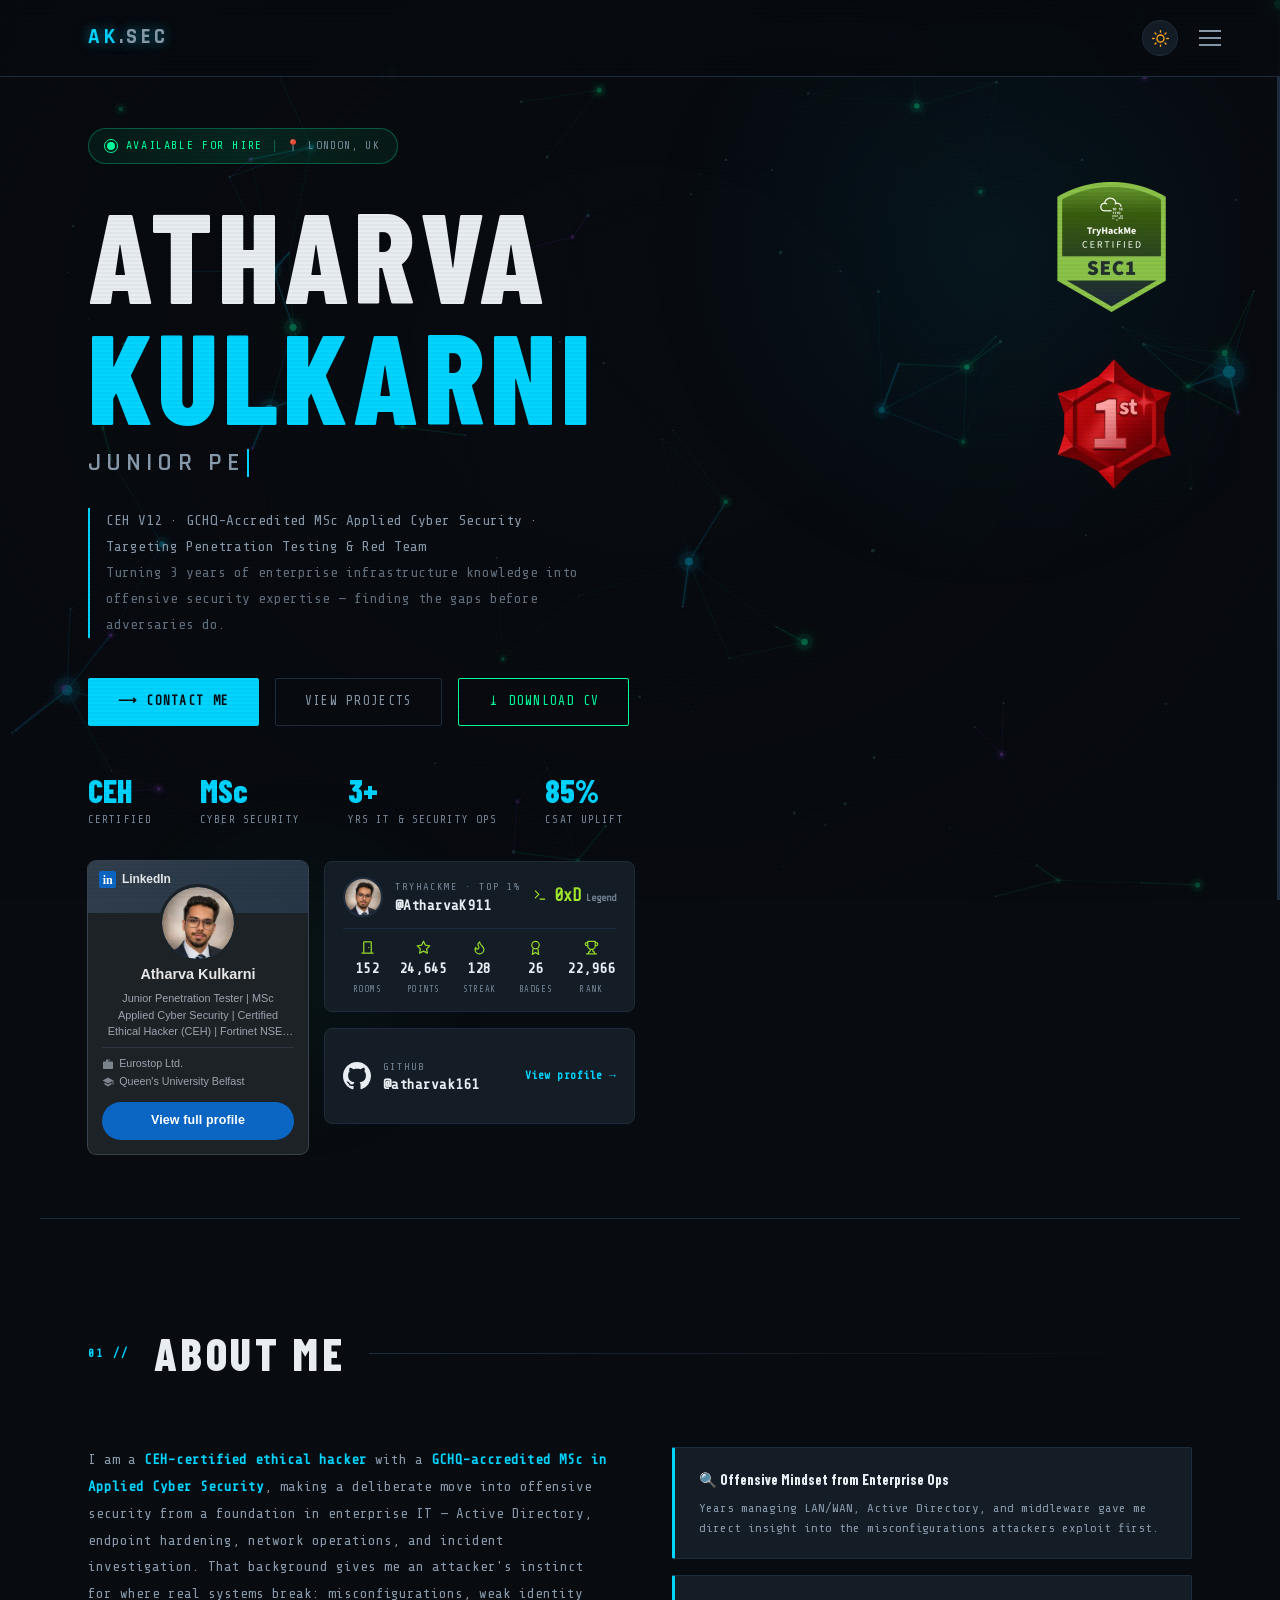
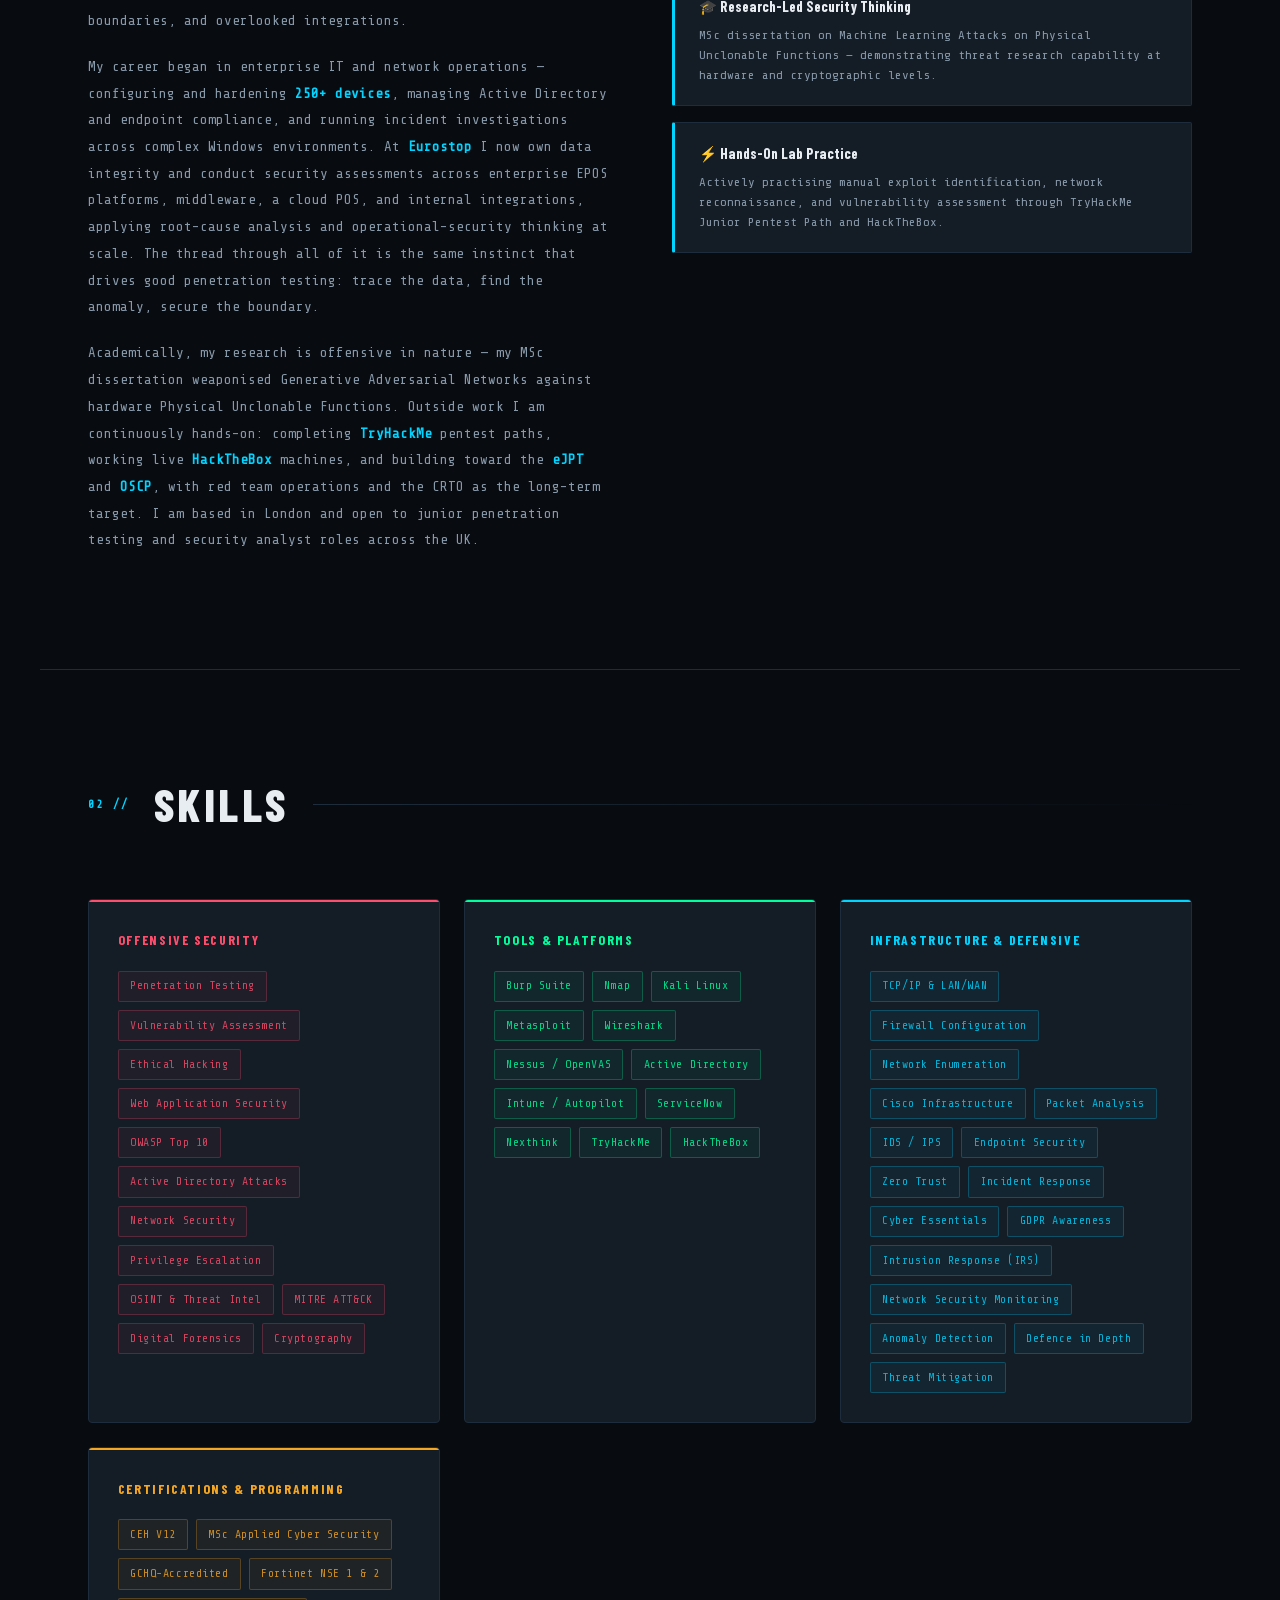
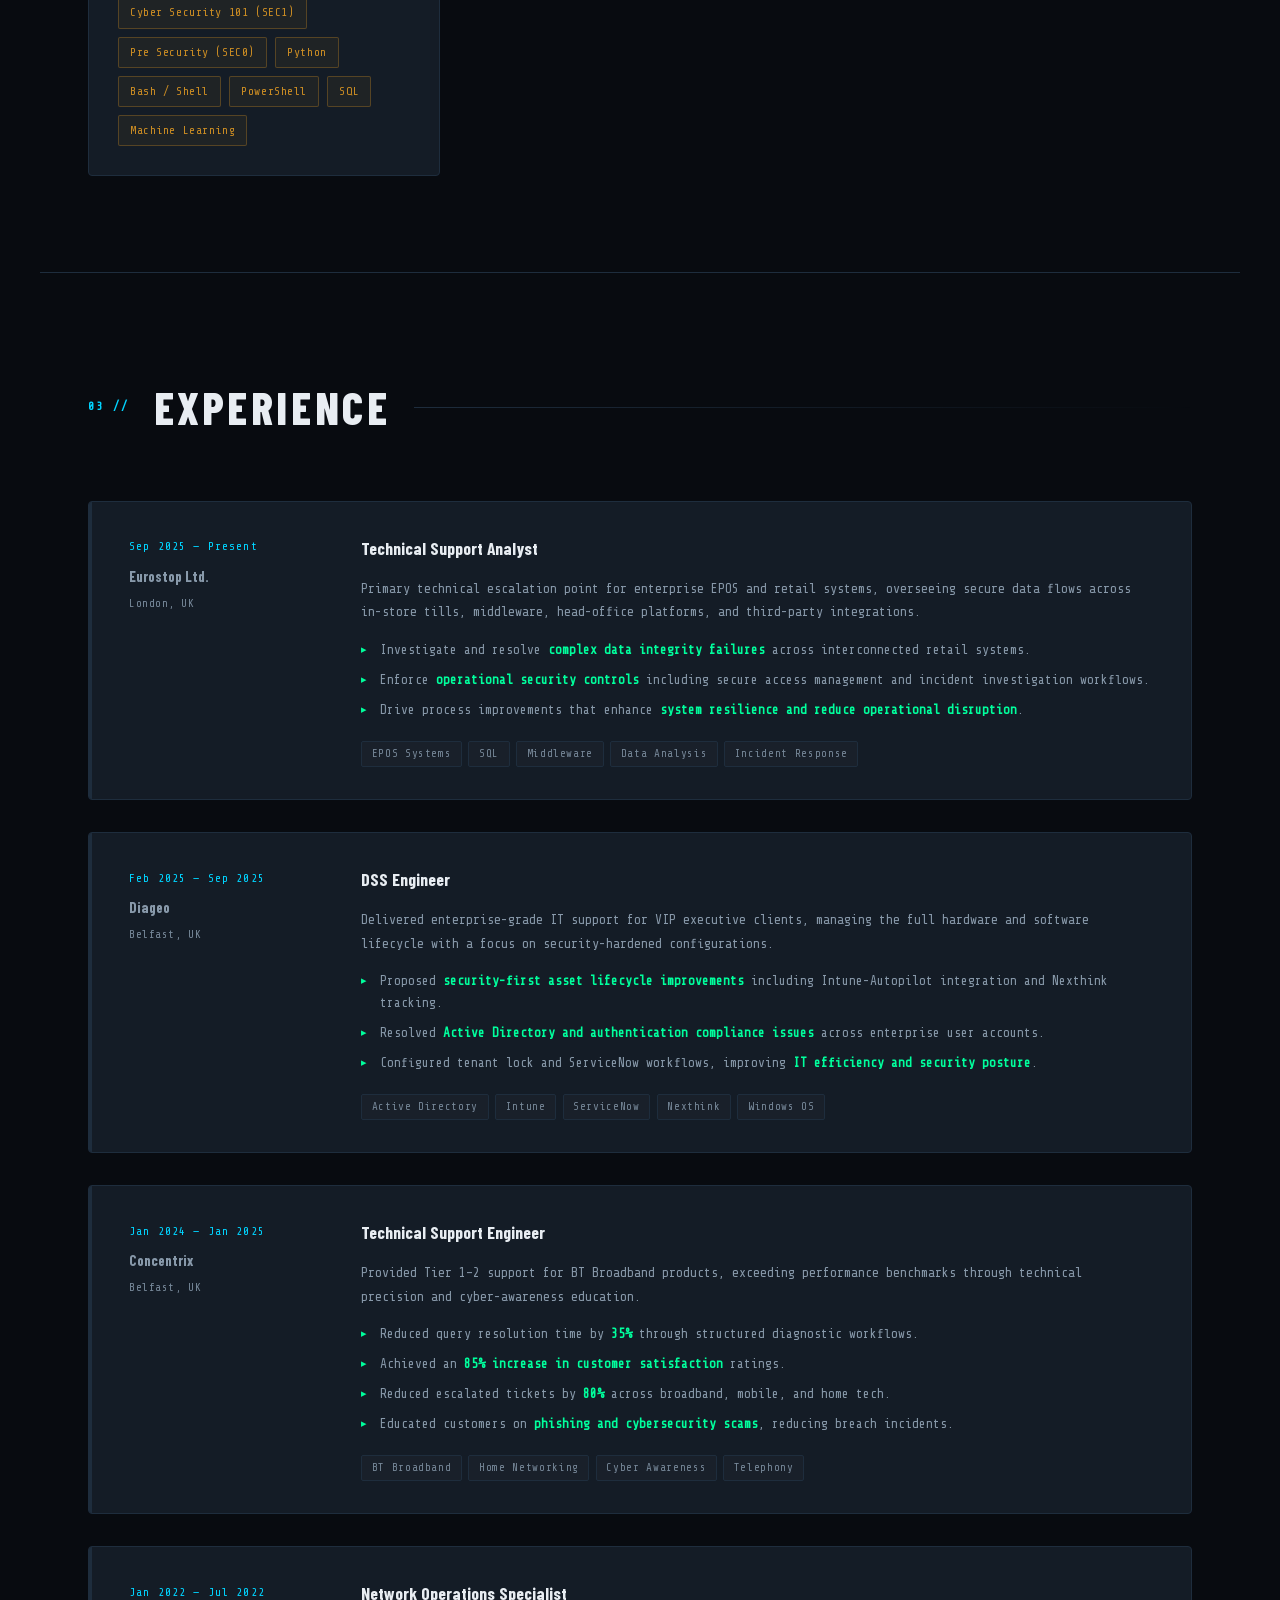
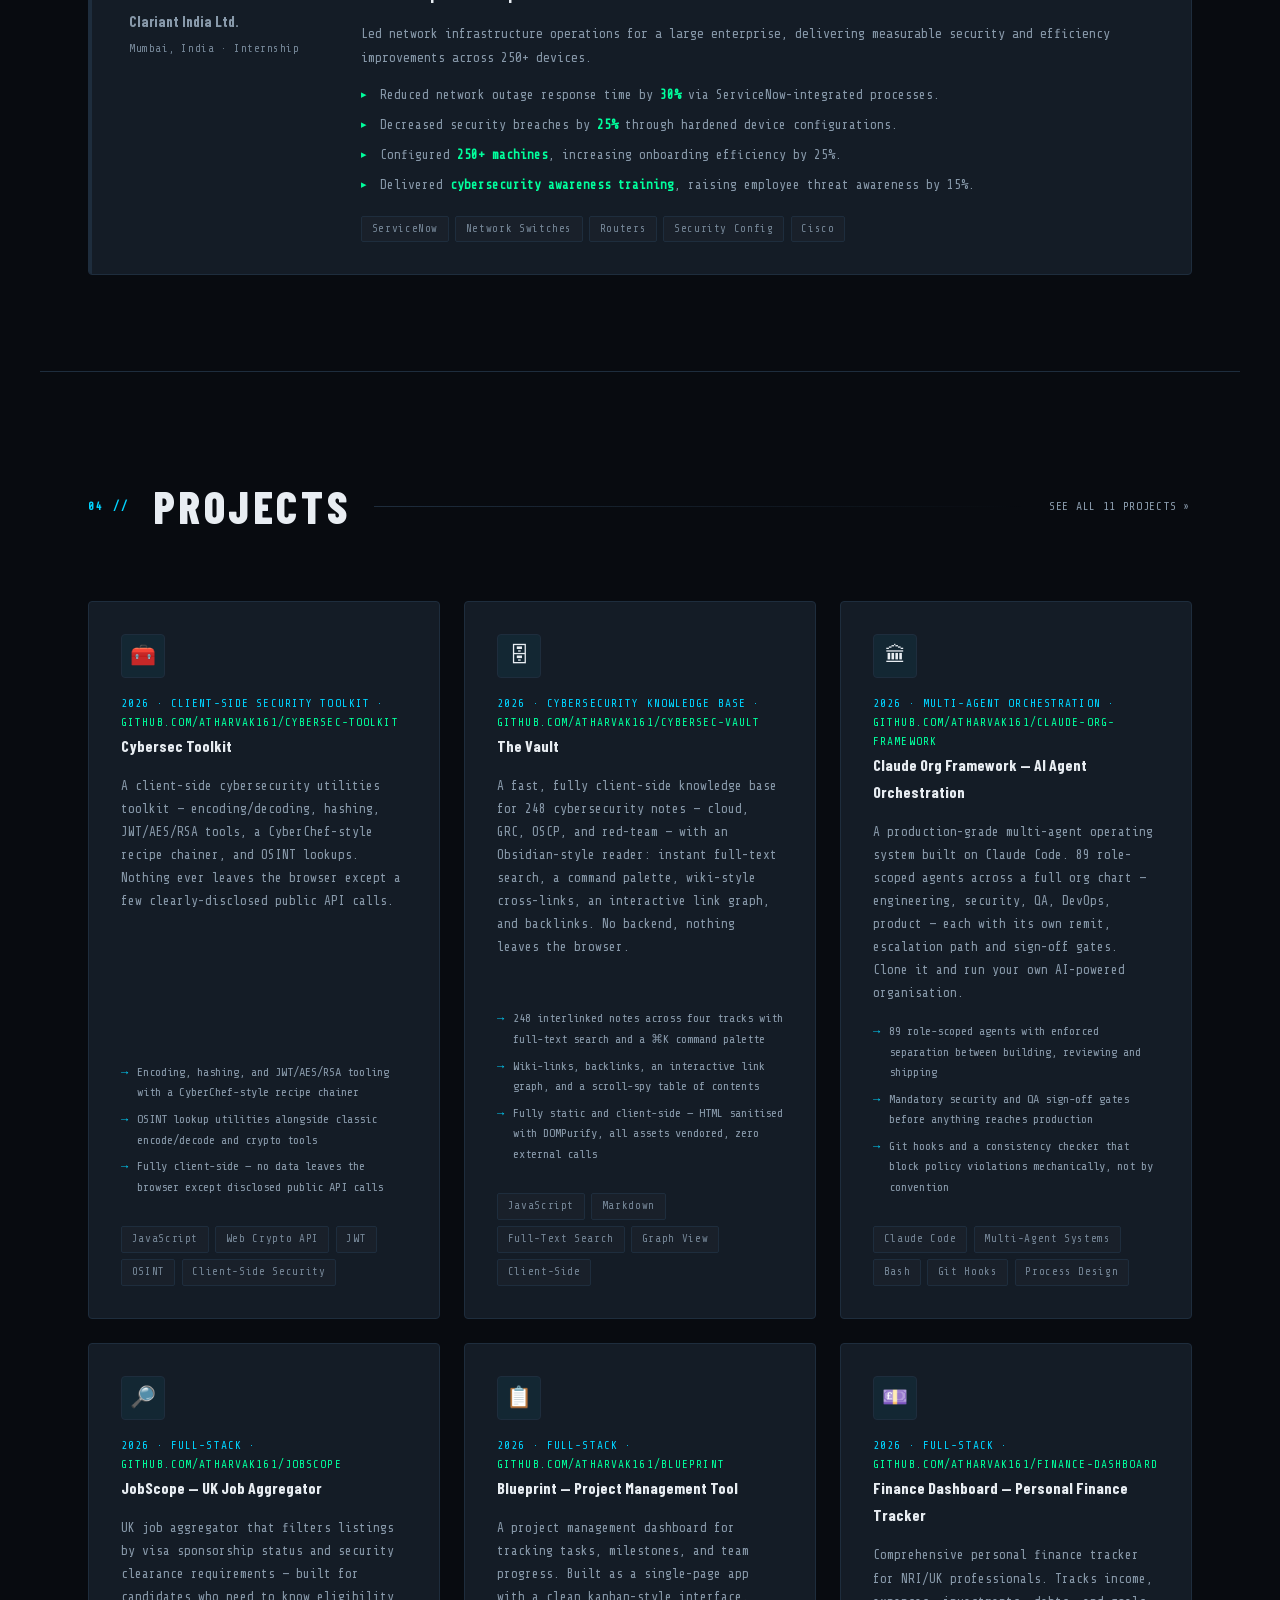
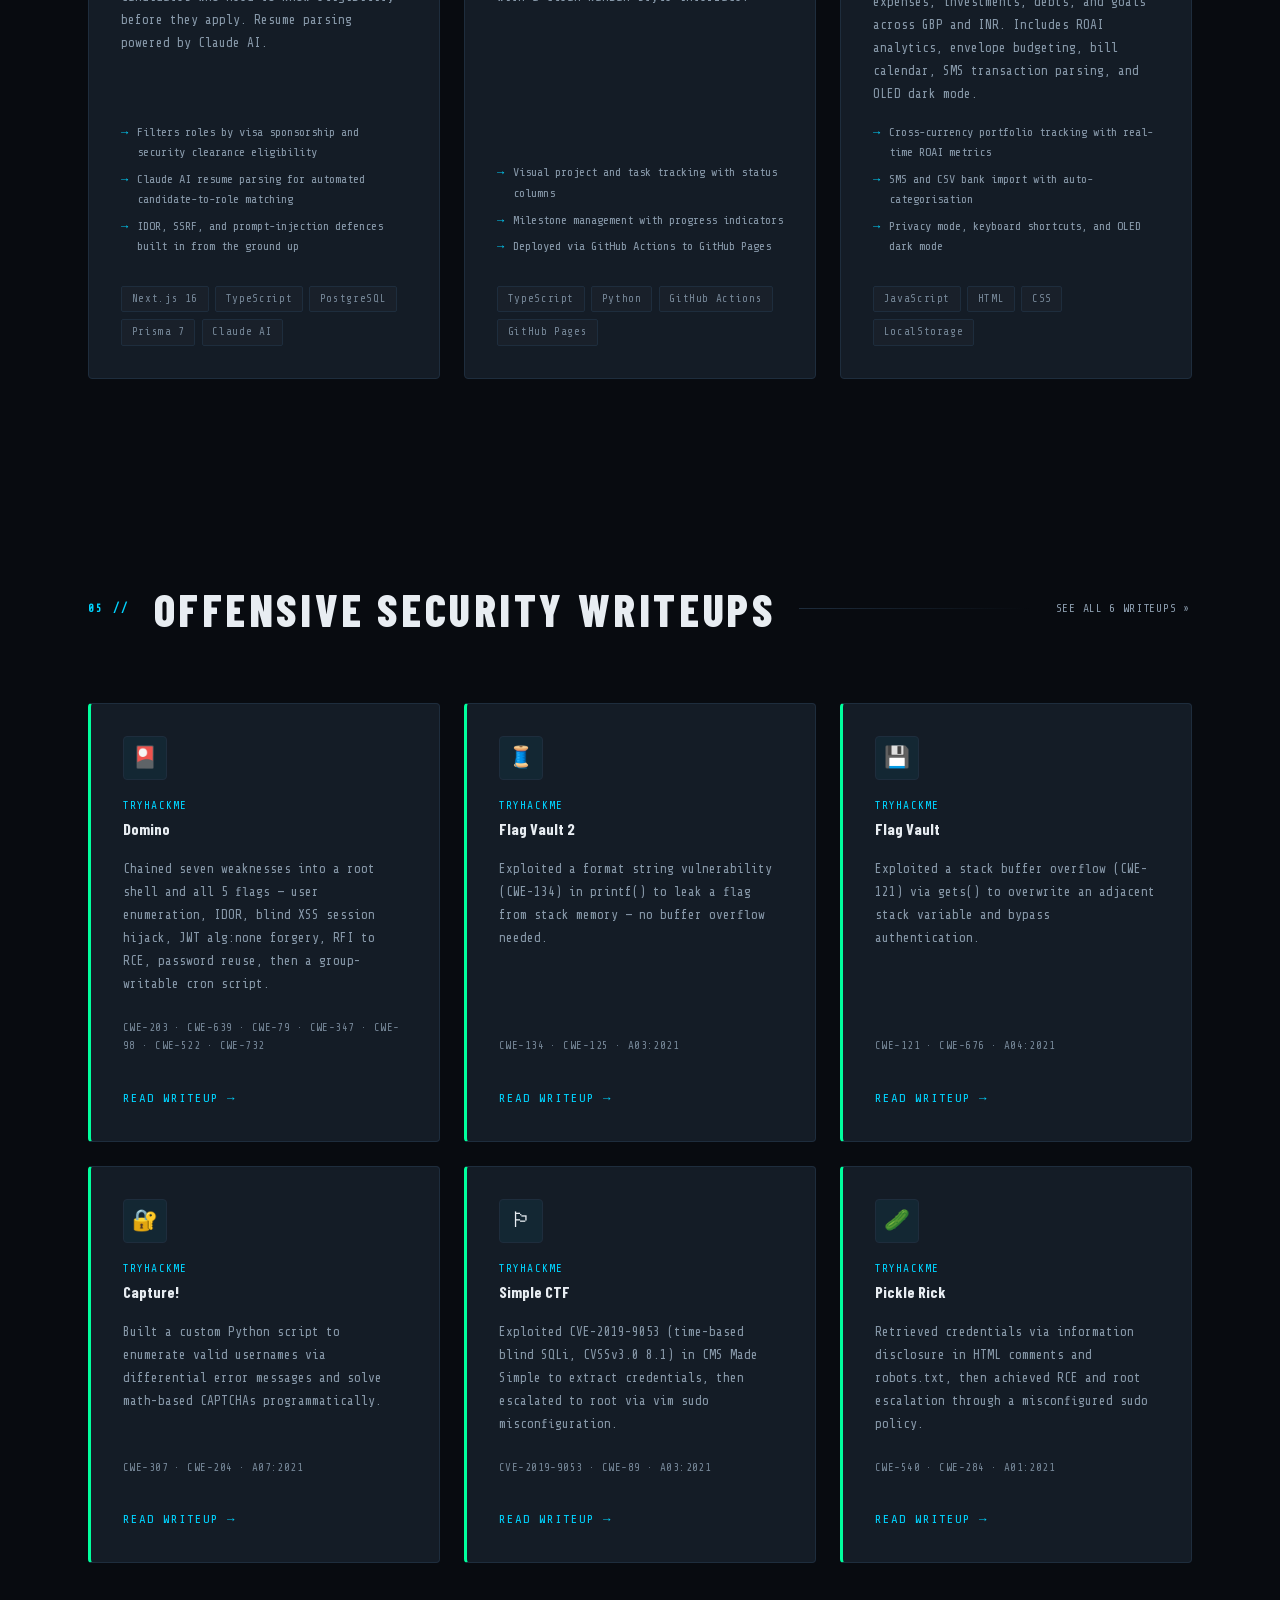
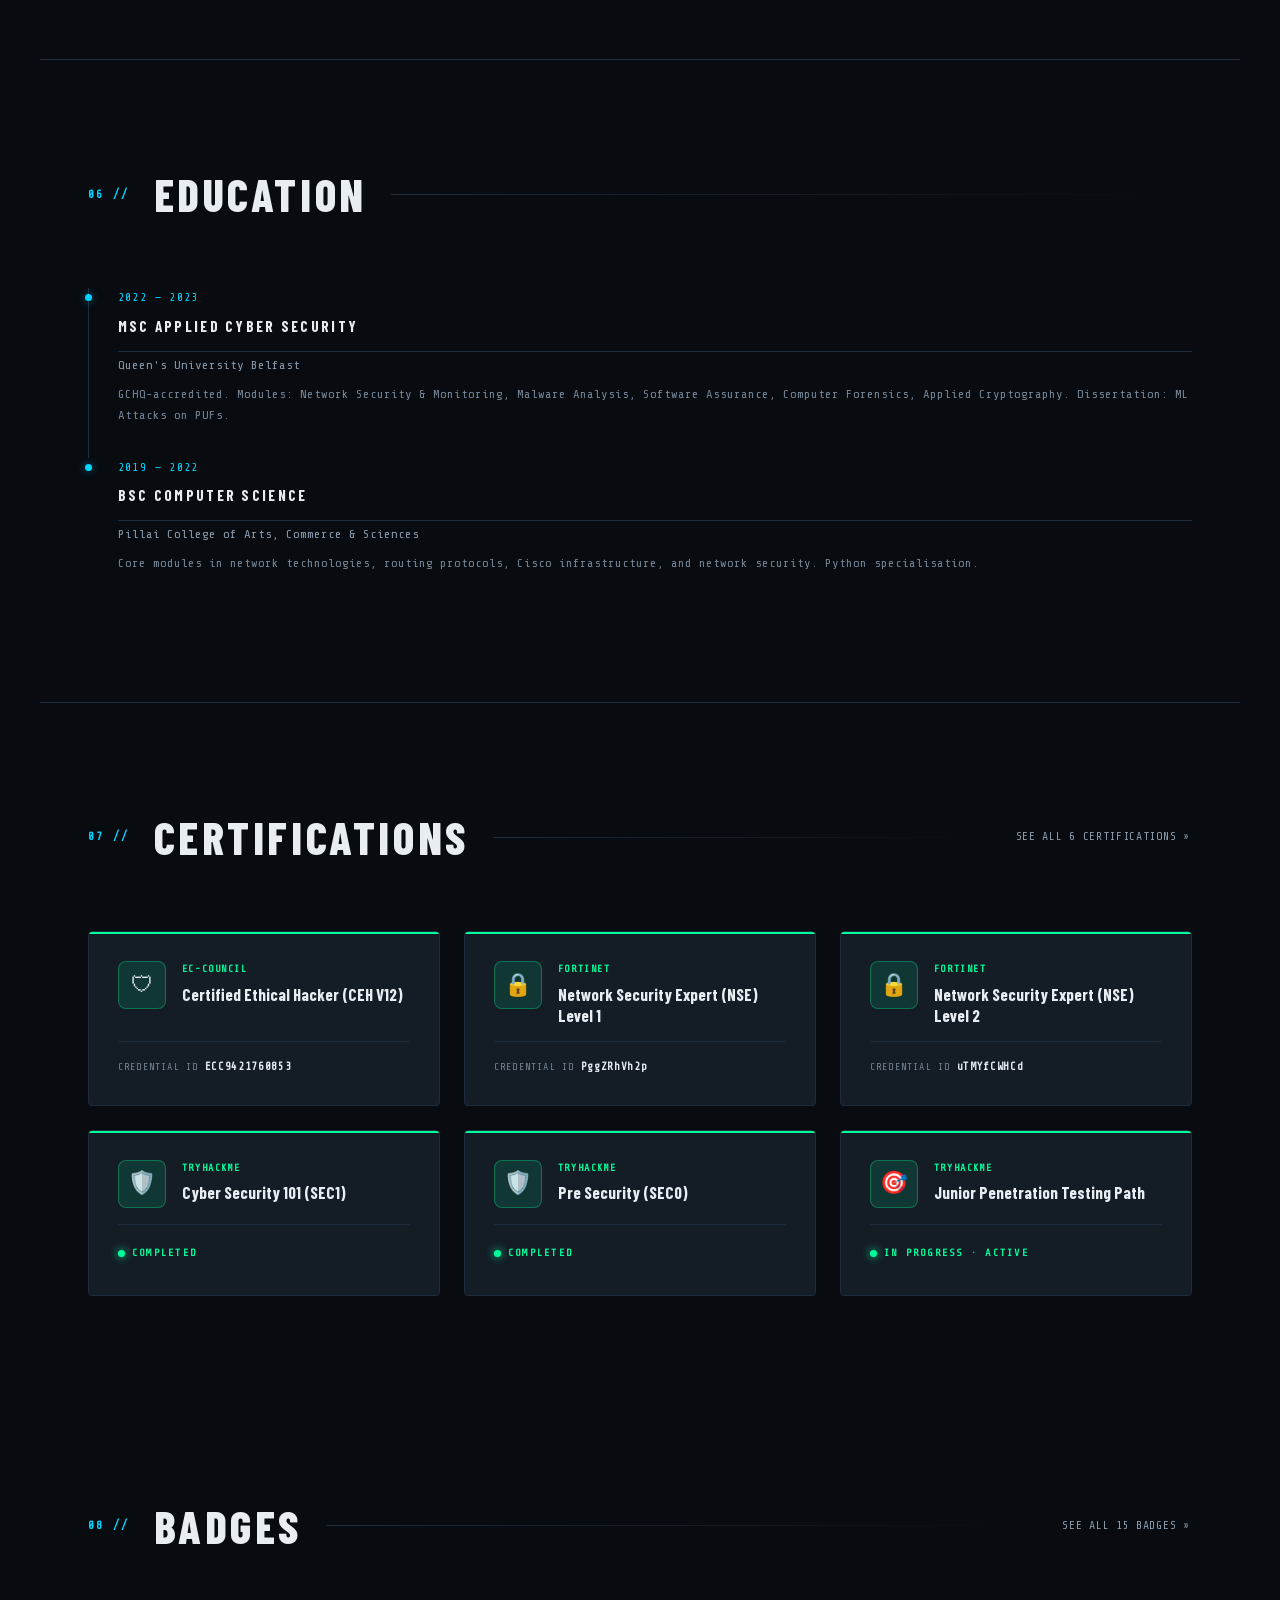
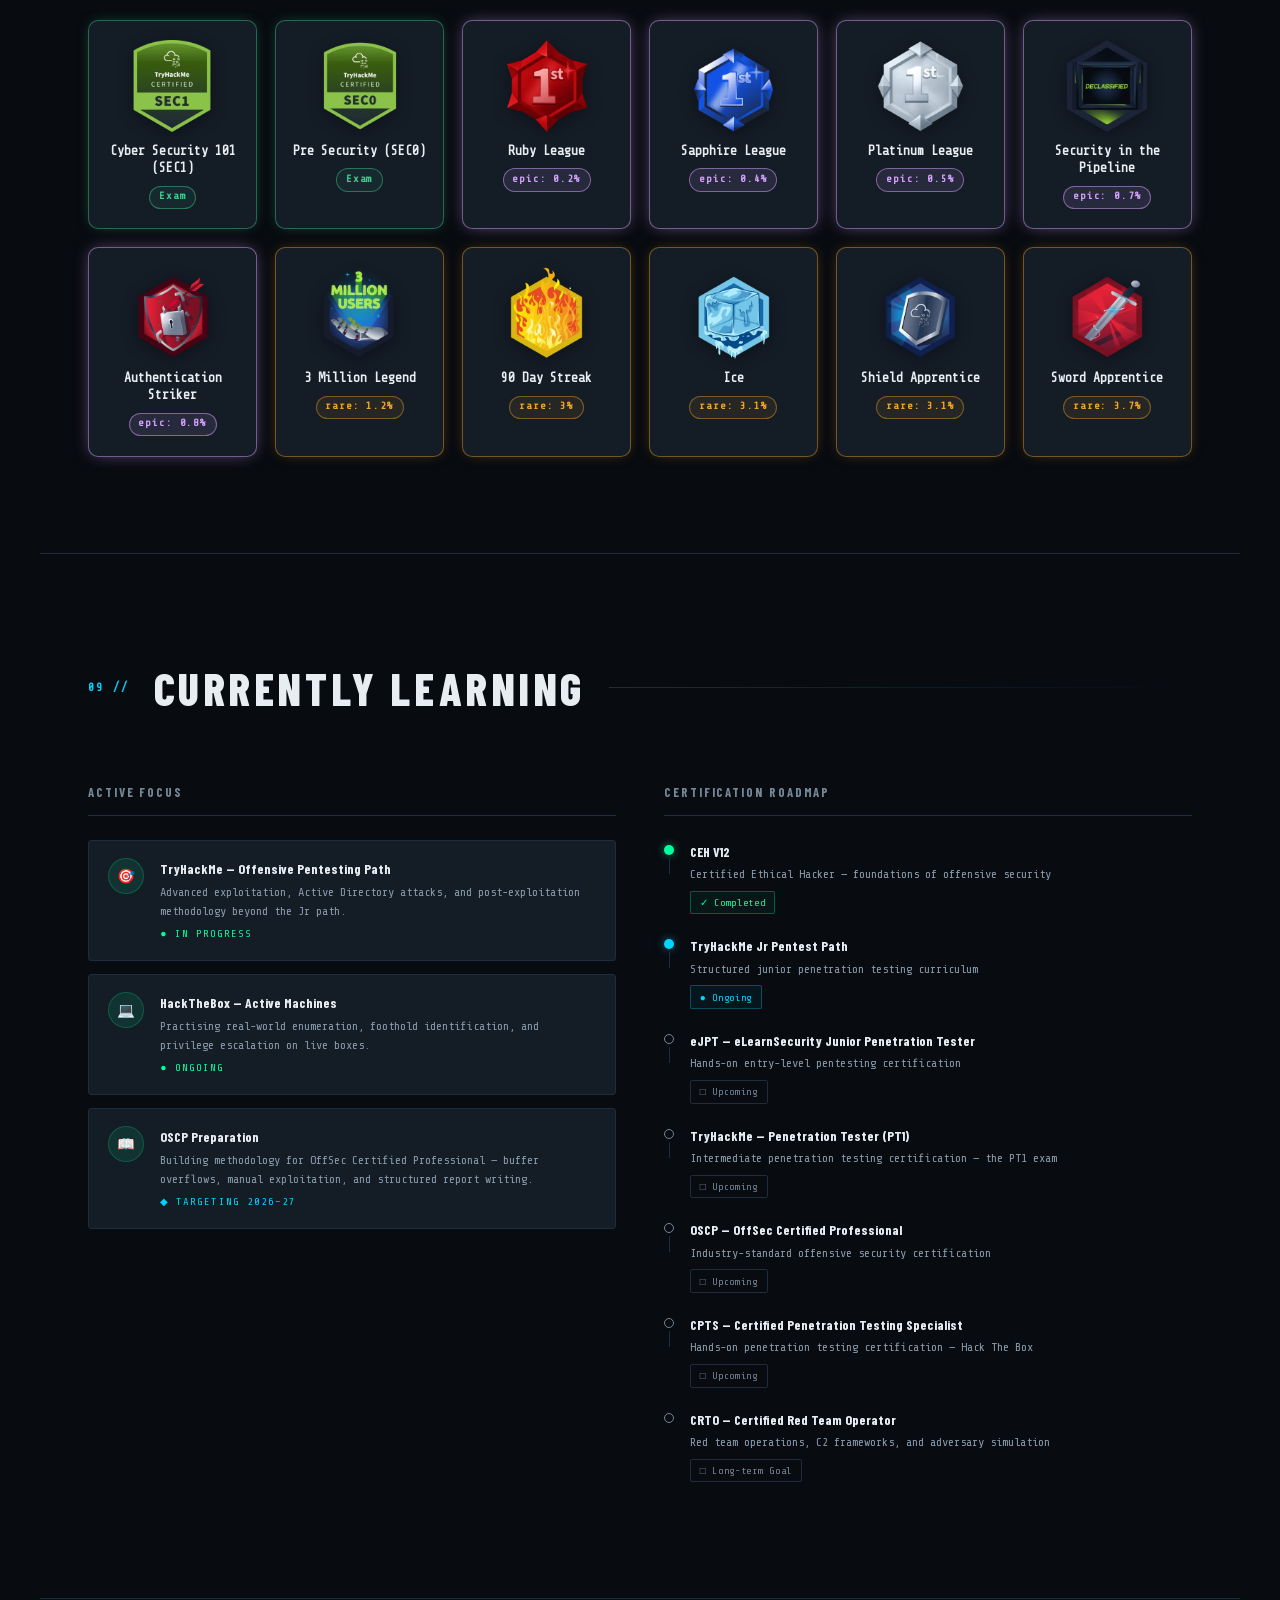
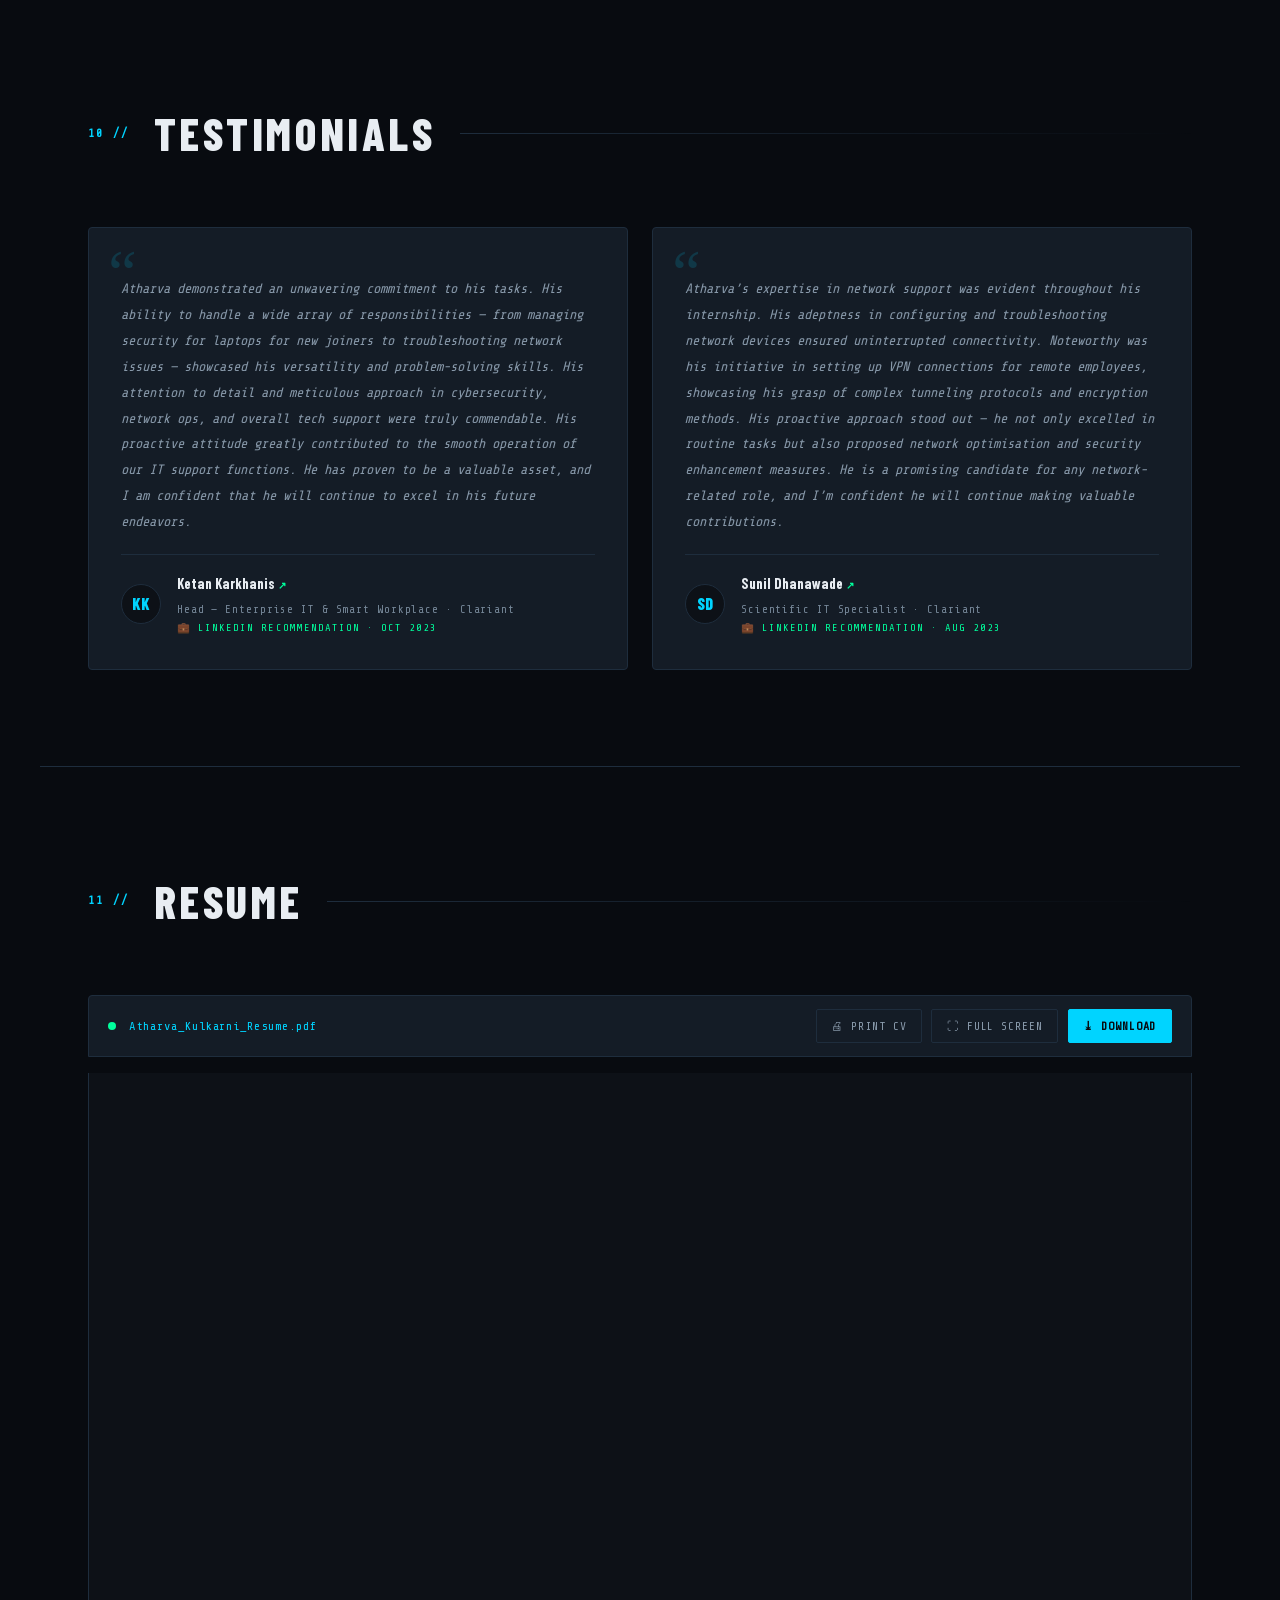
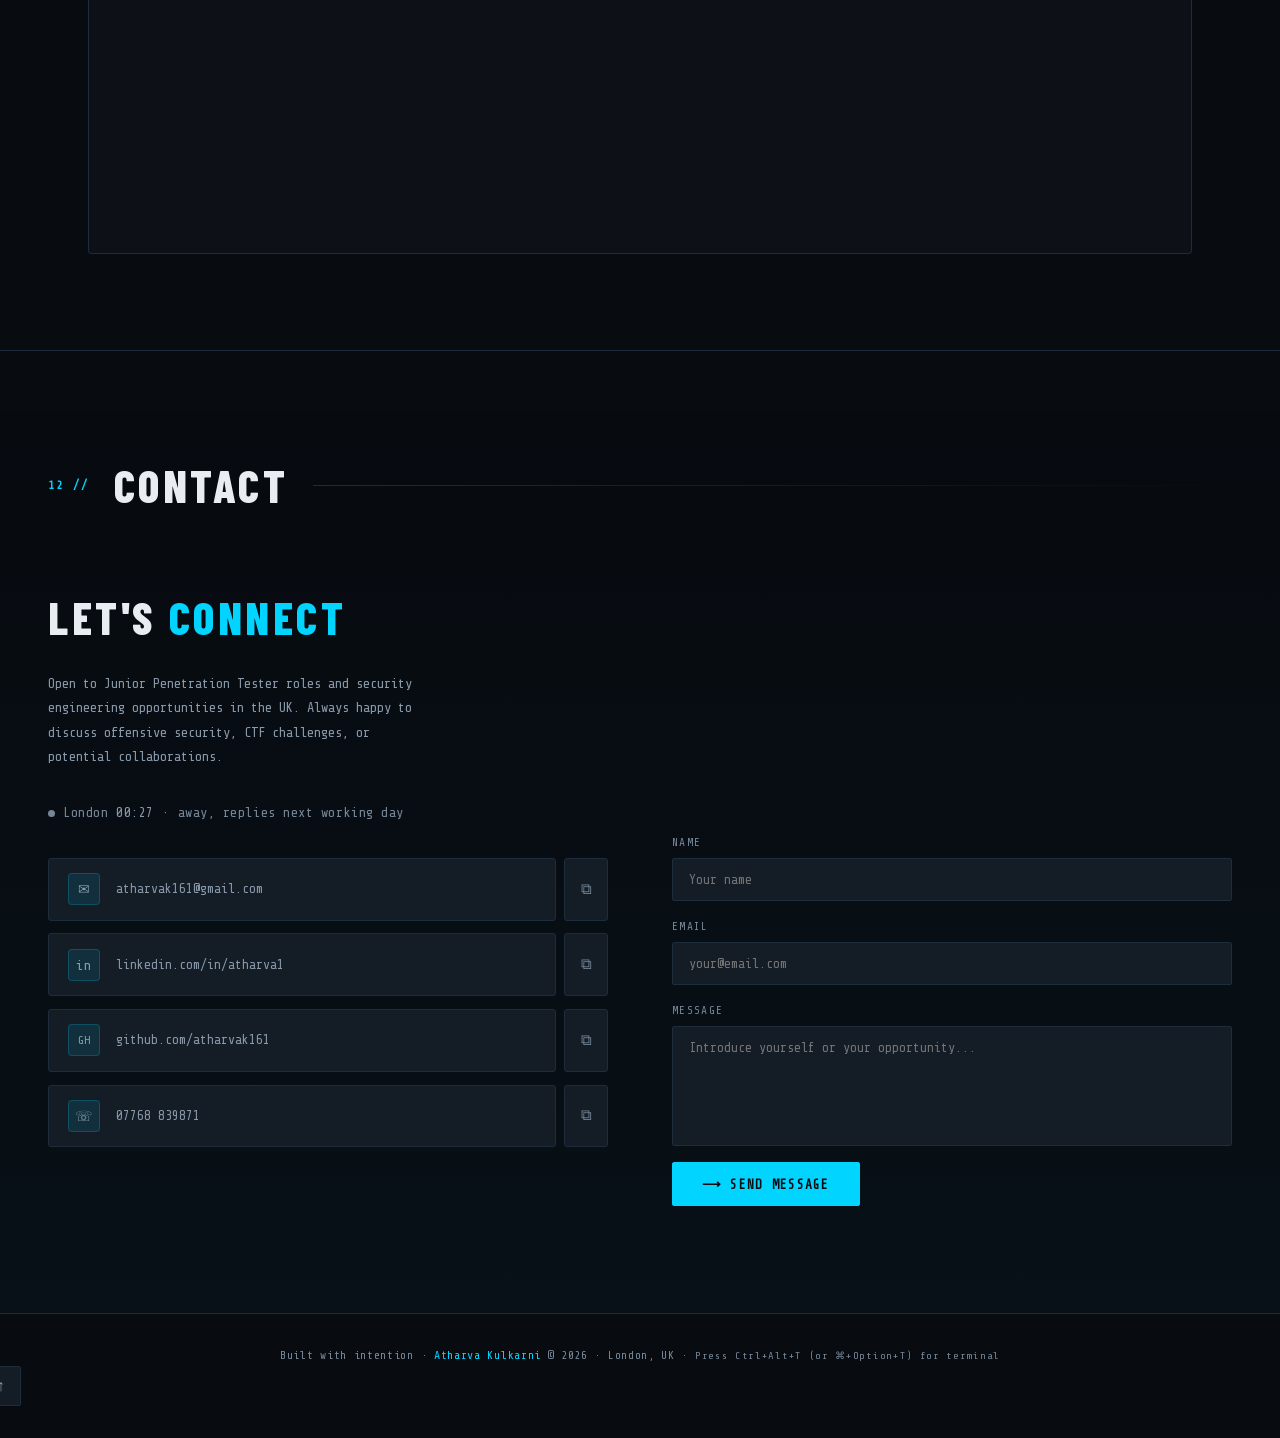
==== index.html @ 6f1d6e83 "Align the nav logo with the column it sits above The AK.SEC logo sat 48px to the left of the hero te" ====
<!DOCTYPE html>
<html lang="en" data-theme="dark">
<head>
<meta charset="UTF-8">
<!-- Content Security Policy. GitHub Pages cannot send response headers, so this
     is delivered as a meta tag. Only the analytics script may come from off-origin; any other external
     script - an injected ad, tracker or compromised dependency - is blocked.
     Note: frame-ancestors and report-uri are ignored in meta form. -->
<meta http-equiv="Content-Security-Policy" content="default-src 'self'; script-src 'self' 'unsafe-inline' https://gc.zgo.at; style-src 'self' 'unsafe-inline'; img-src 'self' data:; font-src 'self'; connect-src 'self' https://atharvak161.goatcounter.com; frame-src 'self'; object-src 'none'; base-uri 'self'; form-action 'self'; upgrade-insecure-requests">
<!-- Outbound links previously sent the full page URL to LinkedIn, GitHub,
     Credly and every other destination. Origin only, cross-origin. -->
<meta name="referrer" content="strict-origin-when-cross-origin">
<meta name="viewport" content="width=device-width, initial-scale=1.0">
<title>Atharva Kulkarni — Junior Pentester | CEH V12 | London</title>
<meta name="description" content="Junior penetration tester in London. CEH V12, GCHQ-accredited MSc, three years in enterprise security operations. CTF writeups and security tooling.">
<meta name="keywords" content="penetration testing, vulnerability assessment, ethical hacking, CEH, cyber security, red team, London, web application security, active directory, network security, burp suite, nmap, kali linux, metasploit, wireshark, nessus">
<meta name="author" content="Atharva Kulkarni">
<meta name="theme-color" content="#00d4ff">

<!-- Open Graph / LinkedIn / Facebook -->
<meta property="og:type" content="website">
<meta property="og:url" content="https://atharvaxsecurity.com">
<meta property="og:title" content="Atharva Kulkarni — Security Analyst | Offensive Security | CEH V12">
<meta property="og:description" content="CEH V12 Certified | GCHQ-accredited MSc Applied Cyber Security | Transitioning into offensive security and penetration testing. Portfolio of security projects and experience.">
<meta property="og:image" content="https://atharvaxsecurity.com/thumbnail.jpg">
<meta property="og:image:width" content="1200">
<meta property="og:image:height" content="627">

<!-- Twitter Card -->
<meta name="twitter:card" content="summary_large_image">
<meta name="twitter:url" content="https://atharvaxsecurity.com">
<meta name="twitter:title" content="Atharva Kulkarni — Security Analyst | Offensive Security | CEH V12">
<meta name="twitter:description" content="CEH V12 Certified | GCHQ-accredited MSc Applied Cyber Security | Transitioning into penetration testing and red team operations.">
<meta name="twitter:image" content="https://atharvaxsecurity.com/thumbnail.jpg">

<link rel="canonical" href="https://atharvaxsecurity.com">
<link rel="icon" href="/favicon.ico" sizes="32x32">
<link rel="icon" href="/favicon.svg" type="image/svg+xml">
<link rel="apple-touch-icon" href="/apple-touch-icon.png">
<link rel="preconnect" href="https://gc.zgo.at">
<link rel="preload" as="font" type="font/woff2" crossorigin href="assets/fonts/barlow-condensed-800.woff2">
<link rel="preload" as="font" type="font/woff2" crossorigin href="assets/fonts/share-tech-mono-400.woff2">
<!-- .nav-logo is Rajdhani 700 and .hero-role is Rajdhani 600. Both render above
     the fold, so both belong here; without the preload they arrived late and the
     hero role line reflowed once the font landed. -->
<link rel="preload" as="font" type="font/woff2" crossorigin href="assets/fonts/rajdhani-700.woff2">
<link rel="preload" as="font" type="font/woff2" crossorigin href="assets/fonts/rajdhani-600.woff2">
<link rel="stylesheet" href="assets/css/tokens.css">
<link rel="stylesheet" href="assets/css/site.css">
<!-- With JavaScript off, #loader (fixed, inset:0, opaque) is never dismissed
     and every .reveal element stays at opacity:0, so the page was a permanent
     black screen. The README's claim that the static fallbacks mean the site
     "still works with JavaScript disabled" was only true for crawlers, which
     parse the HTML and never run the loader. This makes it true for people. -->
<noscript><style>
  #loader{display:none!important}
  .reveal{opacity:1!important;transform:none!important}
  .hero-glow,.hero-glow2,#net-canvas{display:none!important}
</style></noscript>

<!-- Structured Data -->
<!-- GENERATED:jsonld start — the "hasCredential" array inside the JSON-LD block below is produced by tools/build-fallbacks.mjs from SITE.certs (earned only). Do not hand-edit hasCredential; the rest of this JSON-LD object is hand-maintained. Run `node tools/build-fallbacks.mjs` after changing SITE.certs. -->
<script type="application/ld+json">
{
  "@context": "https://schema.org",
  "@type": "Person",
  "name": "Atharva Kulkarni",
  "jobTitle": "Security Analyst | Offensive Security",
  "description": "CEH V12 Certified and GCHQ-accredited MSc Applied Cyber Security graduate, transitioning into offensive security and penetration testing. Based in London, UK.",
  "url": "https://atharvaxsecurity.com",
  "image": "https://atharvaxsecurity.com/assets/img/atharva.webp",
  "email": "atharvak161@gmail.com",
  "address": {
    "@type": "PostalAddress",
    "addressLocality": "London",
    "addressCountry": "GB"
  },
  "alumniOf": [
    {
      "@type": "CollegeOrUniversity",
      "name": "Queen's University Belfast",
      "description": "MSc Applied Cyber Security (GCHQ Accredited), 2022–2023"
    },
    {
      "@type": "CollegeOrUniversity",
      "name": "Pillai College of Arts, Commerce & Sciences",
      "description": "BSc Computer Science, 2019–2022"
    }
  ],
  "hasCredential": [
    {
      "@type": "EducationalOccupationalCredential",
      "name": "Certified Ethical Hacker (CEH V12)",
      "credentialCategory": "certification",
      "recognizedBy": { "@type": "Organization", "name": "EC-Council" }
    },
    {
      "@type": "EducationalOccupationalCredential",
      "name": "Fortinet NSE Level 1",
      "credentialCategory": "certification",
      "recognizedBy": { "@type": "Organization", "name": "Fortinet" }
    },
    {
      "@type": "EducationalOccupationalCredential",
      "name": "Fortinet NSE Level 2",
      "credentialCategory": "certification",
      "recognizedBy": { "@type": "Organization", "name": "Fortinet" }
    },
    {
      "@type": "EducationalOccupationalCredential",
      "name": "Cyber Security 101 (SEC1)",
      "credentialCategory": "certification",
      "recognizedBy": { "@type": "Organization", "name": "TryHackMe" }
    },
    {
      "@type": "EducationalOccupationalCredential",
      "name": "Pre Security (SEC0)",
      "credentialCategory": "certification",
      "recognizedBy": { "@type": "Organization", "name": "TryHackMe" }
    }
  ],
  "knowsAbout": [
    "Penetration Testing", "Ethical Hacking", "Red Teaming",
    "Network Security", "Active Directory", "Web Application Security",
    "OSINT", "Digital Forensics", "Cryptography", "Burp Suite",
    "Nmap", "Metasploit", "Kali Linux", "Python", "SQL"
  ],
  "sameAs": [
    "https://www.linkedin.com/in/atharva1",
    "https://tryhackme.com/p/AtharvaK911",
    "https://github.com/atharvak161"
  ]
}
</script>
<!-- GENERATED:jsonld end -->

<!-- GoatCounter Analytics -->
<script data-goatcounter="https://atharvak161.goatcounter.com/count" async src="https://gc.zgo.at/count.js"></script>
<script>(function(){var t=localStorage.getItem('theme');if(t==='dark'||t==='light')document.documentElement.setAttribute('data-theme',t);})()</script>
<script defer src="assets/vendor/gsap.min.js"></script>
<script defer src="assets/vendor/ScrambleTextPlugin.min.js"></script>
</head>
<body>
<a href="#main" class="skip-link">Skip to content</a>

<!-- ── LOADING SCREEN ──────────────────────────────────────── -->
<div id="loader">
  <div class="loader-logo">AK<span>.sec</span></div>
  <div class="loader-lines" id="loaderLines"></div>
  <div class="loader-bar-wrap"><div class="loader-bar" id="loaderBar"></div></div>
</div>

<!-- ── PROGRESS INDICATOR ─────────────────────────────────── -->
<div id="progress-track">
  <div id="progress-fill"></div>
  <div id="progress-dot"></div>
</div>

<!-- ── CANVAS BG ───────────────────────────────────────────── -->
<canvas id="net-canvas"></canvas>
<div class="depth-vignette"></div>

<!-- ── NAVBAR ─────────────────────────────────────────────── -->
<nav id="navbar">
  <a href="#hero" class="nav-logo">AK<span>.sec</span></a>
  <ul class="nav-links">
    <li><a href="#about">About</a></li>
    <li><a href="#skills">Skills</a></li>
    <li><a href="#experience">Experience</a></li>
    <li><a href="#projects">Projects</a></li>
    <li><a href="#writeups">Writeups</a></li>
    <li><a href="#education">Education</a></li>
    <li><a href="#certifications">Certs</a></li>
    <li><a href="#badges">Badges</a></li>
    <li><a href="#learning">Learning</a></li>
    <li><a href="#testimonials">Reviews</a></li>
    <li><a href="#cv">Resume</a></li>
    <li><a href="#contact">Contact</a></li>
  </ul>
  <button id="theme-toggle" onclick="toggleTheme()" title="Toggle theme" aria-label="Switch to light mode">
    <svg id="theme-icon-sun" xmlns="http://www.w3.org/2000/svg" viewBox="0 0 24 24" fill="none" stroke="#f5a623" stroke-width="2" stroke-linecap="round" stroke-linejoin="round" style="display:block">
      <circle cx="12" cy="12" r="5"/><line x1="12" y1="1" x2="12" y2="3"/><line x1="12" y1="21" x2="12" y2="23"/><line x1="4.22" y1="4.22" x2="5.64" y2="5.64"/><line x1="18.36" y1="18.36" x2="19.78" y2="19.78"/><line x1="1" y1="12" x2="3" y2="12"/><line x1="21" y1="12" x2="23" y2="12"/><line x1="4.22" y1="19.78" x2="5.64" y2="18.36"/><line x1="18.36" y1="5.64" x2="19.78" y2="4.22"/>
    </svg>
    <svg id="theme-icon-moon" xmlns="http://www.w3.org/2000/svg" viewBox="0 0 24 24" fill="none" stroke="#00d4ff" stroke-width="2" stroke-linecap="round" stroke-linejoin="round" style="display:none">
      <path d="M21 12.79A9 9 0 1 1 11.21 3 7 7 0 0 0 21 12.79z"/>
    </svg>
  </button>
  <button class="hamburger" id="hamburger" aria-label="Menu" aria-expanded="false" aria-controls="mobileMenu">
    <span></span><span></span><span></span>
  </button>
</nav>

<!-- ── MOBILE MENU ─────────────────────────────────────────── -->
<div class="mobile-menu" id="mobileMenu" role="dialog" aria-modal="true" aria-label="Mobile navigation menu">
  <button class="mobile-close" id="mobileClose" aria-label="Close menu">&#x2715;</button>
  <a href="#about" class="mm-link">About</a>
  <a href="#skills" class="mm-link">Skills</a>
  <a href="#experience" class="mm-link">Experience</a>
  <a href="#projects" class="mm-link">Projects</a>
  <a href="#writeups" class="mm-link">Writeups</a>
  <a href="#education" class="mm-link">Education</a>
  <a href="#certifications" class="mm-link">Certifications</a>
  <a href="#badges" class="mm-link">Badges</a>
  <a href="#learning" class="mm-link">Learning</a>
  <a href="#testimonials" class="mm-link">Reviews</a>
  <a href="#cv" class="mm-link">Resume</a>
  <a href="#contact" class="mm-link">Contact</a>
</div>

<!-- ── TERMINAL OVERLAY ───────────────────────────────────── -->
<div id="terminal-overlay" role="dialog" aria-modal="true" aria-label="Portfolio terminal">
  <div class="terminal-window">
    <div class="terminal-titlebar">
      <div class="terminal-dots">
        <div class="terminal-dot td-r"></div>
        <div class="terminal-dot td-y"></div>
        <div class="terminal-dot td-g"></div>
      </div>
      <div class="terminal-title">atharva@portfolio:~</div>
      <button class="terminal-close-btn" onclick="closeTerminal()" aria-label="Close terminal">&#x2715;</button>
    </div>
    <div class="terminal-body" id="terminalBody" role="log" aria-live="polite" aria-label="Terminal output"></div>
    <div class="terminal-input-row">
      <span class="t-prompt-label">atharva@portfolio:~$</span>
      <input type="text" id="terminal-input" placeholder="type a command..." autocomplete="off" spellcheck="false">
    </div>
  </div>
</div>

<!-- ── HERO ───────────────────────────────────────────────── -->
<main id="main" tabindex="-1">
<section id="hero">
  <div class="hero-glow"></div>
  <div class="hero-glow2"></div>
  <div class="hero-content">
    <div class="otw-banner">
      <span class="otw-dot"></span>
      <span class="otw-text">Available for hire</span>
      <span class="otw-divider"></span>
      <span class="otw-loc">&#x1F4CD; London, UK</span>
    </div>
    <h1 class="hero-name"><span class="hero-name-glitch" data-text="Atharva">Atharva</span><br><span class="hero-name-glitch" data-text="Kulkarni" style="color:var(--accent)">Kulkarni</span></h1>
    <p class="hero-role"><span id="role-text"></span><span class="role-cursor"></span></p>
    <p class="hero-tagline">CEH V12 &middot; GCHQ-Accredited MSc Applied Cyber Security &middot; Targeting Penetration Testing &amp; Red Team<br><span style="opacity:.7;">Turning 3 years of enterprise infrastructure knowledge into offensive security expertise &mdash; finding the gaps before adversaries do.</span></p>
    <div class="hero-btns">
      <a href="#contact" class="btn btn-primary">&#x27F6; Contact Me</a>
      <a href="#projects" class="btn btn-secondary">View Projects</a>
      <a href="Atharva_Kulkarni_Resume.pdf" download class="btn btn-cv">&#x2913; Download CV</a>
    </div>
    <div class="hero-stats">
      <div class="stat-item"><div class="stat-num">CEH</div><div class="stat-label">Certified</div></div>
      <div class="stat-item"><div class="stat-num">MSc</div><div class="stat-label">Cyber Security</div></div>
      <div class="stat-item"><div class="stat-num">3+</div><div class="stat-label">Yrs IT &amp; Security Ops</div></div>
      <div class="stat-item"><div class="stat-num">85%</div><div class="stat-label">CSAT Uplift</div></div>
    </div>
    <div class="platform-badges">
      <a class="li-badge" href="https://www.linkedin.com/in/atharva1" target="_blank" rel="noopener noreferrer" aria-label="LinkedIn — Atharva Kulkarni profile">
        <div class="li-badge-cover">
          <div class="li-badge-hd">
            <span class="li-in-box">in</span>
            <span class="li-wordmark">LinkedIn</span>
          </div>
        </div>
        <div class="li-badge-bd">
          <div class="li-badge-av"><img src="assets/img/atharva.webp" alt="Atharva Kulkarni" loading="lazy"></div>
          <div class="li-badge-nm">Atharva Kulkarni</div>
          <div class="li-badge-hl">Junior Penetration Tester | MSc Applied Cyber Security | Certified Ethical Hacker (CEH) | Fortinet NSE | Targeting Red Teaming and Offensive Security | TryHackMe | HackTheBox</div>
          <div class="li-badge-items">
            <div class="li-badge-item">
              <svg viewBox="0 0 24 24" fill="currentColor" width="12" height="12" aria-hidden="true"><path d="M20 7h-4V5c0-1.1-.9-2-2-2h-4C8.9 3 8 3.9 8 5v2H4c-1.1 0-2 .9-2 2v11c0 1.1.9 2 2 2h16c1.1 0 2-.9 2-2V9c0-1.1-.9-2-2-2zm-8-2h4v2h-4V5z"/></svg>
              <span>Eurostop Ltd.</span>
            </div>
            <div class="li-badge-item">
              <svg viewBox="0 0 24 24" fill="currentColor" width="12" height="12" aria-hidden="true"><path d="M12 3L1 9l11 6 9-4.91V17h2V9L12 3zM5 13.18v4L12 21l7-3.82v-4L12 17l-7-3.82z"/></svg>
              <span>Queen's University Belfast</span>
            </div>
          </div>
        </div>
        <div class="li-badge-ft">
          <span class="li-badge-cta">View full profile</span>
        </div>
      </a>
      <div class="platform-col">
        <div class="thm-link">
          <a class="thm-card" href="https://tryhackme.com/p/AtharvaK911" target="_blank" rel="noopener noreferrer" aria-label="TryHackMe — Atharva profile">
            <div class="thm-card-head">
              <img class="thm-card-avatar" src="assets/img/atharva.webp" alt="" width="40" height="40" loading="lazy" onerror="this.style.display='none'">
              <div class="thm-card-info">
                <span class="thm-card-name">TryHackMe &middot; <span data-thm="percentile">Top 1%</span></span>
                <span class="thm-card-handle">@AtharvaK911</span>
              </div>
              <span class="thm-card-pts"><svg class="thm-pts-icon" viewBox="0 0 24 24" fill="none" stroke="currentColor" stroke-width="2" stroke-linecap="round" stroke-linejoin="round" aria-hidden="true"><path d="M4 17l6-6-6-6M12 19h8"/></svg><span data-thm="level">0xD</span><small data-thm="levelName">Legend</small></span>
            </div>
            <div class="thm-card-stats">
              <div class="thm-stat">
                <svg class="thm-stat-icon" viewBox="0 0 24 24" fill="none" stroke="currentColor" stroke-width="2" stroke-linecap="round" stroke-linejoin="round" aria-hidden="true"><path d="M3 21h18M6 21V4a1 1 0 0 1 1-1h10a1 1 0 0 1 1 1v17M14 12h.01"/></svg>
                <b data-thm="rooms">152</b><span>Rooms</span>
              </div>
              <div class="thm-stat">
                <svg class="thm-stat-icon" viewBox="0 0 24 24" fill="none" stroke="currentColor" stroke-width="2" stroke-linecap="round" stroke-linejoin="round" aria-hidden="true"><polygon points="12 2 15.09 8.26 22 9.27 17 14.14 18.18 21.02 12 17.77 5.82 21.02 7 14.14 2 9.27 8.91 8.26 12 2"/></svg>
                <b data-thm="points">24,645</b><span>Points</span>
              </div>
              <div class="thm-stat">
                <svg class="thm-stat-icon" viewBox="0 0 24 24" fill="none" stroke="currentColor" stroke-width="2" stroke-linecap="round" stroke-linejoin="round" aria-hidden="true"><path d="M8.5 14.5A2.5 2.5 0 0 0 11 12c0-1.38-.5-2-1-3-1.072-2.143-.224-4.054 2-6 .5 2.5 2 4.9 4 6.5 2 1.6 3 3.5 3 5.5a7 7 0 1 1-14 0c0-1.153.433-2.294 1-3a2.5 2.5 0 0 0 2.5 2.5z"/></svg>
                <b data-thm="streak">128</b><span>Streak</span>
              </div>
              <div class="thm-stat">
                <svg class="thm-stat-icon" viewBox="0 0 24 24" fill="none" stroke="currentColor" stroke-width="2" stroke-linecap="round" stroke-linejoin="round" aria-hidden="true"><circle cx="12" cy="8" r="6"/><path d="M8.21 13.89 7 23l5-3 5 3-1.21-9.12"/></svg>
                <b data-thm="badges">26</b><span>Badges</span>
              </div>
              <div class="thm-stat">
                <svg class="thm-stat-icon" viewBox="0 0 24 24" fill="none" stroke="currentColor" stroke-width="2" stroke-linecap="round" stroke-linejoin="round" aria-hidden="true"><path d="M6 9H4.5a2.5 2.5 0 0 1 0-5H6m12 5h1.5a2.5 2.5 0 0 0 0-5H18M4 22h16M10 14.66V17c0 .55-.47.98-.97 1.21C7.85 18.75 7 20.24 7 22m7-7.34V17c0 .55.47.98.97 1.21C16.15 18.75 17 20.24 17 22M18 2H6v7a6 6 0 0 0 12 0V2z"/></svg>
                <b data-thm="rank">22,966</b><span>Rank</span>
              </div>
            </div>
          </a>
        </div>
        <a href="https://github.com/atharvak161" target="_blank" rel="noopener noreferrer" class="gh-card" aria-label="GitHub — @atharvak161 profile">
          <svg viewBox="0 0 16 16" fill="currentColor" aria-hidden="true"><path d="M8 0C3.58 0 0 3.58 0 8c0 3.54 2.29 6.53 5.47 7.59.4.07.55-.17.55-.38 0-.19-.01-.82-.01-1.49-2.01.37-2.53-.49-2.69-.94-.09-.23-.48-.94-.82-1.13-.28-.15-.68-.52-.01-.53.63-.01 1.08.58 1.23.82.72 1.21 1.87.87 2.33.66.07-.52.28-.87.51-1.07-1.78-.2-3.64-.89-3.64-3.95 0-.87.31-1.59.82-2.15-.08-.2-.36-1.02.08-2.12 0 0 .67-.21 2.2.82.64-.18 1.32-.27 2-.27.68 0 1.36.09 2 .27 1.53-1.04 2.2-.82 2.2-.82.44 1.1.16 1.92.08 2.12.51.56.82 1.27.82 2.15 0 3.07-1.87 3.75-3.65 3.95.29.25.54.73.54 1.48 0 1.07-.01 1.93-.01 2.2 0 .21.15.46.55.38A8.013 8.013 0 0 0 16 8c0-4.42-3.58-8-8-8z"/></svg>
          <div class="gh-card-info">
            <span class="gh-card-name">GitHub</span>
            <span class="gh-card-handle">@atharvak161</span>
          </div>
          <span class="gh-card-cta">View profile &#x2192;</span>
        </a>
      </div>
    </div>
  </div>
  <aside class="hero-badges" aria-label="Credentials">
    <div class="hero-badge-card">
      <a href="https://www.credly.com/badges/a10b2144-1101-410d-ba41-e22180d04801/public_url" target="_blank" rel="noopener noreferrer" aria-label="Cyber Security 101 (SEC1) — verify on Credly">
        <img src="assets/badges/thm/cyber-security-101-sec1.webp" alt="TryHackMe Cyber Security 101 (SEC1) badge" width="130" height="130" loading="lazy">
      </a>
    </div>
    <div class="hero-badge-card">
      <a href="https://tryhackme.com/AtharvaK911/badges/ruby-league?utm_campaign=social_share&amp;utm_medium=social&amp;utm_content=badge&amp;utm_source=copy&amp;sharerId=63879addf6080c0048a27b26" target="_blank" rel="noopener noreferrer" aria-label="TryHackMe Ruby League — 1st place (view on TryHackMe)">
        <img src="assets/badges/thm/ruby-league.webp" alt="TryHackMe Ruby League — 1st place badge" width="130" height="130" loading="lazy">
      </a>
    </div>
  </aside>
</section>

<!-- ── ABOUT ──────────────────────────────────────────────── -->
<section id="about">
  <div class="section-header reveal">
    <span class="section-num">01 //</span>
    <h2 class="section-title glitch-title" data-text="About Me">About Me</h2>
    <div class="section-line"></div>
  </div>
  <div class="about-grid">
    <div class="about-text reveal">
      <p>I am a <strong>CEH-certified ethical hacker</strong> with a <strong>GCHQ-accredited MSc in Applied Cyber Security</strong>, making a deliberate move into offensive security from a foundation in enterprise IT &mdash; Active Directory, endpoint hardening, network operations, and incident investigation. That background gives me an attacker's instinct for where real systems break: misconfigurations, weak identity boundaries, and overlooked integrations.</p>
      <p>My career began in enterprise IT and network operations &mdash; configuring and hardening <strong>250+ devices</strong>, managing Active Directory and endpoint compliance, and running incident investigations across complex Windows environments. At <strong>Eurostop</strong> I now own data integrity and conduct security assessments across enterprise EPOS platforms, middleware, a cloud POS, and internal integrations, applying root-cause analysis and operational-security thinking at scale. The thread through all of it is the same instinct that drives good penetration testing: trace the data, find the anomaly, secure the boundary.</p>
      <p>Academically, my research is offensive in nature &mdash; my MSc dissertation weaponised Generative Adversarial Networks against hardware Physical Unclonable Functions. Outside work I am continuously hands-on: completing <strong>TryHackMe</strong> pentest paths, working live <strong>HackTheBox</strong> machines, and building toward the <strong>eJPT</strong> and <strong>OSCP</strong>, with red team operations and the CRTO as the long-term target. I am based in London and open to junior penetration testing and security analyst roles across the UK.</p>
    </div>
    <div class="about-highlights reveal reveal-delay-2">
      <div class="highlight-card">
        <h3>&#x1F50D; Offensive Mindset from Enterprise Ops</h3>
        <p>Years managing LAN/WAN, Active Directory, and middleware gave me direct insight into the misconfigurations attackers exploit first.</p>
      </div>
      <div class="highlight-card">
        <h3>&#x1F393; Research-Led Security Thinking</h3>
        <p>MSc dissertation on Machine Learning Attacks on Physical Unclonable Functions &mdash; demonstrating threat research capability at hardware and cryptographic levels.</p>
      </div>
      <div class="highlight-card">
        <h3>&#x26A1; Hands-On Lab Practice</h3>
        <p>Actively practising manual exploit identification, network reconnaissance, and vulnerability assessment through TryHackMe Junior Pentest Path and HackTheBox.</p>
      </div>
    </div>
  </div>
</section>

<!-- ── SKILLS ─────────────────────────────────────────────── -->
<section id="skills">
  <div class="section-header reveal">
    <span class="section-num">02 //</span>
    <h2 class="section-title glitch-title" data-text="Skills">Skills</h2>
    <div class="section-line"></div>
  </div>
  <div class="skills-grid">
    <div class="skill-category reveal" data-team="red">
      <h3>Offensive Security</h3>
      <div class="skill-tags">
        <span class="skill-tag">Penetration Testing</span>
        <span class="skill-tag">Vulnerability Assessment</span>
        <span class="skill-tag">Ethical Hacking</span>
        <span class="skill-tag">Web Application Security</span>
        <span class="skill-tag">OWASP Top 10</span>
        <span class="skill-tag">Active Directory Attacks</span>
        <span class="skill-tag">Network Security</span>
        <span class="skill-tag">Privilege Escalation</span>
        <span class="skill-tag">OSINT &amp; Threat Intel</span>
        <span class="skill-tag">MITRE ATT&amp;CK</span>
        <span class="skill-tag">Digital Forensics</span>
        <span class="skill-tag">Cryptography</span>
      </div>
    </div>
    <div class="skill-category reveal reveal-delay-1" data-team="green">
      <h3>Tools &amp; Platforms</h3>
      <div class="skill-tags">
        <span class="skill-tag">Burp Suite</span>
        <span class="skill-tag">Nmap</span>
        <span class="skill-tag">Kali Linux</span>
        <span class="skill-tag">Metasploit</span>
        <span class="skill-tag">Wireshark</span>
        <span class="skill-tag">Nessus / OpenVAS</span>
        <span class="skill-tag">Active Directory</span>
        <span class="skill-tag">Intune / Autopilot</span>
        <span class="skill-tag">ServiceNow</span>
        <span class="skill-tag">Nexthink</span>
        <span class="skill-tag">TryHackMe</span>
        <span class="skill-tag">HackTheBox</span>
      </div>
    </div>
    <div class="skill-category reveal reveal-delay-2" data-team="blue">
      <h3>Infrastructure &amp; Defensive</h3>
      <div class="skill-tags">
        <span class="skill-tag">TCP/IP &amp; LAN/WAN</span>
        <span class="skill-tag">Firewall Configuration</span>
        <span class="skill-tag">Network Enumeration</span>
        <span class="skill-tag">Cisco Infrastructure</span>
        <span class="skill-tag">Packet Analysis</span>
        <span class="skill-tag">IDS / IPS</span>
        <span class="skill-tag">Endpoint Security</span>
        <span class="skill-tag">Zero Trust</span>
        <span class="skill-tag">Incident Response</span>
        <span class="skill-tag">Cyber Essentials</span>
        <span class="skill-tag">GDPR Awareness</span>
        <span class="skill-tag">Intrusion Response (IRS)</span>
        <span class="skill-tag">Network Security Monitoring</span>
        <span class="skill-tag">Anomaly Detection</span>
        <span class="skill-tag">Defence in Depth</span>
        <span class="skill-tag">Threat Mitigation</span>
      </div>
    </div>
    <div class="skill-category reveal reveal-delay-3" data-team="amber">
      <h3>Certifications &amp; Programming</h3>
      <div class="skill-tags">
        <span class="skill-tag">CEH V12</span>
                <span class="skill-tag">MSc Applied Cyber Security</span>
        <span class="skill-tag">GCHQ-Accredited</span>
        <span class="skill-tag">Fortinet NSE 1 &amp; 2</span>
        <span class="skill-tag">Cyber Security 101 (SEC1)</span>
        <span class="skill-tag">Pre Security (SEC0)</span>
        <span class="skill-tag">Python</span>
        <span class="skill-tag">Bash / Shell</span>
        <span class="skill-tag">PowerShell</span>
        <span class="skill-tag">SQL</span>
        <span class="skill-tag">Machine Learning</span>
      </div>
    </div>
  </div>
</section>

<!-- ── EXPERIENCE ─────────────────────────────────────────── -->
<section id="experience">
  <div class="section-header reveal">
    <span class="section-num">03 //</span>
    <h2 class="section-title glitch-title" data-text="Experience">Experience</h2>
    <div class="section-line"></div>
  </div>
  <div class="exp-list">
    <div class="exp-card reveal">
      <div class="exp-meta">
        <span class="exp-period">Sep 2025 &mdash; Present</span>
        <div class="exp-company">Eurostop Ltd.</div>
        <div class="exp-location">London, UK</div>
      </div>
      <div class="exp-main">
        <h3>Technical Support Analyst</h3>
        <p>Primary technical escalation point for enterprise EPOS and retail systems, overseeing secure data flows across in-store tills, middleware, head-office platforms, and third-party integrations.</p>
        <ul class="exp-achievements">
          <li>Investigate and resolve <strong>complex data integrity failures</strong> across interconnected retail systems.</li>
          <li>Enforce <strong>operational security controls</strong> including secure access management and incident investigation workflows.</li>
          <li>Drive process improvements that enhance <strong>system resilience and reduce operational disruption</strong>.</li>
        </ul>
        <div class="tech-stack"><span class="tech-badge">EPOS Systems</span><span class="tech-badge">SQL</span><span class="tech-badge">Middleware</span><span class="tech-badge">Data Analysis</span><span class="tech-badge">Incident Response</span></div>
      </div>
    </div>
    <div class="exp-card reveal">
      <div class="exp-meta">
        <span class="exp-period">Feb 2025 &mdash; Sep 2025</span>
        <div class="exp-company">Diageo</div>
        <div class="exp-location">Belfast, UK</div>
      </div>
      <div class="exp-main">
        <h3>DSS Engineer</h3>
        <p>Delivered enterprise-grade IT support for VIP executive clients, managing the full hardware and software lifecycle with a focus on security-hardened configurations.</p>
        <ul class="exp-achievements">
          <li>Proposed <strong>security-first asset lifecycle improvements</strong> including Intune-Autopilot integration and Nexthink tracking.</li>
          <li>Resolved <strong>Active Directory and authentication compliance issues</strong> across enterprise user accounts.</li>
          <li>Configured tenant lock and ServiceNow workflows, improving <strong>IT efficiency and security posture</strong>.</li>
        </ul>
        <div class="tech-stack"><span class="tech-badge">Active Directory</span><span class="tech-badge">Intune</span><span class="tech-badge">ServiceNow</span><span class="tech-badge">Nexthink</span><span class="tech-badge">Windows OS</span></div>
      </div>
    </div>
    <div class="exp-card reveal">
      <div class="exp-meta">
        <span class="exp-period">Jan 2024 &mdash; Jan 2025</span>
        <div class="exp-company">Concentrix</div>
        <div class="exp-location">Belfast, UK</div>
      </div>
      <div class="exp-main">
        <h3>Technical Support Engineer</h3>
        <p>Provided Tier 1&ndash;2 support for BT Broadband products, exceeding performance benchmarks through technical precision and cyber-awareness education.</p>
        <ul class="exp-achievements">
          <li>Reduced query resolution time by <strong>35%</strong> through structured diagnostic workflows.</li>
          <li>Achieved an <strong>85% increase in customer satisfaction</strong> ratings.</li>
          <li>Reduced escalated tickets by <strong>80%</strong> across broadband, mobile, and home tech.</li>
          <li>Educated customers on <strong>phishing and cybersecurity scams</strong>, reducing breach incidents.</li>
        </ul>
        <div class="tech-stack"><span class="tech-badge">BT Broadband</span><span class="tech-badge">Home Networking</span><span class="tech-badge">Cyber Awareness</span><span class="tech-badge">Telephony</span></div>
      </div>
    </div>
    <div class="exp-card reveal">
      <div class="exp-meta">
        <span class="exp-period">Jan 2022 &mdash; Jul 2022</span>
        <div class="exp-company">Clariant India Ltd.</div>
        <div class="exp-location">Mumbai, India · Internship</div>
      </div>
      <div class="exp-main">
        <h3>Network Operations Specialist</h3>
        <p>Led network infrastructure operations for a large enterprise, delivering measurable security and efficiency improvements across 250+ devices.</p>
        <ul class="exp-achievements">
          <li>Reduced network outage response time by <strong>30%</strong> via ServiceNow-integrated processes.</li>
          <li>Decreased security breaches by <strong>25%</strong> through hardened device configurations.</li>
          <li>Configured <strong>250+ machines</strong>, increasing onboarding efficiency by 25%.</li>
          <li>Delivered <strong>cybersecurity awareness training</strong>, raising employee threat awareness by 15%.</li>
        </ul>
        <div class="tech-stack"><span class="tech-badge">ServiceNow</span><span class="tech-badge">Network Switches</span><span class="tech-badge">Routers</span><span class="tech-badge">Security Config</span><span class="tech-badge">Cisco</span></div>
      </div>
    </div>
  </div>
</section>

<!-- ── PROJECTS ────────────────────────────────────────────── -->
<section id="projects">
  <div class="section-header reveal">
    <span class="section-num">04 //</span>
    <h2 class="section-title glitch-title" data-text="Projects">Projects</h2>
    <div class="section-line"></div>
    <!-- GENERATED:seeall-projects start — produced by tools/build-fallbacks.mjs from SITE.projects. Do not hand-edit; edit SITE.projects and run `node tools/build-fallbacks.mjs` instead. -->
    <a class="section-see-all" href="projects/">See all 11 projects <span aria-hidden="true">&raquo;</span></a>
    <!-- GENERATED:seeall-projects end -->
  </div>
  <!-- NO-JS FALLBACK. This markup is replaced at runtime by renderProjects()
       from SITE.projects (featured only — the single source of truth). The
       block below is GENERATED — do not hand-edit it. Edit SITE.projects,
       then run: node tools/build-fallbacks.mjs
       tools/check-consistency.mjs fails the commit if this drifts. -->
  <div class="projects-grid">
    <!-- GENERATED:projects start — produced by tools/build-fallbacks.mjs from SITE.projects. Do not hand-edit; edit SITE.projects and run `node tools/build-fallbacks.mjs` instead. -->
    <a href="https://atharvaxsecurity.com/cybersec-toolkit/" target="_blank" rel="noopener noreferrer" class="project-card reveal" style="text-decoration:none;color:inherit;">
      <div class="project-icon" aria-hidden="true">&#x1F9F0;</div>
      <div><div class="project-org">2026 &middot; Client-Side Security Toolkit &middot; <span style="color:var(--accent2);">github.com/atharvak161/cybersec-toolkit</span></div><h3>Cybersec Toolkit</h3></div>
      <p>A client-side cybersecurity utilities toolkit &mdash; encoding/decoding, hashing, JWT/AES/RSA tools, a CyberChef-style recipe chainer, and OSINT lookups. Nothing ever leaves the browser except a few clearly-disclosed public API calls.</p>
      <ul class="project-outcomes"><li>Encoding, hashing, and JWT/AES/RSA tooling with a CyberChef-style recipe chainer</li><li>OSINT lookup utilities alongside classic encode/decode and crypto tools</li><li>Fully client-side &mdash; no data leaves the browser except disclosed public API calls</li></ul>
      <div class="tech-stack"><span class="tech-badge">JavaScript</span><span class="tech-badge">Web Crypto API</span><span class="tech-badge">JWT</span><span class="tech-badge">OSINT</span><span class="tech-badge">Client-Side Security</span></div>
    </a>
    <a href="https://atharvaxsecurity.com/cybersec-vault/" target="_blank" rel="noopener noreferrer" class="project-card reveal reveal-delay-1" style="text-decoration:none;color:inherit;">
      <div class="project-icon" aria-hidden="true">&#x1F5C4;</div>
      <div><div class="project-org">2026 &middot; Cybersecurity Knowledge Base &middot; <span style="color:var(--accent2);">github.com/atharvak161/cybersec-vault</span></div><h3>The Vault</h3></div>
      <p>A fast, fully client-side knowledge base for 248 cybersecurity notes &mdash; cloud, GRC, OSCP, and red-team &mdash; with an Obsidian-style reader: instant full-text search, a command palette, wiki-style cross-links, an interactive link graph, and backlinks. No backend, nothing leaves the browser.</p>
      <ul class="project-outcomes"><li>248 interlinked notes across four tracks with full-text search and a &#x2318;K command palette</li><li>Wiki-links, backlinks, an interactive link graph, and a scroll-spy table of contents</li><li>Fully static and client-side &mdash; HTML sanitised with DOMPurify, all assets vendored, zero external calls</li></ul>
      <div class="tech-stack"><span class="tech-badge">JavaScript</span><span class="tech-badge">Markdown</span><span class="tech-badge">Full-Text Search</span><span class="tech-badge">Graph View</span><span class="tech-badge">Client-Side</span></div>
    </a>
    <a href="https://github.com/atharvak161/claude-org-framework" target="_blank" rel="noopener noreferrer" class="project-card reveal reveal-delay-2" style="text-decoration:none;color:inherit;">
      <div class="project-icon" aria-hidden="true">&#x1F3DB;</div>
      <div><div class="project-org">2026 &middot; Multi-Agent Orchestration &middot; <span style="color:var(--accent2);">github.com/atharvak161/claude-org-framework</span></div><h3>Claude Org Framework &mdash; AI Agent Orchestration</h3></div>
      <p>A production-grade multi-agent operating system built on Claude Code. 89 role-scoped agents across a full org chart &mdash; engineering, security, QA, DevOps, product &mdash; each with its own remit, escalation path and sign-off gates. Clone it and run your own AI-powered organisation.</p>
      <ul class="project-outcomes"><li>89 role-scoped agents with enforced separation between building, reviewing and shipping</li><li>Mandatory security and QA sign-off gates before anything reaches production</li><li>Git hooks and a consistency checker that block policy violations mechanically, not by convention</li></ul>
      <div class="tech-stack"><span class="tech-badge">Claude Code</span><span class="tech-badge">Multi-Agent Systems</span><span class="tech-badge">Bash</span><span class="tech-badge">Git Hooks</span><span class="tech-badge">Process Design</span></div>
    </a>
    <a href="https://github.com/atharvak161/jobscope" target="_blank" rel="noopener noreferrer" class="project-card reveal reveal-delay-3" style="text-decoration:none;color:inherit;">
      <div class="project-icon" aria-hidden="true">&#x1F50E;</div>
      <div><div class="project-org">2026 &middot; Full-Stack &middot; <span style="color:var(--accent2);">github.com/atharvak161/jobscope</span></div><h3>JobScope &mdash; UK Job Aggregator</h3></div>
      <p>UK job aggregator that filters listings by visa sponsorship status and security clearance requirements &mdash; built for candidates who need to know eligibility before they apply. Resume parsing powered by Claude AI.</p>
      <ul class="project-outcomes"><li>Filters roles by visa sponsorship and security clearance eligibility</li><li>Claude AI resume parsing for automated candidate-to-role matching</li><li>IDOR, SSRF, and prompt-injection defences built in from the ground up</li></ul>
      <div class="tech-stack"><span class="tech-badge">Next.js 16</span><span class="tech-badge">TypeScript</span><span class="tech-badge">PostgreSQL</span><span class="tech-badge">Prisma 7</span><span class="tech-badge">Claude AI</span></div>
    </a>
    <a href="https://atharvaxsecurity.com/Blueprint/" target="_blank" rel="noopener noreferrer" class="project-card reveal reveal-delay-4" style="text-decoration:none;color:inherit;">
      <div class="project-icon" aria-hidden="true">&#x1F4CB;</div>
      <div><div class="project-org">2026 &middot; Full-Stack &middot; <span style="color:var(--accent2);">github.com/atharvak161/Blueprint</span></div><h3>Blueprint &mdash; Project Management Tool</h3></div>
      <p>A project management dashboard for tracking tasks, milestones, and team progress. Built as a single-page app with a clean kanban-style interface.</p>
      <ul class="project-outcomes"><li>Visual project and task tracking with status columns</li><li>Milestone management with progress indicators</li><li>Deployed via GitHub Actions to GitHub Pages</li></ul>
      <div class="tech-stack"><span class="tech-badge">TypeScript</span><span class="tech-badge">Python</span><span class="tech-badge">GitHub Actions</span><span class="tech-badge">GitHub Pages</span></div>
    </a>
    <a href="https://github.com/atharvak161/finance-dashboard" target="_blank" rel="noopener noreferrer" class="project-card reveal reveal-delay-5" style="text-decoration:none;color:inherit;">
      <div class="project-icon" aria-hidden="true">&#x1F4B7;</div>
      <div><div class="project-org">2026 &middot; Full-Stack &middot; <span style="color:var(--accent2);">github.com/atharvak161/finance-dashboard</span></div><h3>Finance Dashboard &mdash; Personal Finance Tracker</h3></div>
      <p>Comprehensive personal finance tracker for NRI/UK professionals. Tracks income, expenses, investments, debts, and goals across GBP and INR. Includes ROAI analytics, envelope budgeting, bill calendar, SMS transaction parsing, and OLED dark mode.</p>
      <ul class="project-outcomes"><li>Cross-currency portfolio tracking with real-time ROAI metrics</li><li>SMS and CSV bank import with auto-categorisation</li><li>Privacy mode, keyboard shortcuts, and OLED dark mode</li></ul>
      <div class="tech-stack"><span class="tech-badge">JavaScript</span><span class="tech-badge">HTML</span><span class="tech-badge">CSS</span><span class="tech-badge">LocalStorage</span></div>
    </a>
    <!-- GENERATED:projects end -->
  </div>

</section>

<!-- ── OFFENSIVE SECURITY WRITEUPS ──────────────────────────── -->
<section id="writeups">
  <div class="section-header reveal">
    <span class="section-num">05 //</span>
    <h2 class="section-title glitch-title" data-text="Offensive Security Writeups">Offensive Security Writeups</h2>
    <div class="section-line"></div>
    <!-- GENERATED:seeall-writeups start — produced by tools/build-fallbacks.mjs from SITE.writeups. Do not hand-edit; edit SITE.writeups and run `node tools/build-fallbacks.mjs` instead. -->
    <a class="section-see-all" href="writeups/">See all 6 writeups <span aria-hidden="true">&raquo;</span></a>
    <!-- GENERATED:seeall-writeups end -->
  </div>
  <!-- NO-JS FALLBACK. This markup is replaced at runtime by renderWriteups()
       from SITE.writeups (featured only — the single source of truth). The
       block below is GENERATED — do not hand-edit it. Edit SITE.writeups,
       then run: node tools/build-fallbacks.mjs
       tools/check-consistency.mjs fails the commit if this drifts. -->
  <div class="projects-grid">
    <!-- GENERATED:writeups start — produced by tools/build-fallbacks.mjs from SITE.writeups. Do not hand-edit; edit SITE.writeups and run `node tools/build-fallbacks.mjs` instead. -->
    <a href="writeups/domino.html" class="project-card reveal" style="text-decoration:none;color:inherit;border-left:3px solid var(--accent2);">
      <div style="display:flex;justify-content:space-between;align-items:flex-start;gap:1rem;">
        <div class="project-icon" aria-hidden="true">&#x1F3B4;</div>
      </div>
      <div><div class="project-org">TryHackMe</div><h3>Domino</h3></div>
      <p>Chained seven weaknesses into a root shell and all 5 flags &mdash; user enumeration, IDOR, blind XSS session hijack, JWT alg:none forgery, RFI to RCE, password reuse, then a group-writable cron script.</p>
      <div style="font-family:var(--font-mono);font-size:.68rem;color:var(--text3);margin:.4rem 0 .6rem;letter-spacing:.04em;">CWE-203 &middot; CWE-639 &middot; CWE-79 &middot; CWE-347 &middot; CWE-98 &middot; CWE-522 &middot; CWE-732</div>
      <span style="color:var(--accent);font-size:.78rem;letter-spacing:.08em;text-transform:uppercase;margin-top:.4rem;">Read Writeup &rarr;</span>
    </a>
    <a href="writeups/flagvault2.html" class="project-card reveal reveal-delay-1" style="text-decoration:none;color:inherit;border-left:3px solid var(--accent2);">
      <div style="display:flex;justify-content:space-between;align-items:flex-start;gap:1rem;">
        <div class="project-icon" aria-hidden="true">&#x1F9F5;</div>
      </div>
      <div><div class="project-org">TryHackMe</div><h3>Flag Vault 2</h3></div>
      <p>Exploited a format string vulnerability (CWE-134) in printf() to leak a flag from stack memory &mdash; no buffer overflow needed.</p>
      <div style="font-family:var(--font-mono);font-size:.68rem;color:var(--text3);margin:.4rem 0 .6rem;letter-spacing:.04em;">CWE-134 &middot; CWE-125 &middot; A03:2021</div>
      <span style="color:var(--accent);font-size:.78rem;letter-spacing:.08em;text-transform:uppercase;margin-top:.4rem;">Read Writeup &rarr;</span>
    </a>
    <a href="writeups/flagvault.html" class="project-card reveal reveal-delay-2" style="text-decoration:none;color:inherit;border-left:3px solid var(--accent2);">
      <div style="display:flex;justify-content:space-between;align-items:flex-start;gap:1rem;">
        <div class="project-icon" aria-hidden="true">&#x1F4BE;</div>
      </div>
      <div><div class="project-org">TryHackMe</div><h3>Flag Vault</h3></div>
      <p>Exploited a stack buffer overflow (CWE-121) via gets() to overwrite an adjacent stack variable and bypass authentication.</p>
      <div style="font-family:var(--font-mono);font-size:.68rem;color:var(--text3);margin:.4rem 0 .6rem;letter-spacing:.04em;">CWE-121 &middot; CWE-676 &middot; A04:2021</div>
      <span style="color:var(--accent);font-size:.78rem;letter-spacing:.08em;text-transform:uppercase;margin-top:.4rem;">Read Writeup &rarr;</span>
    </a>
    <a href="writeups/capture.html" class="project-card reveal reveal-delay-3" style="text-decoration:none;color:inherit;border-left:3px solid var(--accent2);">
      <div style="display:flex;justify-content:space-between;align-items:flex-start;gap:1rem;">
        <div class="project-icon" aria-hidden="true">&#x1F510;</div>
      </div>
      <div><div class="project-org">TryHackMe</div><h3>Capture!</h3></div>
      <p>Built a custom Python script to enumerate valid usernames via differential error messages and solve math-based CAPTCHAs programmatically.</p>
      <div style="font-family:var(--font-mono);font-size:.68rem;color:var(--text3);margin:.4rem 0 .6rem;letter-spacing:.04em;">CWE-307 &middot; CWE-204 &middot; A07:2021</div>
      <span style="color:var(--accent);font-size:.78rem;letter-spacing:.08em;text-transform:uppercase;margin-top:.4rem;">Read Writeup &rarr;</span>
    </a>
    <a href="writeups/simplectf.html" class="project-card reveal reveal-delay-4" style="text-decoration:none;color:inherit;border-left:3px solid var(--accent2);">
      <div style="display:flex;justify-content:space-between;align-items:flex-start;gap:1rem;">
        <div class="project-icon" aria-hidden="true">&#x1F3F3;</div>
      </div>
      <div><div class="project-org">TryHackMe</div><h3>Simple CTF</h3></div>
      <p>Exploited CVE-2019-9053 (time-based blind SQLi, CVSSv3.0 8.1) in CMS Made Simple to extract credentials, then escalated to root via vim sudo misconfiguration.</p>
      <div style="font-family:var(--font-mono);font-size:.68rem;color:var(--text3);margin:.4rem 0 .6rem;letter-spacing:.04em;">CVE-2019-9053 &middot; CWE-89 &middot; A03:2021</div>
      <span style="color:var(--accent);font-size:.78rem;letter-spacing:.08em;text-transform:uppercase;margin-top:.4rem;">Read Writeup &rarr;</span>
    </a>
    <a href="writeups/picklerick.html" class="project-card reveal reveal-delay-5" style="text-decoration:none;color:inherit;border-left:3px solid var(--accent2);">
      <div style="display:flex;justify-content:space-between;align-items:flex-start;gap:1rem;">
        <div class="project-icon" aria-hidden="true">&#x1F952;</div>
      </div>
      <div><div class="project-org">TryHackMe</div><h3>Pickle Rick</h3></div>
      <p>Retrieved credentials via information disclosure in HTML comments and robots.txt, then achieved RCE and root escalation through a misconfigured sudo policy.</p>
      <div style="font-family:var(--font-mono);font-size:.68rem;color:var(--text3);margin:.4rem 0 .6rem;letter-spacing:.04em;">CWE-540 &middot; CWE-284 &middot; A01:2021</div>
      <span style="color:var(--accent);font-size:.78rem;letter-spacing:.08em;text-transform:uppercase;margin-top:.4rem;">Read Writeup &rarr;</span>
    </a>
    <!-- GENERATED:writeups end -->
  </div>
</section>

<!-- ── EDUCATION ───────────────────────────────────────────── -->
<section id="education">
  <div class="section-header reveal">
    <span class="section-num">06 //</span>
    <h2 class="section-title glitch-title" data-text="Education">Education</h2>
    <div class="section-line"></div>
  </div>
  <div class="edu-block reveal">
    <div class="timeline">
      <div class="timeline-item">
        <span class="timeline-period">2022 &mdash; 2023</span>
        <h3>MSc Applied Cyber Security</h3>
        <p class="inst">Queen's University Belfast</p>
        <p>GCHQ-accredited. Modules: Network Security &amp; Monitoring, Malware Analysis, Software Assurance, Computer Forensics, Applied Cryptography. Dissertation: ML Attacks on PUFs.</p>
      </div>
      <div class="timeline-item">
        <span class="timeline-period">2019 &mdash; 2022</span>
        <h3>BSc Computer Science</h3>
        <p class="inst">Pillai College of Arts, Commerce &amp; Sciences</p>
        <p>Core modules in network technologies, routing protocols, Cisco infrastructure, and network security. Python specialisation.</p>
      </div>
    </div>
  </div>
</section>

<!-- ── CERTIFICATIONS ─────────────────────────────────────── -->
<section id="certifications">
  <div class="section-header reveal">
    <span class="section-num">07 //</span>
    <h2 class="section-title glitch-title" data-text="Certifications">Certifications</h2>
    <div class="section-line"></div>
    <!-- GENERATED:seeall-certs start — produced by tools/build-fallbacks.mjs from SITE.certs. Do not hand-edit; edit SITE.certs and run `node tools/build-fallbacks.mjs` instead. -->
    <a class="section-see-all" href="certifications/">See all 6 certifications <span aria-hidden="true">&raquo;</span></a>
    <!-- GENERATED:seeall-certs end -->
  </div>
  <!-- NO-JS FALLBACK. This markup is replaced at runtime by renderCerts()
       from SITE.certs (the single source of truth). The block below is
       GENERATED — do not hand-edit it. Edit SITE.certs, then run:
         node tools/build-fallbacks.mjs
       tools/check-consistency.mjs fails the commit if this drifts from SITE.certs. -->
  <div class="certs-grid">
    <!-- GENERATED:certs start — produced by tools/build-fallbacks.mjs from SITE.certs. Do not hand-edit; edit SITE.certs and run `node tools/build-fallbacks.mjs` instead. -->
    <div class="cert-card ceh reveal">
      <div class="cert-card-top">
        <div class="cert-card-badge" aria-hidden="true">🛡</div>
        <div class="cert-card-head">
          <span class="cert-card-issuer">EC-Council</span>
          <div class="cert-card-name">Certified Ethical Hacker (CEH V12)</div>
        </div>
      </div>
      <div class="cert-card-foot"><a class="cert-card-id" href="assets/certs/CEH-V12-Certificate.pdf" target="_blank" rel="noopener noreferrer"><span class="lbl">Credential ID</span><span class="val">ECC9421760853</span></a></div>
    </div>
    <div class="cert-card nse reveal reveal-delay-1">
      <div class="cert-card-top">
        <div class="cert-card-badge" aria-hidden="true">🔒</div>
        <div class="cert-card-head">
          <span class="cert-card-issuer">Fortinet</span>
          <div class="cert-card-name">Network Security Expert (NSE) Level 1</div>
        </div>
      </div>
      <div class="cert-card-foot"><div class="cert-card-id"><span class="lbl">Credential ID</span><span class="val">PggZRhVh2p</span></div></div>
    </div>
    <div class="cert-card nse reveal reveal-delay-2">
      <div class="cert-card-top">
        <div class="cert-card-badge" aria-hidden="true">🔒</div>
        <div class="cert-card-head">
          <span class="cert-card-issuer">Fortinet</span>
          <div class="cert-card-name">Network Security Expert (NSE) Level 2</div>
        </div>
      </div>
      <div class="cert-card-foot"><div class="cert-card-id"><span class="lbl">Credential ID</span><span class="val">uTMYfCWHCd</span></div></div>
    </div>
    <div class="cert-card thm reveal reveal-delay-3">
      <div class="cert-card-top">
        <div class="cert-card-badge" aria-hidden="true">🛡️</div>
        <div class="cert-card-head">
          <span class="cert-card-issuer">TryHackMe</span>
          <div class="cert-card-name">Cyber Security 101 (SEC1)</div>
        </div>
      </div>
      <div class="cert-card-foot"><a class="cert-pill" href="assets/certs/TryHackMe-SEC1-Certificate.pdf" target="_blank" rel="noopener noreferrer">Completed</a></div>
    </div>
    <div class="cert-card thm reveal reveal-delay-4">
      <div class="cert-card-top">
        <div class="cert-card-badge" aria-hidden="true">🛡️</div>
        <div class="cert-card-head">
          <span class="cert-card-issuer">TryHackMe</span>
          <div class="cert-card-name">Pre Security (SEC0)</div>
        </div>
      </div>
      <div class="cert-card-foot"><a class="cert-pill" href="assets/certs/TryHackMe-SEC0-Certificate.pdf" target="_blank" rel="noopener noreferrer">Completed</a></div>
    </div>
    <div class="cert-card thm reveal reveal-delay-5">
      <div class="cert-card-top">
        <div class="cert-card-badge" aria-hidden="true">🎯</div>
        <div class="cert-card-head">
          <span class="cert-card-issuer">TryHackMe</span>
          <div class="cert-card-name">Junior Penetration Testing Path</div>
        </div>
      </div>
      <div class="cert-card-foot"><span class="cert-pill">In Progress · Active</span></div>
    </div>
    <!-- GENERATED:certs end -->
  </div>
</section>

<!-- ── BADGES ─────────────────────────────────────────────── -->
<section id="badges">
  <div class="section-header reveal">
    <span class="section-num">08 //</span>
    <h2 class="section-title glitch-title" data-text="Badges">Badges</h2>
    <div class="section-line"></div>
    <!-- GENERATED:seeall-badges start — produced by tools/build-fallbacks.mjs from SITE.badges. Do not hand-edit; edit SITE.badges and run `node tools/build-fallbacks.mjs` instead. -->
    <a class="section-see-all" href="badges/">See all 15 badges <span aria-hidden="true">&raquo;</span></a>
    <!-- GENERATED:seeall-badges end -->
  </div>
  <!-- NO-JS FALLBACK. This markup is replaced at runtime by renderBadges()
       from SITE.badges (the single source of truth). The block below is
       GENERATED — do not hand-edit it. Edit SITE.badges, then run:
         node tools/build-fallbacks.mjs
       tools/check-consistency.mjs fails the commit if this drifts from SITE.badges.
       ORDER comes from SITE.badges: exam badge first, then League 1st-place
       wins, then by rarity. -->
  <div class="badges-grid">
    <!-- GENERATED:badges start — produced by tools/build-fallbacks.mjs from SITE.badges. Do not hand-edit; edit SITE.badges and run `node tools/build-fallbacks.mjs` instead. -->
    <a class="badge-card t-exam reveal" href="https://www.credly.com/badges/a10b2144-1101-410d-ba41-e22180d04801/public_url" target="_blank" rel="noopener noreferrer" aria-label="Cyber Security 101 (SEC1) — verify on Credly — Exam — TryHackMe Cyber Security 101 certification">
      <img src="assets/badges/thm/cyber-security-101-sec1.webp" alt="Cyber Security 101 (SEC1) badge" loading="lazy">
      <span class="badge-name">Cyber Security 101 (SEC1)</span>
      <span class="badge-tag">Exam</span>
      <span class="badge-desc">TryHackMe Cyber Security 101 certification</span>
    </a>
    <a class="badge-card t-exam reveal reveal-delay-1" href="https://www.credly.com/badges/c8062133-aeff-4ab2-bc9f-86c6039210bd/public_url" target="_blank" rel="noopener noreferrer" aria-label="Pre Security (SEC0) — verify on Credly — Exam — TryHackMe Pre Security certification">
      <img src="assets/badges/thm/pre-security-sec0.webp" alt="Pre Security (SEC0) badge" loading="lazy">
      <span class="badge-name">Pre Security (SEC0)</span>
      <span class="badge-tag">Exam</span>
      <span class="badge-desc">TryHackMe Pre Security certification</span>
    </a>
    <a class="badge-card t-epic reveal reveal-delay-2" href="https://tryhackme.com/AtharvaK911/badges/ruby-league?utm_campaign=social_share&amp;utm_medium=social&amp;utm_content=badge&amp;utm_source=copy&amp;sharerId=63879addf6080c0048a27b26" target="_blank" rel="noopener noreferrer" aria-label="Ruby League — 1st place on TryHackMe — epic: 0.2% — Ruby League 1st place">
      <img src="assets/badges/thm/ruby-league.webp" alt="Ruby League badge" loading="lazy">
      <span class="badge-name">Ruby League</span>
      <span class="badge-tag">epic: 0.2%</span>
      <span class="badge-desc">Ruby League 1st place</span>
    </a>
    <a class="badge-card t-epic reveal reveal-delay-3" href="https://tryhackme.com/AtharvaK911/badges/sapphire-league?utm_campaign=social_share&amp;utm_medium=social&amp;utm_content=badge&amp;utm_source=copy&amp;sharerId=63879addf6080c0048a27b26" target="_blank" rel="noopener noreferrer" aria-label="Sapphire League — 1st place on TryHackMe — epic: 0.4% — Sapphire League 1st place">
      <img src="assets/badges/thm/sapphire-league.webp" alt="Sapphire League badge" loading="lazy">
      <span class="badge-name">Sapphire League</span>
      <span class="badge-tag">epic: 0.4%</span>
      <span class="badge-desc">Sapphire League 1st place</span>
    </a>
    <a class="badge-card t-epic reveal reveal-delay-4" href="https://tryhackme.com/AtharvaK911/badges/platinum-league?utm_campaign=social_share&amp;utm_medium=social&amp;utm_content=badge&amp;utm_source=copy&amp;sharerId=63879addf6080c0048a27b26" target="_blank" rel="noopener noreferrer" aria-label="Platinum League — 1st place on TryHackMe — epic: 0.5% — Platinum League 1st place">
      <img src="assets/badges/thm/platinum-league.webp" alt="Platinum League badge" loading="lazy">
      <span class="badge-name">Platinum League</span>
      <span class="badge-tag">epic: 0.5%</span>
      <span class="badge-desc">Platinum League 1st place</span>
    </a>
    <a class="badge-card t-epic reveal reveal-delay-5" href="https://tryhackme.com/AtharvaK911/badges/security-in-the-pipeline?utm_campaign=social_share&amp;utm_medium=social&amp;utm_content=badge&amp;utm_source=copy&amp;sharerId=63879addf6080c0048a27b26" target="_blank" rel="noopener noreferrer" aria-label="Security in the Pipeline badge on TryHackMe — epic: 0.7% — TryHackMe Security in the Pipeline module">
      <img src="assets/badges/thm/security-in-the-pipeline.webp" alt="Security in the Pipeline badge" loading="lazy">
      <span class="badge-name">Security in the Pipeline</span>
      <span class="badge-tag">epic: 0.7%</span>
      <span class="badge-desc">TryHackMe Security in the Pipeline module</span>
    </a>
    <a class="badge-card t-epic reveal reveal-delay-1" href="https://tryhackme.com/AtharvaK911/badges/authentication-striker?utm_campaign=social_share&amp;utm_medium=social&amp;utm_content=badge&amp;utm_source=copy&amp;sharerId=63879addf6080c0048a27b26" target="_blank" rel="noopener noreferrer" aria-label="Authentication Striker — view badge on TryHackMe — epic: 0.8% — Used the Hammer to bypass authentication">
      <img src="assets/badges/thm/authentication-striker.webp" alt="Authentication Striker badge" loading="lazy">
      <span class="badge-name">Authentication Striker</span>
      <span class="badge-tag">epic: 0.8%</span>
      <span class="badge-desc">Used the Hammer to bypass authentication</span>
    </a>
    <a class="badge-card t-rare reveal reveal-delay-2" href="https://tryhackme.com/AtharvaK911/badges/3-million-legend?utm_campaign=social_share&amp;utm_medium=social&amp;utm_content=badge&amp;utm_source=copy&amp;sharerId=63879addf6080c0048a27b26" target="_blank" rel="noopener noreferrer" aria-label="3 Million Legend badge on TryHackMe — rare: 1.2% — Awarded to members of the 3 millionth cohort">
      <img src="assets/badges/thm/3-million-legend.webp" alt="3 Million Legend badge" loading="lazy">
      <span class="badge-name">3 Million Legend</span>
      <span class="badge-tag">rare: 1.2%</span>
      <span class="badge-desc">Awarded to members of the 3 millionth cohort</span>
    </a>
    <a class="badge-card t-rare reveal reveal-delay-3" href="https://tryhackme.com/AtharvaK911/badges/90-day-streak?utm_campaign=social_share&amp;utm_medium=social&amp;utm_content=badge&amp;utm_source=copy&amp;sharerId=63879addf6080c0048a27b26" target="_blank" rel="noopener noreferrer" aria-label="90 Day Streak badge on TryHackMe — rare: 3% — Hacking for 90 days in a row">
      <img src="assets/badges/thm/streak-90.webp" alt="90 Day Streak badge" loading="lazy">
      <span class="badge-name">90 Day Streak</span>
      <span class="badge-tag">rare: 3%</span>
      <span class="badge-desc">Hacking for 90 days in a row</span>
    </a>
    <a class="badge-card t-rare reveal reveal-delay-4" href="https://tryhackme.com/AtharvaK911/badges/ice?utm_campaign=social_share&amp;utm_medium=social&amp;utm_content=badge&amp;utm_source=copy&amp;sharerId=63879addf6080c0048a27b26" target="_blank" rel="noopener noreferrer" aria-label="Ice badge on TryHackMe — rare: 3.1% — Exploiting Windows via a media server">
      <img src="assets/badges/thm/ice.webp" alt="Ice badge" loading="lazy">
      <span class="badge-name">Ice</span>
      <span class="badge-tag">rare: 3.1%</span>
      <span class="badge-desc">Exploiting Windows via a media server</span>
    </a>
    <a class="badge-card t-rare reveal reveal-delay-5" href="https://tryhackme.com/AtharvaK911/badges/shieldapprentice?utm_campaign=social_share&amp;utm_medium=social&amp;utm_content=badge&amp;utm_source=copy&amp;sharerId=63879addf6080c0048a27b26" target="_blank" rel="noopener noreferrer" aria-label="Shield Apprentice — view badge on TryHackMe — rare: 3.1% — Completing the FlareVM room">
      <img src="assets/badges/thm/shield-apprentice.webp" alt="Shield Apprentice badge" loading="lazy">
      <span class="badge-name">Shield Apprentice</span>
      <span class="badge-tag">rare: 3.1%</span>
      <span class="badge-desc">Completing the FlareVM room</span>
    </a>
    <a class="badge-card t-rare reveal reveal-delay-1" href="https://tryhackme.com/AtharvaK911/badges/swordapprenticebadge?utm_campaign=social_share&amp;utm_medium=social&amp;utm_content=badge&amp;utm_source=copy&amp;sharerId=63879addf6080c0048a27b26" target="_blank" rel="noopener noreferrer" aria-label="Sword Apprentice badge on TryHackMe — rare: 3.7% — Completing the SQLMap room">
      <img src="assets/badges/thm/sword-apprentice.webp" alt="Sword Apprentice badge" loading="lazy">
      <span class="badge-name">Sword Apprentice</span>
      <span class="badge-tag">rare: 3.7%</span>
      <span class="badge-desc">Completing the SQLMap room</span>
    </a>
    <!-- GENERATED:badges end -->
  </div>
</section>

<!-- ── CURRENTLY LEARNING ─────────────────────────────────── -->
<section id="learning">
  <div class="section-header reveal">
    <span class="section-num">09 //</span>
    <h2 class="section-title glitch-title" data-text="Currently Learning">Currently Learning</h2>
    <div class="section-line"></div>
  </div>
  <div class="learning-grid">
    <div class="learning-block reveal">
      <h3>Active Focus</h3>
      <div class="goal-list">
        <div class="goal-item">
          <div class="goal-icon" aria-hidden="true">&#x1F3AF;</div>
          <div class="goal-info">
            <h4>TryHackMe — Offensive Pentesting Path</h4>
            <p>Advanced exploitation, Active Directory attacks, and post-exploitation methodology beyond the Jr path.</p>
            <span class="goal-status">&#x25CF; In Progress</span>
          </div>
        </div>
        <div class="goal-item">
          <div class="goal-icon" aria-hidden="true">&#x1F4BB;</div>
          <div class="goal-info">
            <h4>HackTheBox — Active Machines</h4>
            <p>Practising real-world enumeration, foothold identification, and privilege escalation on live boxes.</p>
            <span class="goal-status">&#x25CF; Ongoing</span>
          </div>
        </div>
        <div class="goal-item">
          <div class="goal-icon" aria-hidden="true">&#x1F4D6;</div>
          <div class="goal-info">
            <h4>OSCP Preparation</h4>
            <p>Building methodology for OffSec Certified Professional — buffer overflows, manual exploitation, and structured report writing.</p>
            <span class="goal-status targeting">&#x25C6; Targeting 2026–27</span>
          </div>
        </div>
      </div>
    </div>
    <div class="learning-block reveal reveal-delay-2">
      <h3>Certification Roadmap</h3>
      <div class="roadmap-list">
        <div class="roadmap-item">
          <div class="roadmap-marker"><div class="roadmap-dot done"></div><div class="roadmap-line"></div></div>
          <div class="roadmap-content">
            <h4>CEH V12</h4>
            <p>Certified Ethical Hacker — foundations of offensive security</p>
            <span class="roadmap-tag done">&#x2713; Completed</span>
          </div>
        </div>
        <div class="roadmap-item">
          <div class="roadmap-marker"><div class="roadmap-dot active"></div><div class="roadmap-line"></div></div>
          <div class="roadmap-content">
            <h4>TryHackMe Jr Pentest Path</h4>
            <p>Structured junior penetration testing curriculum</p>
            <span class="roadmap-tag active">&#x25CF; Ongoing</span>
          </div>
        </div>
        <div class="roadmap-item">
          <div class="roadmap-marker"><div class="roadmap-dot next"></div><div class="roadmap-line"></div></div>
          <div class="roadmap-content">
            <h4>eJPT — eLearnSecurity Junior Penetration Tester</h4>
            <p>Hands-on entry-level pentesting certification</p>
            <span class="roadmap-tag next">&#x25A1; Upcoming</span>
          </div>
        </div>
        <div class="roadmap-item">
          <div class="roadmap-marker"><div class="roadmap-dot next"></div><div class="roadmap-line"></div></div>
          <div class="roadmap-content">
            <h4>TryHackMe — Penetration Tester (PT1)</h4>
            <p>Intermediate penetration testing certification &mdash; the PT1 exam</p>
            <span class="roadmap-tag next">&#x25A1; Upcoming</span>
          </div>
        </div>
        <div class="roadmap-item">
          <div class="roadmap-marker"><div class="roadmap-dot next"></div><div class="roadmap-line"></div></div>
          <div class="roadmap-content">
            <h4>OSCP — OffSec Certified Professional</h4>
            <p>Industry-standard offensive security certification</p>
            <span class="roadmap-tag next">&#x25A1; Upcoming</span>
          </div>
        </div>
        <div class="roadmap-item">
          <div class="roadmap-marker"><div class="roadmap-dot next"></div><div class="roadmap-line"></div></div>
          <div class="roadmap-content">
            <h4>CPTS — Certified Penetration Testing Specialist</h4>
            <p>Hands-on penetration testing certification &mdash; Hack The Box</p>
            <span class="roadmap-tag next">&#x25A1; Upcoming</span>
          </div>
        </div>
        <div class="roadmap-item">
          <div class="roadmap-marker"><div class="roadmap-dot next"></div></div>
          <div class="roadmap-content">
            <h4>CRTO — Certified Red Team Operator</h4>
            <p>Red team operations, C2 frameworks, and adversary simulation</p>
            <span class="roadmap-tag next">&#x25A1; Long-term Goal</span>
          </div>
        </div>
      </div>
    </div>
  </div>
</section>

<!-- ── TESTIMONIALS ──────────────────────────────────────── -->

<section id="testimonials">
  <div class="section-header reveal">
    <span class="section-num">10 //</span>
    <h2 class="section-title glitch-title" data-text="Testimonials">Testimonials</h2>
    <div class="section-line"></div>
  </div>
  <div class="testi-grid">

    <div class="testi-card reveal">
      <p class="testi-quote">Atharva demonstrated an unwavering commitment to his tasks. His ability to handle a wide array of responsibilities &mdash; from managing security for laptops for new joiners to troubleshooting network issues &mdash; showcased his versatility and problem-solving skills. His attention to detail and meticulous approach in cybersecurity, network ops, and overall tech support were truly commendable. His proactive attitude greatly contributed to the smooth operation of our IT support functions. He has proven to be a valuable asset, and I am confident that he will continue to excel in his future endeavors.</p>
      <div class="testi-author">
        <div class="testi-avatar">KK</div>
        <div class="testi-meta">
          <a href="https://www.linkedin.com/in/ketan-karkhanis-3699a2155/" target="_blank" rel="noopener noreferrer" class="testi-name" style="text-decoration:none;color:var(--text);">Ketan Karkhanis <span style="font-size:.65rem;color:var(--accent2);">&#x2197;</span></a>
          <div class="testi-role">Head &mdash; Enterprise IT &amp; Smart Workplace &middot; Clariant</div>
          <div class="testi-platform">&#x1F4BC; LinkedIn Recommendation &middot; Oct 2023</div>
        </div>
      </div>
    </div>

    <div class="testi-card reveal reveal-delay-1">
      <p class="testi-quote">Atharva&rsquo;s expertise in network support was evident throughout his internship. His adeptness in configuring and troubleshooting network devices ensured uninterrupted connectivity. Noteworthy was his initiative in setting up VPN connections for remote employees, showcasing his grasp of complex tunneling protocols and encryption methods. His proactive approach stood out &mdash; he not only excelled in routine tasks but also proposed network optimisation and security enhancement measures. He is a promising candidate for any network-related role, and I&rsquo;m confident he will continue making valuable contributions.</p>
      <div class="testi-author">
        <div class="testi-avatar">SD</div>
        <div class="testi-meta">
          <a href="https://www.linkedin.com/in/sunil-dhanawade-42a61327/" target="_blank" rel="noopener noreferrer" class="testi-name" style="text-decoration:none;color:var(--text);">Sunil Dhanawade <span style="font-size:.65rem;color:var(--accent2);">&#x2197;</span></a>
          <div class="testi-role">Scientific IT Specialist &middot; Clariant</div>
          <div class="testi-platform">&#x1F4BC; LinkedIn Recommendation &middot; Aug 2023</div>
        </div>
      </div>
    </div>

  </div>
</section>


<section id="cv">
  <div class="section-header reveal">
    <span class="section-num">11 //</span>
    <h2 class="section-title glitch-title" data-text="Resume">Resume</h2>
    <div class="section-line"></div>
  </div>
  <div class="cv-wrap reveal">
    <div class="cv-toolbar">
      <div class="cv-toolbar-left">
        <div class="cv-dot"></div>
        <span class="cv-filename"><span>Atharva_Kulkarni</span>_Resume.pdf</span>
      </div>
      <div class="cv-toolbar-right">
        <button onclick="printCV()" class="cv-btn cv-btn-secondary">&#x1F5A8; Print CV</button>
        <a href="Atharva_Kulkarni_Resume.pdf" target="_blank" rel="noopener noreferrer" class="cv-btn cv-btn-secondary">&#x26F6; Full Screen</a>
        <a href="Atharva_Kulkarni_Resume.pdf" download class="cv-btn cv-btn-primary">&#x2913; Download</a>
      </div>
    </div>
    <div class="cv-frame-wrap">
      <iframe
        src="Atharva_Kulkarni_Resume.pdf"
        title="Atharva Kulkarni Resume"
        id="cvFrame"
        loading="lazy">
      </iframe>
      <div class="cv-fallback" id="cvFallback">
        Your browser doesn't support embedded PDFs.<br>
        <a href="Atharva_Kulkarni_Resume.pdf" target="_blank" rel="noopener noreferrer">Click here to view the CV</a> or
        <a href="Atharva_Kulkarni_Resume.pdf" download>download it directly</a>.
      </div>
    </div>
  </div>
</section>

<section id="contact">
  <div class="contact-inner">
    <div class="section-header reveal">
      <span class="section-num">12 //</span>
      <h2 class="section-title glitch-title" data-text="Contact">Contact</h2>
      <div class="section-line"></div>
    </div>
    <div class="contact-grid">
      <div class="contact-info reveal">
        <div class="contact-intro"><h3>Let's <span>connect</span></h3>
        <p>Open to Junior Penetration Tester roles and security engineering opportunities in the UK. Always happy to discuss offensive security, CTF challenges, or potential collaborations.</p>
        <p class="local-now" id="localNow" hidden>
          <span class="now-dot" id="nowDot" aria-hidden="true"></span>
          <span class="now-label">London</span>
          <time class="now-time" id="nowTime" datetime=""></time>
          <span class="now-sep" aria-hidden="true">&middot;</span>
          <span class="now-avail" id="nowAvail"></span>
        </p></div>
        <div class="contact-links">
          <div class="contact-row">
            <a href="mailto:atharvak161&#64;gmail.com" class="contact-link">
              <div class="contact-link-icon" aria-hidden="true">&#x2709;</div>atharvak161&#64;gmail.com
            </a>
            <button type="button" class="copy-btn" data-copy="atharvak161&#64;gmail.com" data-label="Email address">
              <span class="copy-icon" aria-hidden="true">&#x29C9;</span>
              <span class="copy-sr">Copy email address</span>
            </button>
          </div>
          <div class="contact-row">
            <a href="https://www.linkedin.com/in/atharva1" target="_blank" rel="noopener noreferrer" class="contact-link">
              <div class="contact-link-icon" aria-hidden="true">in</div>linkedin.com/in/atharva1
            </a>
            <button type="button" class="copy-btn" data-copy="https://www.linkedin.com/in/atharva1" data-label="LinkedIn URL">
              <span class="copy-icon" aria-hidden="true">&#x29C9;</span>
              <span class="copy-sr">Copy LinkedIn URL</span>
            </button>
          </div>
          <div class="contact-row">
            <a href="https://github.com/atharvak161" target="_blank" rel="noopener noreferrer" class="contact-link">
              <div class="contact-link-icon" aria-hidden="true" style="font-size:.75rem;">GH</div>github.com/atharvak161
            </a>
            <button type="button" class="copy-btn" data-copy="https://github.com/atharvak161" data-label="GitHub URL">
              <span class="copy-icon" aria-hidden="true">&#x29C9;</span>
              <span class="copy-sr">Copy GitHub URL</span>
            </button>
          </div>
          <div class="contact-row">
            <a class="contact-link" id="phone-link">
              <div class="contact-link-icon" aria-hidden="true">&#x260F;</div><span id="phone-display"></span>
            </a>
            <button type="button" class="copy-btn" id="phone-copy" data-label="Phone number">
              <span class="copy-icon" aria-hidden="true">&#x29C9;</span>
              <span class="copy-sr">Copy phone number</span>
            </button>
          </div>
          <p class="copy-status" id="copyStatus" role="status" aria-live="polite"></p>
        </div>
      </div>
      <div class="contact-form-col reveal reveal-delay-2">
        <div class="contact-form">
          <div class="form-group"><label for="fname">Name</label><input type="text" id="fname" placeholder="Your name" autocomplete="name" maxlength="100" required aria-required="true"></div>
          <div class="form-group"><label for="femail">Email</label><input type="email" id="femail" placeholder="your@email.com" autocomplete="email" inputmode="email" maxlength="254" required aria-required="true"></div>
          <div class="form-group"><label for="fmsg">Message</label><textarea id="fmsg" placeholder="Introduce yourself or your opportunity..." maxlength="4000" required aria-required="true"></textarea></div>
          <button class="form-submit" onclick="handleFormSubmit()">&#x27F6; Send Message</button>
          <p class="form-notice" id="formNotice"></p>
        </div>
      </div>
    </div>
  </div>
</section>

</main>
<footer>
  <p>Built with intention &middot; <span>Atharva Kulkarni</span> &copy; 2026 &middot; London, UK &middot; <span style="color:var(--text3);font-size:.65rem">Press Ctrl+Alt+T (or &#x2318;+Option+T) for terminal</span></p>
</footer>

<button id="backToTop" title="Back to top" aria-label="Back to top" onclick="window.scrollTo({top:0,behavior:'smooth'})">&#x2191;</button>

<script src="assets/js/site.js"></script>
</body>
</html>
---- assets/css/tokens.css ----
/* ══════════════════════════════════════════════════════════════════
   DESIGN TOKENS — the single source of truth for every colour, and the
   two font stacks, on every page of this site.

   Why this file exists. These tokens used to be copy-pasted into six
   places: site.css, writeup.css, and an inline <style> in each of the
   four hub pages. That is not theoretical debt. It caused two real
   WCAG failures, because a contrast fix was applied to some copies and
   not the others:

     light --accent2  was #00875a (4.12:1 on --bg, fails AA) in
                      site.css and the certifications hub, while
                      writeup.css and three other pages already
                      carried the corrected #00704a (5.56:1).
     dark  --text3    was #556677 (2.86:1 on --surface, fails AA) in
                      writeup.css alone, #758697 everywhere else.
     light --accent3  was #e03050 (4.46:1, fails AA) in site.css and
                      #c22243 (5.83:1) in writeup.css.

   Every one of those is a token that existed in two values at once.
   With one file that class of bug cannot recur: a colour is fixed
   once and every page follows.

   Ratios below are measured against the surface the token actually
   paints on in that theme, and were computed rather than estimated.
   ══════════════════════════════════════════════════════════════════ */

:root {
  /* grounds */
  --bg: #080b10;
  --bg2: #0d1117;
  --surface: #141c26;
  --surface-2: #141a24;
  --border: #1e2d3d;

  /* accents */
  --accent: #00d4ff;          --accent-rgb: 0,212,255;
  --accent-strong: #00d4ff;
  --accent2: #00ff9d;         --accent2-rgb: 0,255,157;
  --accent3: #ff4d6d;         --accent3-rgb: 255,77,109;
  --accent4: #f5a623;         --accent4-rgb: 245,166,35;

  /* thm-green: the TryHackMe card's points and stat icons. Was a
     hardcoded lime in five .thm-* rules, so it never adapted to light
     theme, where it measured 1.44:1 on white. Dark value unchanged. */
  --thm-green: #a2ea2a;

  /* danger: form error text only. Kept separate from --accent3 so the
     error colour can clear AA without shifting the hero glitch layer
     or the red skill category, which --accent3 also paints. */
  --danger: #ff4d6d;

  /* text */
  --text: #e8edf2;
  --text2: #8899aa;
  --text3: #758697;
  --text-dim: #8899aa;

  /* badge rarity tiers — dark values match the original hardcoded
     colours exactly. */
  --tier-exam: #3ecf8e;       --tier-exam-rgb: 62,207,142;
  --tier-common: #8fd6a6;     --tier-common-rgb: 143,214,166;
  --tier-rare: #f5a623;       --tier-rare-rgb: 245,166,35;
  --tier-epic: #d7a1ff;       --tier-epic-rgb: 215,161,255;

  /* type */
  --font-display: 'Barlow Condensed', sans-serif;
  --font-mono: 'Share Tech Mono', monospace;

  /* layout: the content column width, shared by the nav, the hero, every
     section, the contact block, the footer and the hub pages. It was the
     literal 1200px repeated in four stylesheets; the hero and the nav had no
     cap at all, which is why on an ultrawide monitor the name pinned to the
     far left and the badge cards to the far right with a void between them,
     while the sections below sat in a tidy 1200px column. */
  --page-max: 1200px;

  /* gutter: the inline padding every section carries INSIDE the --page-max
     column. It matters that this is a token and not a repeated 3rem, because
     the nav and footer are full-bleed and have to line their content up with
     it by formula:

       section text starts at   max(0, (100% - page-max)/2) + gutter
       so nav padding must be   max(gutter, (100% - page-max)/2 + gutter)

     Getting that wrong is not subtle. Capping the nav to the same WIDTH as the
     sections but forgetting their inner padding left the AK.SEC logo sitting
     48px to the left of the hero text it sits above, at every width over
     1296px. Expressed as a formula off one token, the two cannot drift. */
  --gutter: 3rem;

  /* motion: one curve and a three-step scale.

     The site previously specified almost no easing at all, so every transition
     ran on the browser default, which is symmetrical and reads as mechanical.
     It also used seven different durations (.1 .15 .2 .22 .25 .3 .6) picked in
     isolation across 51 declarations, which is why movements happening near
     each other felt unrelated.

     One curve, starting fast and settling soft, and three durations with a job
     each. Changing the feel of the whole site is now two values, not fifty. */
  --ease: cubic-bezier(0.16, 1, 0.3, 1);
  --t-fast: .18s;   /* colour, border, opacity on small elements */
  --t-base: .28s;   /* hovers, transforms, anything that moves */
  --t-slow: .6s;    /* scroll reveals, the one deliberately unhurried step */
}

[data-theme="light"] {
  --bg: #f0f4f8;
  --bg2: #e2e8f0;
  --surface: #ffffff;
  --surface-2: #ffffff;
  --border: #cbd5e1;

  --accent: #0077aa;          --accent-rgb: 0,119,170;
  --accent-strong: #006699;
  /* 5.56:1 on --bg. The -rgb pair feeds rgba() in the open-to-work
     banner and the green skill category, so it has to track the hex;
     it was left at the old colour's 0,135,90 when the hex was fixed. */
  --accent2: #00704a;         --accent2-rgb: 0,112,74;
  /* 5.83:1. site.css carried #e03050 at 4.46:1, which fails AA and is
     used as text via the red skill category's --cat. writeup.css
     already had this value; it is now the only one. */
  --accent3: #c22243;         --accent3-rgb: 194,34,67;
  --accent4: #b8730f;         --accent4-rgb: 184,115,15;

  --thm-green: #4e7a08;       /* 5.11:1 on white, was 1.44:1 */
  --danger: #c92645;          /* 5.46:1 on white, was 4.46:1 */

  --text: #0f172a;
  --text2: #475569;
  --text3: #5b6b7f;
  --text-dim: #475569;

  /* Same hue and saturation as dark, lightness lowered to clear
     4.5:1 on a white card. */
  --tier-exam: #1d764f;       --tier-exam-rgb: 29,118,79;
  --tier-common: #2c7844;     --tier-common-rgb: 44,120,68;
  --tier-rare: #905d07;       --tier-rare-rgb: 144,93,7;
  --tier-epic: #8e00f8;       --tier-epic-rgb: 142,0,248;

  --font-display: 'Barlow Condensed', sans-serif;
  --font-mono: 'Share Tech Mono', monospace;
}
---- assets/css/site.css ----
/* Self-hosted fonts. Previously three faces came from fonts.googleapis.com,
     which was the last render-blocking request on the page and a third-party
     dependency the whole visual identity relied on. All three are OFL licensed,
     so they are served from our own origin now. Nothing external to fail. */
  @font-face{font-family:'Barlow Condensed';font-style:normal;font-weight:400;font-display:swap;src:url('../fonts/barlow-condensed-400.woff2') format('woff2');unicode-range:U+0000-00FF, U+0131, U+0152-0153, U+02BB-02BC, U+02C6, U+02DA, U+02DC, U+0304, U+0308, U+0329, U+2000-206F, U+20AC, U+2122, U+2191, U+2193, U+2212, U+2215, U+FEFF, U+FFFD}
  @font-face{font-family:'Barlow Condensed';font-style:normal;font-weight:500;font-display:swap;src:url('../fonts/barlow-condensed-500.woff2') format('woff2');unicode-range:U+0000-00FF, U+0131, U+0152-0153, U+02BB-02BC, U+02C6, U+02DA, U+02DC, U+0304, U+0308, U+0329, U+2000-206F, U+20AC, U+2122, U+2191, U+2193, U+2212, U+2215, U+FEFF, U+FFFD}
  @font-face{font-family:'Barlow Condensed';font-style:normal;font-weight:600;font-display:swap;src:url('../fonts/barlow-condensed-600.woff2') format('woff2');unicode-range:U+0000-00FF, U+0131, U+0152-0153, U+02BB-02BC, U+02C6, U+02DA, U+02DC, U+0304, U+0308, U+0329, U+2000-206F, U+20AC, U+2122, U+2191, U+2193, U+2212, U+2215, U+FEFF, U+FFFD}
  @font-face{font-family:'Barlow Condensed';font-style:normal;font-weight:700;font-display:swap;src:url('../fonts/barlow-condensed-700.woff2') format('woff2');unicode-range:U+0000-00FF, U+0131, U+0152-0153, U+02BB-02BC, U+02C6, U+02DA, U+02DC, U+0304, U+0308, U+0329, U+2000-206F, U+20AC, U+2122, U+2191, U+2193, U+2212, U+2215, U+FEFF, U+FFFD}
  @font-face{font-family:'Barlow Condensed';font-style:normal;font-weight:800;font-display:swap;src:url('../fonts/barlow-condensed-800.woff2') format('woff2');unicode-range:U+0000-00FF, U+0131, U+0152-0153, U+02BB-02BC, U+02C6, U+02DA, U+02DC, U+0304, U+0308, U+0329, U+2000-206F, U+20AC, U+2122, U+2191, U+2193, U+2212, U+2215, U+FEFF, U+FFFD}
  @font-face{font-family:'Rajdhani';font-style:normal;font-weight:400;font-display:swap;src:url('../fonts/rajdhani-400.woff2') format('woff2');unicode-range:U+0000-00FF, U+0131, U+0152-0153, U+02BB-02BC, U+02C6, U+02DA, U+02DC, U+0304, U+0308, U+0329, U+2000-206F, U+20AC, U+2122, U+2191, U+2193, U+2212, U+2215, U+FEFF, U+FFFD}
  @font-face{font-family:'Rajdhani';font-style:normal;font-weight:500;font-display:swap;src:url('../fonts/rajdhani-500.woff2') format('woff2');unicode-range:U+0000-00FF, U+0131, U+0152-0153, U+02BB-02BC, U+02C6, U+02DA, U+02DC, U+0304, U+0308, U+0329, U+2000-206F, U+20AC, U+2122, U+2191, U+2193, U+2212, U+2215, U+FEFF, U+FFFD}
  @font-face{font-family:'Rajdhani';font-style:normal;font-weight:600;font-display:swap;src:url('../fonts/rajdhani-600.woff2') format('woff2');unicode-range:U+0000-00FF, U+0131, U+0152-0153, U+02BB-02BC, U+02C6, U+02DA, U+02DC, U+0304, U+0308, U+0329, U+2000-206F, U+20AC, U+2122, U+2191, U+2193, U+2212, U+2215, U+FEFF, U+FFFD}
  @font-face{font-family:'Rajdhani';font-style:normal;font-weight:700;font-display:swap;src:url('../fonts/rajdhani-700.woff2') format('woff2');unicode-range:U+0000-00FF, U+0131, U+0152-0153, U+02BB-02BC, U+02C6, U+02DA, U+02DC, U+0304, U+0308, U+0329, U+2000-206F, U+20AC, U+2122, U+2191, U+2193, U+2212, U+2215, U+FEFF, U+FFFD}
  @font-face{font-family:'Share Tech Mono';font-style:normal;font-weight:400;font-display:swap;src:url('../fonts/share-tech-mono-400.woff2') format('woff2');unicode-range:U+0000-00FF, U+0131, U+0152-0153, U+02BB-02BC, U+02C6, U+02DA, U+02DC, U+0304, U+0308, U+0329, U+2000-206F, U+20AC, U+2122, U+2191, U+2193, U+2212, U+2215, U+FEFF, U+FFFD}
  /* Theme tokens now live in assets/css/tokens.css, loaded before this
     file on every page. They were duplicated across six files and drifted;
     see that file for what the drift cost. */
  *, *::before, *::after { box-sizing: border-box; margin: 0; padding: 0; }
  html { scroll-behavior: smooth; }
  body { background: var(--bg); color: var(--text); font-family: var(--font-mono); line-height: 1.7; overflow-x: hidden; transition: background var(--t-base) var(--ease), color var(--t-base) var(--ease); }

  /* scanlines — dark only */
  [data-theme="dark"] body::before {
    content: ''; position: fixed; inset: 0;
    background: repeating-linear-gradient(0deg, transparent, transparent 2px, rgba(0,0,0,0.03) 2px, rgba(0,0,0,0.03) 4px);
    pointer-events: none; z-index: 9999;
  }
  /* ── OPEN TO WORK BANNER ────────────────────────────────── */
  .otw-banner {
    display: inline-flex; align-items: center; gap: .7rem;
    background: rgba(var(--accent2-rgb),.06); border: 1px solid rgba(var(--accent2-rgb),.3);
    padding: .45rem 1.1rem; border-radius: 40px;
    margin-bottom: 1.8rem; animation: fadeSlideUp .5s ease both;
    position: relative; overflow: hidden;
  }
  .otw-banner::before {
    content: ''; position: absolute; inset: 0;
    background: linear-gradient(90deg, transparent, rgba(var(--accent2-rgb),.06), transparent);
    animation: shimmer 2.5s infinite;
  }
  @keyframes shimmer { 0%{transform:translateX(-100%)} 100%{transform:translateX(100%)} }
  .otw-dot {
    width: 8px; height: 8px; border-radius: 50%;
    background: var(--accent2); flex-shrink: 0; position: relative;
  }
  .otw-dot::after {
    content: ''; position: absolute; inset: -3px; border-radius: 50%;
    border: 1.5px solid var(--accent2); animation: ripple 1.8s ease-out infinite;
  }
  @keyframes ripple { 0%{transform:scale(1);opacity:.8} 100%{transform:scale(2.6);opacity:0} }
  .otw-text { font-size: .72rem; letter-spacing: .14em; text-transform: uppercase; color: var(--accent2); font-family: var(--font-mono); }
  .otw-divider { width: 1px; height: 12px; background: rgba(var(--accent2-rgb),.3); }
  .otw-loc { font-size: .7rem; letter-spacing: .1em; text-transform: uppercase; color: var(--text3); font-family: var(--font-mono); }

  /* ── HERO NAME GLITCH — CINEMATIC ───────────────────────── */
  .hero-name-glitch { position: relative; display: inline-block; }
  .hero-name-glitch::before,
  .hero-name-glitch::after {
    content: attr(data-text);
    position: absolute; top: 0; left: 0;
    width: 100%; height: 100%;
    font-family: inherit; font-size: inherit; font-weight: inherit;
    letter-spacing: inherit; text-transform: inherit; line-height: inherit;
    pointer-events: none; opacity: 0;
  }
  .hero-name-glitch::before { color: var(--accent); }
  .hero-name-glitch::after  { color: var(--accent3); }

  /* Phase 1 — quick stutter */
  @keyframes cineGlitch1 {
    0%   { opacity:0; transform:translate(0,0) skewX(0deg); }
    5%   { opacity:1; clip-path:inset(8% 0 85% 0);  transform:translate(-8px,0) skewX(-3deg); }
    10%  { opacity:1; clip-path:inset(65% 0 10% 0); transform:translate(8px,0)  skewX(3deg);  }
    15%  { opacity:0; transform:translate(0,0); }
    16%  { opacity:0; }
    30%  { opacity:1; clip-path:inset(40% 0 40% 0); transform:translate(-6px,0) skewX(-2deg); }
    35%  { opacity:1; clip-path:inset(15% 0 70% 0); transform:translate(6px,0)  skewX(2deg);  }
    40%  { opacity:0; transform:translate(0,0); }
    41%  { opacity:0; }
    55%  { opacity:1; clip-path:inset(75% 0 5% 0);  transform:translate(-10px,0) skewX(-4deg); }
    60%  { opacity:1; clip-path:inset(5% 0 75% 0);  transform:translate(10px,0) skewX(4deg);  }
    65%  { opacity:1; clip-path:inset(30% 0 55% 0); transform:translate(-6px,0); }
    70%  { opacity:0; transform:translate(0,0) skewX(0deg); }
    100% { opacity:0; }
  }

  /* Phase 2 — red channel offset */
  @keyframes cineGlitch2 {
    0%   { opacity:0; transform:translate(0,0); }
    8%   { opacity:.8; clip-path:inset(55% 0 20% 0); transform:translate(10px,0) skewX(4deg);  }
    14%  { opacity:.8; clip-path:inset(20% 0 65% 0); transform:translate(-10px,0) skewX(-4deg); }
    18%  { opacity:0; }
    32%  { opacity:.7; clip-path:inset(80% 0 5% 0);  transform:translate(8px,0) skewX(3deg);   }
    38%  { opacity:.7; clip-path:inset(10% 0 78% 0); transform:translate(-8px,0) skewX(-3deg); }
    44%  { opacity:0; }
    57%  { opacity:.9; clip-path:inset(45% 0 35% 0); transform:translate(12px,0) skewX(5deg);  }
    63%  { opacity:.9; clip-path:inset(2% 0 88% 0);  transform:translate(-12px,0) skewX(-5deg); }
    68%  { opacity:.9; clip-path:inset(70% 0 18% 0); transform:translate(6px,0); }
    72%  { opacity:0; transform:translate(0,0) skewX(0deg); }
    100% { opacity:0; }
  }

  /* Phase 3 — whole element shake */
  @keyframes cineShake {
    0%,100% { transform: translate(0,0) skewX(0deg); }
    10%     { transform: translate(-3px, 1px) skewX(-1deg); }
    20%     { transform: translate(3px, -1px) skewX(1deg); }
    30%     { transform: translate(-2px, 2px) skewX(0deg); }
    40%     { transform: translate(2px, -2px); }
    50%     { transform: translate(-4px, 0px) skewX(-2deg); }
    60%     { transform: translate(4px, 1px) skewX(2deg); }
    70%     { transform: translate(-2px, -1px); }
    80%     { transform: translate(2px, 2px) skewX(1deg); }
    90%     { transform: translate(-1px, -2px); }
  }

  .hero-name-glitch.is-glitching {
    animation: cineShake .6s steps(1) forwards;
  }
  .hero-name-glitch.is-glitching::before {
    animation: cineGlitch1 .6s steps(1) forwards;
  }
  .hero-name-glitch.is-glitching::after {
    animation: cineGlitch2 .6s steps(1) .03s forwards;
  }
  /* ── LOADING SCREEN ──────────────────────────────────────── */
  #loader {
    position: fixed; inset: 0; background: #020408; z-index: 99999;
    display: flex; flex-direction: column; align-items: center; justify-content: center;
    font-family: var(--font-mono); transition: opacity var(--t-slow) var(--ease);
  }
  #loader.fade-out { opacity: 0; pointer-events: none; }
  .loader-logo { font-family: var(--font-display); font-size: 4rem; font-weight: 800; color: #00d4ff; letter-spacing: .1em; margin-bottom: 2rem; text-transform: uppercase; }
  .loader-logo span { color: #00ff9d; }
  .loader-lines { width: min(480px, 90vw); }
  .loader-line { font-size: .78rem; color: #8899aa; margin-bottom: .4rem; opacity: 0; transform: translateX(-8px); transition: opacity var(--t-base) var(--ease), transform var(--t-base) var(--ease); }
  .loader-line.show { opacity: 1; transform: translateX(0); }
  .loader-bar-wrap { margin-top: 1.5rem; width: min(480px, 90vw); height: 2px; background: #1e2d3d; border-radius: 2px; overflow: hidden; }
  .loader-bar { height: 100%; width: 0; background: linear-gradient(90deg, #00d4ff, #00ff9d); transition: width var(--t-fast) linear; }

  /* ── PROGRESS INDICATOR ──────────────────────────────────── */
  #progress-track {
    position: fixed; right: 0; top: 0; bottom: 0; width: 3px;
    background: var(--border); z-index: 900;
  }
  #progress-fill {
    width: 100%; height: 0%; background: linear-gradient(180deg, var(--accent), var(--accent2));
    transition: height var(--t-fast) linear; box-shadow: 0 0 8px var(--accent);
  }
  #progress-dot {
    position: absolute; right: -3px; width: 9px; height: 9px; border-radius: 50%;
    background: var(--accent2); box-shadow: 0 0 10px var(--accent2);
    transform: translateX(0); transition: top var(--t-fast) linear;
    top: 0;
  }

  /* ── CANVAS & VIGNETTE ───────────────────────────────────── */
  #net-canvas { position: fixed; inset: 0; width: 100%; height: 100%; pointer-events: none; z-index: 0; opacity: .45; }
  [data-theme="light"] #net-canvas { opacity: .12; }
  [data-theme="light"] body {
    background-image:
      repeating-radial-gradient(ellipse at 10% 20%, transparent 0, transparent 28px, rgba(0,119,170,.18) 29px, transparent 30px),
      repeating-radial-gradient(ellipse at 88% 12%, transparent 0, transparent 22px, rgba(0,135,90,.15) 23px, transparent 24px),
      repeating-radial-gradient(ellipse at 50% 52%, transparent 0, transparent 34px, rgba(0,119,170,.14) 35px, transparent 36px),
      repeating-radial-gradient(ellipse at 18% 82%, transparent 0, transparent 20px, rgba(0,135,90,.15) 21px, transparent 22px),
      repeating-radial-gradient(ellipse at 82% 78%, transparent 0, transparent 30px, rgba(0,119,170,.15) 31px, transparent 32px),
      repeating-radial-gradient(ellipse at 65% 28%, transparent 0, transparent 18px, rgba(0,135,90,.14) 19px, transparent 20px);
    background-attachment: fixed;
  }
  .depth-vignette { position: fixed; inset: 0; background: radial-gradient(ellipse at 50% 40%, transparent 25%, rgba(8,11,16,0.35) 100%); pointer-events: none; z-index: 1; transition: background var(--t-base) var(--ease); }
  [data-theme="light"] .depth-vignette { background: radial-gradient(ellipse at 50% 40%, transparent 30%, rgba(240,244,248,0.75) 100%); }

  /* ── THEME TOGGLE ────────────────────────────────────────── */
  #theme-toggle {
    width: 36px; height: 36px; border-radius: 50%;
    background: var(--surface); border: 1px solid var(--border);
    cursor: pointer; transition: all var(--t-base) var(--ease);
    display: flex; align-items: center; justify-content: center;
    padding: 0; flex-shrink: 0; margin-left: .5rem;
  }
  #theme-toggle:hover { border-color: var(--accent); box-shadow: 0 0 12px rgba(0,212,255,.3); transform: rotate(20deg); }
  #theme-toggle svg { width: 17px; height: 17px; transition: all var(--t-base) var(--ease); }
  /* Group the toggle with the hamburger wherever the hamburger is showing. This
   was scoped to 900px while the hamburger band later grew to 1299px, which left
   the toggle stranded mid-navbar across 399px of widths. */
  @media (max-width: 1299px) { #theme-toggle { margin-left: auto; margin-right: .6rem; } }

  /* ── NAVBAR ──────────────────────────────────────────────── */
  nav { position: fixed; top: 0; left: 0; right: 0; z-index: 1000; display: flex; justify-content: space-between; align-items: center; padding: 1rem var(--gutter);
    /* Left aligns the logo with the section text below it: the centring offset
       plus the same gutter every section carries inside --page-max. The right
       stays at the plain gutter because the nav cannot fit in that column -
       logo + 12 links + toggle measure 1171px against 1104px available - and
       cramping the links to force symmetry would be the worse trade. */
    padding-left: max(var(--gutter), calc((100% - var(--page-max)) / 2 + var(--gutter))); padding-right: var(--gutter); background: rgba(8,11,16,0.85); backdrop-filter: blur(12px); border-bottom: 1px solid var(--border); transition: all var(--t-base) var(--ease); }
  [data-theme="light"] nav { background: rgba(240,244,248,0.9); }
  nav.scrolled { padding: .7rem var(--gutter); padding-left: max(var(--gutter), calc((100% - var(--page-max)) / 2 + var(--gutter))); padding-right: var(--gutter); box-shadow: 0 4px 30px rgba(0,212,255,0.08); }
  .nav-logo { font-family: 'Rajdhani', sans-serif; font-weight: 700; font-size: 1.3rem; color: var(--accent); letter-spacing: .18em; text-decoration: none; text-transform: uppercase; }
  .nav-logo.active { text-shadow: 0 0 12px rgba(0,212,255,.5); }
  .nav-logo span { color: var(--text2); }
  .nav-links { display: flex; gap: 2rem; list-style: none; }
  .nav-links a { font-size: .78rem; color: var(--text2); text-decoration: none; letter-spacing: .12em; text-transform: uppercase; position: relative; transition: color var(--t-base) var(--ease); }
  .nav-links a::after { content: ''; position: absolute; bottom: -4px; left: 0; width: 0; height: 1px; background: var(--accent); transition: width var(--t-base) var(--ease); }
  .nav-links a.active { color: var(--accent); }
  .nav-links a.active::after { width: 100%; }
  .nav-links a:hover { color: var(--accent); }
  .nav-links a:hover::after { width: 100%; }
  .hamburger { display: none; flex-direction: column; gap: 5px; cursor: pointer; background: none; border: none; padding: 4px; min-width: 44px; min-height: 44px; align-items: center; justify-content: center; }
  .hamburger span { display: block; width: 22px; height: 2px; background: var(--text2); transition: all var(--t-base) var(--ease); }

  /* ── HERO ────────────────────────────────────────────────── */
  /* No width cap here on purpose. #hero is a <section>, so the `section` rule
     below already gives it max-width:var(--page-max) and margin:0 auto - it was
     never the element that stranded on a wide screen. Adding a padding-inline
     cap here computed 680px a side against the 2560px parent, which blew past
     the 1200px max-width and crushed the content to zero. The nav is the one
     that genuinely had no cap. */
  #hero { position: relative; min-height: 100vh; display: flex; align-items: center; justify-content: space-between; gap: 3rem; padding: 8rem var(--gutter) 4rem; overflow: hidden; z-index: 2; }
  .hero-glow { position: absolute; width: 700px; height: 700px; border-radius: 50%; background: radial-gradient(circle, rgba(0,212,255,0.06) 0%, transparent 70%); top: -100px; right: -100px; pointer-events: none; animation: pulseGlow 6s ease-in-out infinite; }
  .hero-glow2 { position: absolute; width: 400px; height: 400px; border-radius: 50%; background: radial-gradient(circle, rgba(0,255,157,0.04) 0%, transparent 70%); bottom: 50px; left: 5%; pointer-events: none; animation: pulseGlow 8s ease-in-out infinite reverse; }
  @keyframes pulseGlow { 0%,100%{transform:scale(1);opacity:1}50%{transform:scale(1.1);opacity:.7} }
  .hero-content { max-width: 800px; min-width: 0; position: relative; z-index: 2; }
  /* ── HERO BADGES (right column stack — holds Credly + any future badges) ── */
  .hero-badges { position: relative; z-index: 2; flex-shrink: 0; align-self: flex-start; margin-top: 2.5rem; display: flex; flex-direction: column; align-items: center; gap: 1.25rem; animation: fadeSlideUp .7s .6s ease both; }
  .hero-badge-card { padding: .85rem; display: flex; align-items: center; justify-content: center; transition: transform var(--t-base) var(--ease); }
  .hero-badge-card:hover { transform: translateY(-2px); }
  .hero-badge-card > a { border-radius: 6px; overflow: hidden; line-height: 0; display: inline-block; }
  /* object-fit keeps non-square badge art (league badges are ~443x500) in proportion
     inside the fixed 130px box — never hardcode a square onto a new badge image. */
  .hero-badge-card img { display: block; width: 130px; height: 130px; object-fit: contain; }
  @keyframes blink{0%,100%{opacity:1}50%{opacity:0}}
  h1.hero-name { font-family: var(--font-display); font-size: clamp(3.5rem,10vw,8rem); font-weight: 800; line-height: 0.95; letter-spacing: .04em; text-transform: uppercase; color: var(--text); animation: fadeSlideUp .7s .1s ease both; margin-bottom: .3rem; }
  .hero-role { font-family: 'Rajdhani', sans-serif; font-size: clamp(1rem,2.5vw,1.6rem); font-weight: 600; letter-spacing: .2em; text-transform: uppercase; color: var(--text2); animation: fadeSlideUp .7s .2s ease both; margin-bottom: 1.5rem; min-height: 2rem; }
  .role-cursor { display: inline-block; width: 2px; height: 1.1em; background: var(--accent); margin-left: 3px; vertical-align: middle; animation: blink .8s step-end infinite; }
  .hero-tagline { font-size: .9rem; color: var(--text2); max-width: 500px; line-height: 1.8; animation: fadeSlideUp .7s .3s ease both; margin-bottom: 2.5rem; border-left: 2px solid var(--accent); padding-left: 1rem; }
  .hero-btns { display: flex; gap: 1rem; flex-wrap: wrap; animation: fadeSlideUp .7s .4s ease both; }
  .btn { display: inline-flex; align-items: center; gap: .5rem; padding: .75rem 1.8rem; font-family: var(--font-mono); font-size: .8rem; letter-spacing: .1em; text-transform: uppercase; text-decoration: none; border-radius: 2px; transition: all var(--t-base) var(--ease); cursor: pointer; border: none; }
  .btn-primary { background: var(--accent); color: var(--bg); font-weight: 700; border: 1px solid var(--accent); }
  .btn-primary:hover { background: transparent; color: var(--accent); box-shadow: 0 0 20px rgba(0,212,255,.3); }
  .btn-secondary { background: transparent; color: var(--text2); border: 1px solid var(--border); }
  .btn-secondary:hover { border-color: var(--accent2); color: var(--accent2); box-shadow: 0 0 20px rgba(0,255,157,.15); }
  .btn-cv { background: transparent; color: var(--accent2); border: 1px solid var(--accent2); }
  .btn-cv:hover { background: var(--accent2); color: var(--bg); box-shadow: 0 0 20px rgba(0,255,157,.3); }
  .hero-stats { display: flex; gap: 3rem; margin-top: 3rem; animation: fadeSlideUp .7s .5s ease both; }
  .stat-item { text-align: left; }
  .stat-num { font-family: var(--font-display); font-size: 2rem; font-weight: 800; color: var(--accent); line-height: 1; }
  .stat-label { font-size: .7rem; color: var(--text3); letter-spacing: .1em; text-transform: uppercase; margin-top: .3rem; }

  /* ── PLATFORM BADGES ─────────────────────────────────────── */
  .platform-badges { display: flex; gap: 1rem; flex-wrap: wrap; margin-top: 2rem; animation: fadeSlideUp .7s .8s ease both; opacity: 1; }
  /* right-hand column: TryHackMe + GitHub stacked beside the LinkedIn card */
  .platform-col { display: flex; flex-direction: column; gap: 1rem; align-self: flex-start; }
  /* TryHackMe anchor — unboxed: no surface, no border, no padding, no hover box */
  .thm-link { display: flex; flex-direction: column; align-items: flex-start; gap: .6rem; background: transparent; border: none; padding: 0; border-radius: 0; text-decoration: none; transition: all var(--t-base) var(--ease); }
  .thm-link:hover { transform: none; box-shadow: none; border-color: transparent; }
  .thm-card { display: flex; flex-direction: column; gap: .7rem; width: 100%; max-width: 360px; max-width: 100%; box-sizing: border-box; padding: .9rem 1.1rem; background: var(--surface); border: 1px solid var(--border); border-radius: 8px; text-decoration: none; transition: all var(--t-base) var(--ease); }
  .thm-card:hover { border-color: var(--thm-green); transform: translateY(-2px); box-shadow: 0 6px 20px rgba(0,0,0,.3); }
  .thm-card-head { display: flex; align-items: center; gap: .75rem; }
  .thm-card-avatar { width: 40px; height: 40px; border-radius: 50%; flex-shrink: 0; object-fit: cover; object-position: center 20%; border: 2px solid var(--border); transition: border-color var(--t-base) var(--ease); }
  .thm-card:hover .thm-card-avatar { border-color: var(--thm-green); }
  .thm-card-info { display: flex; flex-direction: column; min-width: 0; }
  .thm-card-name { font-size: .65rem; color: var(--text3); letter-spacing: .1em; text-transform: uppercase; }
  .thm-card-handle { font-size: .9rem; color: var(--text); font-weight: 700; line-height: 1.2; }
  .thm-card-pts { margin-left: auto; font-size: 1.05rem; font-weight: 800; color: var(--thm-green); line-height: 1; white-space: nowrap; }
  .thm-card-pts small { font-size: .6rem; font-weight: 600; color: var(--text3); margin-left: .15rem; }
  .thm-card-stats { display: grid; grid-template-columns: repeat(5, 1fr); gap: .4rem; border-top: 1px solid var(--border); padding-top: .7rem; }
  .thm-stat { display: flex; flex-direction: column; align-items: center; gap: .3rem; }
  .thm-stat b { font-size: .92rem; font-weight: 800; color: var(--text); line-height: 1; }
  .thm-stat span { font-size: .55rem; color: var(--text3); letter-spacing: .06em; text-transform: uppercase; }
  .thm-stat-icon { width: 15px; height: 15px; color: var(--thm-green); opacity: .9; margin-bottom: .15rem; }
  .thm-pts-icon { width: 14px; height: 14px; vertical-align: -1px; margin-right: .4rem; color: var(--thm-green); }
  .thm-card-pts small { margin-left: .35rem; }
  /* GitHub card — self-contained, matches the boxed-card look */
  .gh-card { display: flex; align-items: center; gap: .75rem; width: 100%; max-width: 360px; height: 96px; max-width: 100%; box-sizing: border-box; padding: 0 1.1rem; background: var(--surface); border: 1px solid var(--border); border-radius: 8px; text-decoration: none; transition: all var(--t-base) var(--ease); }
  .gh-card:hover { border-color: var(--accent); transform: translateY(-2px); box-shadow: 0 6px 20px rgba(0,0,0,.3); }
  .gh-card svg { width: 28px; height: 28px; color: var(--text); flex-shrink: 0; transition: color var(--t-base) var(--ease); }
  .gh-card:hover svg { color: var(--accent); }
  .gh-card-info { display: flex; flex-direction: column; min-width: 0; }
  .gh-card-name { font-size: .65rem; color: var(--text3); letter-spacing: .1em; text-transform: uppercase; }
  .gh-card-handle { font-size: .9rem; color: var(--text); font-weight: 700; line-height: 1.2; }
  .gh-card-cta { margin-left: auto; font-size: .72rem; color: var(--accent); font-weight: 700; letter-spacing: .04em; white-space: nowrap; }

  @keyframes fadeSlideUp{from{opacity:0;transform:translateY(24px)}to{opacity:1;transform:translateY(0)}}

  /* ── SECTIONS ────────────────────────────────────────────── */
  section { position: relative; z-index: 2; padding: 6rem var(--gutter); max-width: var(--page-max); margin: 0 auto; }
  .section-header { display: flex; align-items: center; gap: 1.5rem; margin-bottom: 3.5rem; }
  .section-num { font-size: .72rem; color: var(--accent); letter-spacing: .2em; font-weight: 700; }
  h2.section-title { font-family: var(--font-display); font-size: clamp(1.8rem,4vw,2.8rem); font-weight: 800; color: var(--text); letter-spacing: .08em; text-transform: uppercase; }
  /* The scramble uses glyphs wider than the real text, so the longest title wrapped
     mid-animation and snapped back. The flexible .section-line absorbs the extra. */
  @media (min-width: 620px) { h2.section-title.glitch-title { white-space: nowrap; } }
  .section-line { flex: 1; height: 1px; background: linear-gradient(to right, var(--border), transparent); }
  /* "See all" — only present when a section has more items than the home
     page shows (see tools/build-fallbacks.mjs). Quiet by design: same size
     as .section-num, sits after the fade line so it never competes with the
     title. Absent entirely (not just hidden) when every item already fits. */
  .section-see-all { flex-shrink: 0; font-family: var(--font-mono); font-size: .72rem; color: var(--text2); letter-spacing: .06em; text-transform: uppercase; text-decoration: none; white-space: nowrap; padding: .3rem .15rem; border-radius: 2px; transition: color var(--t-base) var(--ease); }
  .section-see-all:hover { color: var(--accent); }
  /* Below ~600px the num+title+line+link no longer fit one nowrap row (the
     link's own text can't shrink) — wrap it onto its own line instead of
     letting it push the page into horizontal scroll. */
  @media (max-width: 600px) { .section-header { flex-wrap: wrap; } .section-see-all { flex-basis: 100%; margin-top: .2rem; } }

  /* ── ABOUT ───────────────────────────────────────────────── */
  #about { border-top: 1px solid var(--border); padding-top: 6rem; }
  .about-grid { display: grid; grid-template-columns: 1fr 1fr; gap: 4rem; align-items: start; }
  .about-text p { color: var(--text2); font-size: .88rem; line-height: 1.9; margin-bottom: 1.2rem; }
  .about-text p strong { color: var(--accent); font-weight: 700; }
  .about-highlights { display: flex; flex-direction: column; gap: 1rem; }
  .highlight-card { background: var(--surface); border: 1px solid var(--border); border-left: 3px solid var(--accent); padding: 1.2rem 1.5rem; border-radius: 2px; transition: all var(--t-base) var(--ease); }
  .highlight-card:hover { border-left-color: var(--accent2); background: rgba(var(--accent-rgb),.04); transform: translateX(4px); }
  .highlight-card h4, .highlight-card h3 { font-family: var(--font-display); font-size: .9rem; font-weight: 700; color: var(--text); margin-bottom: .4rem; }
  .highlight-card p { font-size: .78rem; color: var(--text2); line-height: 1.6; }

  /* ── SKILLS ──────────────────────────────────────────────── */
  #skills { border-top: 1px solid var(--border); }
  .skills-grid { display: grid; grid-template-columns: repeat(auto-fit,minmax(270px,1fr)); gap: 1.5rem; }
  .skill-category { background: var(--surface); border: 1px solid var(--border); border-radius: 4px; padding: 1.8rem; transition: border-color var(--t-base) var(--ease); position: relative; overflow: hidden; }
  .skill-category::before { content:''; position:absolute; top:0; left:0; right:0; height:2px; }
  /* Category colour is bound to MEANING, not DOM position — red team = offence,
     blue team = defence (industry convention). Set data-team on the category;
     reordering or inserting categories can no longer scramble the palette. */
  .skill-category[data-team="red"]   { --cat: var(--accent3); --cat-rgb: var(--accent3-rgb); }
  .skill-category[data-team="blue"]  { --cat: var(--accent);  --cat-rgb: var(--accent-rgb);  }
  .skill-category[data-team="green"] { --cat: var(--accent2); --cat-rgb: var(--accent2-rgb); }
  .skill-category[data-team="amber"] { --cat: var(--accent4); --cat-rgb: var(--accent4-rgb); }
  /* Fallback so an un-tagged future category degrades gracefully instead of going colourless */
  .skill-category { --cat: var(--accent); --cat-rgb: var(--accent-rgb); }
  .skill-category::before{background:var(--cat)}
  .skill-category:hover{border-color:var(--cat)}
  .skill-category h3{font-family:var(--font-display);font-size:.85rem;font-weight:700;letter-spacing:.12em;text-transform:uppercase;margin-bottom:1.2rem;color:var(--cat)}
  .skill-tags{display:flex;flex-wrap:wrap;gap:.5rem}
  .skill-tag{font-size:.72rem;padding:.3rem .7rem;border-radius:2px;letter-spacing:.05em;border:1px solid;transition: all var(--t-base) var(--ease)}
  .skill-tag:hover{transform:translateY(-2px)}
  .skill-category .skill-tag{border-color:rgba(var(--cat-rgb),.25);color:rgba(var(--cat-rgb),.8);background:rgba(var(--cat-rgb),.05)}
  .skill-category .skill-tag:hover{background:rgba(var(--cat-rgb),.12);border-color:var(--cat);color:var(--cat)}


  /* ── CURRENTLY LEARNING ─────────────────────────────────── */
  #learning{border-top:1px solid var(--border)}
  .learning-grid{display:grid;grid-template-columns:1fr 1fr;gap:3rem;align-items:start}
  .learning-block h3{font-family:var(--font-display);font-size:.8rem;font-weight:700;letter-spacing:.15em;text-transform:uppercase;color:var(--text3);margin-bottom:1.5rem;padding-bottom:.7rem;border-bottom:1px solid var(--border)}
  .goal-list{display:flex;flex-direction:column;gap:.8rem}
  .goal-item{display:flex;align-items:flex-start;gap:1rem;padding:1rem 1.2rem;background:var(--surface);border:1px solid var(--border);border-radius:3px;transition: all var(--t-base) var(--ease)}
  .goal-item:hover{border-color:var(--accent2);transform:translateX(4px)}
  .goal-icon{width:36px;height:36px;border-radius:50%;background:rgba(0,255,157,.1);border:1px solid rgba(0,255,157,.2);display:flex;align-items:center;justify-content:center;font-size:.9rem;flex-shrink:0;margin-top:.1rem}
  .goal-info h4{font-family:var(--font-display);font-size:.85rem;font-weight:700;color:var(--text);margin-bottom:.2rem}
  .goal-info p{font-size:.75rem;color:var(--text2);line-height:1.6}
  .goal-status{font-size:.65rem;color:var(--accent2);letter-spacing:.1em;text-transform:uppercase;margin-top:.3rem;display:block}
  .goal-status.targeting{color:var(--accent)}
  .roadmap-list{display:flex;flex-direction:column}
  .roadmap-item{display:flex;gap:1rem;align-items:flex-start}
  .roadmap-marker{display:flex;flex-direction:column;align-items:center;flex-shrink:0}
  .roadmap-dot{width:10px;height:10px;border-radius:50%;margin-top:5px;flex-shrink:0}
  .roadmap-dot.done{background:var(--accent2);box-shadow:0 0 8px rgba(0,255,157,.5)}
  .roadmap-dot.active{background:var(--accent);box-shadow:0 0 8px rgba(0,212,255,.5);animation:blink 1.5s step-end infinite}
  .roadmap-dot.next{background:transparent;border:1.5px solid var(--text3)}
  .roadmap-line{width:1px;flex:1;background:var(--border);min-height:16px;margin:3px 0}
  .roadmap-content{padding-bottom:1.2rem;flex:1}
  .roadmap-content h4{font-family:var(--font-display);font-size:.85rem;font-weight:700;color:var(--text);margin-bottom:.15rem}
  .roadmap-content p{font-size:.75rem;color:var(--text2);line-height:1.5;margin-bottom:.3rem}
  .roadmap-tag{font-size:.63rem;padding:.15rem .55rem;border-radius:2px;letter-spacing:.07em;border:1px solid;display:inline-block}
  .roadmap-tag.done{border-color:rgba(0,255,157,.3);color:var(--accent2);background:rgba(0,255,157,.05)}
  .roadmap-tag.active{border-color:rgba(0,212,255,.3);color:var(--accent);background:rgba(0,212,255,.05)}
  .roadmap-tag.next{border-color:var(--border);color:var(--text3)}
  @media(max-width:900px){.learning-grid{grid-template-columns:1fr;gap:2rem}}

  /* ── PRINT MODE ─────────────────────────────────────────── */
  @media print {
    #net-canvas, .depth-vignette, nav, #loader, #backToTop,
    #progress-track, .hero-btns, .platform-badges,
    .otw-banner, .hero-stats, #terminal-overlay, #mobileMenu,
    footer, .section-line, .section-num, #skills, #projects,
    #testimonials, #cv, #contact, .glitch-title::before,
    .glitch-title::after, .role-cursor,
    body::before, body::after { display: none !important; }

    * { background: #fff !important; color: #000 !important;
        box-shadow: none !important; text-shadow: none !important;
        animation: none !important; transition: none !important; }

    html, body { font-family: Georgia, serif !important; font-size: 11pt; line-height: 1.5; }

    h1.hero-name { font-size: 32pt !important; color: #000 !important; letter-spacing: .02em; }
    h1.hero-name span { color: #1a5276 !important; }
    .hero-role { font-size: 13pt !important; color: #555 !important; margin-bottom: .5rem; }
    .hero-tagline { border-left: 3px solid #1a5276 !important; color: #333 !important; font-size: 10pt; }

    #hero { min-height: auto !important; padding: 2rem 2rem 1rem !important; }
    section { padding: 1.2rem 2rem !important; max-width: 100% !important; page-break-inside: avoid; }

    h2.section-title { font-size: 16pt !important; color: #1a5276 !important;
      border-bottom: 1.5px solid #1a5276; padding-bottom: .3rem; margin-bottom: 1rem; }

    .about-grid { grid-template-columns: 1fr !important; }
    .highlight-card { border-left: 3px solid #1a5276 !important; padding: .5rem .8rem; margin-bottom: .4rem; }
    .highlight-card h4, .highlight-card h3 { font-size: 10pt !important; }
    .highlight-card p { font-size: 9pt !important; }

    .exp-card { grid-template-columns: 140px 1fr !important; border: none !important;
      border-bottom: 1px solid #ddd !important; padding: .8rem 0 !important; }
    .exp-card::after { display: none !important; }
    .exp-period { color: #1a5276 !important; font-size: 9pt; }
    .exp-company { font-size: 10pt !important; font-weight: 700; }
    .exp-main h3 { font-size: 12pt !important; }
    .exp-main p { font-size: 9.5pt !important; }
    .exp-achievements li { font-size: 9.5pt !important; }
    .exp-achievements li::before { color: #1a5276 !important; }
    .tech-badge { border: 1px solid #ccc !important; font-size: 8pt !important; padding: .1rem .4rem; }

    .timeline-item::before { background: #1a5276 !important; box-shadow: none !important; }
    .timeline-item { border-left: 1px solid #ccc !important; }
    .certs-grid { grid-template-columns: 1fr 1fr !important; gap: .6rem !important; }
    .cert-card { border: 1px solid #ccc !important; padding: .5rem .7rem !important; }
    .cert-card::before { display: none !important; }
    .cert-card-badge { display: none !important; }
    .cert-card-issuer { color: #1a5276 !important; font-size: 8pt !important; }
    .cert-card-name { font-size: 10pt !important; }
    .cert-card-foot { border-top: 1px solid #ddd !important; padding-top: .3rem !important; }
    .cert-card-id, .cert-pill { font-size: 8.5pt !important; }

    #about, #experience, #education, #certifications { display: block !important; border-top: none !important; }

    .reveal { opacity: 1 !important; transform: none !important; }

    @page { margin: 1.5cm 1.8cm; size: A4; }
  }
  /* ── CV VIEWER ──────────────────────────────────────────── */
  #cv { border-top: 1px solid var(--border); }
  .cv-wrap { display: flex; flex-direction: column; gap: 1rem; }
  .cv-toolbar {
    display: flex; align-items: center; justify-content: space-between;
    flex-wrap: wrap; gap: 1rem;
    background: var(--surface); border: 1px solid var(--border);
    border-radius: 4px 4px 0 0; padding: .8rem 1.2rem;
  }
  .cv-toolbar-left { display: flex; align-items: center; gap: .8rem; }
  .cv-filename { font-size: .75rem; color: var(--accent); letter-spacing: .08em; }
  .cv-dot { width: 8px; height: 8px; border-radius: 50%; background: var(--accent2); }
  .cv-toolbar-right { display: flex; gap: .6rem; }
  .cv-btn {
    display: inline-flex; align-items: center; gap: .4rem;
    padding: .4rem .9rem; font-family: var(--font-mono); font-size: .72rem;
    letter-spacing: .08em; text-transform: uppercase; border-radius: 2px;
    cursor: pointer; transition: all var(--t-base) var(--ease); text-decoration: none;
  }
  .cv-btn-primary { background: var(--accent); color: var(--bg); border: 1px solid var(--accent); font-weight: 700; }
  .cv-btn-primary:hover { background: transparent; color: var(--accent); }
  .cv-btn-secondary { background: transparent; color: var(--text2); border: 1px solid var(--border); }
  .cv-btn-secondary:hover { border-color: var(--accent2); color: var(--accent2); }
  .cv-frame-wrap {
    position: relative; width: 100%;
    background: var(--bg2); border: 1px solid var(--border);
    border-top: none; border-radius: 0 0 4px 4px; overflow: hidden;
  }
  .cv-frame-wrap iframe {
    width: 100%; height: 780px; border: none; display: block;
  }
  .cv-fallback {
    display: none; padding: 3rem; text-align: center;
    font-size: .85rem; color: var(--text2); line-height: 1.8;
  }
  .cv-fallback a { color: var(--accent); }
  @media (max-width: 900px) { .cv-frame-wrap iframe { height: 500px; } }
  /* ── TESTIMONIALS ───────────────────────────────────────── */
  #testimonials { border-top: 1px solid var(--border); }
  .testi-grid { display: grid; grid-template-columns: repeat(auto-fit, minmax(min(300px, 100%), 1fr)); gap: 1.5rem; }
  .testi-card {
    background: var(--surface); border: 1px solid var(--border);
    border-radius: 4px; padding: 2rem; display: flex;
    flex-direction: column; gap: 1.2rem; transition: all var(--t-base) var(--ease); position: relative;
  }
  .testi-card::before {
    content: '\201C'; position: absolute; top: .8rem; left: 1.2rem;
    font-size: 4rem; color: var(--accent); opacity: .15;
    font-family: Georgia, serif; line-height: 1;
  }
  .testi-card:hover { border-color: rgba(0,212,255,.3); transform: translateY(-3px); box-shadow: 0 16px 40px rgba(0,0,0,.4); }
  .testi-quote { font-size: .85rem; color: var(--text2); line-height: 1.9; font-style: italic; padding-top: 1rem; }
  .testi-author { display: flex; align-items: center; gap: 1rem; border-top: 1px solid var(--border); padding-top: 1rem; }
  .testi-avatar {
    width: 40px; height: 40px; border-radius: 50%;
    background: var(--bg2); border: 1px solid var(--border);
    display: flex; align-items: center; justify-content: center;
    font-family: var(--font-display); font-weight: 800; font-size: 1rem;
    color: var(--accent); flex-shrink: 0;
  }
  .testi-meta { flex: 1; }
  .testi-name { font-family: var(--font-display); font-size: .9rem; font-weight: 700; color: var(--text); }
  .testi-role { font-size: .7rem; color: var(--text3); letter-spacing: .08em; margin-top: .15rem; }
  .testi-platform { font-size: .65rem; color: var(--accent2); letter-spacing: .1em; text-transform: uppercase; }
  /* ── EXPERIENCE ──────────────────────────────────────────── */
  #experience{border-top:1px solid var(--border)}
  .exp-list{display:flex;flex-direction:column;gap:2rem}
  .exp-card{background:var(--surface);border:1px solid var(--border);border-radius:4px;padding:2rem 2.5rem;display:grid;grid-template-columns:200px 1fr;gap:2rem;transition: all var(--t-base) var(--ease);position:relative;overflow:hidden}
  .exp-card::after{content:'';position:absolute;top:0;left:0;bottom:0;width:3px;background:var(--border);transition: background var(--t-base) var(--ease)}
  .exp-card:hover{border-color:rgba(0,212,255,.35);transform:translateY(-4px);box-shadow:0 20px 40px rgba(0,0,0,.4)}
  .exp-card:hover::after{background:var(--accent)}
  .exp-meta{padding-top:.2rem}
  .exp-period{font-size:.72rem;color:var(--accent);letter-spacing:.1em;margin-bottom:.5rem;display:block}
  .exp-company{font-family:var(--font-display);font-size:.9rem;font-weight:700;color:var(--text2)}
  .exp-location{font-size:.7rem;color:var(--text3);margin-top:.3rem;letter-spacing:.05em}
  .exp-main h3{font-family:var(--font-display);font-size:1.1rem;font-weight:700;color:var(--text);margin-bottom:.8rem}
  .exp-main p{font-size:.82rem;color:var(--text2);line-height:1.8;margin-bottom:1rem}
  .exp-achievements{list-style:none;margin-bottom:1.2rem;display:flex;flex-direction:column;gap:.5rem}
  .exp-achievements li{font-size:.8rem;color:var(--text2);padding-left:1.2rem;position:relative;line-height:1.7}
  .exp-achievements li::before{content:'\25B8';position:absolute;left:0;color:var(--accent2);font-size:.7rem}
  .exp-achievements li strong{color:var(--accent2)}
  .tech-stack{display:flex;flex-wrap:wrap;gap:.4rem;margin-top:.8rem}
  .tech-badge{font-size:.68rem;padding:.2rem .6rem;border:1px solid var(--border);border-radius:2px;color:var(--text3);letter-spacing:.06em;background:rgba(255,255,255,.02);transition: all var(--t-base) var(--ease);position:relative;z-index:2}
  .tech-badge:hover{border-color:var(--accent);color:var(--accent)}

  /* ── PROJECTS ────────────────────────────────────────────── */
  #projects{border-top:1px solid var(--border)}
  .projects-grid{display:grid;grid-template-columns:repeat(auto-fit,minmax(340px,1fr));gap:1.5rem}
  .project-card{background:var(--surface);border:1px solid var(--border);border-radius:4px;padding:2rem;display:flex;flex-direction:column;gap:1rem;transition: all var(--t-base) var(--ease);position:relative;overflow:hidden}
  .project-card::before{content:'';position:absolute;inset:0;background:linear-gradient(135deg,rgba(0,212,255,.05) 0%,transparent 60%);opacity:0;transition: opacity var(--t-base) var(--ease);pointer-events:none}
  .project-card:hover{border-color:rgba(0,212,255,.35);transform:translateY(-4px);box-shadow:0 20px 40px rgba(0,0,0,.4)}
  .project-card:hover::before{opacity:1}
  .project-icon{width:44px;height:44px;border:1px solid var(--border);border-radius:4px;display:flex;align-items:center;justify-content:center;font-size:1.3rem;background:rgba(0,212,255,.06)}
  .project-card h3{font-family:var(--font-display);font-size:1rem;font-weight:700;color:var(--text)}
  .project-org{font-size:.7rem;color:var(--accent);letter-spacing:.1em;text-transform:uppercase}
  .project-card p{font-size:.8rem;color:var(--text2);line-height:1.8;flex:1}
  .project-outcomes{list-style:none;display:flex;flex-direction:column;gap:.4rem}
  .project-outcomes li{font-size:.75rem;color:var(--text2);padding-left:1rem;position:relative}
  .project-outcomes li::before{content:'\2192';position:absolute;left:0;color:var(--accent)}

  /* ── EDUCATION ───────────────────────────────────────────── */
  #education{border-top:1px solid var(--border)}
  .edu-block h3{font-family:var(--font-display);font-size:.8rem;font-weight:700;letter-spacing:.15em;text-transform:uppercase;color:var(--text3);margin-bottom:1.5rem;padding-bottom:.7rem;border-bottom:1px solid var(--border)}
  .timeline{display:flex;flex-direction:column}
  .timeline-item{position:relative;padding:0 0 2rem 1.8rem;border-left:1px solid var(--border)}
  .timeline-item:last-child{border-left:1px solid transparent}
  .timeline-item::before{content:'';position:absolute;left:-4px;top:6px;width:7px;height:7px;border-radius:50%;background:var(--accent);box-shadow:0 0 8px rgba(0,212,255,.5)}
  .timeline-period{font-size:.7rem;color:var(--accent);letter-spacing:.12em;margin-bottom:.4rem;display:block}
  .timeline-item h4, .timeline-item h3{font-family:var(--font-display);font-size:.95rem;font-weight:700;color:var(--text);margin-bottom:.2rem}
  .timeline-item .inst{font-size:.78rem;color:var(--text2);margin-bottom:.5rem}
  .timeline-item p{font-size:.76rem;color:var(--text3);line-height:1.7}

  /* ── CERTIFICATIONS (dedicated section) ─────────────────── */
  #certifications{border-top:1px solid var(--border)}
  .certs-grid{display:grid;grid-template-columns:repeat(auto-fit,minmax(290px,1fr));gap:1.5rem}
  .cert-card{position:relative;display:flex;flex-direction:column;gap:1rem;background:var(--surface);border:1px solid var(--border);border-radius:4px;padding:1.8rem;overflow:hidden;transition: border-color var(--t-base) var(--ease), transform var(--t-base) var(--ease), box-shadow var(--t-base) var(--ease)}
  .cert-card::before{content:'';position:absolute;top:0;left:0;right:0;height:2px;background:var(--cert-accent,var(--accent))}
  .cert-card:hover{transform:translateY(-4px);border-color:var(--cert-accent,var(--accent));box-shadow:0 18px 40px rgba(0,0,0,.4)}
  .cert-card.ceh{--cert-accent:var(--accent2)}
  .cert-card.nse{--cert-accent:var(--accent2)}
  .cert-card.thm{--cert-accent:var(--accent2)}
  .cert-card-top{display:flex;align-items:flex-start;gap:1rem}
  .cert-card-badge{width:48px;height:48px;border-radius:8px;display:flex;align-items:center;justify-content:center;font-size:1.4rem;flex-shrink:0;background:color-mix(in srgb,var(--cert-accent) 12%,transparent);border:1px solid color-mix(in srgb,var(--cert-accent) 30%,transparent)}
  .cert-card-head{flex:1;min-width:0}
  .cert-card-issuer{font-size:.62rem;color:var(--cert-accent);letter-spacing:.16em;text-transform:uppercase;font-weight:700;margin-bottom:.35rem;display:block}
  .cert-card-name{font-family:var(--font-display);font-size:1.05rem;font-weight:700;color:var(--text);line-height:1.25}
  .cert-card-foot{margin-top:auto;border-top:1px solid var(--border);padding-top:.9rem}
  .cert-card-id{font-family:var(--font-mono);font-size:.7rem;color:var(--text2);letter-spacing:.06em;word-break:break-all}
  /* The credential ID becomes an <a> when the cert has a downloadable
     certificate. Keep it looking identical to the non-linked <div>, and only
     signal interactivity on hover. */
  a.cert-card-id{display:block;text-decoration:none;transition: color var(--t-base) var(--ease)}
  a.cert-card-id:hover{color:var(--accent)}
  a.cert-card-id:hover .val{text-decoration:underline}
  a.cert-card-id:focus-visible{outline:2px solid var(--accent);outline-offset:3px;border-radius:2px}
  .cert-card-id .lbl{color:var(--text3);text-transform:uppercase;letter-spacing:.12em;font-size:.62rem;margin-right:.4rem}
  .cert-card-id .val{color:var(--text);font-weight:700}
  .cert-pill{display:inline-flex;align-items:center;gap:.45rem;font-size:.65rem;font-weight:700;letter-spacing:.12em;text-transform:uppercase;color:var(--cert-accent);text-decoration:none;cursor:pointer}
  .cert-pill::before{content:'';width:7px;height:7px;border-radius:50%;background:var(--cert-accent);box-shadow:0 0 8px var(--cert-accent);animation:blink 1.5s step-end infinite}
  a.cert-pill:hover{opacity:.75;text-decoration:underline}
  @media(max-width:600px){.certs-grid{grid-template-columns:1fr}}

  /* ── BADGES ─────────────────────────────────────────────── */
  .badges-grid{display:grid;grid-template-columns:repeat(auto-fill,minmax(150px,1fr));gap:1.1rem}
  .badge-card{position:relative;display:flex;flex-direction:column;align-items:center;text-align:center;gap:.6rem;background:var(--surface);border:1px solid var(--border);border-radius:10px;padding:1.2rem .9rem;text-decoration:none;transition: transform var(--t-base) var(--ease), border-color var(--t-base) var(--ease), box-shadow var(--t-base) var(--ease)}
  .badge-card:hover{transform:translateY(-4px)}
  .badge-card img{width:92px;height:92px;object-fit:contain;filter:drop-shadow(0 3px 8px rgba(0,0,0,.35))}
  .badge-name{font-size:.82rem;font-weight:600;color:var(--text);line-height:1.3}
  .badge-tag{font-size:.66rem;letter-spacing:.08em;text-transform:none;font-weight:700;color:var(--text-dim);background:var(--surface-2,rgba(255,255,255,.05));border:1px solid var(--border);border-radius:20px;padding:.12rem .55rem}
  /* Rarity-tier tag colours — theme tokens (see assets/css/tokens.css) so light mode
     meets 4.5:1 contrast instead of inheriting the dark-only literals. */
  .badge-card.t-exam .badge-tag{color:var(--tier-exam);border-color:rgba(var(--tier-exam-rgb),.45);background:rgba(var(--tier-exam-rgb),.08)}
  .badge-card.t-common .badge-tag{color:var(--tier-common);border-color:rgba(var(--tier-common-rgb),.35);background:rgba(var(--tier-common-rgb),.06)}
  .badge-card.t-rare .badge-tag{color:var(--tier-rare);border-color:rgba(var(--tier-rare-rgb),.42);background:rgba(var(--tier-rare-rgb),.08)}
  .badge-card.t-epic .badge-tag{color:var(--tier-epic);border-color:rgba(var(--tier-epic-rgb),.5);background:rgba(var(--tier-epic-rgb),.1)}
  /* Per-tier coloured border + glow on every badge (matches its tag colour). */
  .badge-card.t-exam{border-color:rgba(62,207,142,.42);box-shadow:0 0 15px -6px rgba(62,207,142,.55)}
  .badge-card.t-exam:hover{box-shadow:0 9px 24px -8px rgba(62,207,142,.72)}
  .badge-card.t-common{border-color:rgba(143,214,166,.38);box-shadow:0 0 15px -6px rgba(143,214,166,.42)}
  .badge-card.t-common:hover{box-shadow:0 9px 24px -8px rgba(143,214,166,.6)}
  .badge-card.t-rare{border-color:rgba(245,166,35,.42);box-shadow:0 0 15px -6px rgba(245,166,35,.5)}
  .badge-card.t-rare:hover{box-shadow:0 9px 24px -8px rgba(245,166,35,.7)}
  .badge-card.t-epic{border-color:rgba(215,161,255,.48);box-shadow:0 0 17px -5px rgba(215,161,255,.62)}
  .badge-card.t-epic:hover{box-shadow:0 9px 26px -8px rgba(215,161,255,.8)}
  .badge-desc{position:absolute;left:50%;bottom:calc(100% + 9px);transform:translateX(-50%) translateY(5px);width:max-content;max-width:196px;background:var(--surface-2,#141a24);color:var(--text);border:1px solid var(--border);border-radius:8px;padding:.5rem .7rem;font-size:.7rem;font-weight:500;line-height:1.45;text-align:center;box-shadow:0 10px 26px -10px rgba(0,0,0,.7);opacity:0;pointer-events:none;transition: opacity var(--t-base) var(--ease), transform var(--t-base) var(--ease);z-index:20}
  .badge-desc::after{content:'';position:absolute;top:100%;left:50%;transform:translateX(-50%);border:6px solid transparent;border-top-color:var(--border)}
  .badge-card:hover .badge-desc,.badge-card:focus-visible .badge-desc{opacity:1;transform:translateX(-50%) translateY(0)}
  @media(prefers-reduced-motion:reduce){.badge-desc{transition: opacity var(--t-base) var(--ease);transform:translateX(-50%)}.badge-card:hover .badge-desc,.badge-card:focus-visible .badge-desc{transform:translateX(-50%)}}
  @media(max-width:600px){.badges-grid{grid-template-columns:repeat(auto-fill,minmax(120px,1fr));gap:.8rem}.badge-card img{width:76px;height:76px}.badge-desc{max-width:150px}}

  /* ── GLITCH HEADING EFFECT ──────────────────────────────── */
  @keyframes glitch {
    0%   { clip-path: inset(40% 0 60% 0); transform: translate(-3px, 0); }
    10%  { clip-path: inset(10% 0 85% 0); transform: translate(2px, 0); }
    20%  { clip-path: inset(70% 0 5%  0); transform: translate(-2px, 0); }
    30%  { clip-path: inset(30% 0 50% 0); transform: translate(3px, 0); }
    40%  { clip-path: inset(80% 0 10% 0); transform: translate(-1px, 0); }
    50%  { clip-path: inset(20% 0 70% 0); transform: translate(2px, 0); }
    60%  { clip-path: inset(55% 0 35% 0); transform: translate(-3px, 0); }
    70%  { clip-path: inset(5%  0 90% 0); transform: translate(1px, 0); }
    80%  { clip-path: inset(65% 0 25% 0); transform: translate(-2px, 0); }
    90%  { clip-path: inset(15% 0 75% 0); transform: translate(3px, 0); }
    100% { clip-path: inset(40% 0 60% 0); transform: translate(-3px, 0); }
  }
  .glitch-title { position: relative; }
  .glitch-title::before,
  .glitch-title::after {
    content: attr(data-text); position: absolute;
    top: 0; left: 0; width: 100%; height: 100%;
    font-family: inherit; font-size: inherit; font-weight: inherit;
    letter-spacing: inherit; text-transform: inherit;
    opacity: 0; pointer-events: none;
  }
  .glitch-title.glitching::before {
    color: var(--accent); opacity: .7;
    animation: glitch .18s steps(1) 0s 3;
  }
  .glitch-title.glitching::after {
    color: var(--accent2); opacity: .5;
    animation: glitch .18s steps(1) .04s 3;
  }
  /* ── CONTACT ─────────────────────────────────────────────── */
  #contact{position:relative;z-index:2;border-top:1px solid var(--border);max-width:100%;padding:6rem var(--gutter);background:linear-gradient(180deg,transparent,rgba(var(--accent-rgb),.03))}
  .contact-inner{max-width:var(--page-max);margin:0 auto}
  .contact-grid{display:grid;grid-template-columns:1fr 1fr;grid-template-rows:auto auto;column-gap:4rem;row-gap:0;align-items:start}
  .contact-info h3{font-family:var(--font-display);font-size:clamp(1.8rem,4vw,2.8rem);font-weight:800;color:var(--text);margin-bottom:1rem;letter-spacing:.08em;text-transform:uppercase}
  .contact-info h3 span{color:var(--accent)}
  .contact-info p{font-size:.85rem;color:var(--text2);line-height:1.8;margin-bottom:2rem;max-width:380px}
  /* Local time and availability. Starts [hidden] in the markup and is only
     revealed if SITE.features.clock is on, so turning the feature off leaves no
     empty row behind. */
  .local-now{display:flex;align-items:center;gap:.5rem;margin:.9rem 0 0;font-family:var(--font-mono);
    font-size:.72rem;color:var(--text3);letter-spacing:.04em}
  .now-dot{width:7px;height:7px;border-radius:50%;background:var(--accent2);flex:none;
    box-shadow:0 0 0 0 rgba(var(--accent2-rgb),.55);animation:nowPulse 2.4s ease-out infinite}
  .now-dot.off{background:var(--text3);animation:none;box-shadow:none}
  @keyframes nowPulse{
    0%{box-shadow:0 0 0 0 rgba(var(--accent2-rgb),.5)}
    70%{box-shadow:0 0 0 7px rgba(var(--accent2-rgb),0)}
    100%{box-shadow:0 0 0 0 rgba(var(--accent2-rgb),0)}
  }
  .now-label{color:var(--text3)}
  .now-time{color:var(--text2);font-variant-numeric:tabular-nums}
  .now-avail{color:var(--accent2)}
  .now-avail.off{color:var(--text3)}
  .contact-links{display:flex;flex-direction:column;gap:.8rem}
  .contact-link{display:flex;align-items:center;gap:1rem;text-decoration:none;color:var(--text2);padding:.9rem 1.2rem;background:var(--surface);border:1px solid var(--border);border-radius:3px;transition: all var(--t-base) var(--ease);font-size:.82rem}
  .contact-link:hover{border-color:var(--accent);color:var(--text);transform:translateX(4px)}
  /* A row so the copy button can be a sibling of the link rather than inside
     it - a <button> nested in an <a> is invalid and swallows the click. The
     link still takes all the spare width, so the layout is unchanged when the
     button is hidden (no clipboard support). */
  .contact-row{display:flex;align-items:stretch;gap:.5rem}
  .contact-row > .contact-link{flex:1 1 auto;min-width:0}
  .copy-btn{flex:none;display:flex;align-items:center;justify-content:center;width:44px;
    background:var(--surface);border:1px solid var(--border);border-radius:3px;color:var(--text3);
    cursor:pointer;transition: border-color var(--t-base) var(--ease), color var(--t-base) var(--ease), background var(--t-base) var(--ease);font-family:var(--font-mono)}
  .copy-btn:hover{border-color:var(--accent);color:var(--accent)}
  .copy-btn:focus-visible{outline:2px solid var(--accent);outline-offset:2px}
  .copy-btn.copied{border-color:var(--accent2);color:var(--accent2);background:rgba(var(--accent2-rgb),.08)}
  .copy-icon{font-size:.95rem;line-height:1}
  /* Visible label for assistive tech only. The icon alone would leave the
     button unnamed, and four identically-named buttons would be useless. */
  .copy-sr{position:absolute;width:1px;height:1px;padding:0;margin:-1px;overflow:hidden;
    clip:rect(0 0 0 0);clip-path:inset(50%);white-space:nowrap;border:0}
  .copy-status{font-size:.7rem;color:var(--accent2);min-height:1em;margin:.1rem 0 0;font-family:var(--font-mono)}
  .contact-link-icon{width:32px;height:32px;border-radius:4px;background:rgba(var(--accent-rgb),.1);border:1px solid rgba(var(--accent-rgb),.2);display:flex;align-items:center;justify-content:center;font-size:.9rem;flex-shrink:0}
  /* The form is a sibling of .contact-info, not of .contact-links, so it has
     no structural way to align with the email tile. This offset is the
     heading-plus-paragraph block above those links (76+16+98+32), Revisit if that
     paragraph's length changes. */
  /* The first input lines up with the first contact link because both columns
     share the same two grid rows (subgrid): row 1 is the intro block, row 2 is
     the list. No measured offset, so changing the paragraph copy can never
     break the alignment again. */
  .contact-info,.contact-form-col{display:grid;grid-row:1 / span 2;grid-template-rows:subgrid;row-gap:0}
  .contact-form-col > .contact-form{grid-row:2}
  /* The first tile in the info column has no label above it, so pull the first
     form label into the empty row above. -1lh is the label's OWN line box and
     .4rem is .form-group's gap, so this tracks any future type change instead
     of being a measured pixel value. */
  .contact-form-col .form-group:first-child > label{margin-top:calc(-1lh - .4rem)}
  @supports not (margin-top: calc(-1lh)){
    .contact-form-col .form-group:first-child > label{margin-top:-25px}
  }
  .contact-form{display:flex;flex-direction:column;gap:1rem}
  /* Browsers without subgrid keep the old approximation rather than collapsing. */
  @supports not (grid-template-rows: subgrid){
    .contact-info,.contact-form-col{display:block}
    .contact-form{padding-top:197px}
  }
  .form-group{display:flex;flex-direction:column;gap:.4rem}
  .form-group label{font-size:.7rem;color:var(--text3);letter-spacing:.12em;text-transform:uppercase}
  .form-group input,.form-group textarea{background:var(--surface);border:1px solid var(--border);border-radius:2px;padding:.8rem 1rem;color:var(--text);font-family:var(--font-mono);font-size:.82rem;outline:none;transition: border-color var(--t-base) var(--ease);resize:none}
  .form-group input:focus,.form-group textarea:focus{border-color:var(--accent);box-shadow:0 0 0 3px rgba(var(--accent-rgb),.08)}
  .form-group textarea{height:120px}
  .form-submit{display:flex;align-items:center;gap:.5rem;padding:.85rem 1.8rem;background:var(--accent);color:var(--bg);font-family:var(--font-mono);font-size:.8rem;font-weight:700;letter-spacing:.1em;text-transform:uppercase;border:1px solid var(--accent);border-radius:2px;cursor:pointer;transition: all var(--t-base) var(--ease);width:fit-content}
  .form-submit:hover{background:transparent;color:var(--accent);box-shadow:0 0 20px rgba(0,212,255,.25)}
  .form-notice{font-size:.7rem;color:var(--text3);margin-top:-.3rem}

  /* ── FOOTER ──────────────────────────────────────────────── */
  footer{position:relative;z-index:2;text-align:center;padding:2rem var(--gutter);padding-inline: max(var(--gutter), calc((100% - var(--page-max)) / 2 + var(--gutter)));border-top:1px solid var(--border);font-size:.72rem;color:var(--text3);letter-spacing:.06em}
  footer span{color:var(--accent)}

  /* ── BACK TO TOP ─────────────────────────────────────────── */
  #backToTop{position:fixed;bottom:2rem;right:1.2rem;width:40px;height:40px;background:var(--surface);border:1px solid var(--border);border-radius:2px;color:var(--text2);font-size:1rem;cursor:pointer;display:flex;align-items:center;justify-content:center;opacity:0;transform:translateY(10px);transition: all var(--t-base) var(--ease);z-index:500}
  #backToTop.visible{opacity:1;transform:translateY(0)}
  #backToTop:hover{border-color:var(--accent);color:var(--accent)}

  /* ── MOBILE MENU ─────────────────────────────────────────── */
  .mobile-menu{position:fixed;top:0;left:0;right:0;bottom:0;background:rgba(8,11,16,.97);z-index:999;display:flex;flex-direction:column;align-items:center;justify-content:safe center;gap:2rem;opacity:0;pointer-events:none;transition: opacity var(--t-base) var(--ease);overflow-y:auto;visibility:hidden}
  .mobile-menu.open{opacity:1;visibility:visible;pointer-events:auto;z-index:1001}
  .mobile-menu a{font-family:var(--font-display);font-size:2rem;font-weight:700;color:var(--text2);text-decoration:none;transition: color var(--t-base) var(--ease)}
  .mobile-menu a:hover{color:var(--accent)}
  .mobile-close{position:absolute;top:1.5rem;right:2rem;background:none;border:none;color:var(--text2);font-size:1.5rem;cursor:pointer;font-family:var(--font-mono);display:flex;align-items:center;justify-content:center;width:44px;height:44px;margin:-8px -15px 0 0}

  /* ── TERMINAL EASTER EGG ─────────────────────────────────── */
  #terminal-overlay{position:fixed;inset:0;background:rgba(2,4,8,.92);z-index:99998;display:flex;align-items:center;justify-content:center;opacity:0;pointer-events:none;transition: opacity var(--t-base) var(--ease);backdrop-filter:blur(4px);visibility:hidden}
  #terminal-overlay.open{opacity:1;visibility:visible;pointer-events:auto}
  .terminal-window{width:min(720px,92vw);background:#0a0f15;border:1px solid #00d4ff44;border-radius:4px;font-family:var(--font-mono);overflow:hidden;box-shadow:0 0 60px rgba(0,212,255,.15)}
  .terminal-titlebar{background:#111820;padding:.6rem 1rem;display:flex;align-items:center;justify-content:space-between;border-bottom:1px solid #1e2d3d}
  .terminal-dots{display:flex;gap:.4rem}
  .terminal-dot{width:10px;height:10px;border-radius:50%}
  .td-r{background:#ff5f57}.td-y{background:#febc2e}.td-g{background:#28c840}
  .terminal-title{font-size:.72rem;color:#556677;letter-spacing:.1em}
  .terminal-close-btn{background:none;border:none;color:#556677;cursor:pointer;font-size:.9rem;padding:0;transition: color var(--t-base) var(--ease);position:relative}
  .terminal-close-btn:hover{color:#ff4d6d}
  /* Touch target. The glyph is ~14px; Apple HIG and WCAG 2.5.5 both want 44px.
     An absolutely-positioned ::after is used rather than padding or a negative
     margin because it is OUT OF FLOW - it cannot resize the button, shift the
     terminal header, or push anything around. A negative-margin attempt here
     previously moved the whole page layout. */
  .terminal-close-btn::after{content:'';position:absolute;top:50%;left:50%;width:44px;height:44px;transform:translate(-50%,-50%)}
  .terminal-body{padding:1rem 1.2rem;height:340px;overflow-y:auto;display:flex;flex-direction:column;gap:.2rem}
  .terminal-body::-webkit-scrollbar{width:4px}
  .terminal-body::-webkit-scrollbar-track{background:transparent}
  .terminal-body::-webkit-scrollbar-thumb{background:#1e2d3d;border-radius:2px}
  .t-line{font-size:.8rem;line-height:1.6;white-space:pre-wrap;word-break:break-all}
  .t-prompt{color:#00d4ff}.t-cmd{color:#e8edf2}.t-out{color:#8899aa}.t-green{color:#00ff9d}.t-red{color:#ff4d6d}.t-yellow{color:#f5a623}
  .t-link{color:#00d4ff;text-decoration:underline;text-underline-offset:2px;word-break:break-all}
  .t-link:hover{color:#5fe3ff}
  .terminal-input-row{display:flex;align-items:center;gap:.5rem;padding:.6rem 1.2rem .8rem;border-top:1px solid #1e2d3d}
  .t-prompt-label{color:#00d4ff;font-size:.8rem;white-space:nowrap}
  #terminal-input{flex:1;background:none;border:none;outline:none;color:#e8edf2;font-family:var(--font-mono);font-size:.8rem;caret-color:#00d4ff}

  /* ── SCROLL ANIMATIONS ───────────────────────────────────── */
  .skip-link{position:absolute;width:1px;height:1px;overflow:hidden;clip:rect(0 0 0 0);clip-path:inset(50%);white-space:nowrap;top:0;left:0;z-index:100002;background:var(--accent);color:#04121a;padding:.6rem 1rem;border-radius:0 0 4px 0;font-weight:700;text-decoration:none}
  .skip-link:focus{width:auto;height:auto;overflow:visible;clip:auto;clip-path:none;white-space:normal}
  :focus-visible{outline:2px solid var(--accent);outline-offset:3px}
  /* Form fields signal focus with their own border colour, matching the
     contact tiles. Without this the global ring above stacks on top and
     draws a second outline 3px outside the border. */
  .form-group input:focus-visible,.form-group textarea:focus-visible{outline:none}
  #terminal-input:focus-visible{outline:2px solid var(--accent);outline-offset:2px}
  @media (prefers-reduced-motion: reduce){
    .reveal{opacity:1 !important;transform:none !important;transition: none !important}
    *,*::before,*::after{animation-duration:.01ms !important;animation-iteration-count:1 !important;transition-duration:.01ms !important;scroll-behavior:auto !important}
  }
  .reveal{opacity:0;transform:translateY(30px);transition: opacity var(--t-slow) var(--ease), transform var(--t-slow) var(--ease)}
  .reveal.visible{opacity:1;transform:translateY(0)}
  .reveal-delay-1{transition-delay:.1s}.reveal-delay-2{transition-delay:.2s}.reveal-delay-3{transition-delay:.3s}.reveal-delay-4{transition-delay:.4s}.reveal-delay-5{transition-delay:.5s}

  /* ── LINKEDIN BADGE ─────────────────────────────────────── */
  .li-badge{display:flex;flex-direction:column;width:220px;border-radius:8px;overflow:hidden;text-decoration:none;flex-shrink:0;align-self:flex-start;font-family:-apple-system,BlinkMacSystemFont,'Segoe UI',Roboto,sans-serif;background:#1d2226;box-shadow:0 0 0 1px #38434f;transition: transform var(--t-base) var(--ease), box-shadow var(--t-base) var(--ease)}
  [data-theme="light"] .li-badge{background:#fff;box-shadow:0 0 0 1px rgba(0,0,0,.12),0 2px 10px rgba(0,0,0,.08)}
  .li-badge:hover{transform:translateY(-2px);box-shadow:0 0 0 1.5px rgba(10,102,194,.7),0 8px 22px rgba(0,0,0,.35)}
  [data-theme="light"] .li-badge:hover{box-shadow:0 0 0 1.5px rgba(10,102,194,.7),0 8px 22px rgba(0,0,0,.14)}
  /* cover strip — LinkedIn's background photo area; contains the logo */
  .li-badge-cover{height:52px;background:linear-gradient(135deg,#313e4d 0%,#253545 100%);display:flex;align-items:flex-start;padding:.5rem .7rem;flex-shrink:0}
  [data-theme="light"] .li-badge-cover{background:linear-gradient(135deg,#dce8f5 0%,#c8ddf0 100%)}
  .li-badge-hd{display:flex;align-items:center;gap:.36rem}
  .li-in-box{display:inline-flex;align-items:center;justify-content:center;width:17px;height:17px;border-radius:2px;background:#0a66c2;color:#fff;font-family:Georgia,serif;font-size:12px;font-weight:700;line-height:1;flex-shrink:0}
  .li-wordmark{font-size:.75rem;font-weight:700;color:rgba(255,255,255,.88);letter-spacing:-.005em}
  [data-theme="light"] .li-wordmark{color:rgba(0,0,0,.7)}
  /* profile area — negative margin pulls avatar up over the cover bottom edge */
  .li-badge-bd{margin-top:-26px;padding:0 .85rem .1rem;display:flex;flex-direction:column;align-items:center;gap:.38rem}
  .li-badge-av{width:72px;height:72px;border-radius:50%;background:linear-gradient(145deg,#0e76a8 0%,#0a66c2 100%);display:flex;align-items:center;justify-content:center;font-size:1.48rem;font-weight:700;color:#fff;letter-spacing:.02em;outline:3.5px solid #1d2226;outline-offset:0;flex-shrink:0;position:relative;z-index:1}
  [data-theme="light"] .li-badge-av{outline-color:#fff}
  .li-badge-av img{width:100%;height:100%;border-radius:50%;object-fit:cover;object-position:center 20%;display:block}
  .li-badge-nm{font-size:.9rem;font-weight:700;color:#e7e7e7;text-align:center;line-height:1.3}
  [data-theme="light"] .li-badge-nm{color:#191919}
  .li-badge-hl{font-size:.68rem;color:#9ba4b0;text-align:center;line-height:1.5;padding:0 .2rem;display:-webkit-box;-webkit-line-clamp:3;-webkit-box-orient:vertical;overflow:hidden}
  [data-theme="light"] .li-badge-hl{color:#555}
  .li-badge-items{width:100%;display:flex;flex-direction:column;gap:.3rem;border-top:1px solid #2c3640;padding-top:.55rem;margin-top:.1rem}
  [data-theme="light"] .li-badge-items{border-color:#e2eaf2}
  .li-badge-item{display:flex;align-items:center;gap:.35rem;font-size:.67rem;color:#9ba4b0;line-height:1.3}
  [data-theme="light"] .li-badge-item{color:#555}
  .li-badge-item svg{flex-shrink:0;opacity:.75}
  /* CTA — full-width solid blue pill, same as LinkedIn */
  .li-badge-ft{padding:.7rem .85rem .9rem}
  .li-badge-cta{display:block;text-align:center;background:#0a66c2;color:#fff;font-size:.78rem;font-weight:600;padding:.52rem 0;border-radius:20px;letter-spacing:.01em;transition: background var(--t-fast) var(--ease)}
  .li-badge:hover .li-badge-cta{background:#004182}

  /* ── RESPONSIVE ──────────────────────────────────────────── */
  @media(min-width:901px) and (max-width:1419px){
    /* With 12 links the nav needs room for the logo (82px), the links (1053px)
       and the theme toggle (36px) plus a real gap. Below that the desktop nav
       silently overflows - Resume, Contact and the theme toggle end up off
       screen with no way to scroll to them, because nav is position:fixed.
       Reuse the hamburger that already works rather than shrinking anything.

       Raised from 1299px to 1419px when the logo was aligned to the content
       column. That alignment adds (viewport - 1200) / 2 to the left padding, so
       the width at which the nav fits moved with it:
         left padding + 1171 + gap + right gutter <= viewport
         (W/2 - 552) + 1171 + 40 + 48 <= W   ->   W >= 1414
       Measured, not guessed: at 1300px the links touched the logo. */
    .nav-links{display:none}.hamburger{display:flex}
  }
  @media(max-width:900px){
    nav{padding:1rem 1.5rem}.nav-links{display:none}.hamburger{display:flex}
    #hero{padding:7rem 1.5rem 3rem;flex-direction:column}
    .hero-badges{flex-direction:row;flex-wrap:wrap;justify-content:center;align-self:center;margin-top:1rem}
    section{padding:4rem 1.5rem}
    .about-grid{grid-template-columns:1fr;gap:2rem}
    .exp-card{grid-template-columns:1fr;gap:.5rem}
    .contact-grid{grid-template-columns:1fr;grid-template-rows:none;gap:2.5rem}.contact-info,.contact-form-col{display:block;grid-row:auto}.contact-form{padding-top:0}
    .hero-stats{gap:1.5rem}.stat-num{font-size:1.5rem}
    #contact{padding:4rem 1.5rem}
    #progress-track{display:none}
  }
  @media(max-width:600px){
    .projects-grid{grid-template-columns:1fr}.skills-grid{grid-template-columns:1fr}
    .hero-stats{gap:1rem;flex-wrap:wrap}
    .platform-badges{gap:.6rem}
    .hero-badges{flex-direction:column;align-items:center;align-self:center}
  }

/* 44x44 hit areas without changing how either control looks - same trick the
   terminal close button already uses. */
#theme-toggle,#backToTop{position:relative}
#theme-toggle::after,#backToTop::after{content:'';position:absolute;top:50%;left:50%;transform:translate(-50%,-50%);width:44px;height:44px}
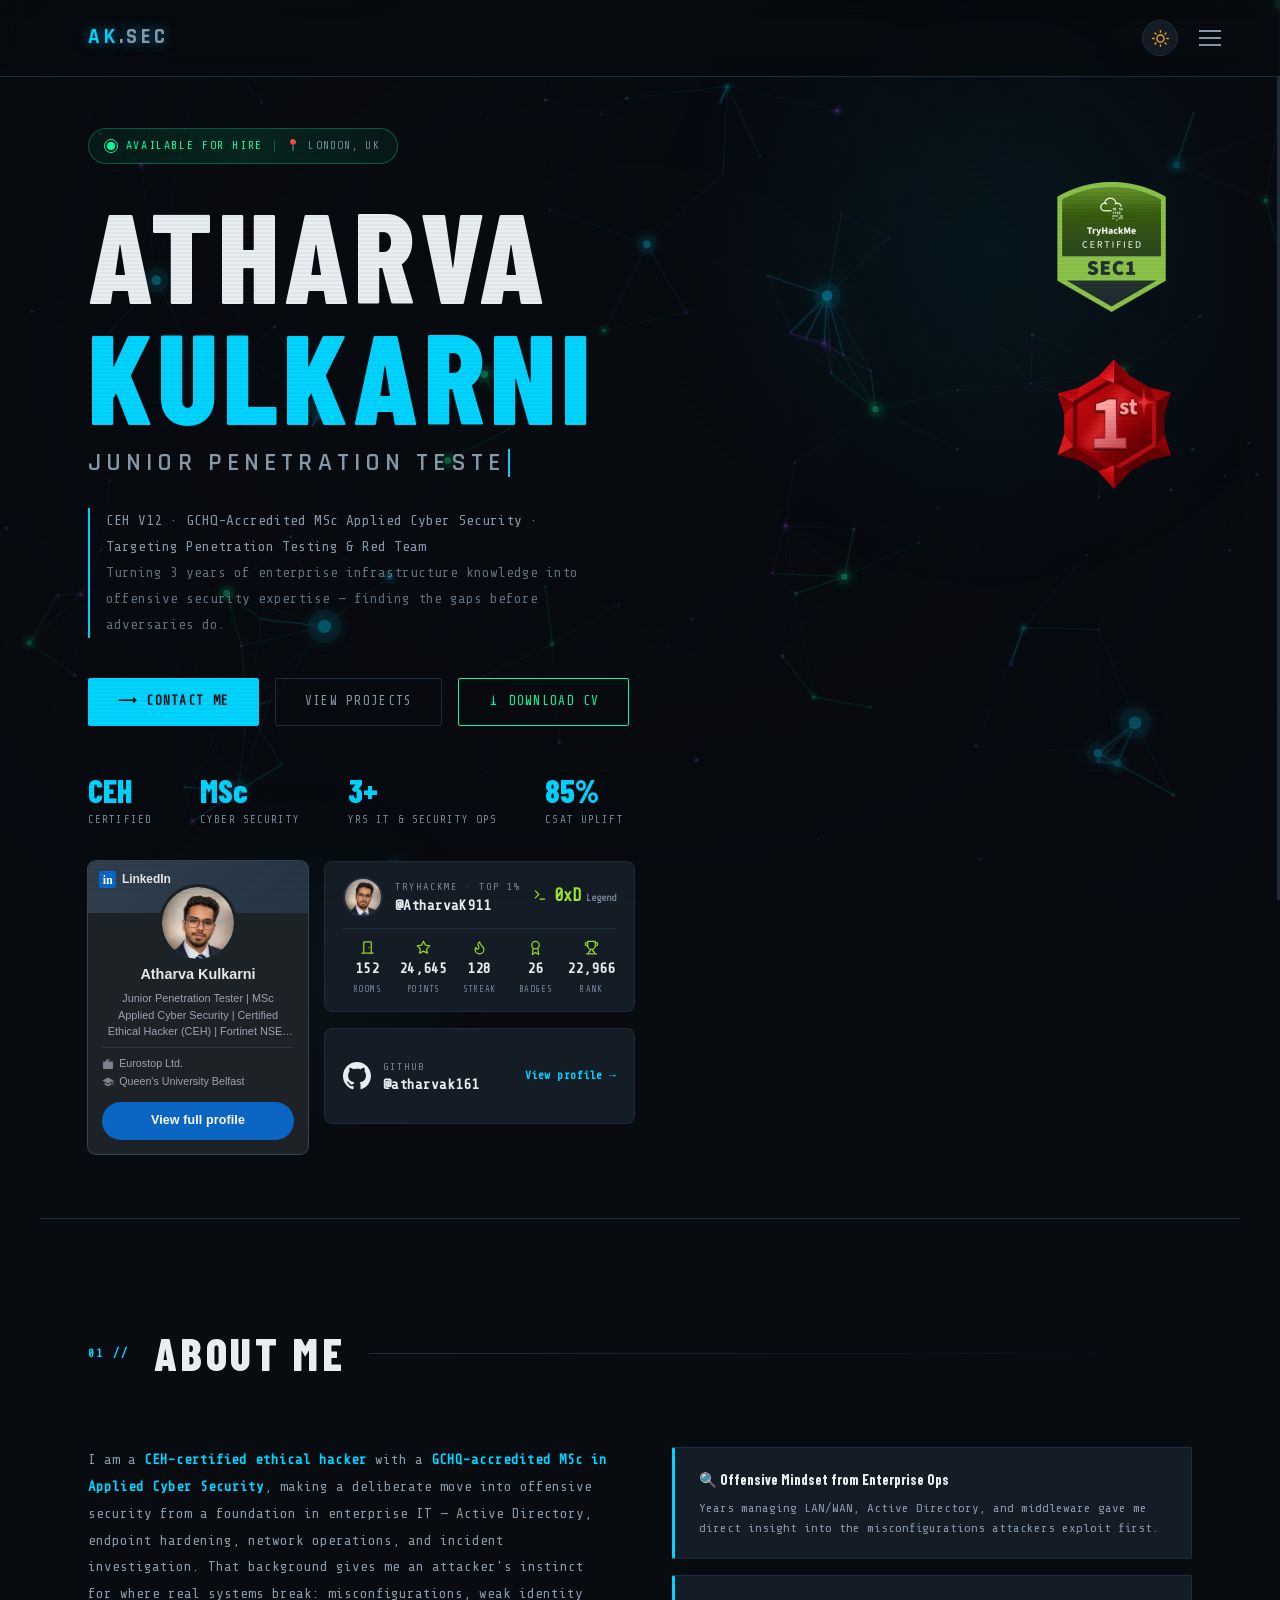
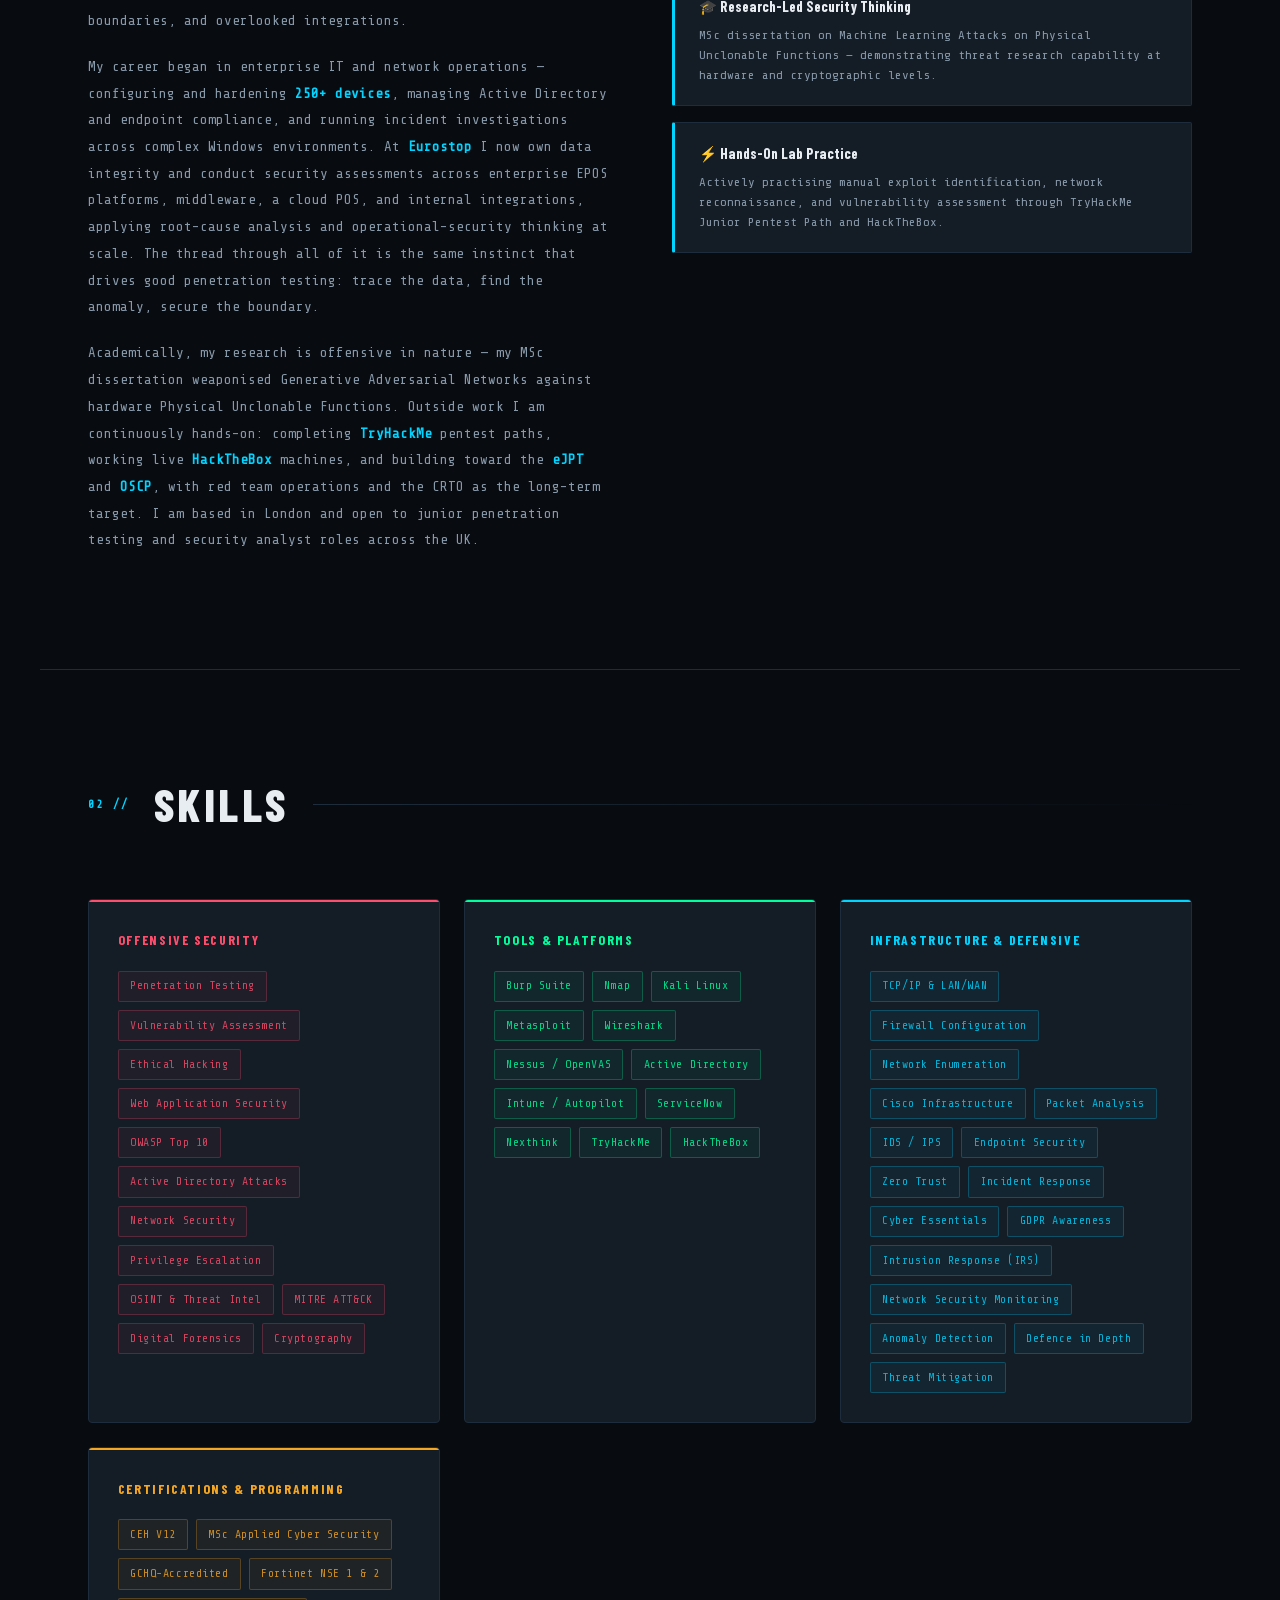
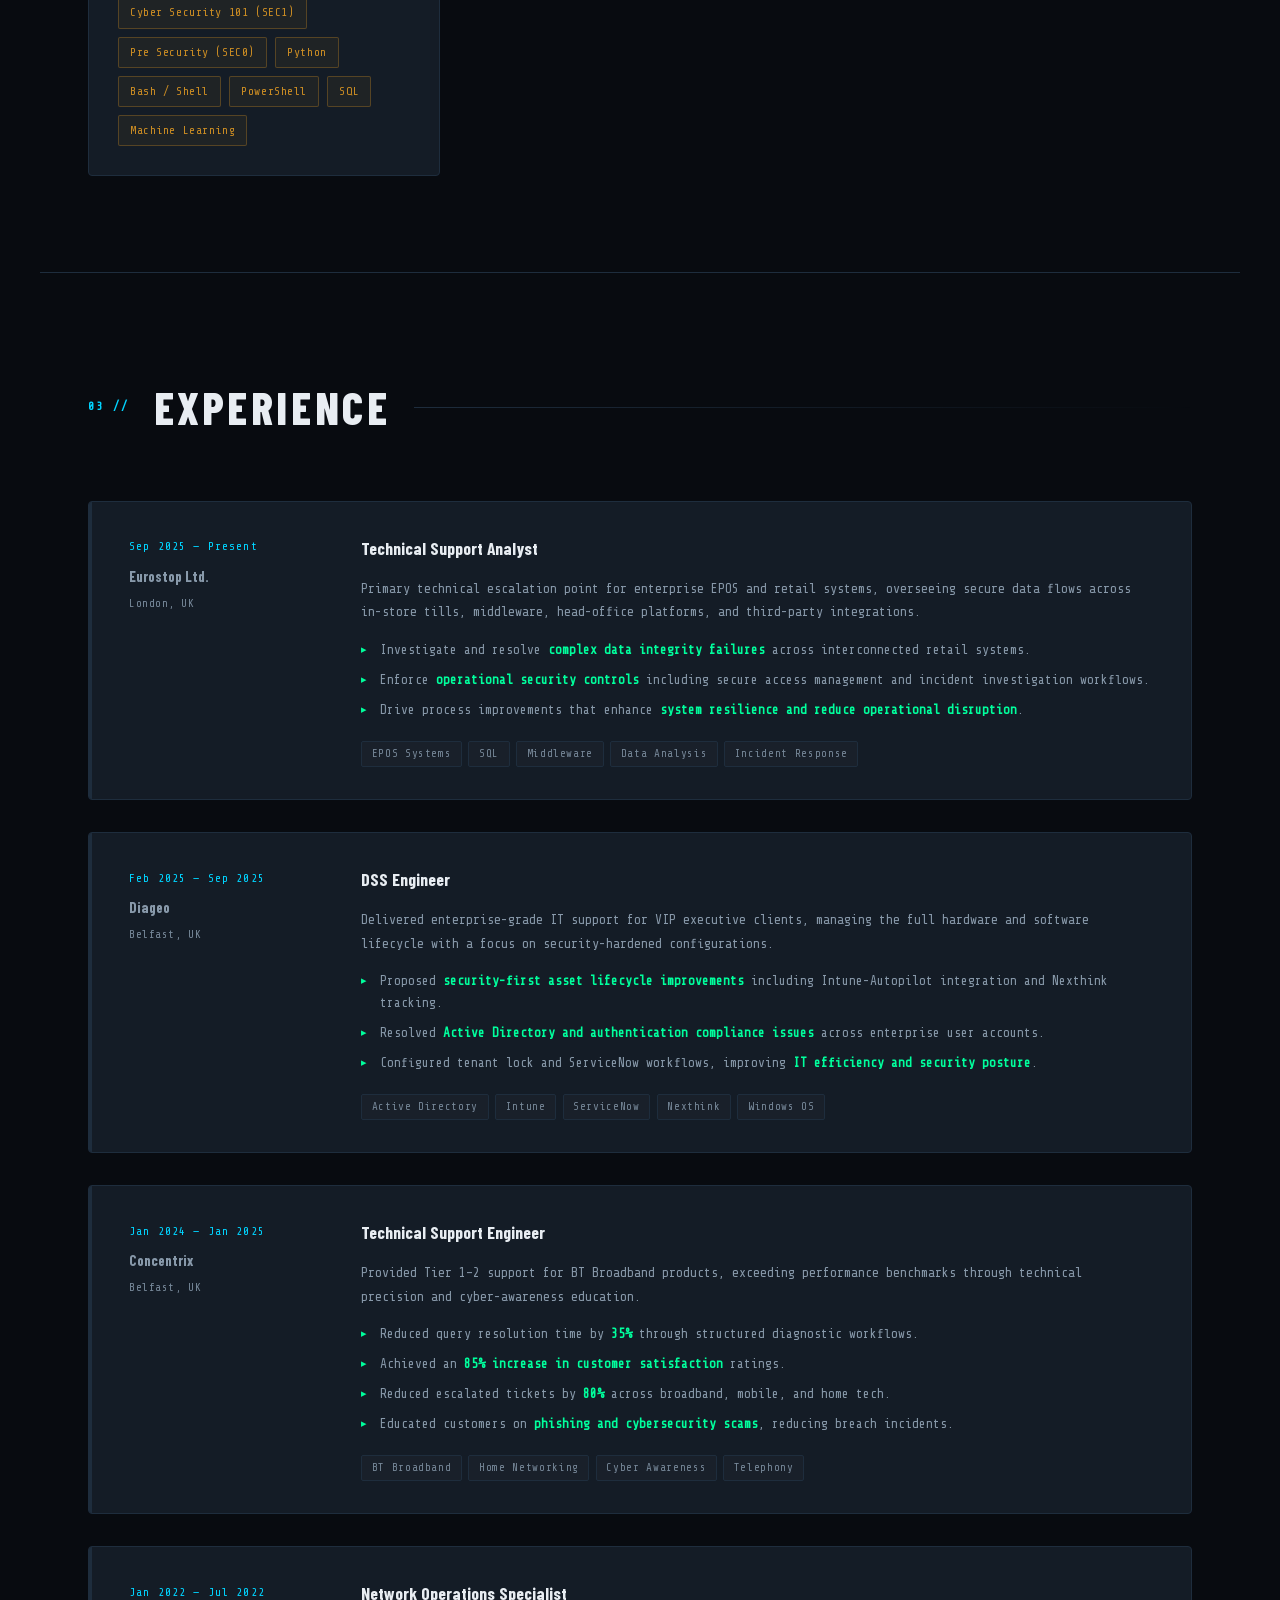
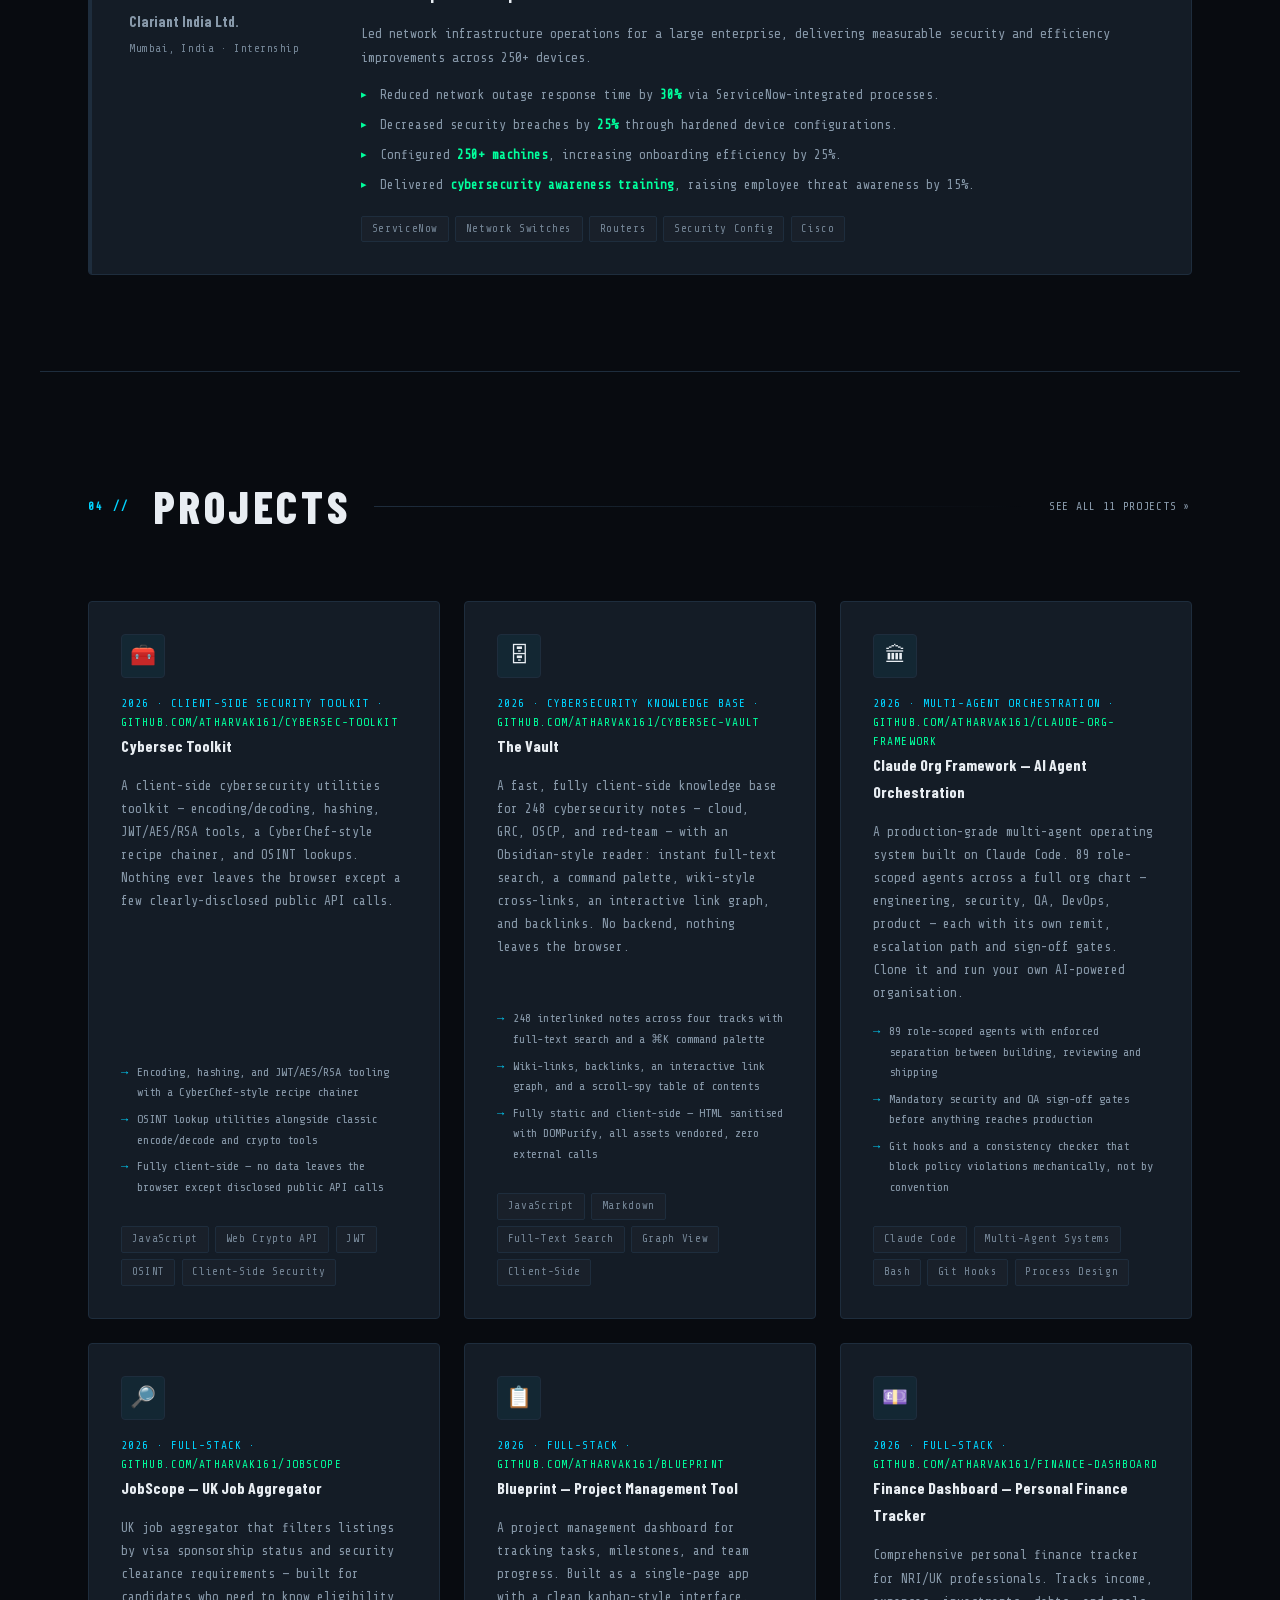
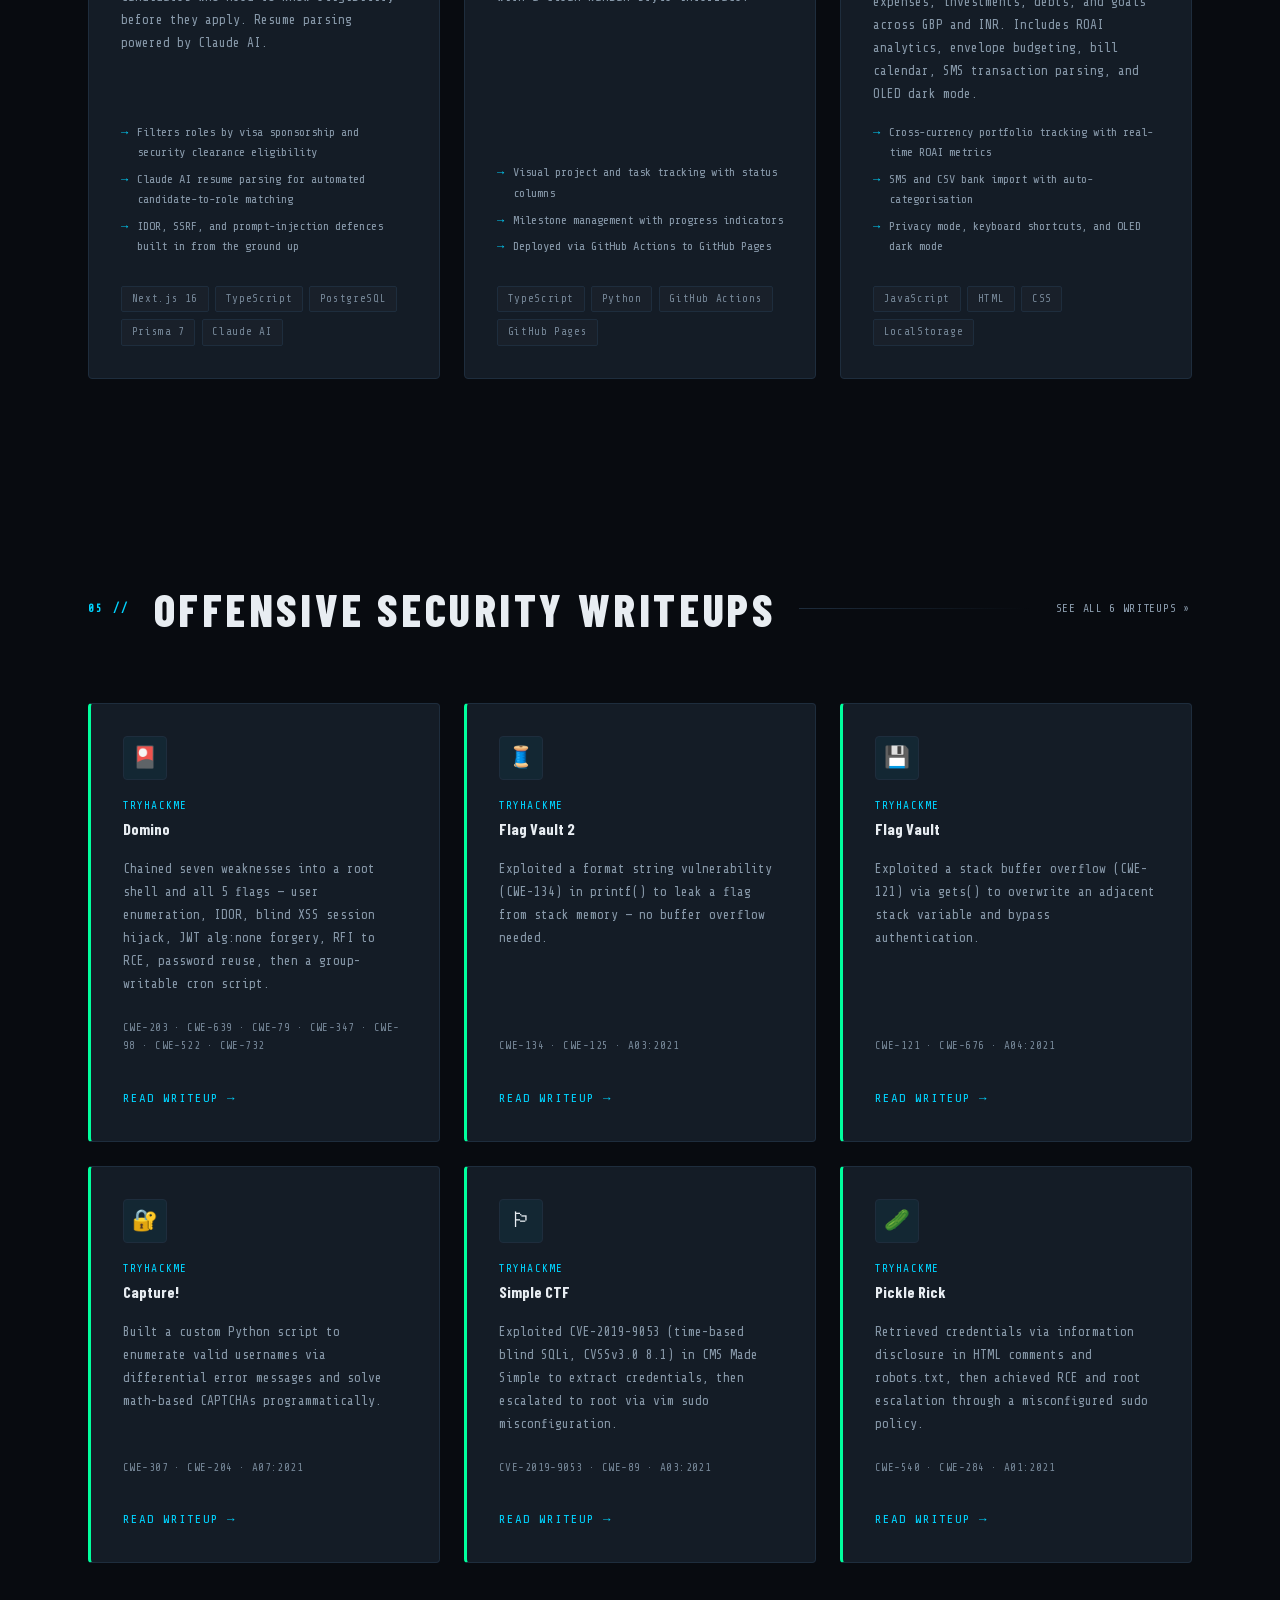
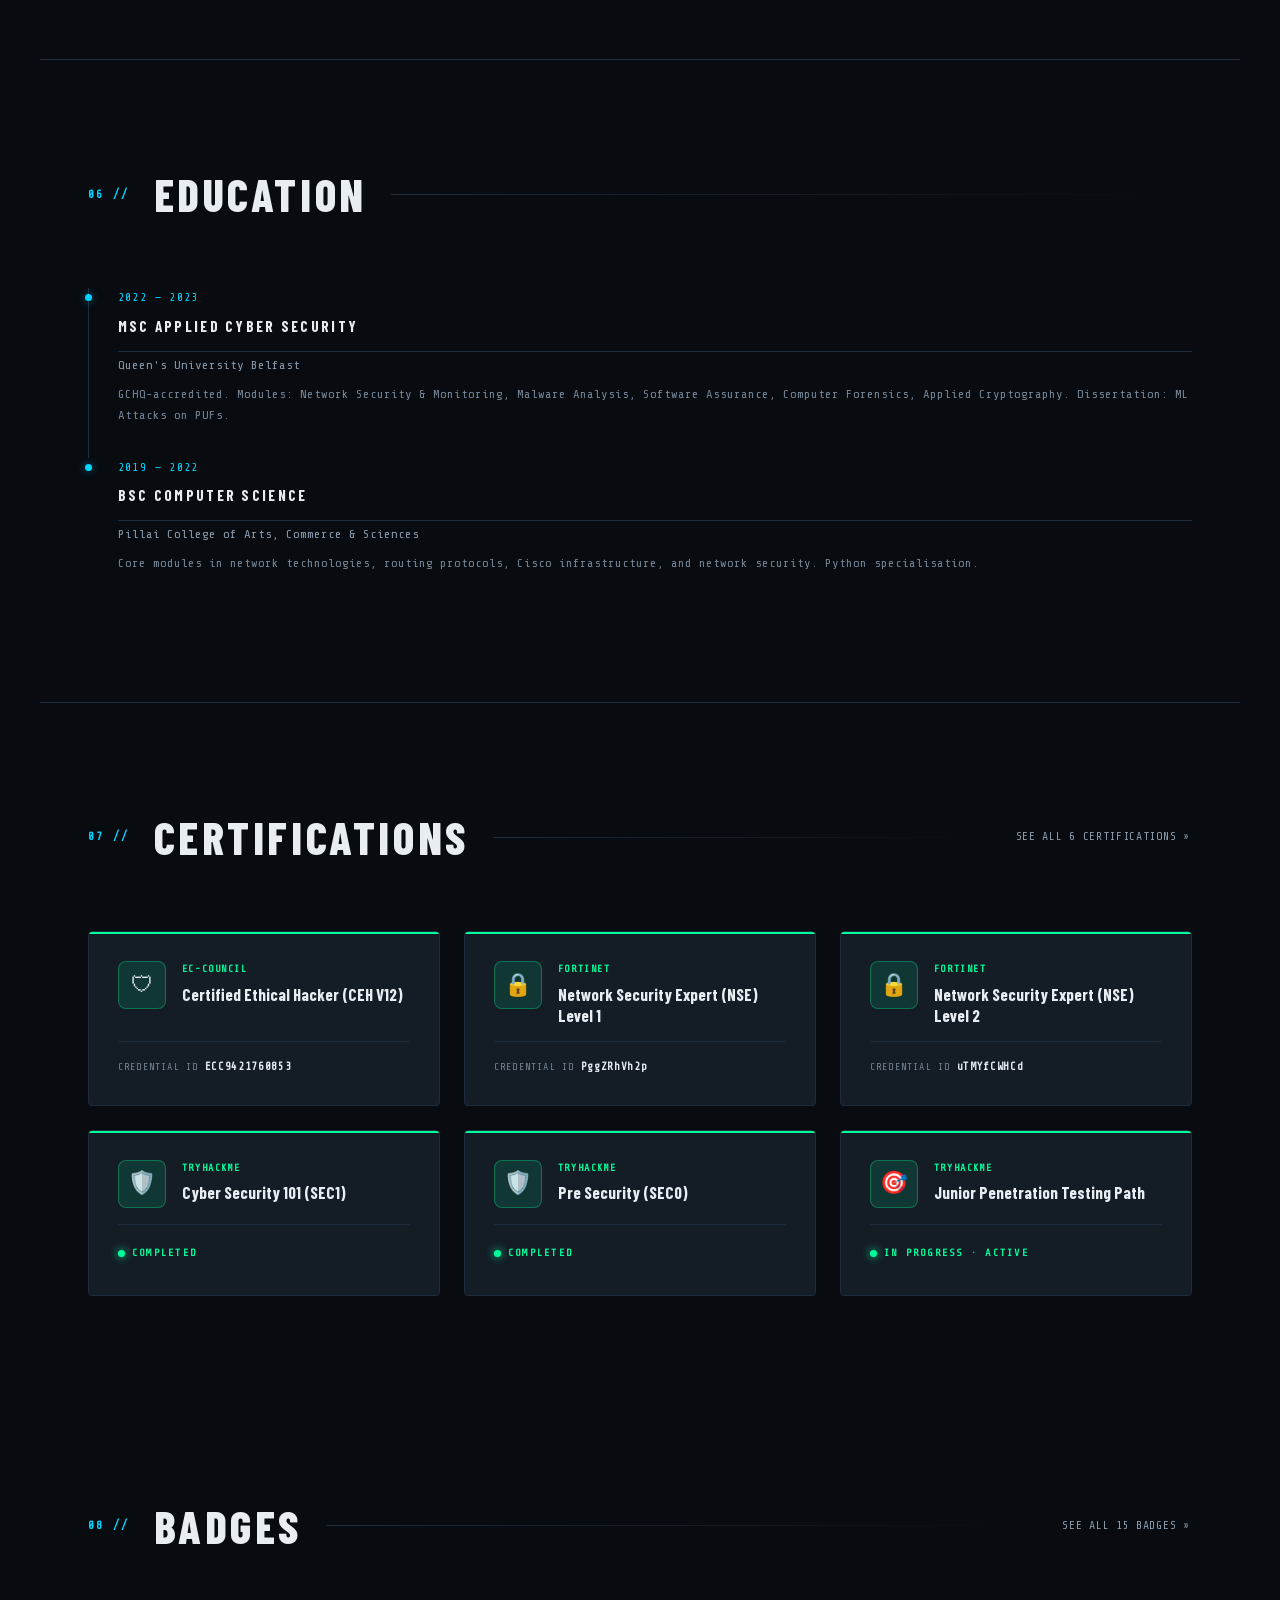
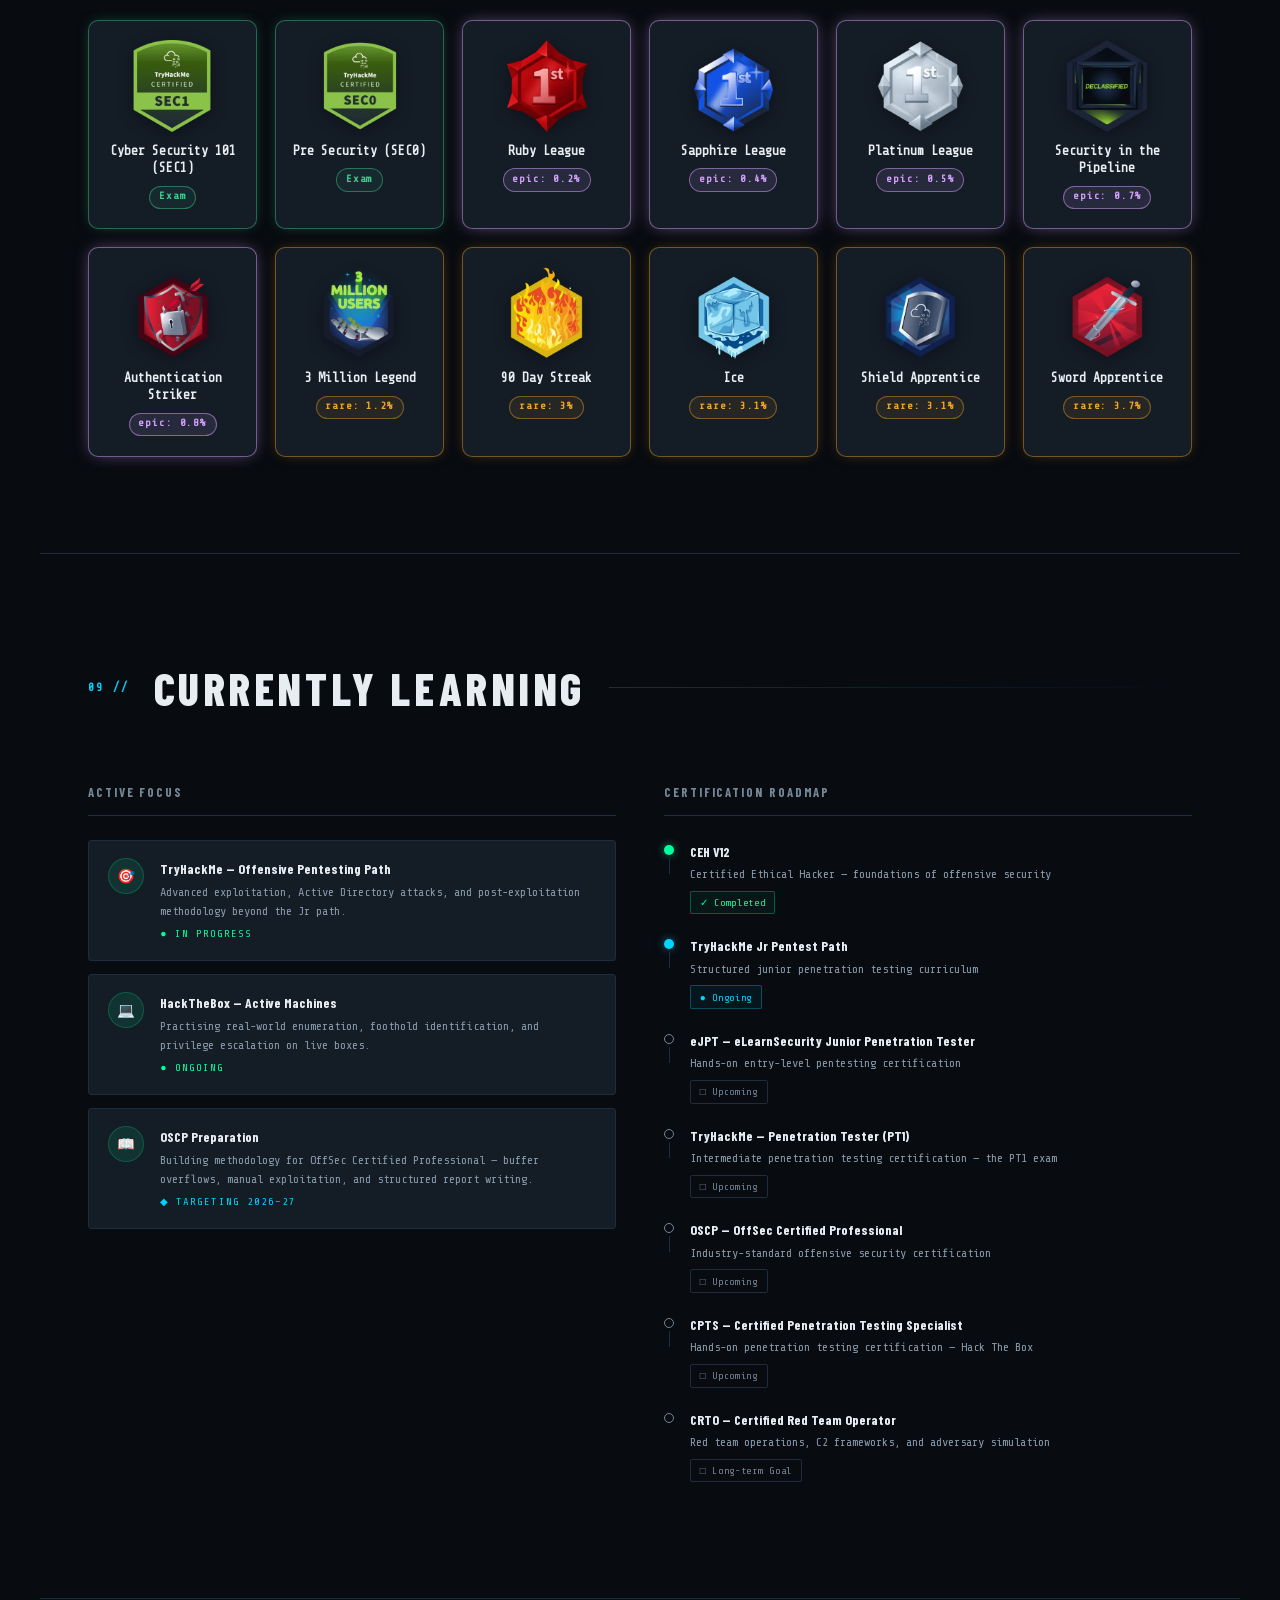
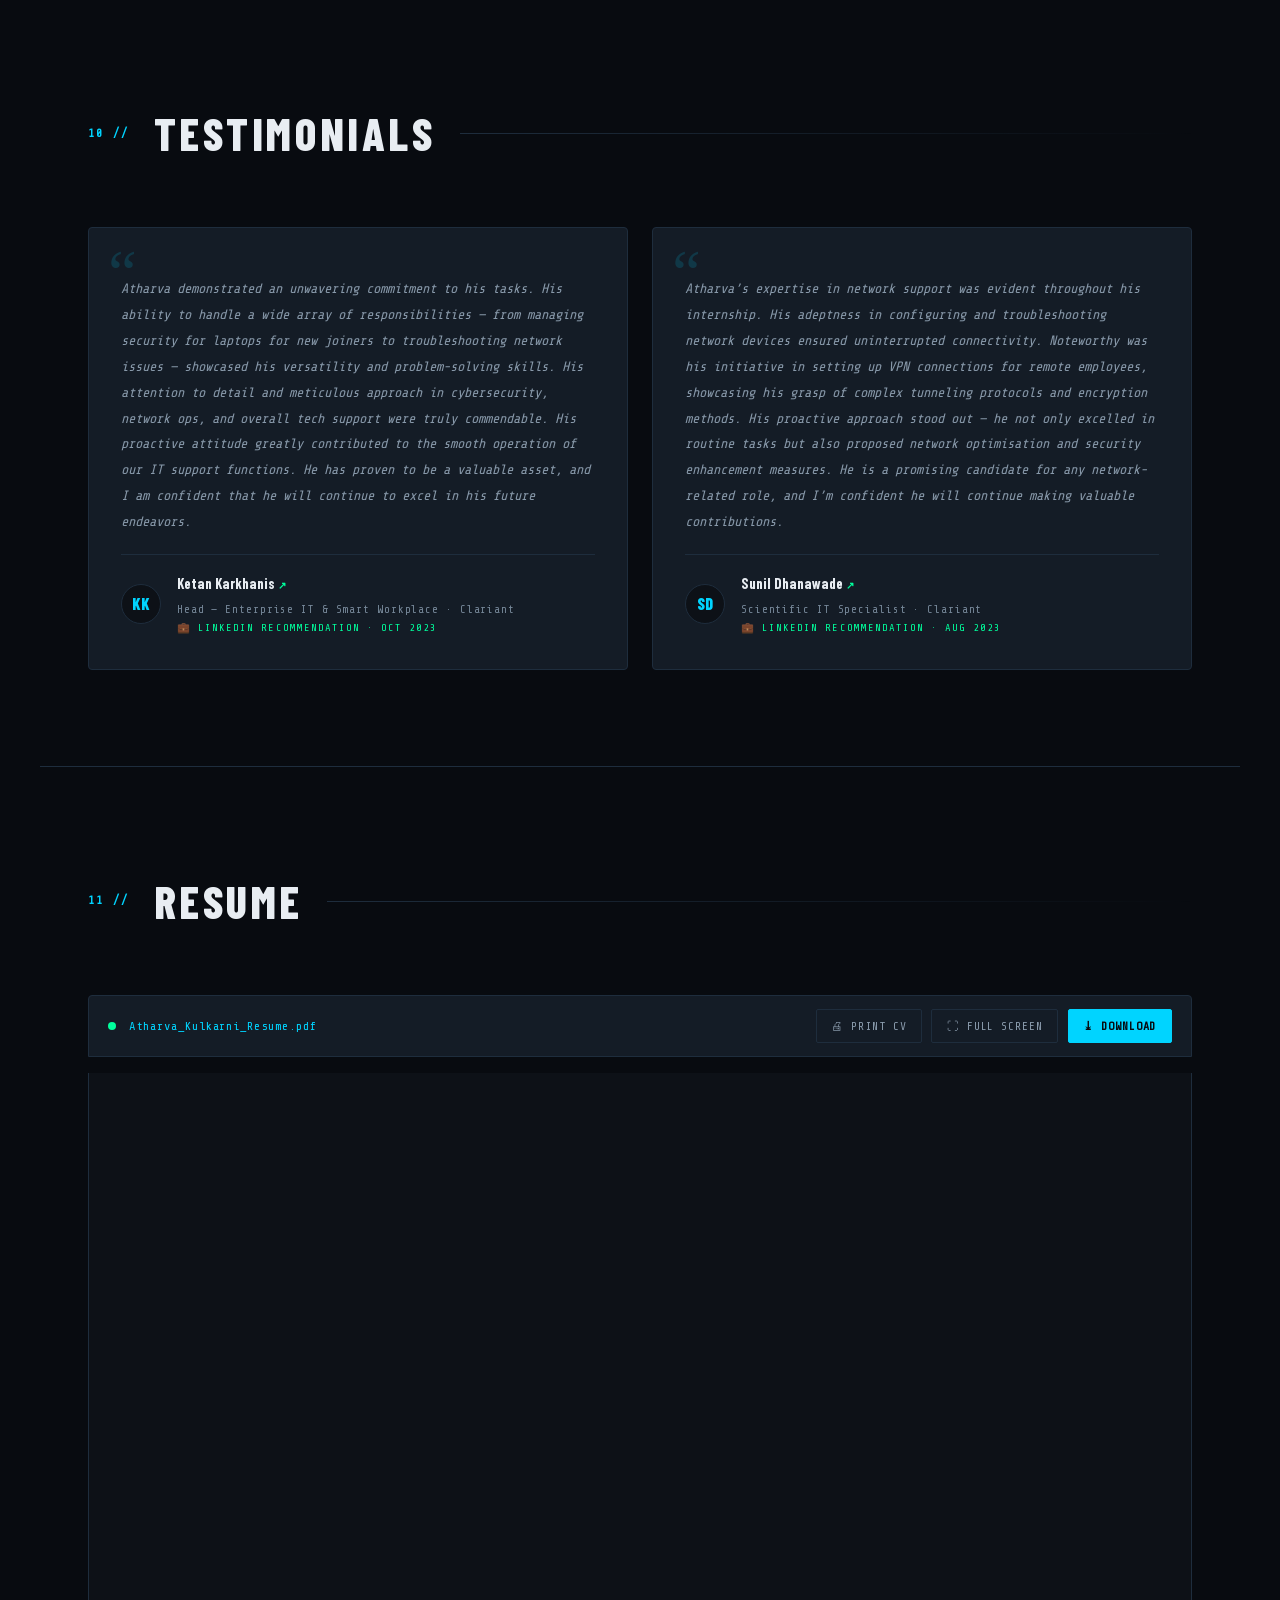
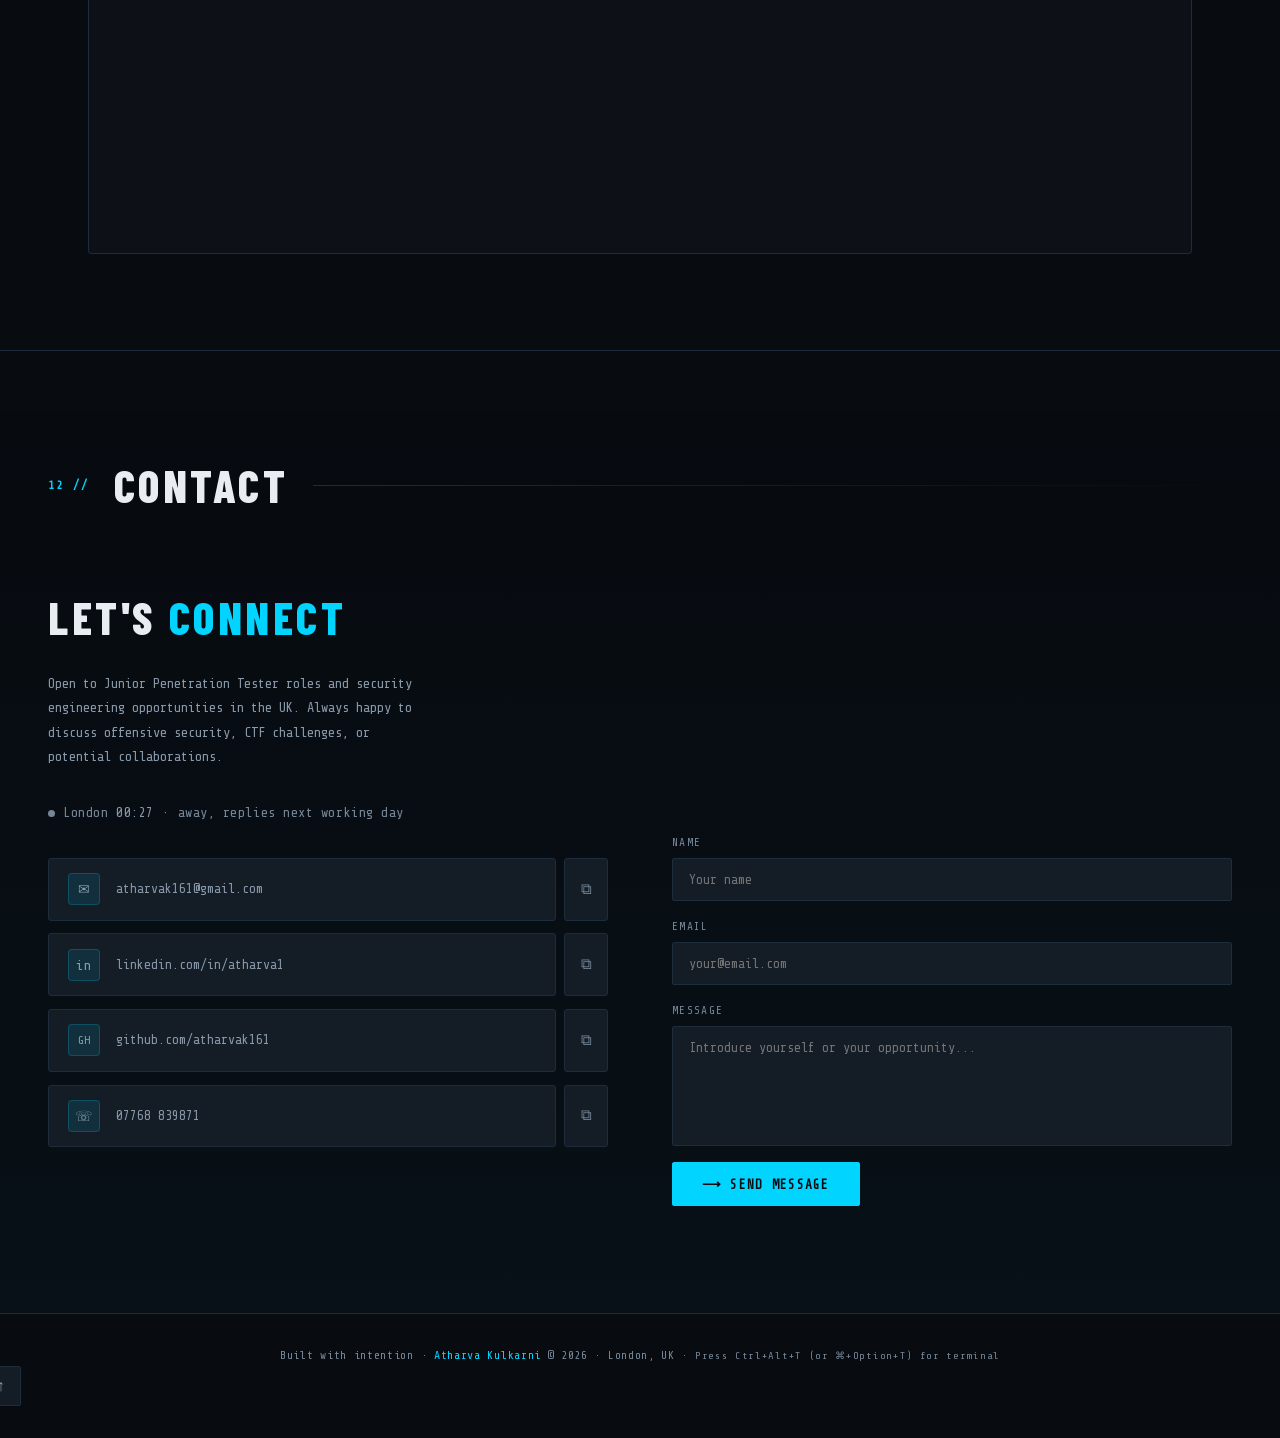
==== commit cc869eb4: "Declare the three sub-sites, and make the canonical match the sitemap Search Console reported two th" ====
--- a/index.html
+++ b/index.html
@@ -33,7 +33,7 @@
 <meta name="twitter:description" content="CEH V12 Certified | GCHQ-accredited MSc Applied Cyber Security | Transitioning into penetration testing and red team operations.">
 <meta name="twitter:image" content="https://atharvaxsecurity.com/thumbnail.jpg">
 
-<link rel="canonical" href="https://atharvaxsecurity.com">
+<link rel="canonical" href="https://atharvaxsecurity.com/">
 <link rel="icon" href="/favicon.ico" sizes="32x32">
 <link rel="icon" href="/favicon.svg" type="image/svg+xml">
 <link rel="apple-touch-icon" href="/apple-touch-icon.png">
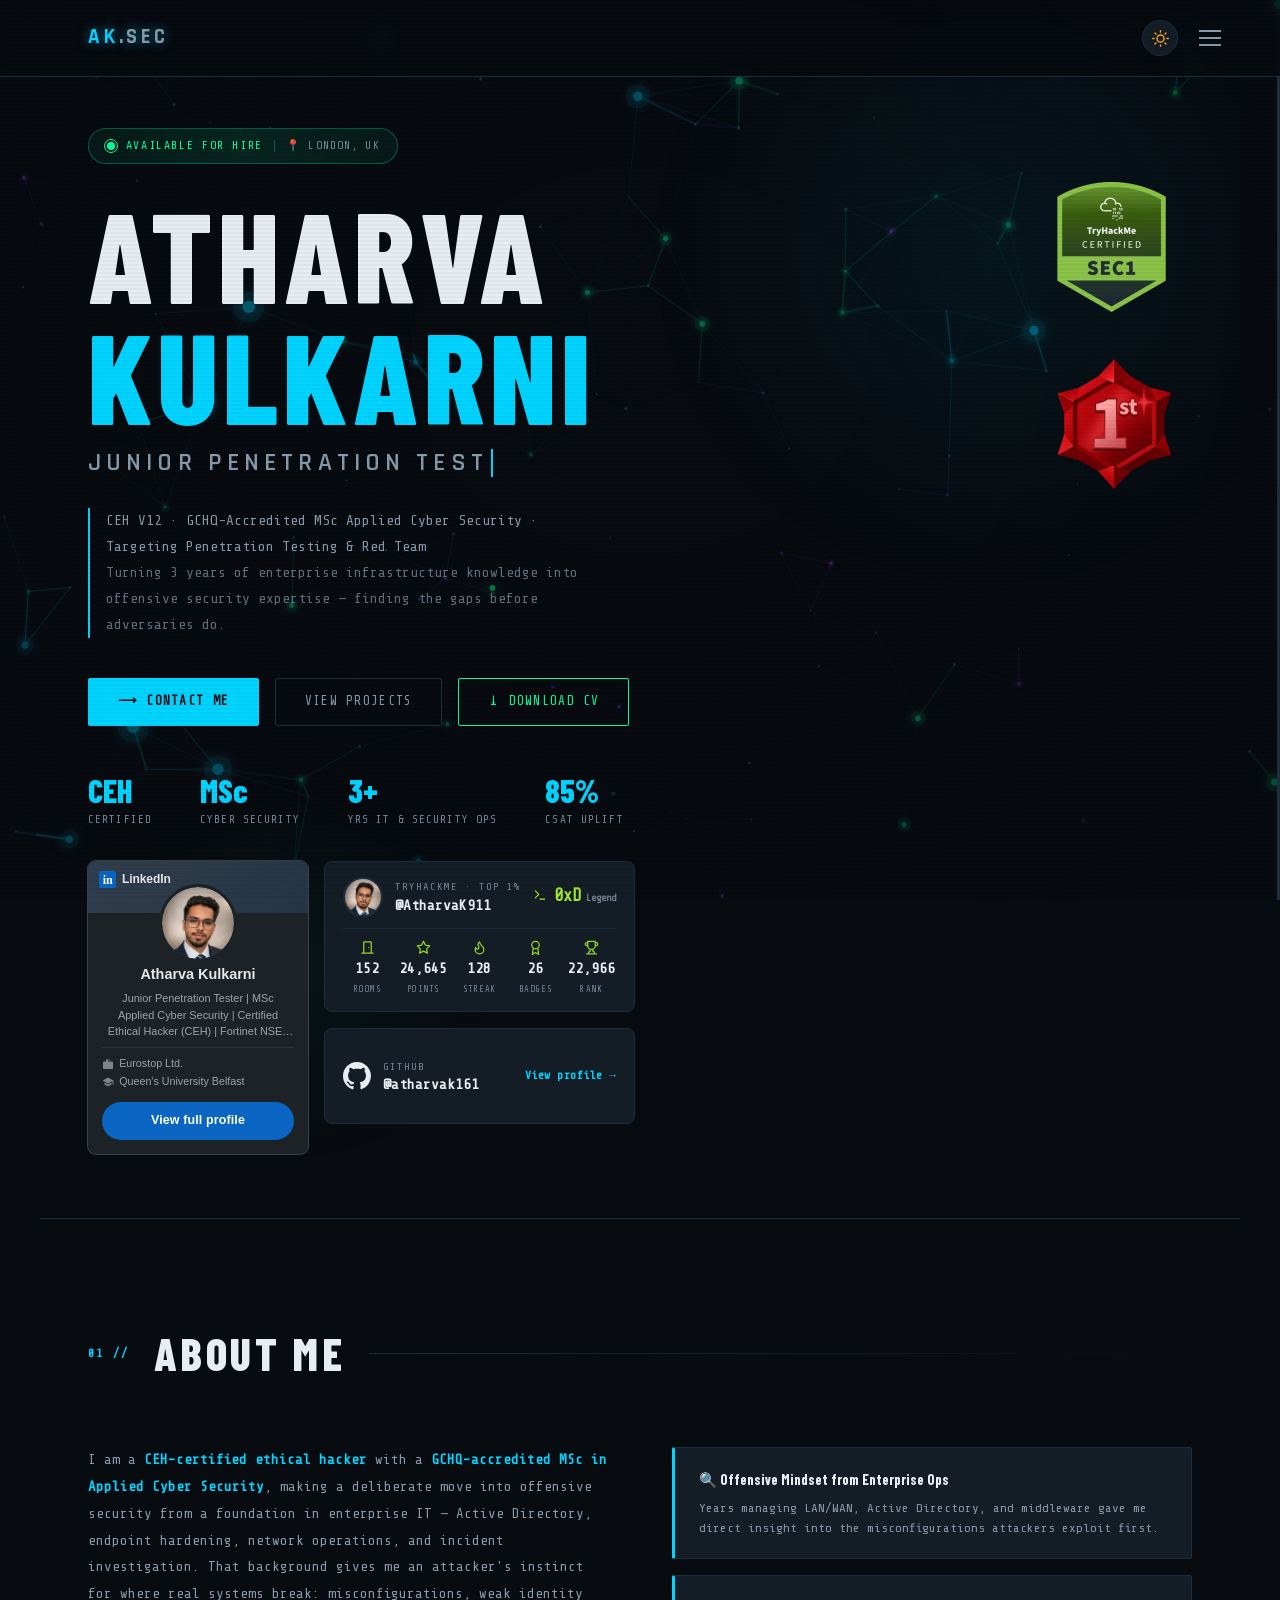
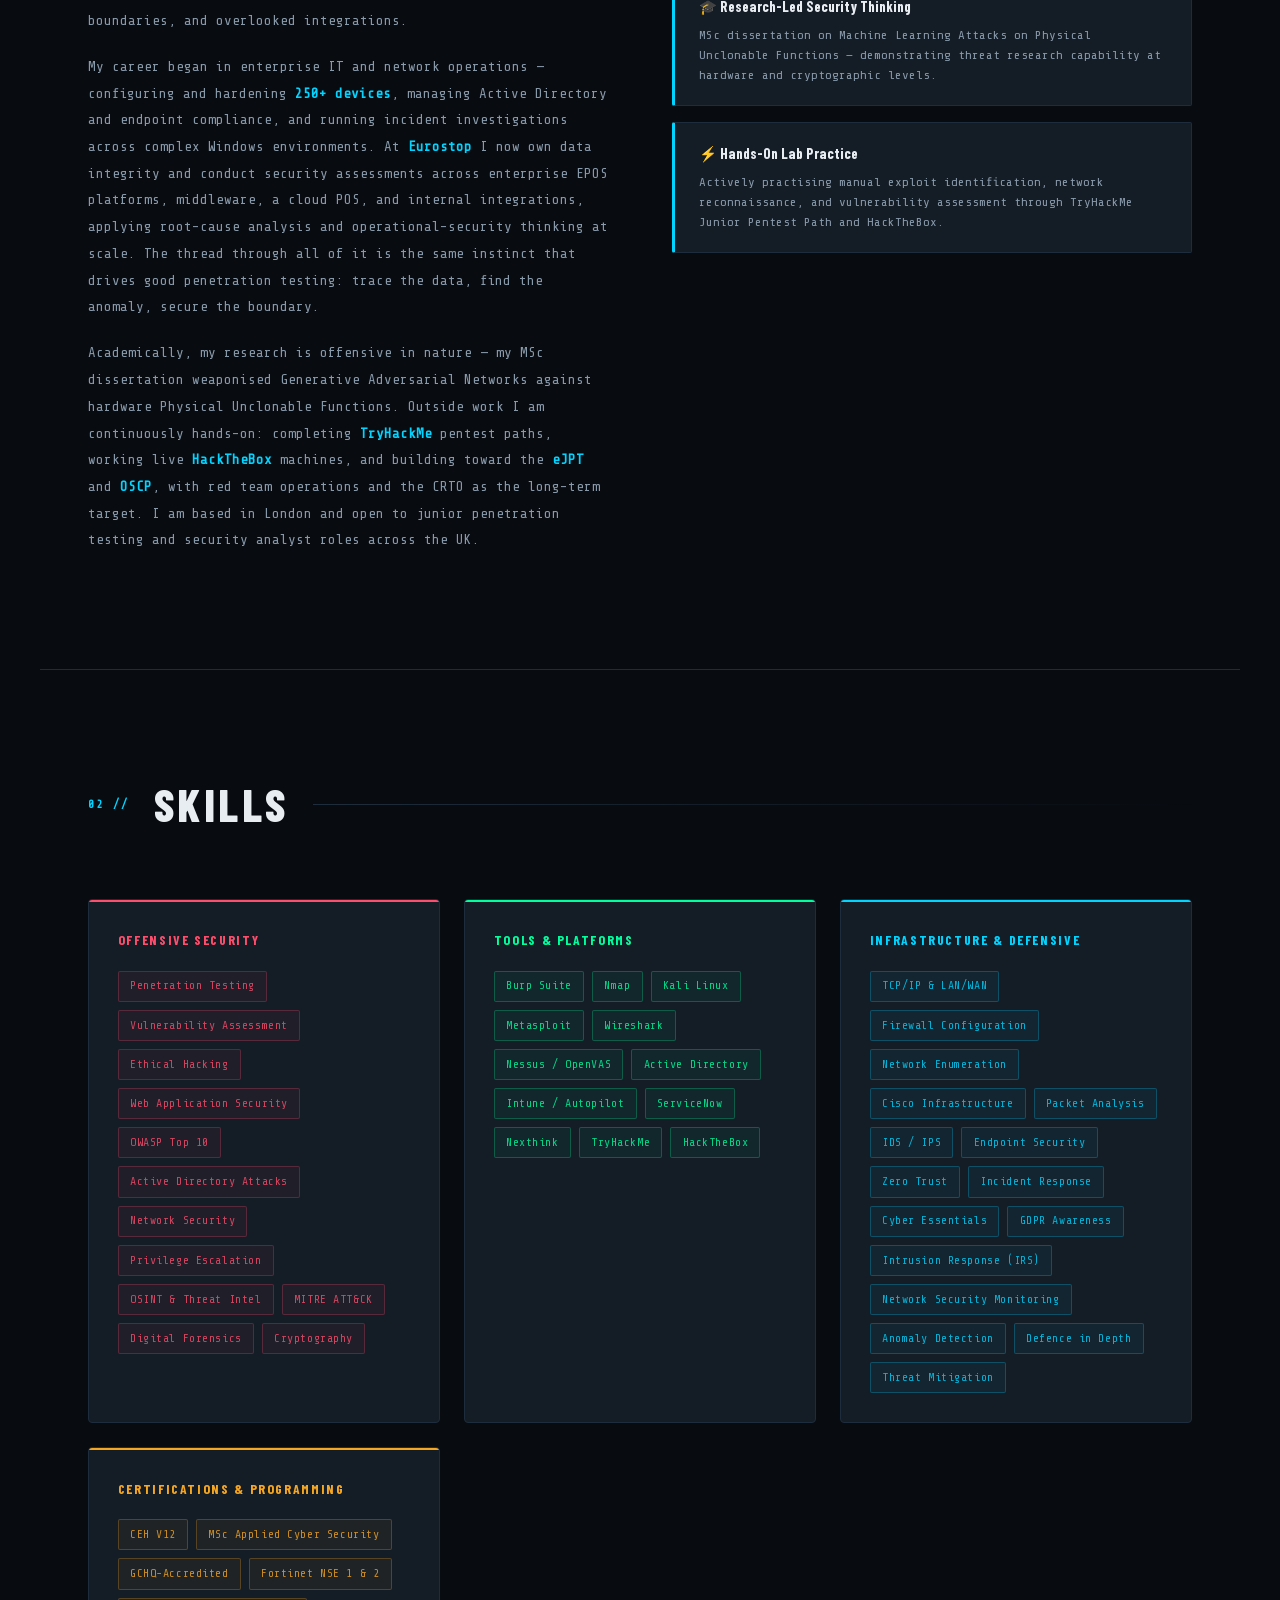
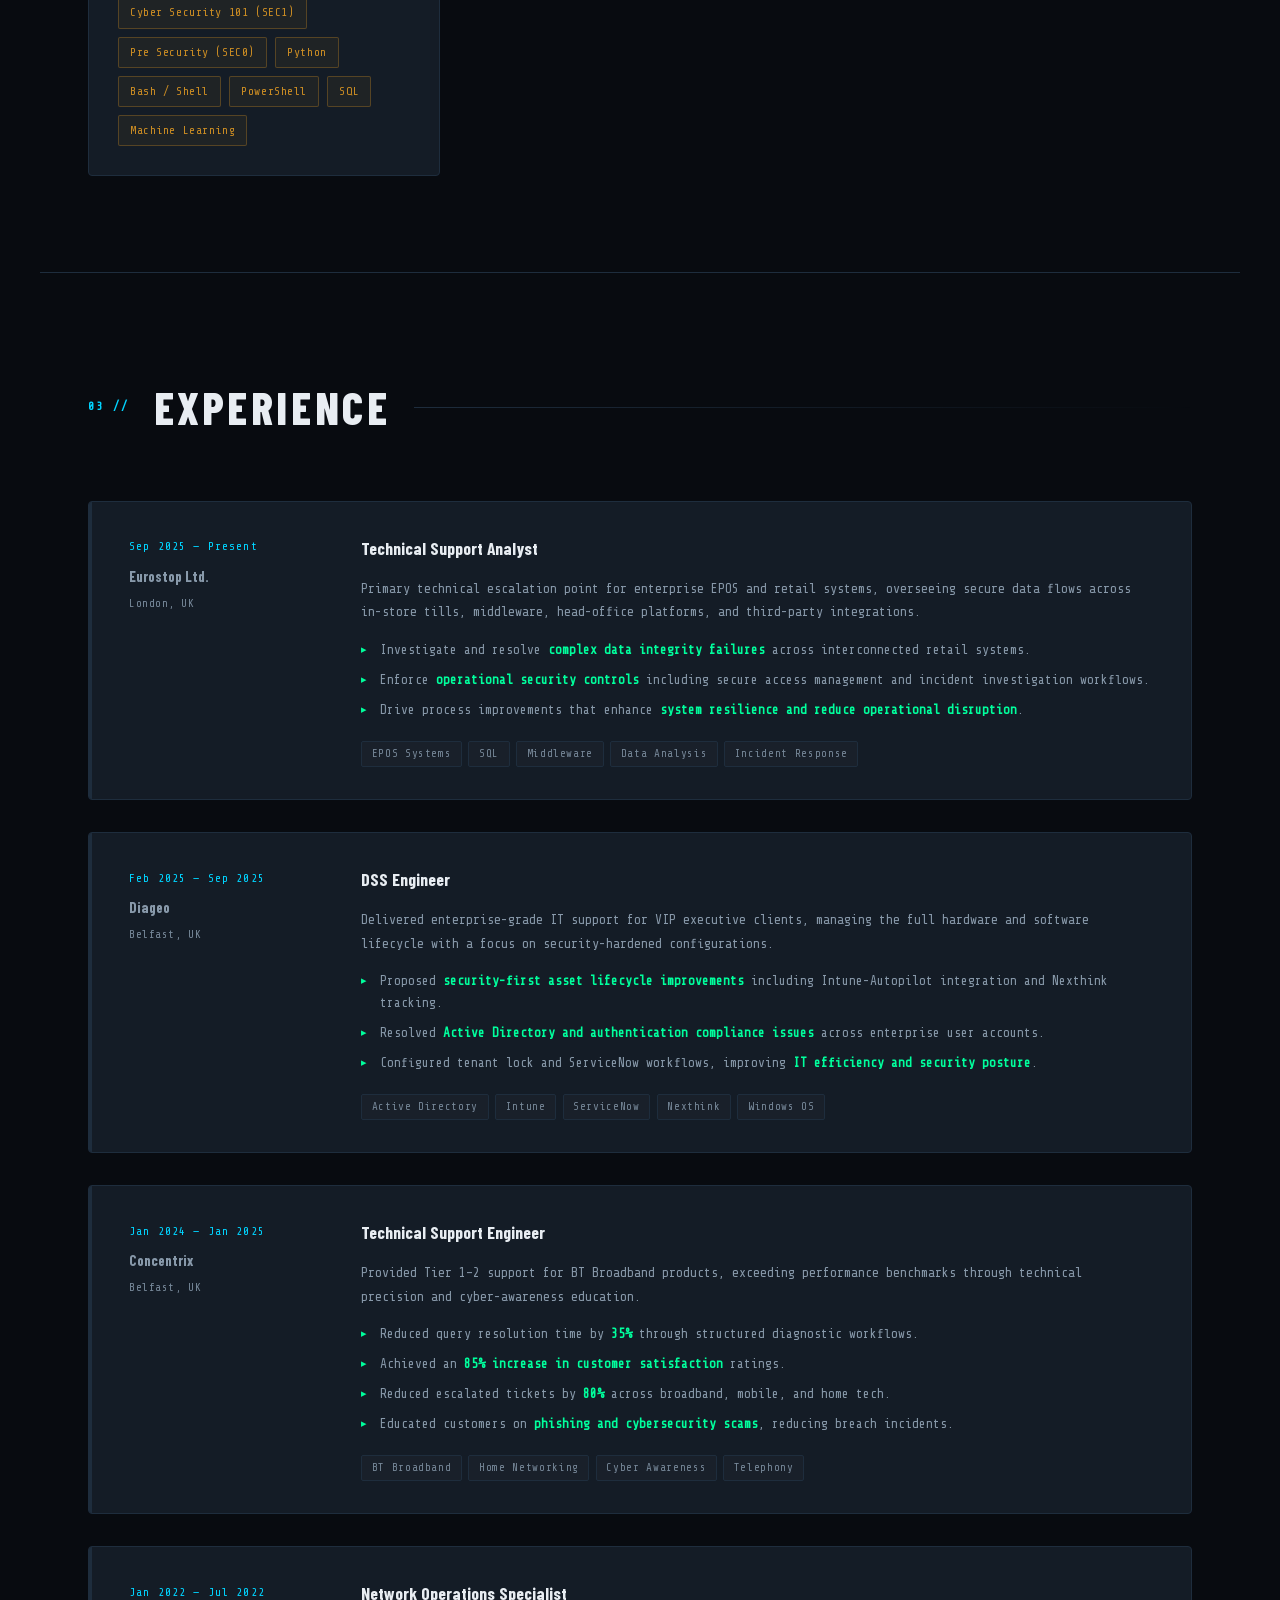
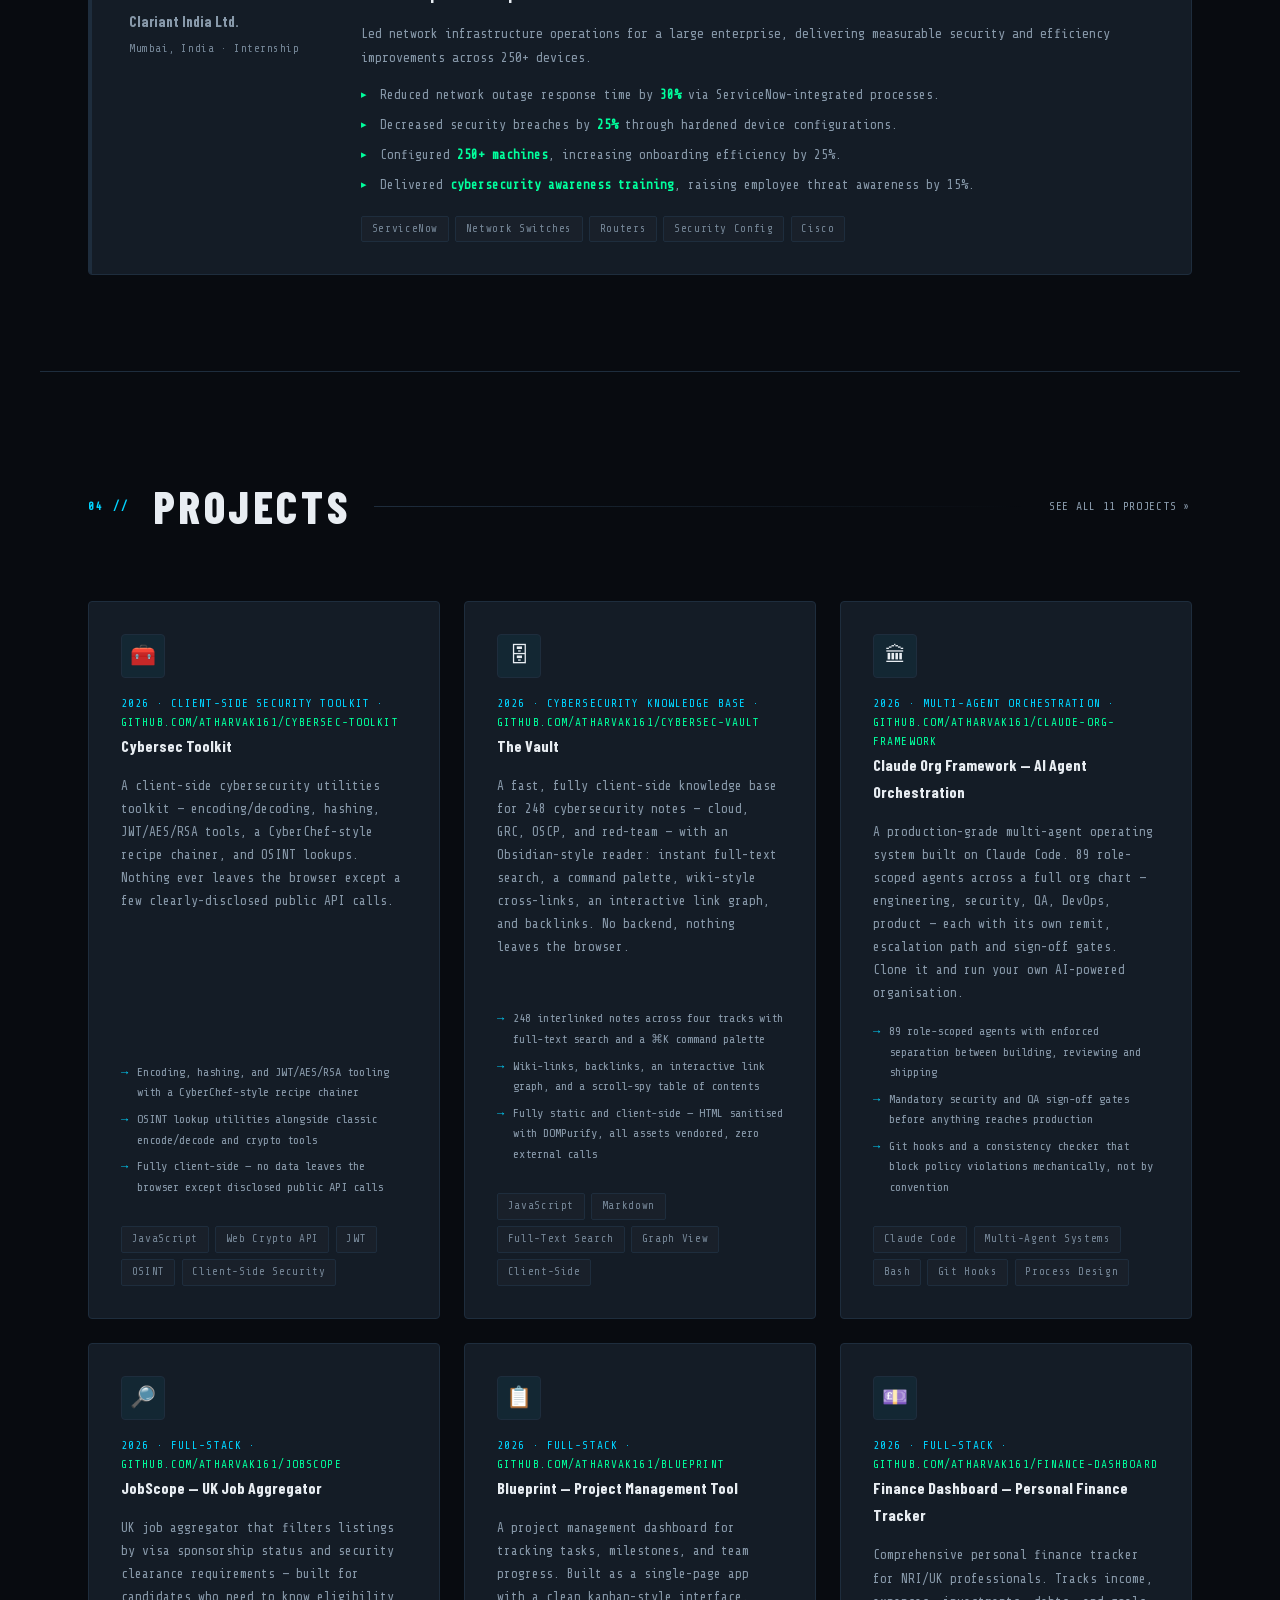
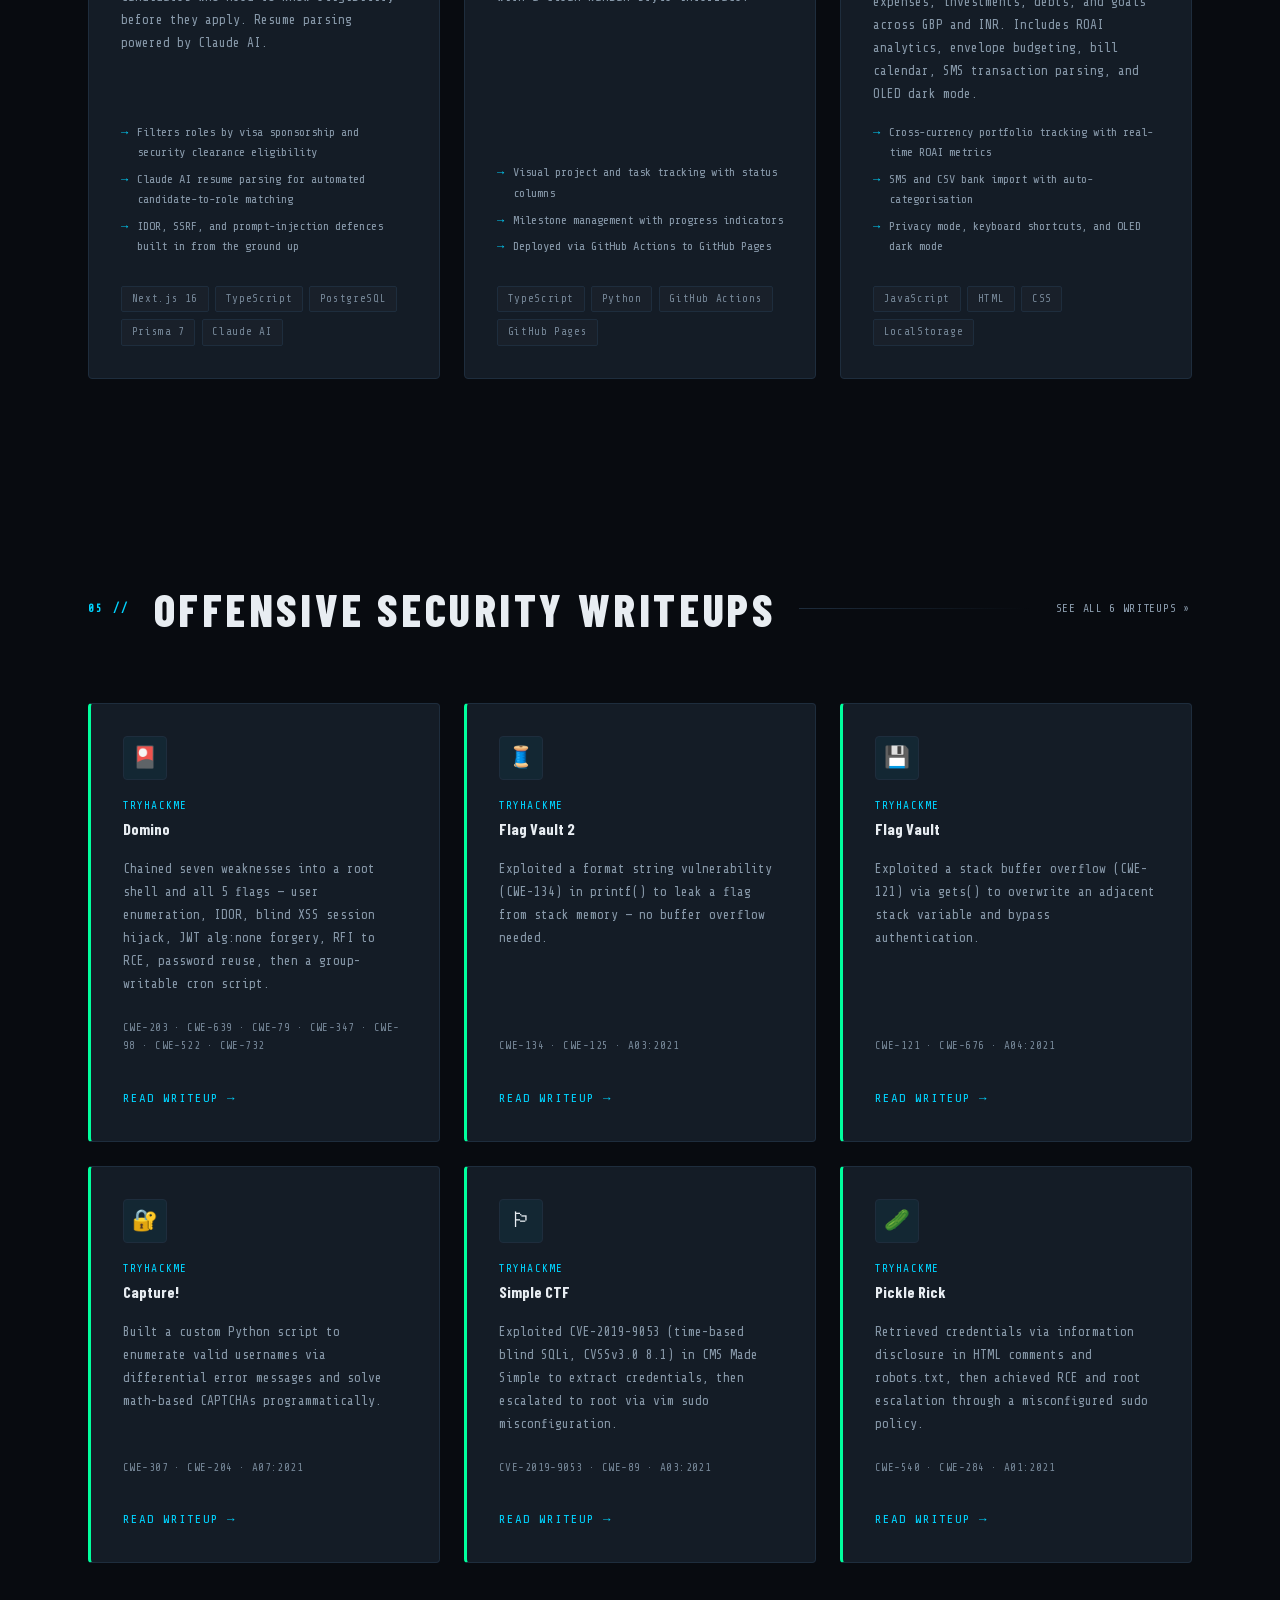
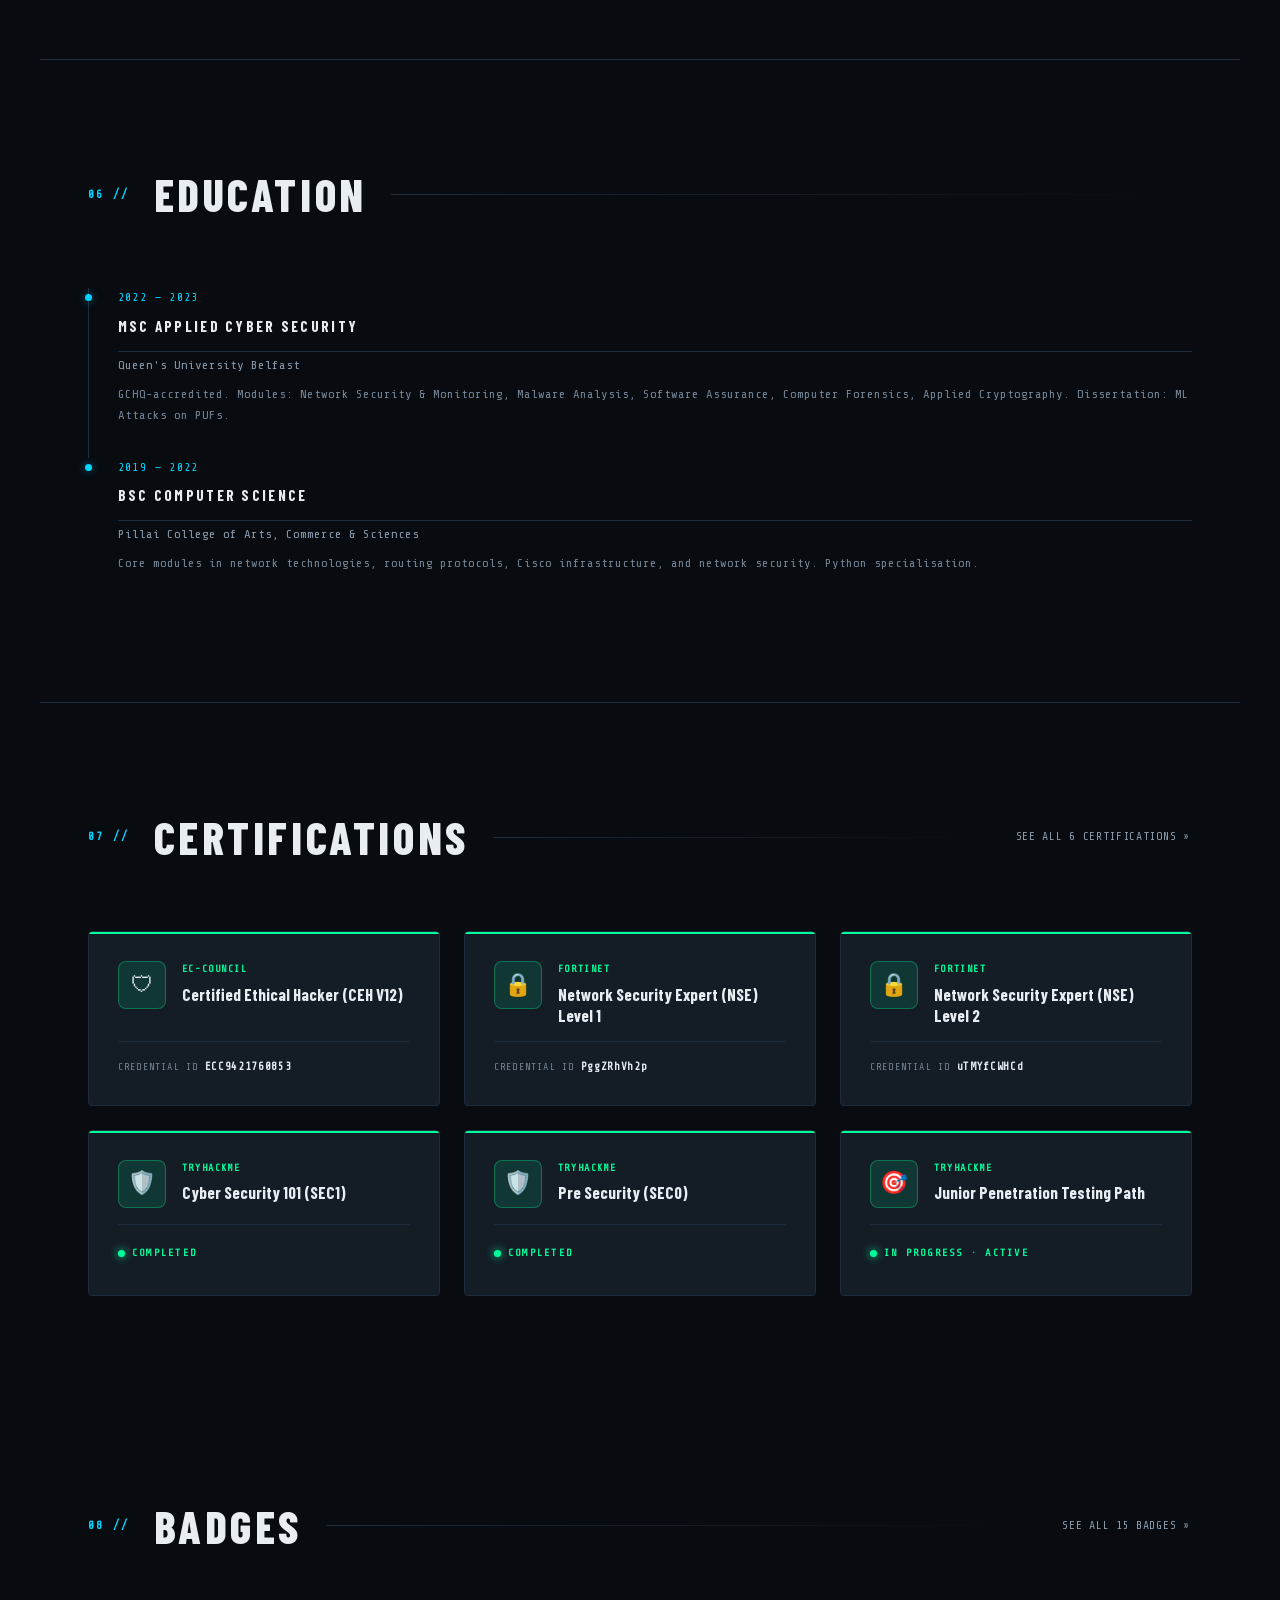
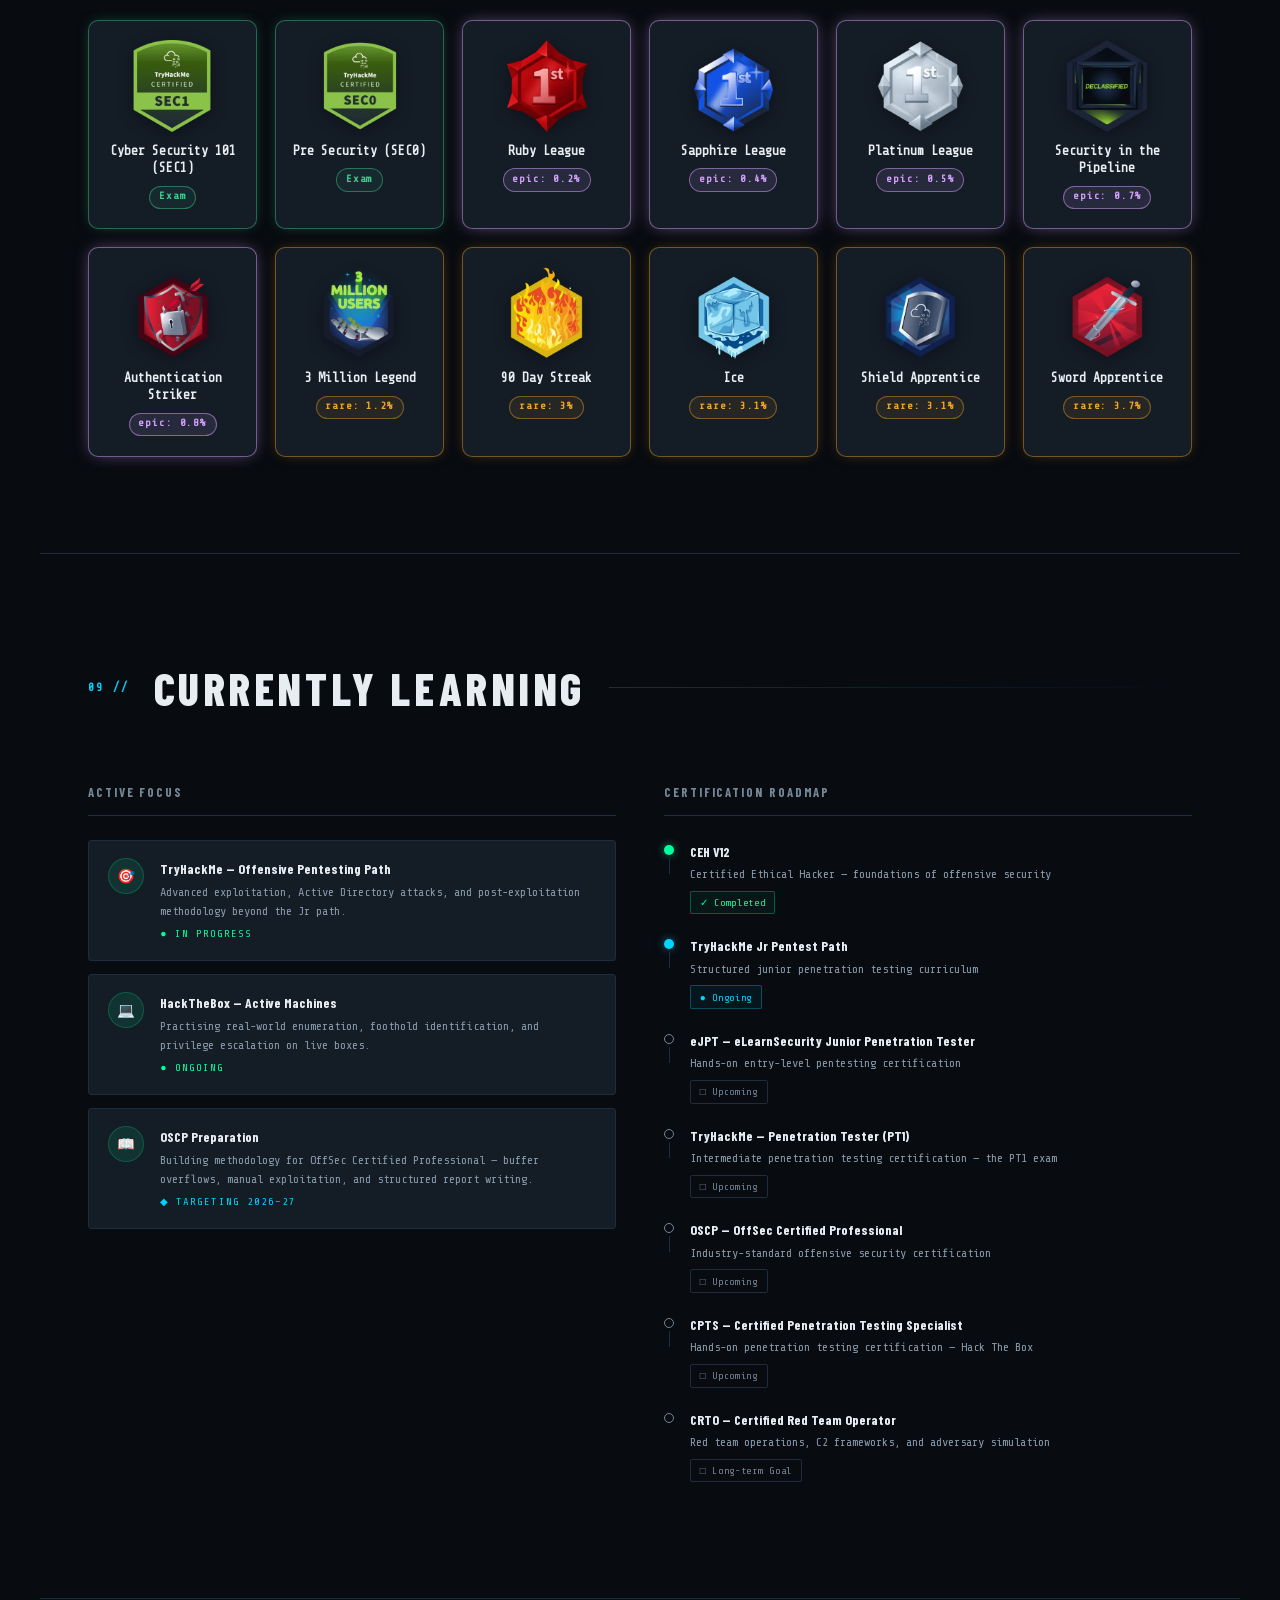
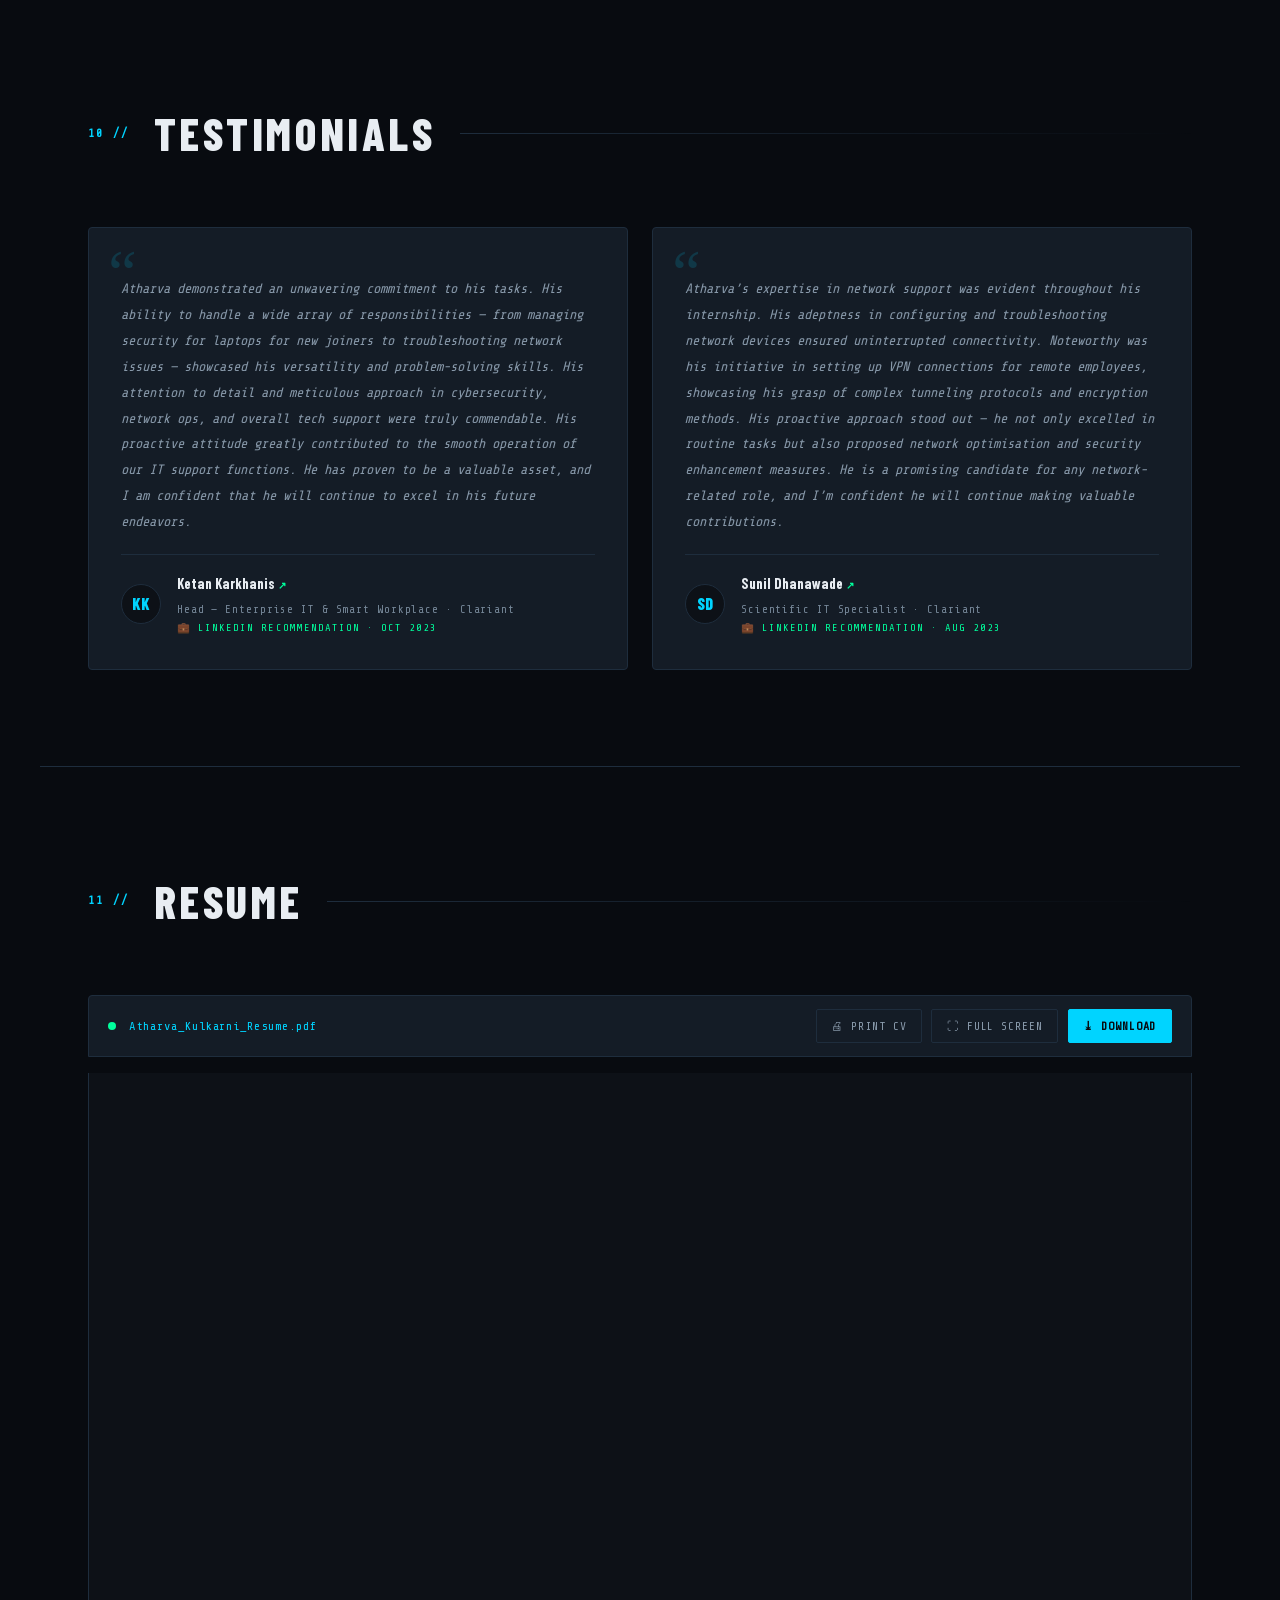
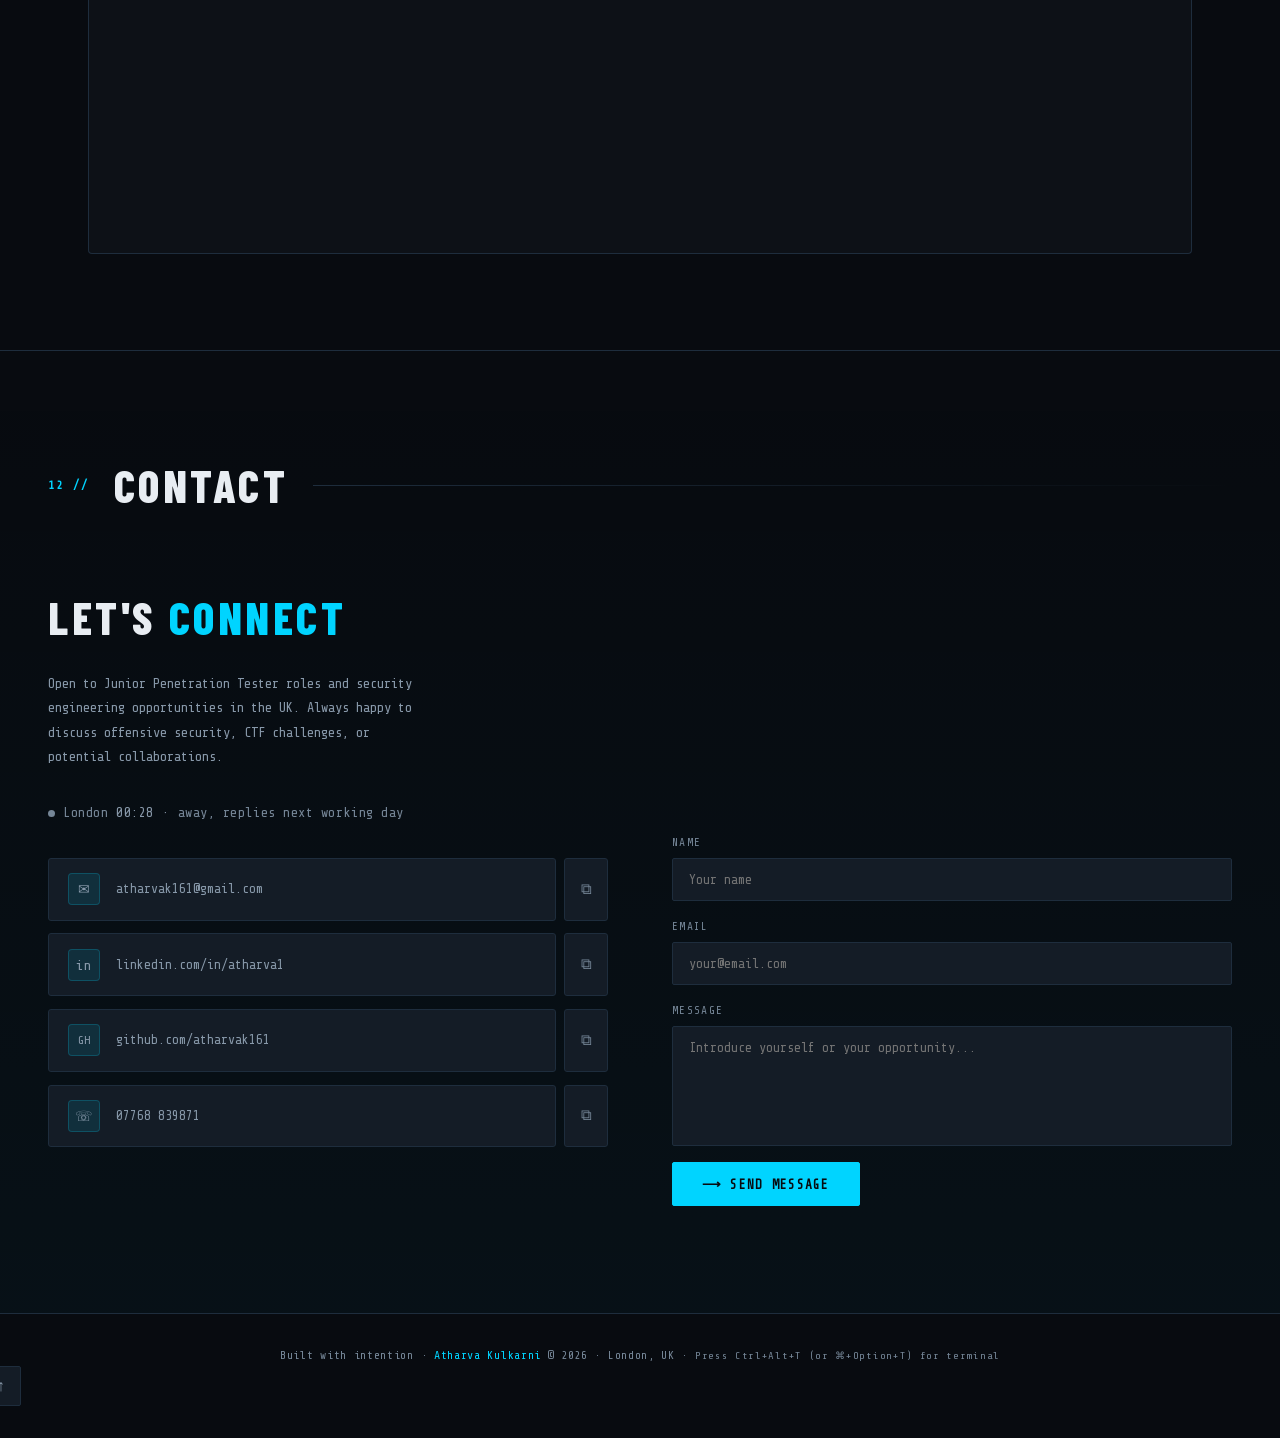
==== commit 56b1d196: "The badges page claimed 13 badges. There are 15. Found by a metadata audit, verified before acting: " ====
--- a/index.html
+++ b/index.html
@@ -239,7 +239,7 @@
       <span class="otw-divider"></span>
       <span class="otw-loc">&#x1F4CD; London, UK</span>
     </div>
-    <h1 class="hero-name"><span class="hero-name-glitch" data-text="Atharva">Atharva</span><br><span class="hero-name-glitch" data-text="Kulkarni" style="color:var(--accent)">Kulkarni</span></h1>
+    <h1 class="hero-name"><span class="hero-name-glitch" data-text="Atharva">Atharva</span> <br aria-hidden="true"><span class="hero-name-glitch" data-text="Kulkarni" style="color:var(--accent)">Kulkarni</span></h1>
     <p class="hero-role"><span id="role-text"></span><span class="role-cursor"></span></p>
     <p class="hero-tagline">CEH V12 &middot; GCHQ-Accredited MSc Applied Cyber Security &middot; Targeting Penetration Testing &amp; Red Team<br><span style="opacity:.7;">Turning 3 years of enterprise infrastructure knowledge into offensive security expertise &mdash; finding the gaps before adversaries do.</span></p>
     <div class="hero-btns">
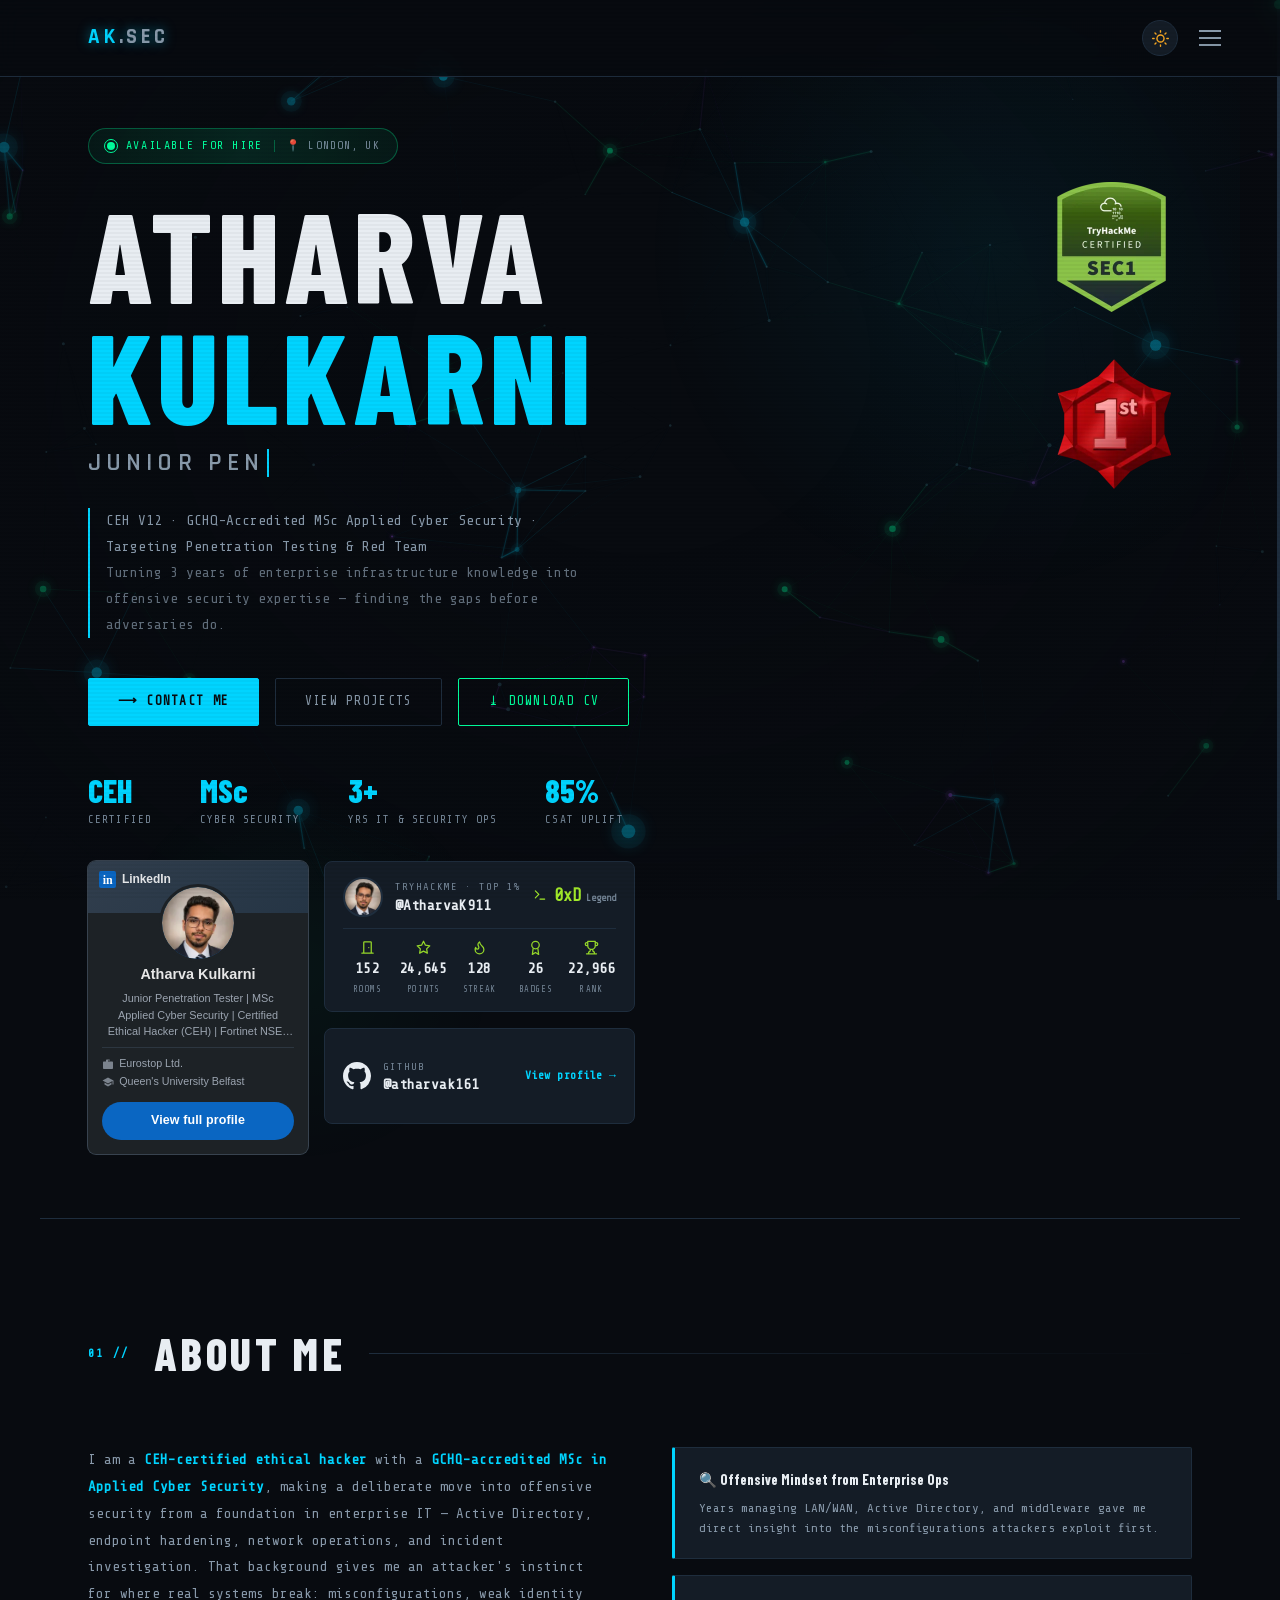
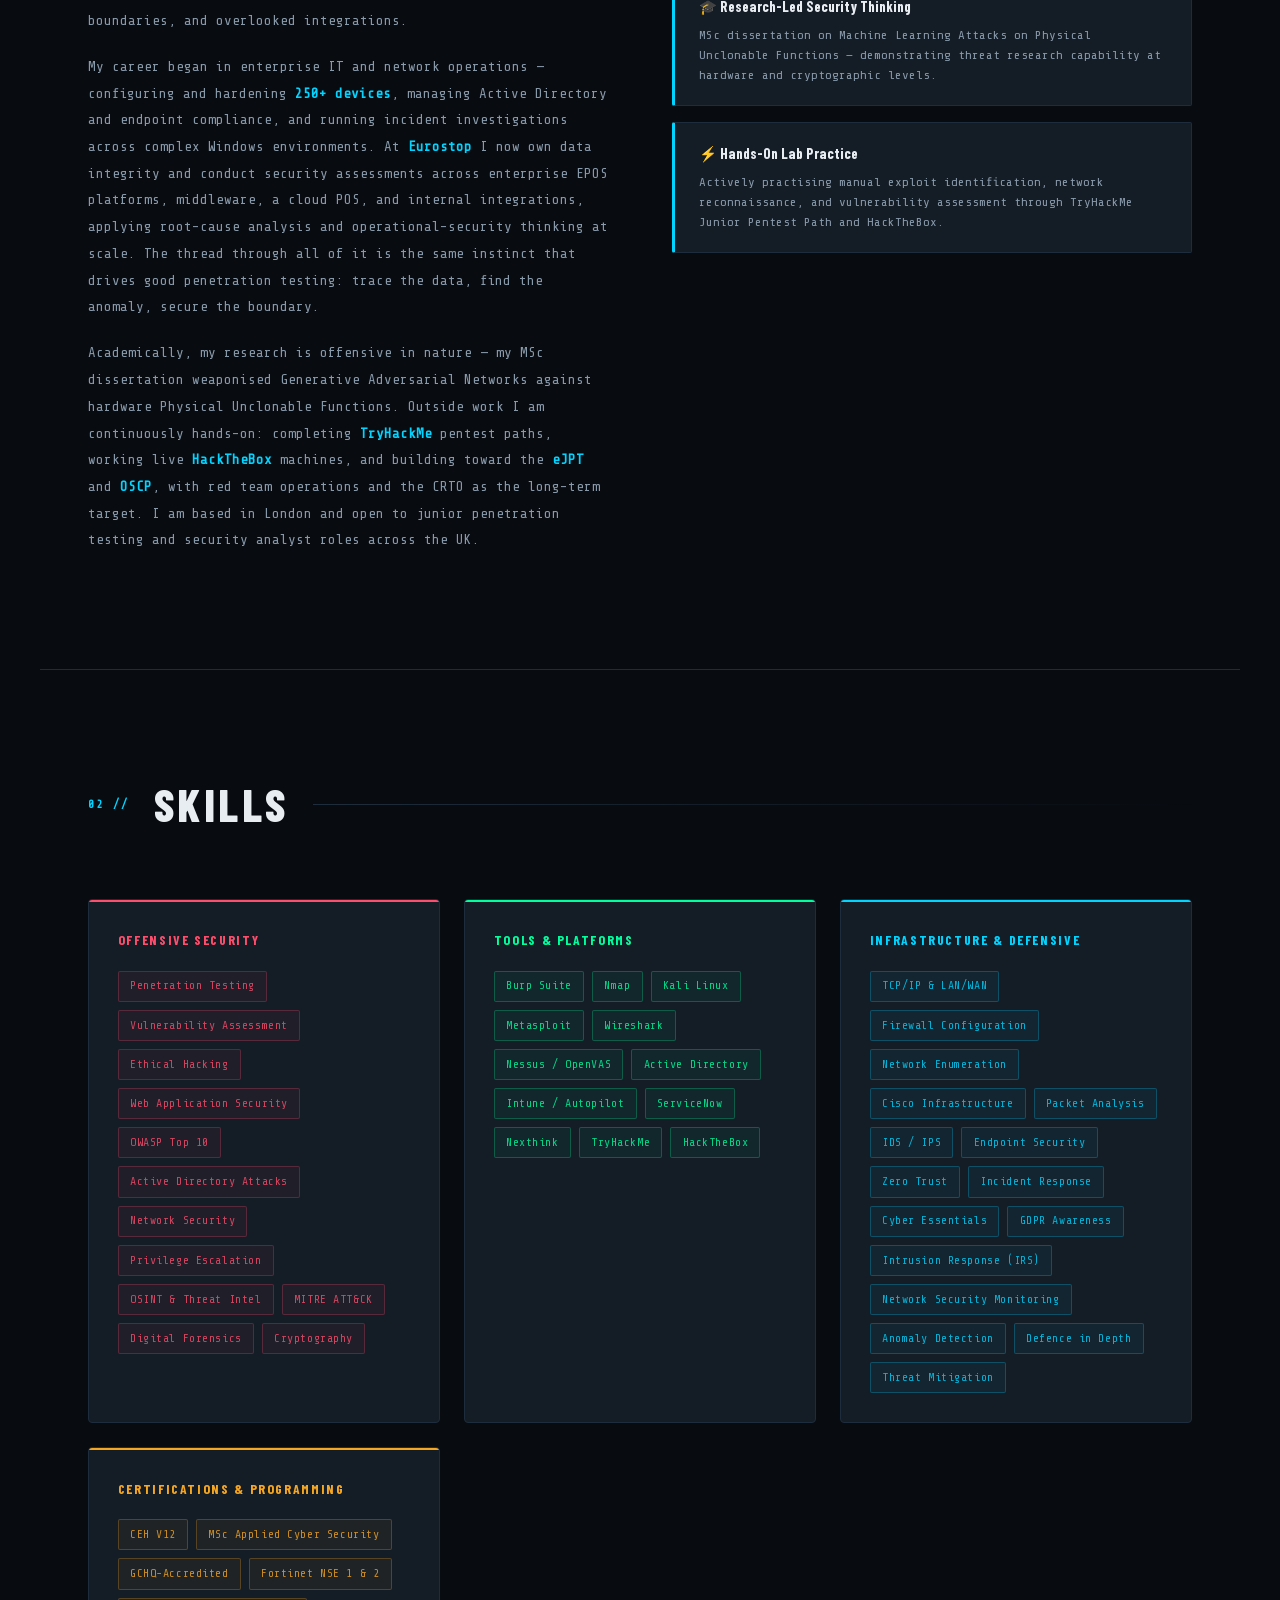
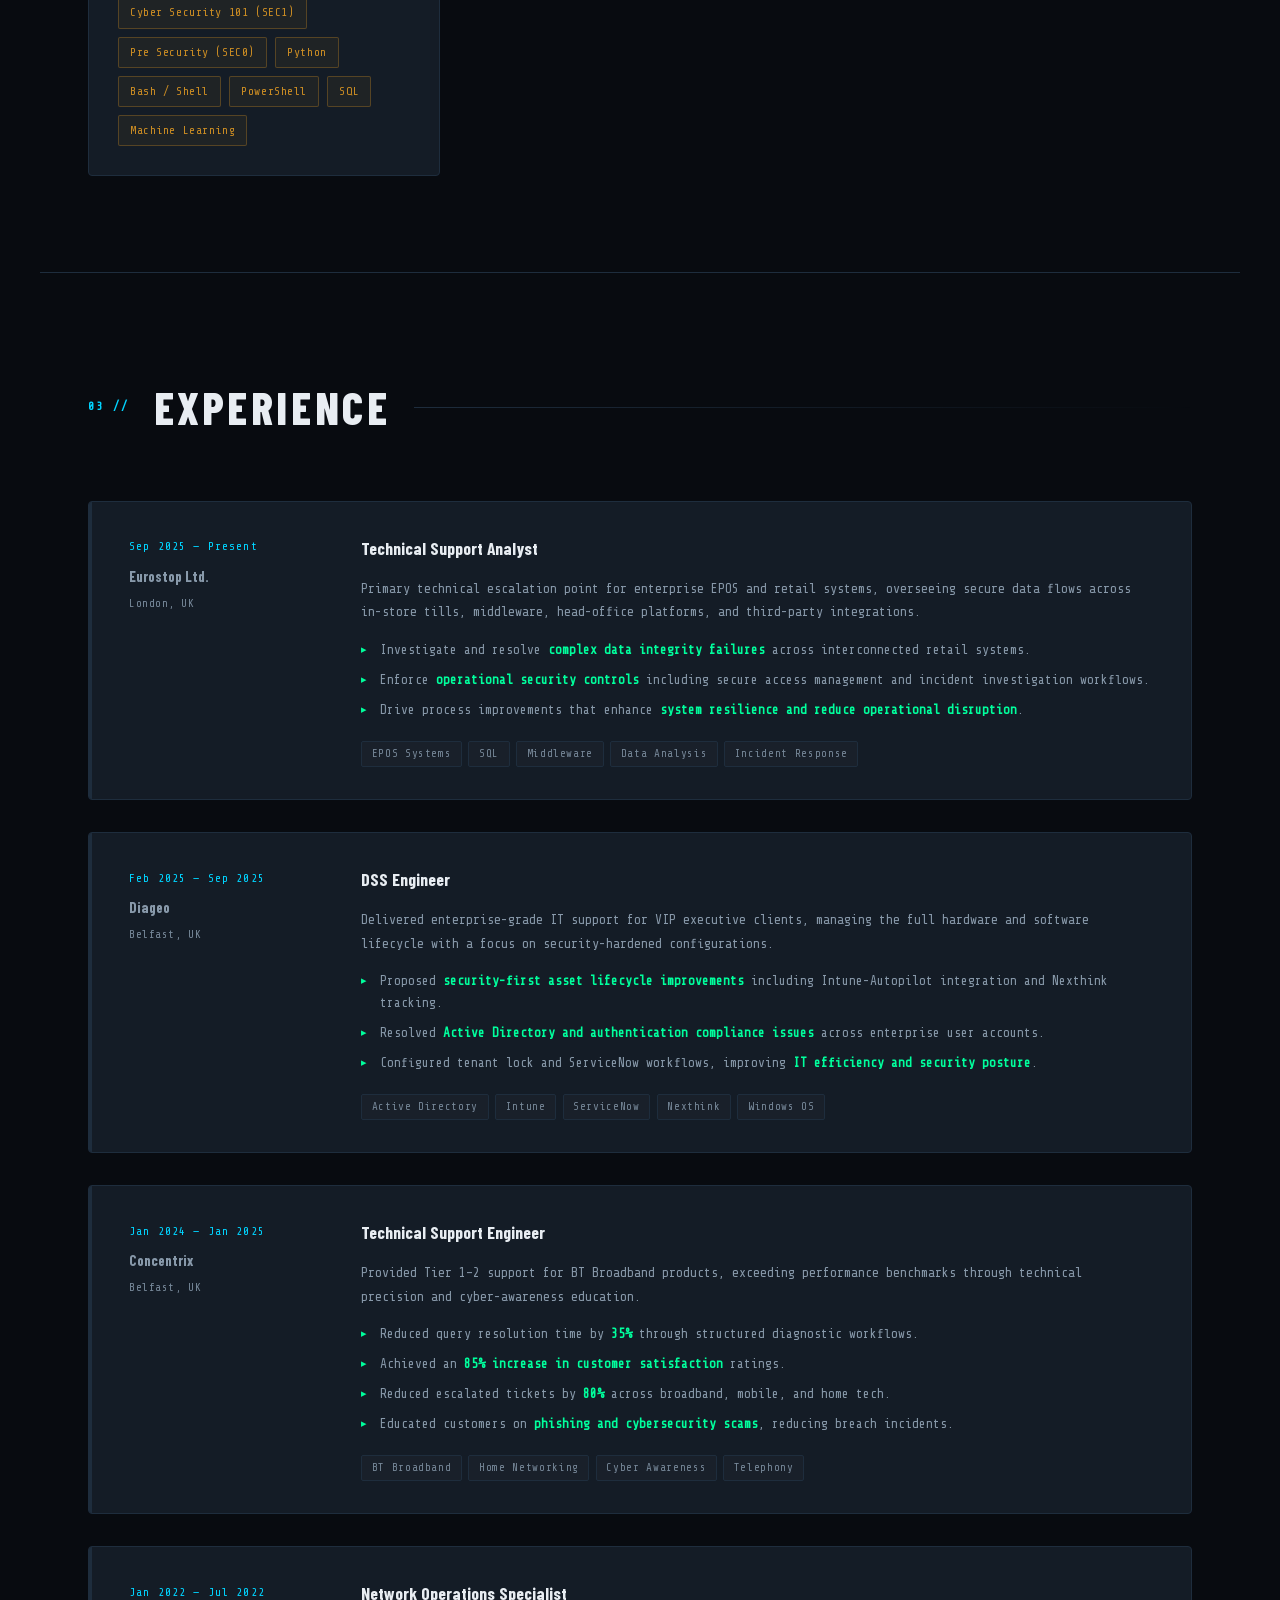
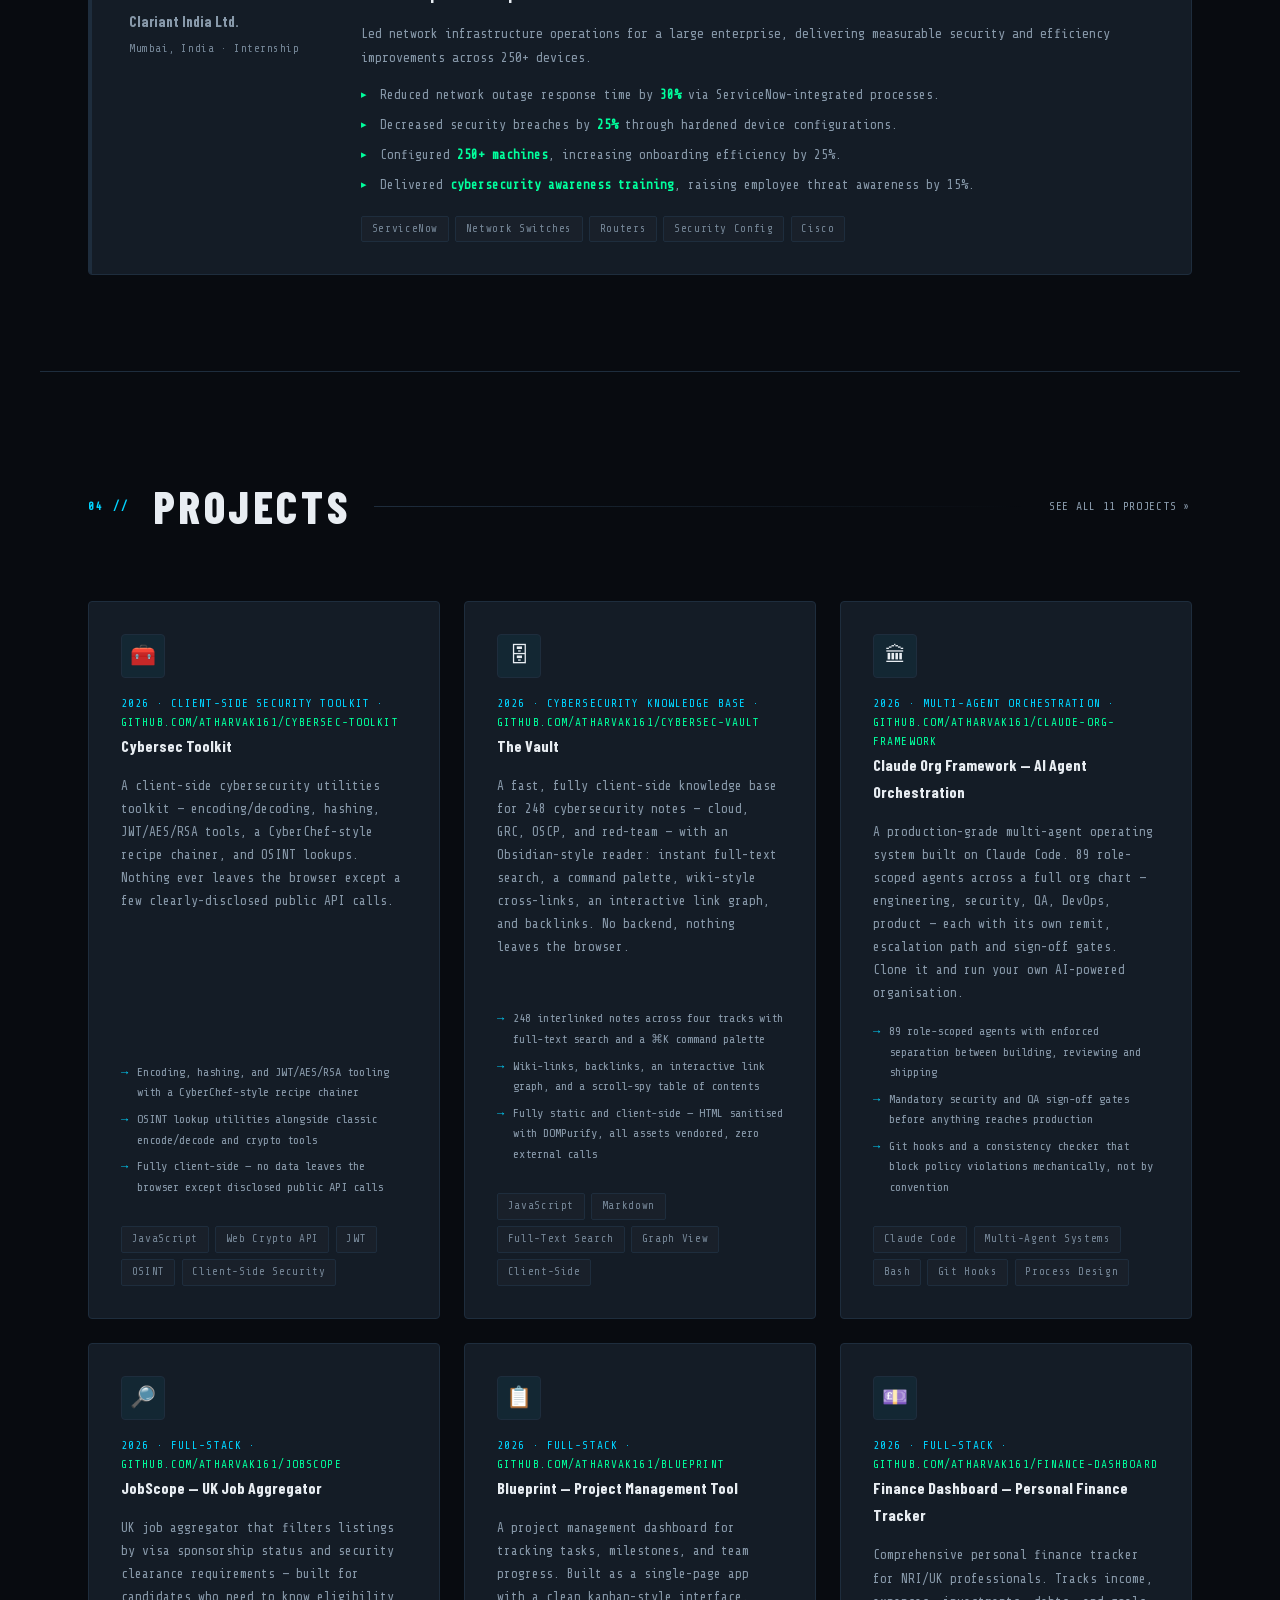
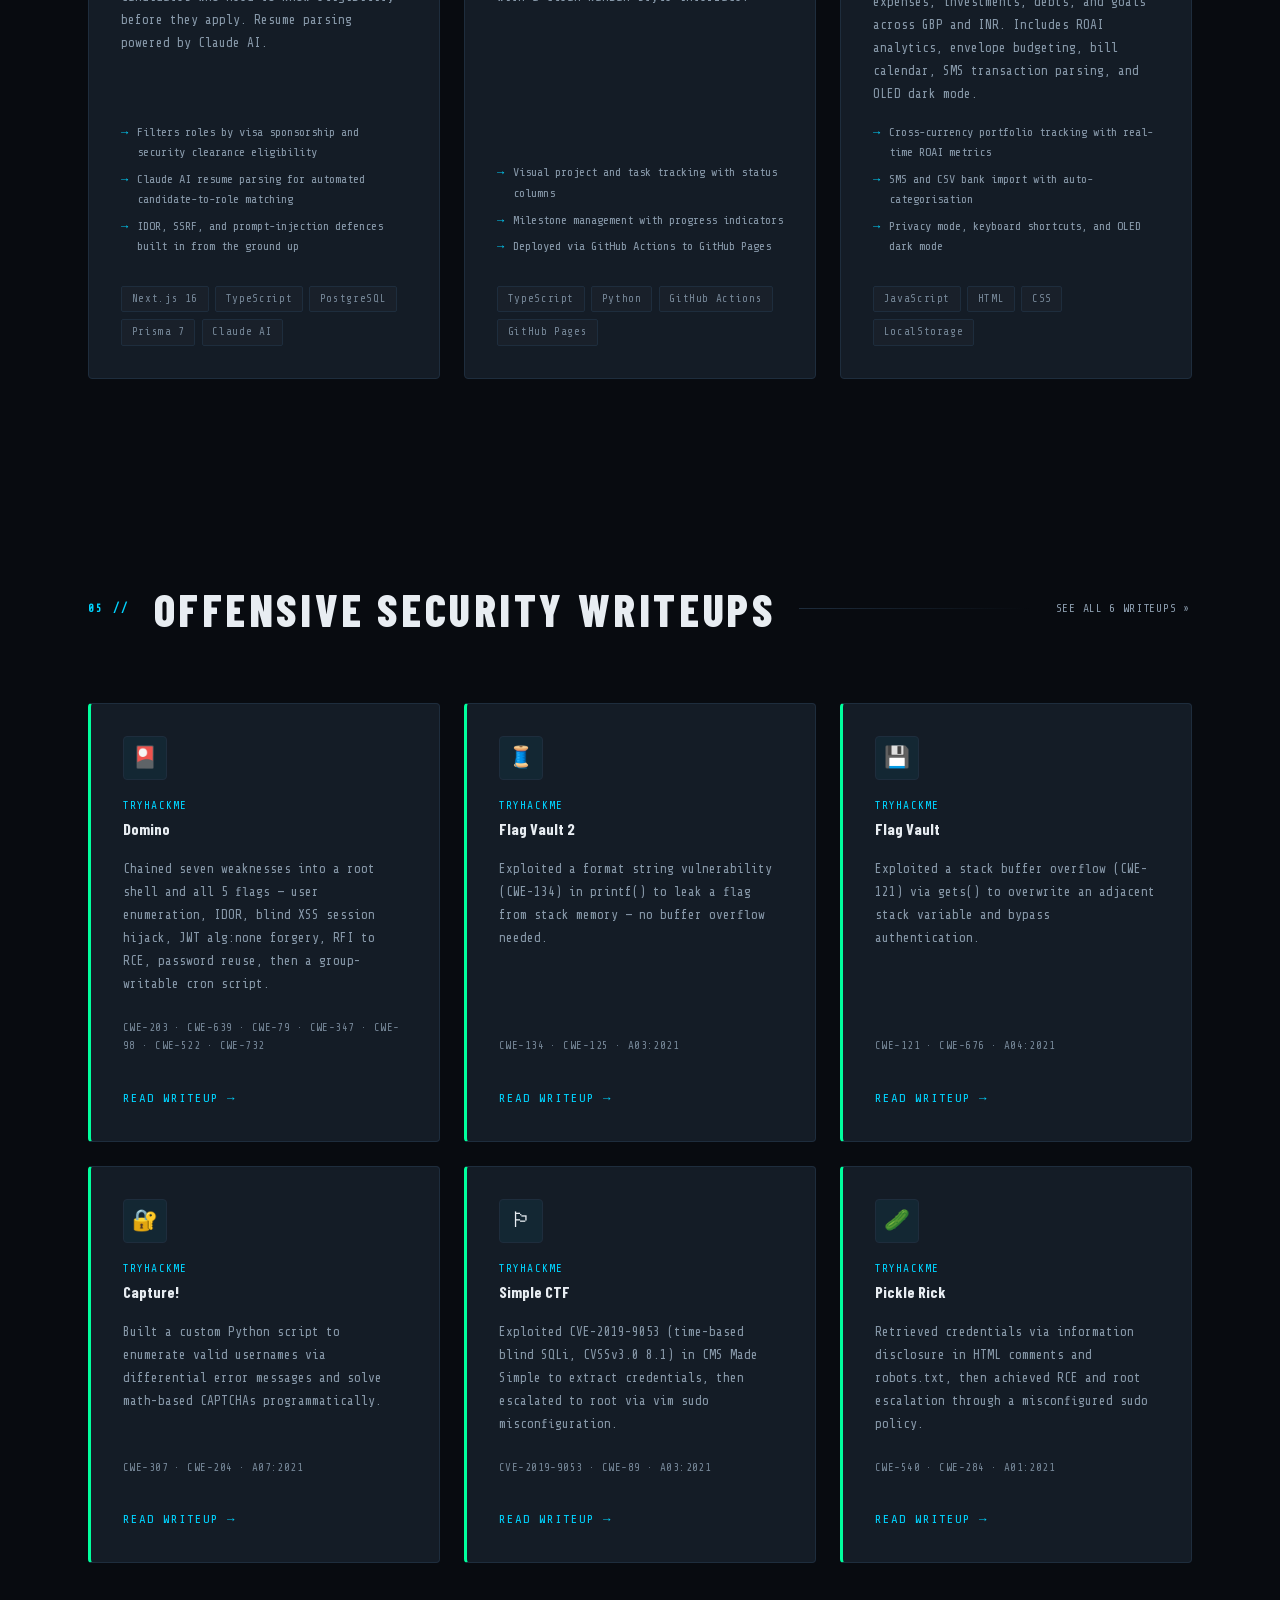
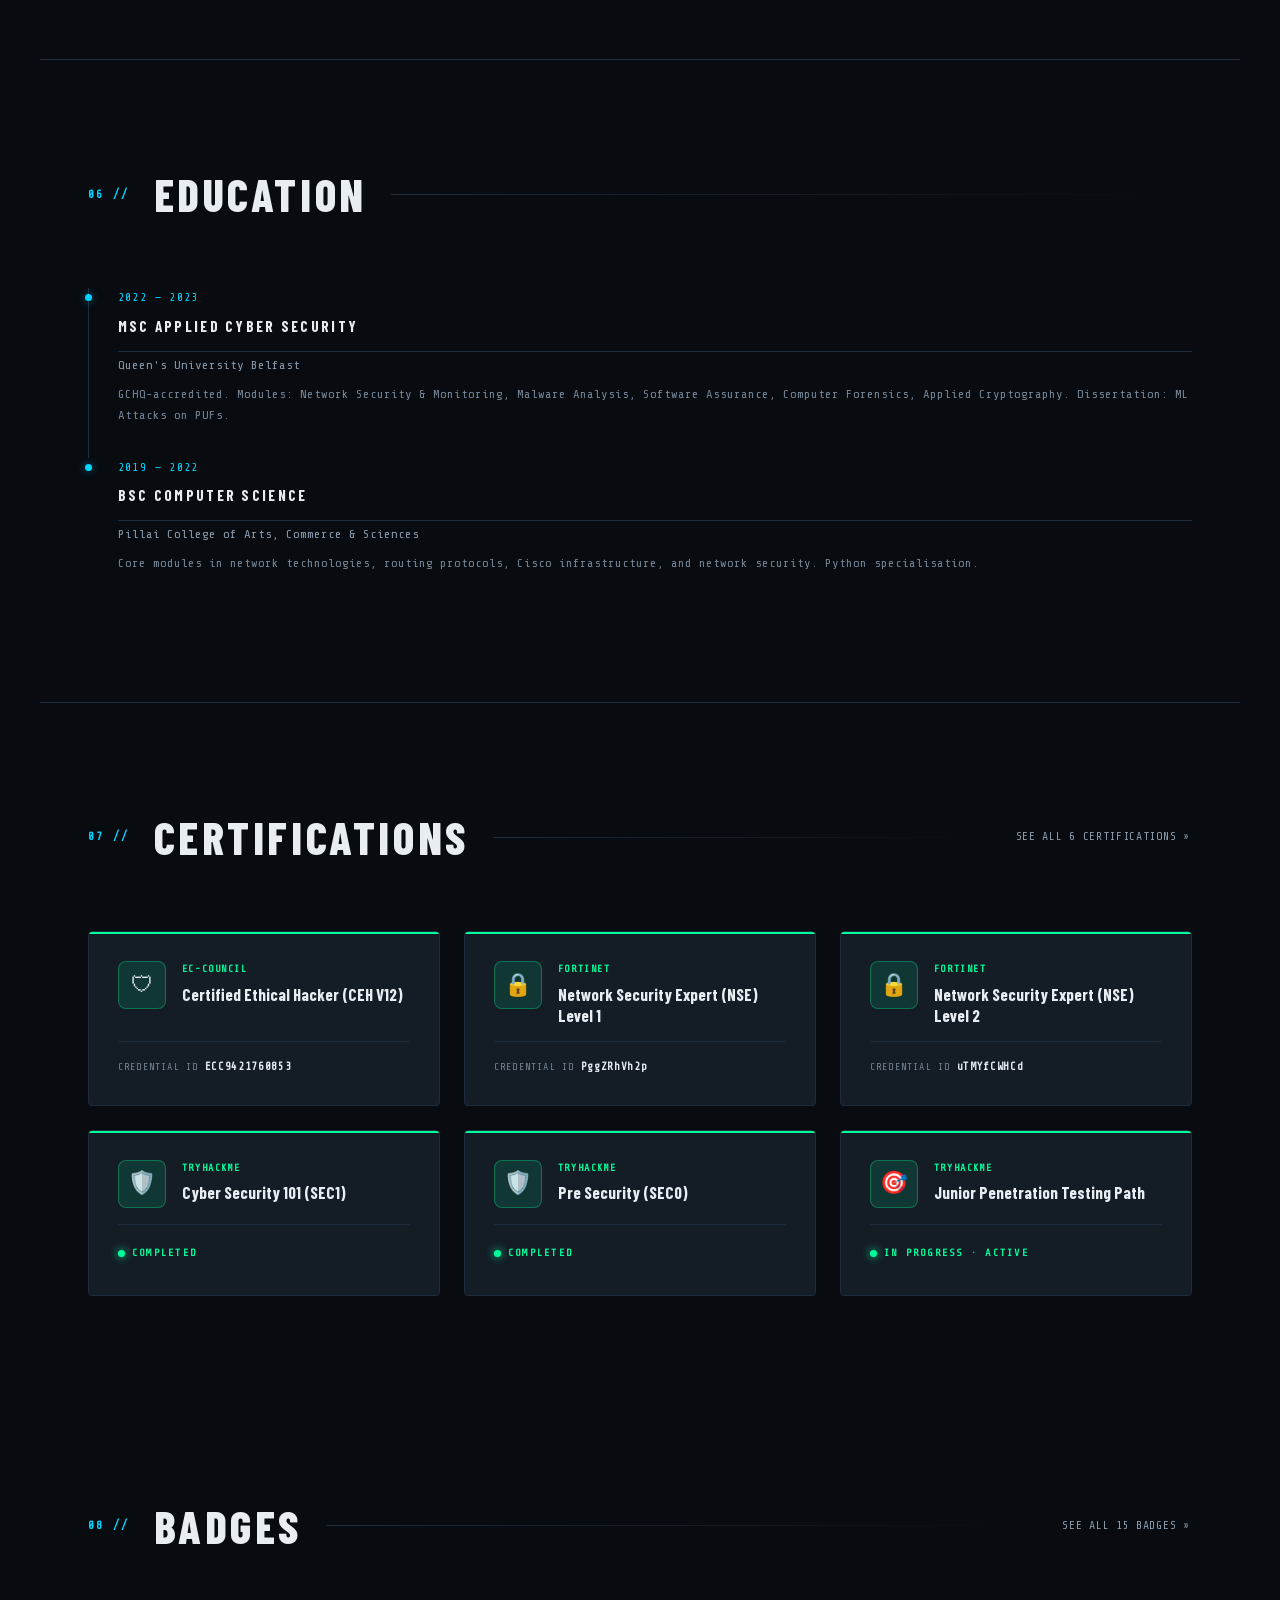
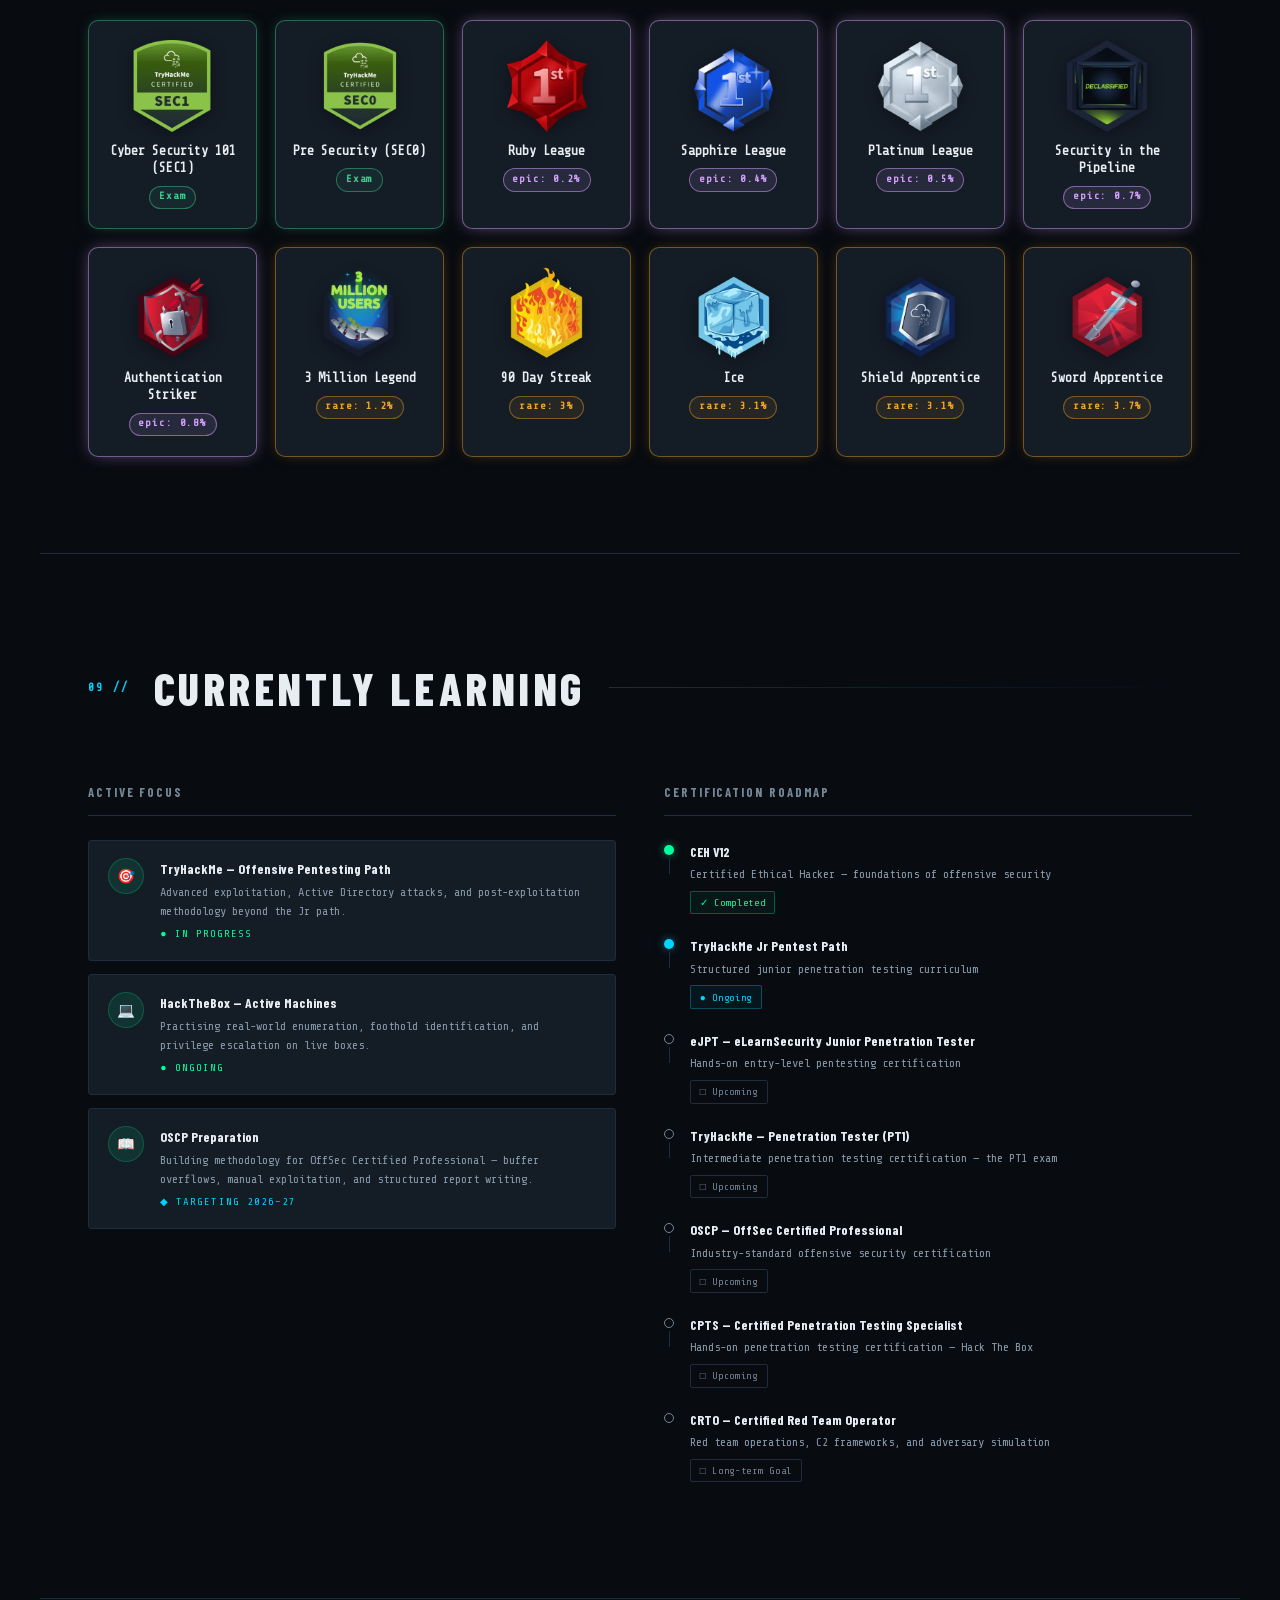
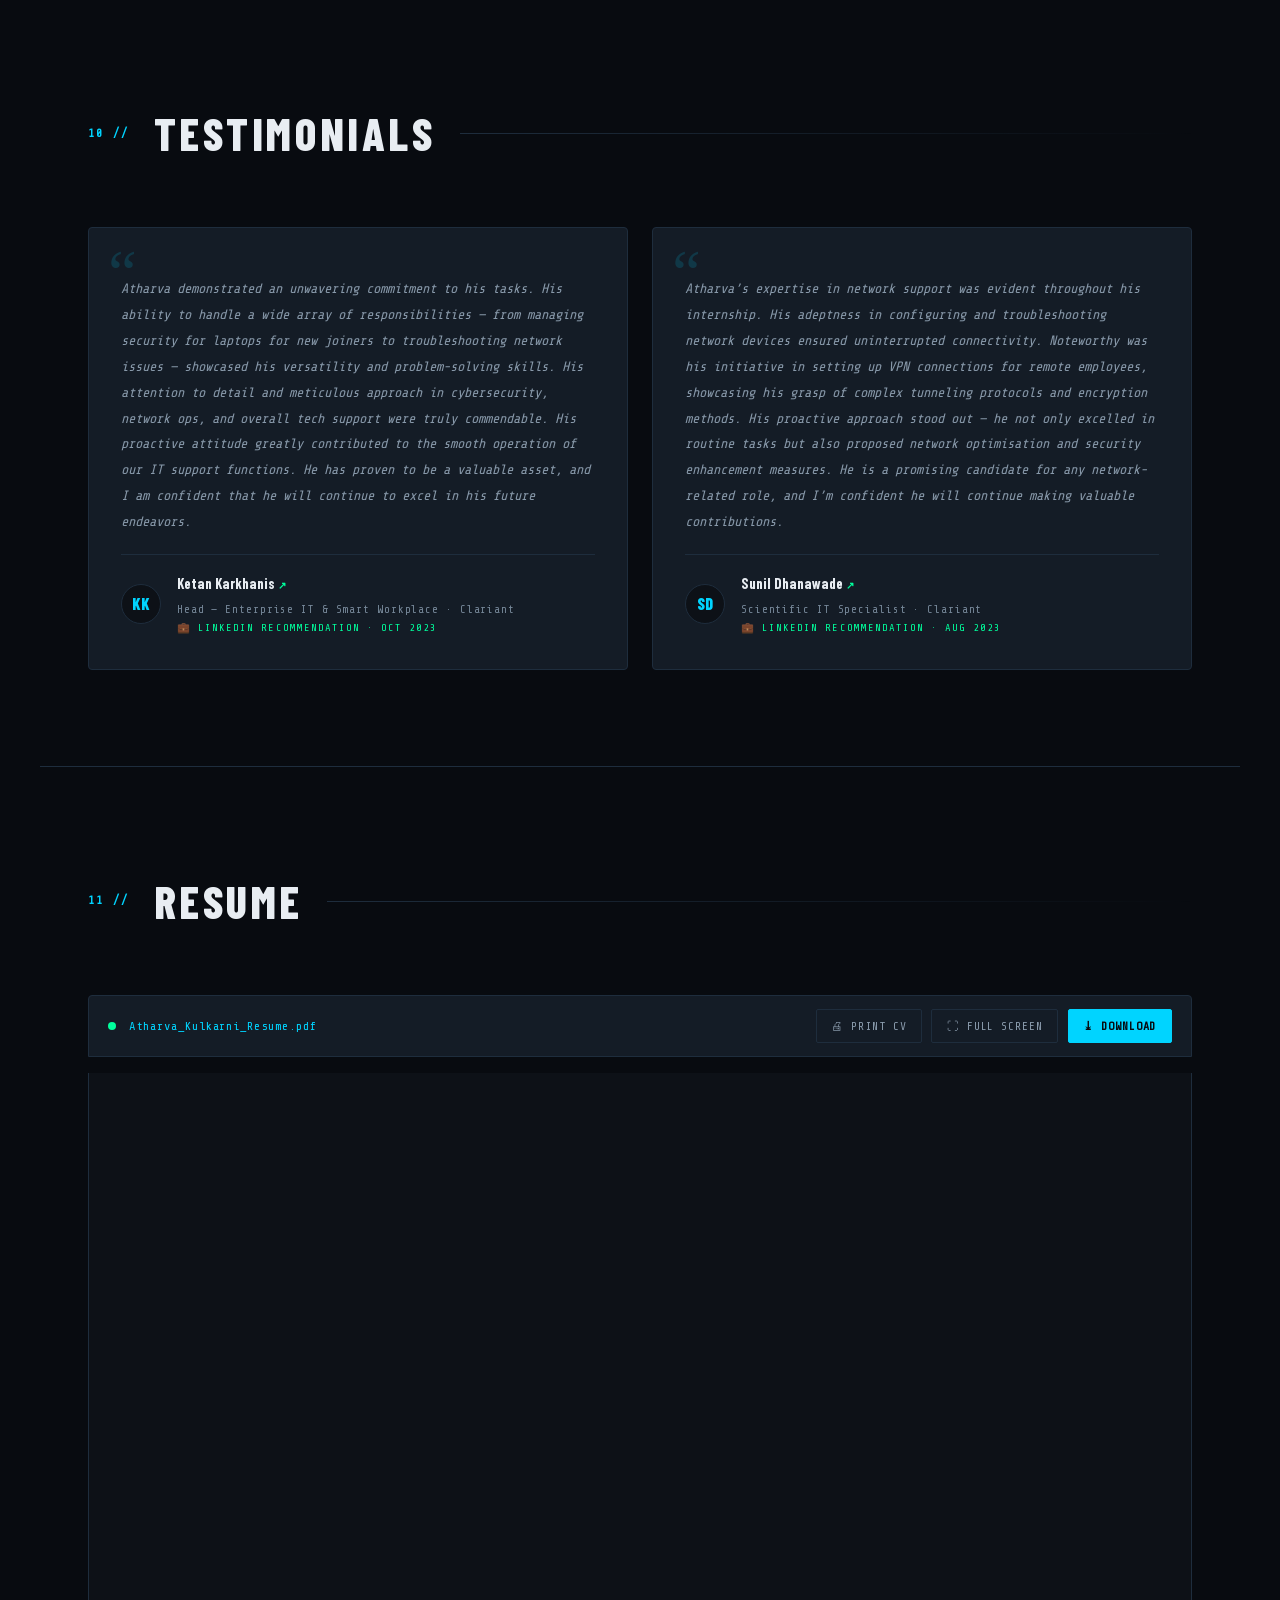
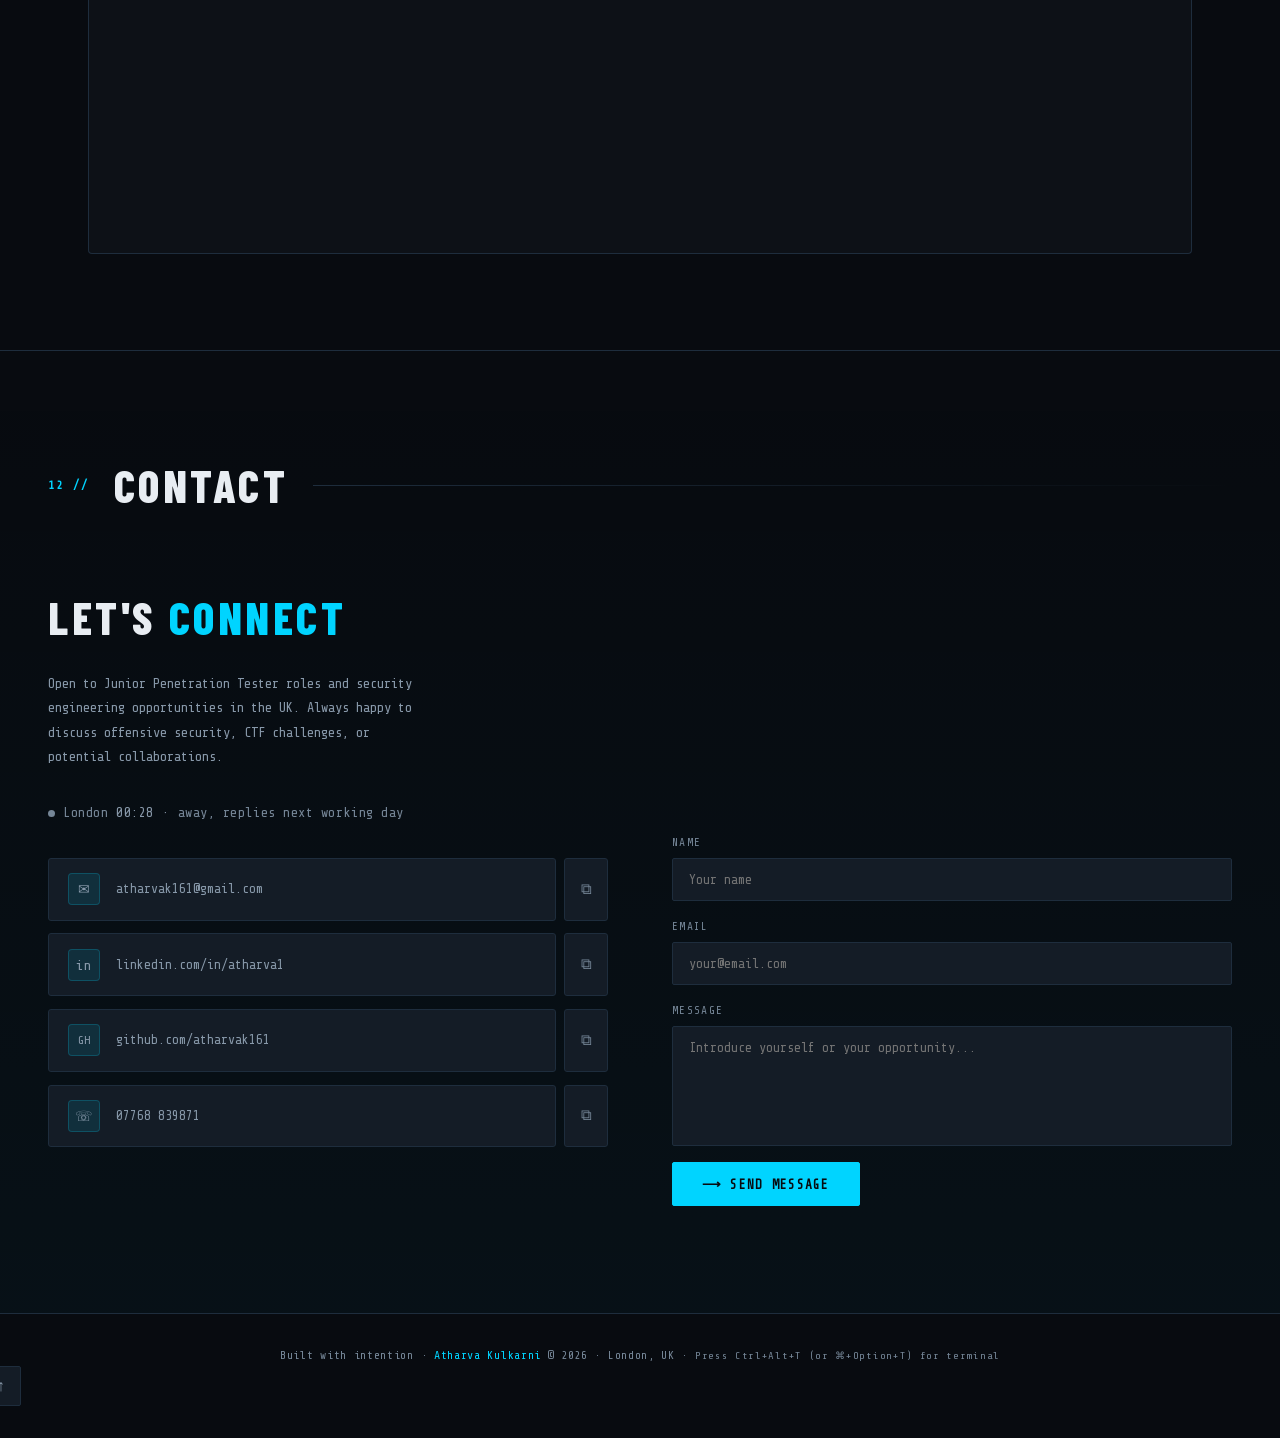
==== commit ec828fb1: "Structured data on the three remaining hubs, and one address for the site M1. projects, badges and c" ====
--- a/index.html
+++ b/index.html
@@ -13,13 +13,12 @@
 <meta name="viewport" content="width=device-width, initial-scale=1.0">
 <title>Atharva Kulkarni — Junior Pentester | CEH V12 | London</title>
 <meta name="description" content="Junior penetration tester in London. CEH V12, GCHQ-accredited MSc, three years in enterprise security operations. CTF writeups and security tooling.">
-<meta name="keywords" content="penetration testing, vulnerability assessment, ethical hacking, CEH, cyber security, red team, London, web application security, active directory, network security, burp suite, nmap, kali linux, metasploit, wireshark, nessus">
 <meta name="author" content="Atharva Kulkarni">
 <meta name="theme-color" content="#00d4ff">
 
 <!-- Open Graph / LinkedIn / Facebook -->
 <meta property="og:type" content="website">
-<meta property="og:url" content="https://atharvaxsecurity.com">
+<meta property="og:url" content="https://atharvaxsecurity.com/">
 <meta property="og:title" content="Atharva Kulkarni — Security Analyst | Offensive Security | CEH V12">
 <meta property="og:description" content="CEH V12 Certified | GCHQ-accredited MSc Applied Cyber Security | Transitioning into offensive security and penetration testing. Portfolio of security projects and experience.">
 <meta property="og:image" content="https://atharvaxsecurity.com/thumbnail.jpg">
@@ -28,7 +27,7 @@
 
 <!-- Twitter Card -->
 <meta name="twitter:card" content="summary_large_image">
-<meta name="twitter:url" content="https://atharvaxsecurity.com">
+<meta name="twitter:url" content="https://atharvaxsecurity.com/">
 <meta name="twitter:title" content="Atharva Kulkarni — Security Analyst | Offensive Security | CEH V12">
 <meta name="twitter:description" content="CEH V12 Certified | GCHQ-accredited MSc Applied Cyber Security | Transitioning into penetration testing and red team operations.">
 <meta name="twitter:image" content="https://atharvaxsecurity.com/thumbnail.jpg">
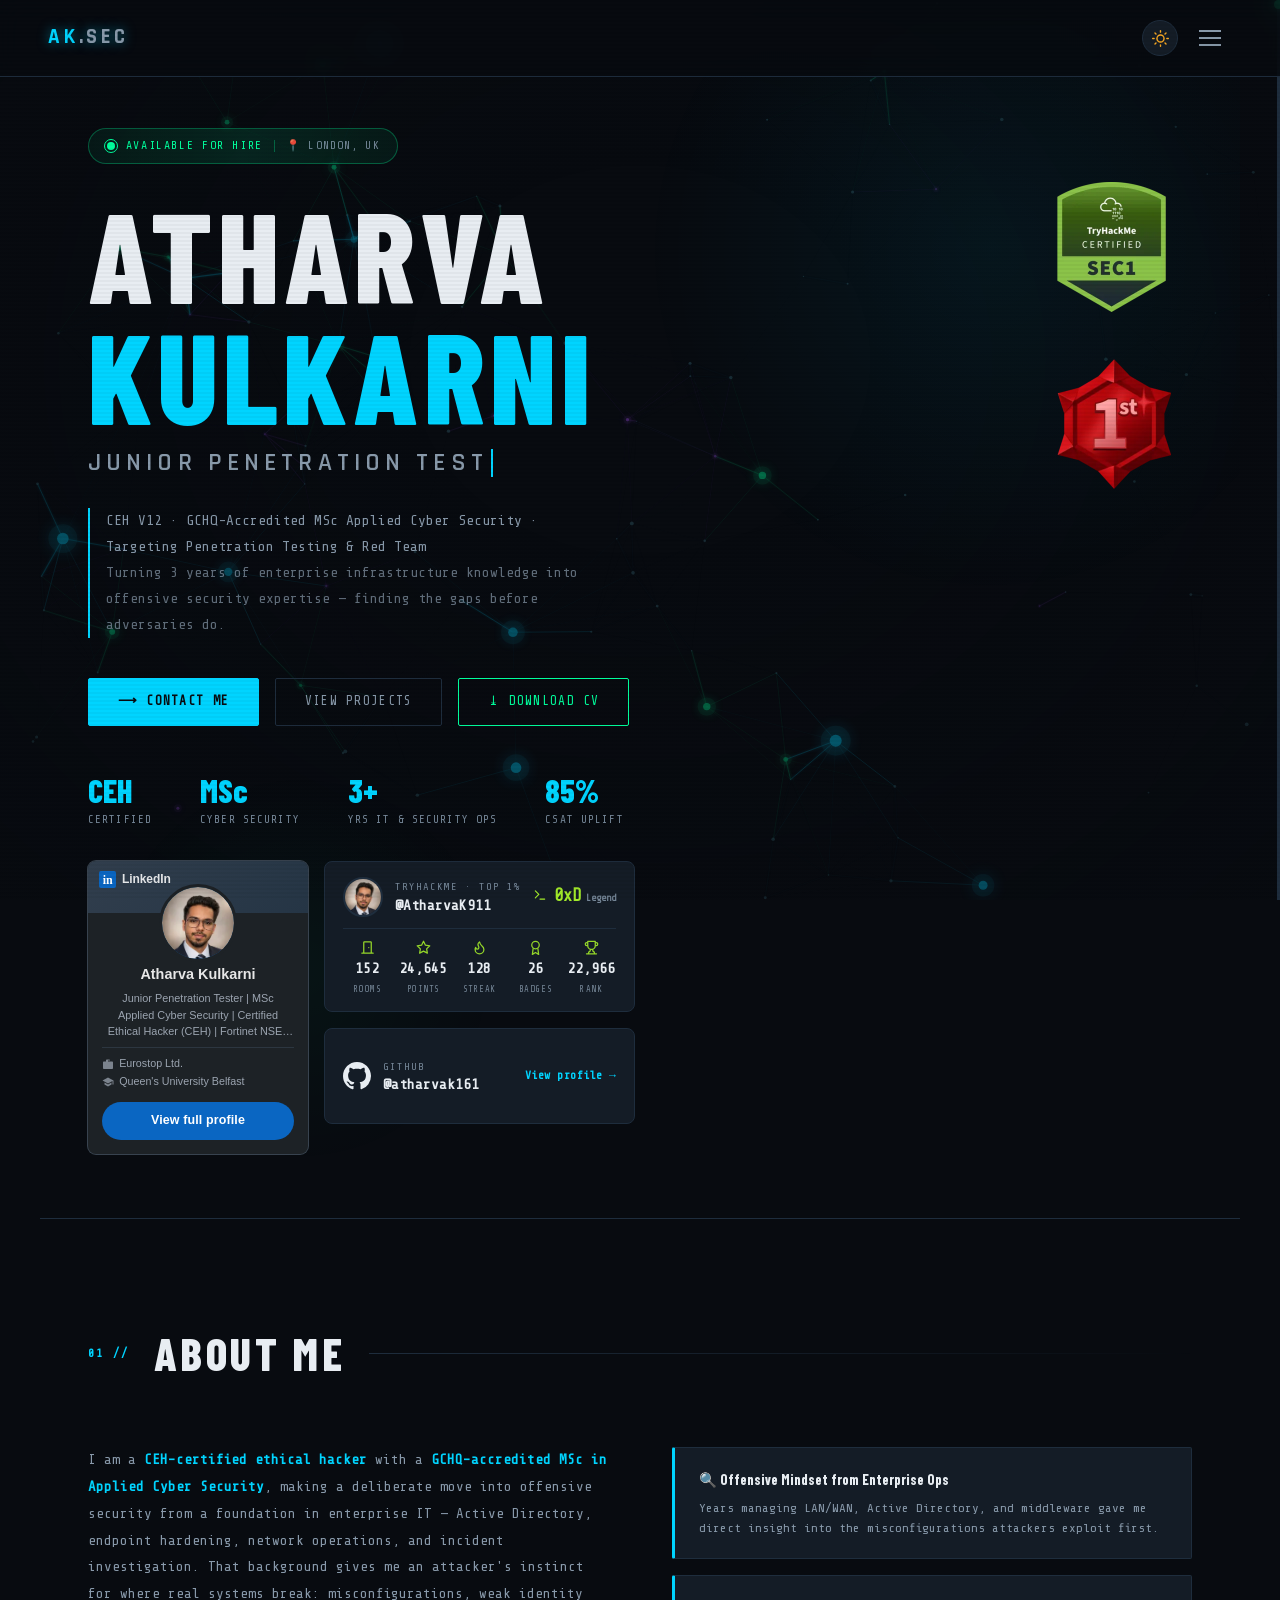
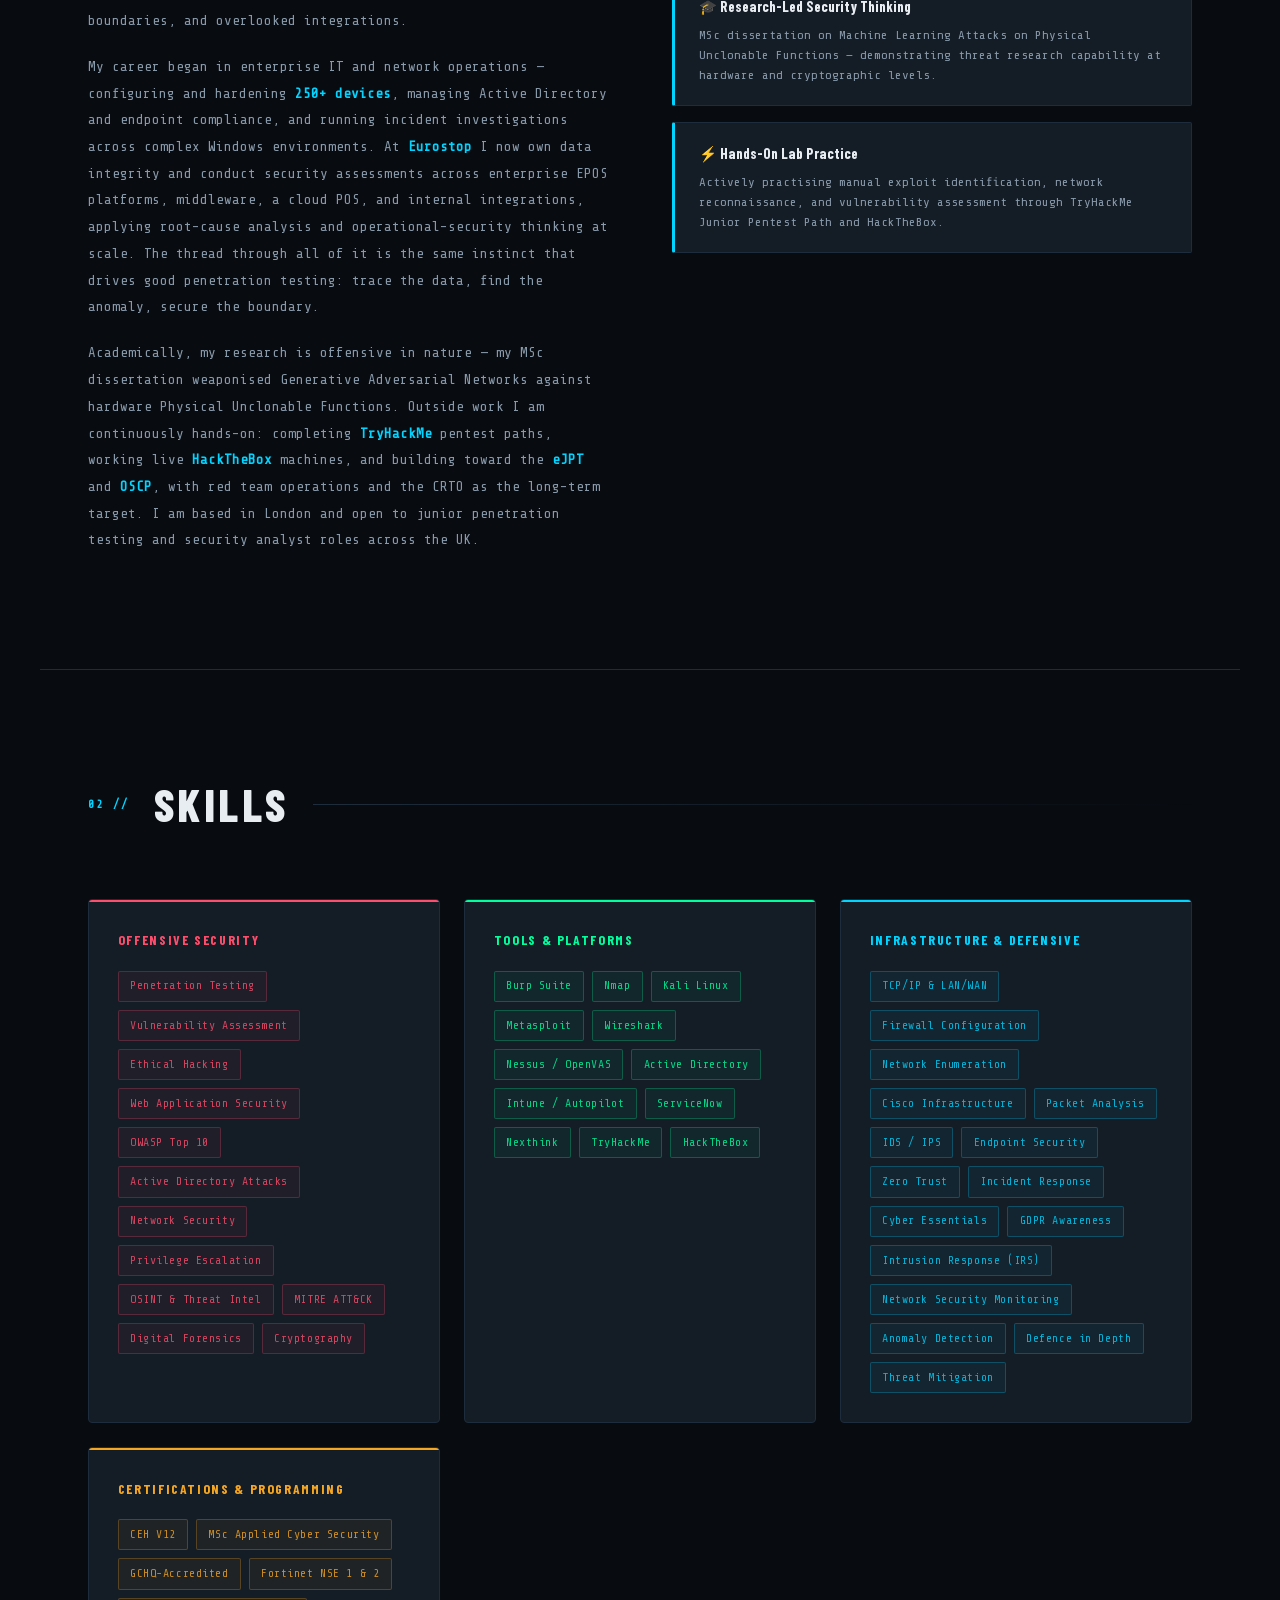
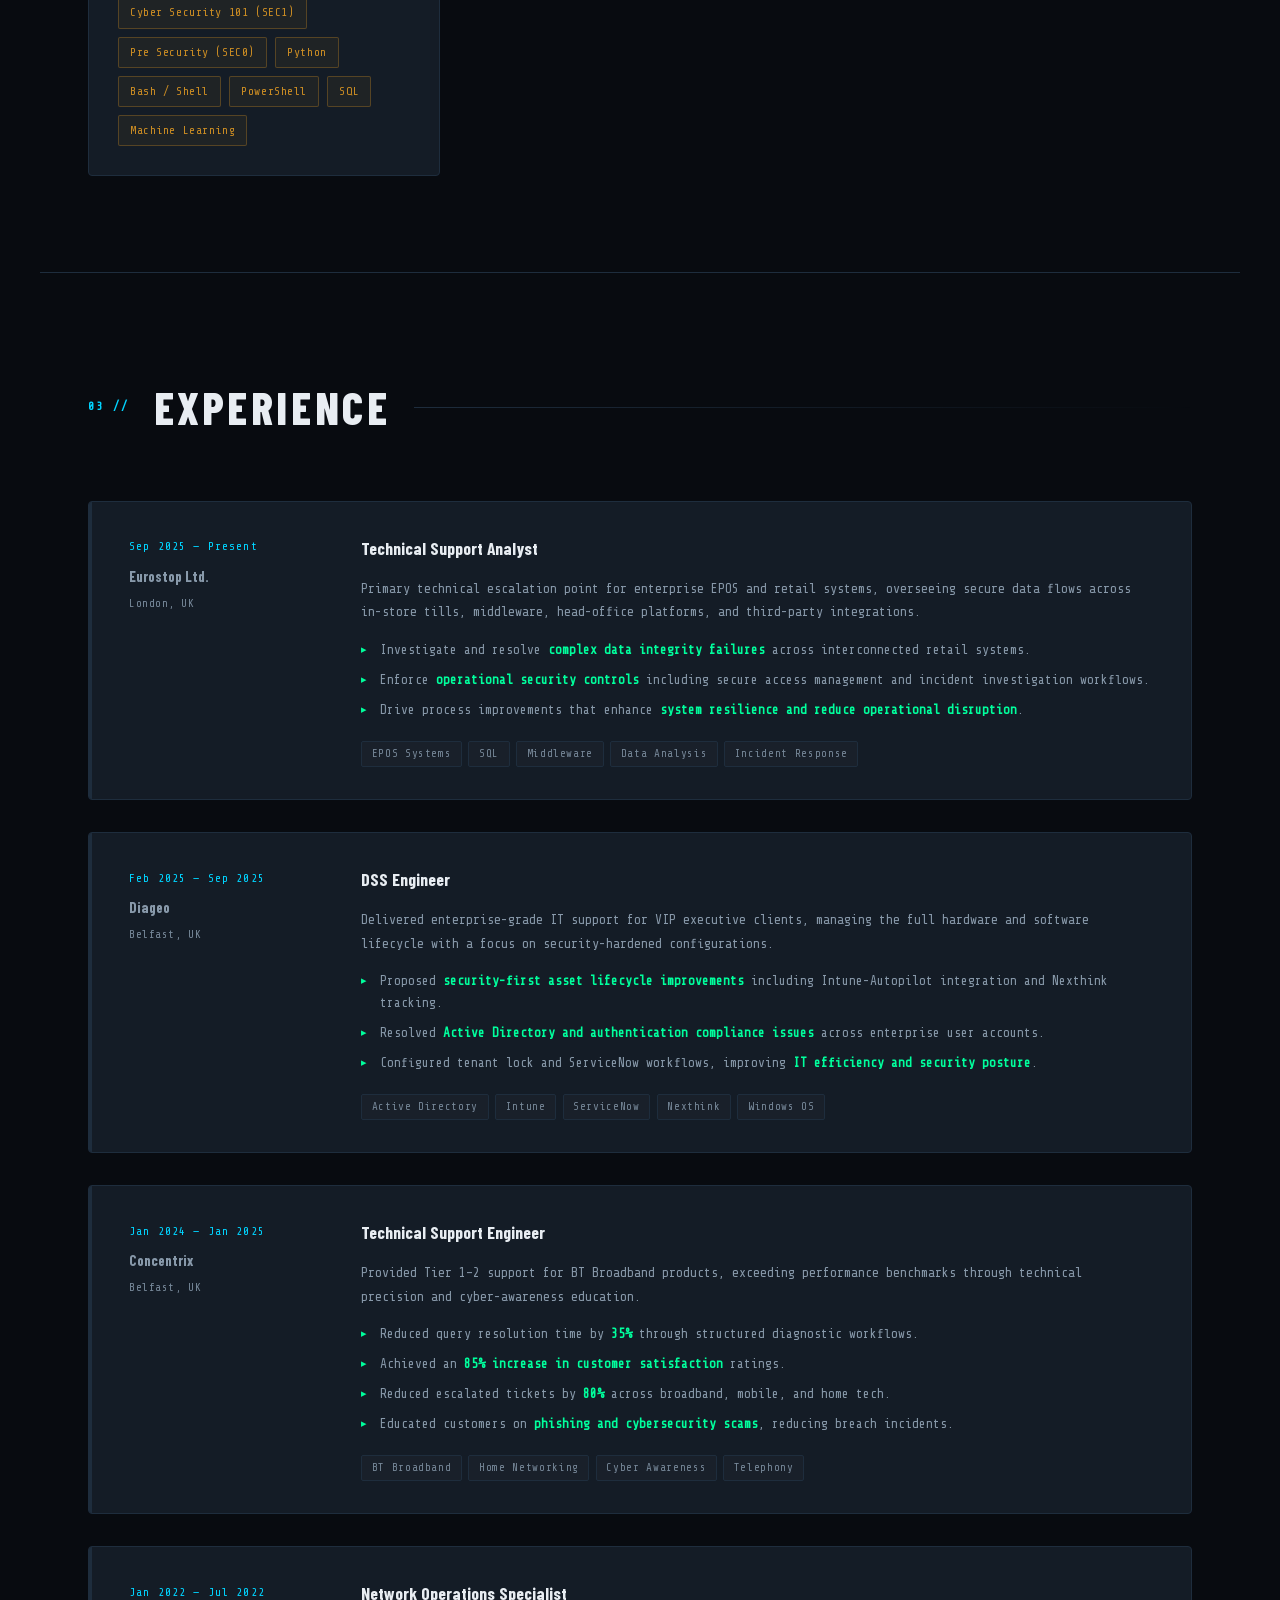
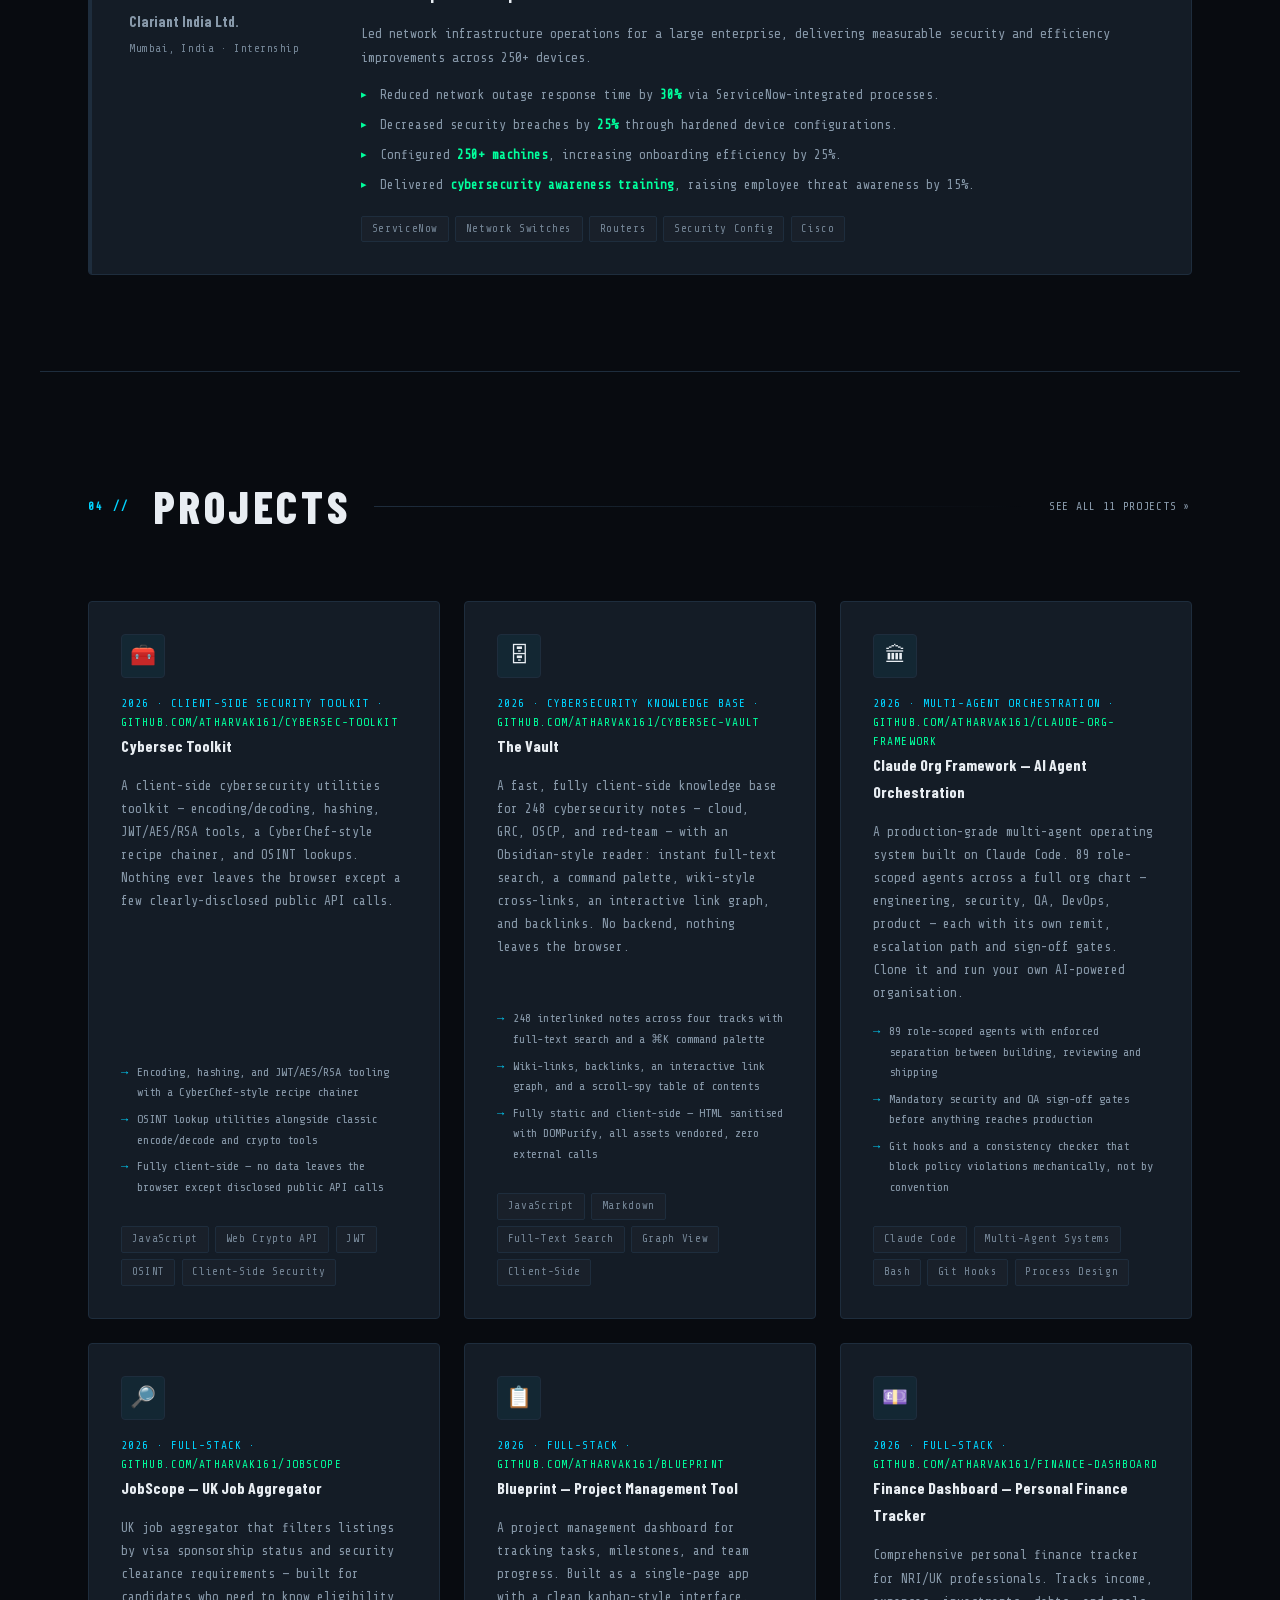
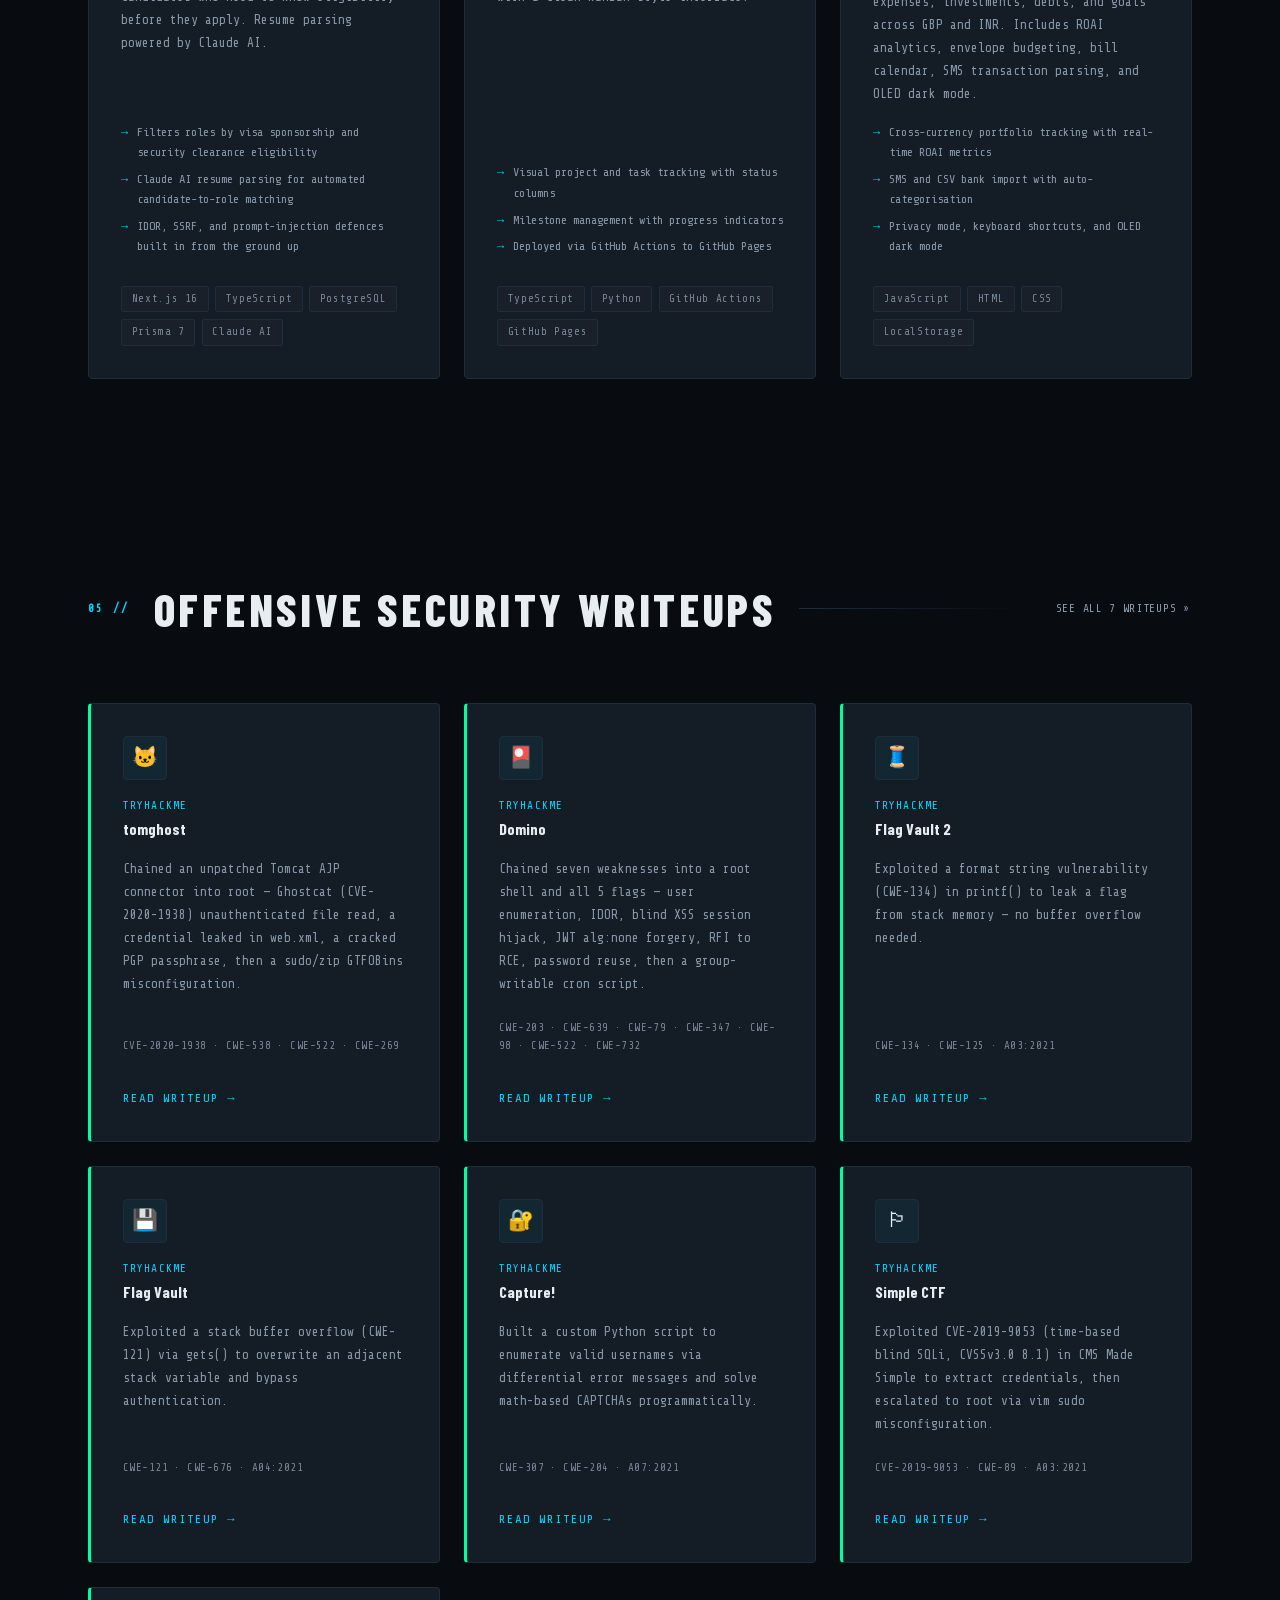
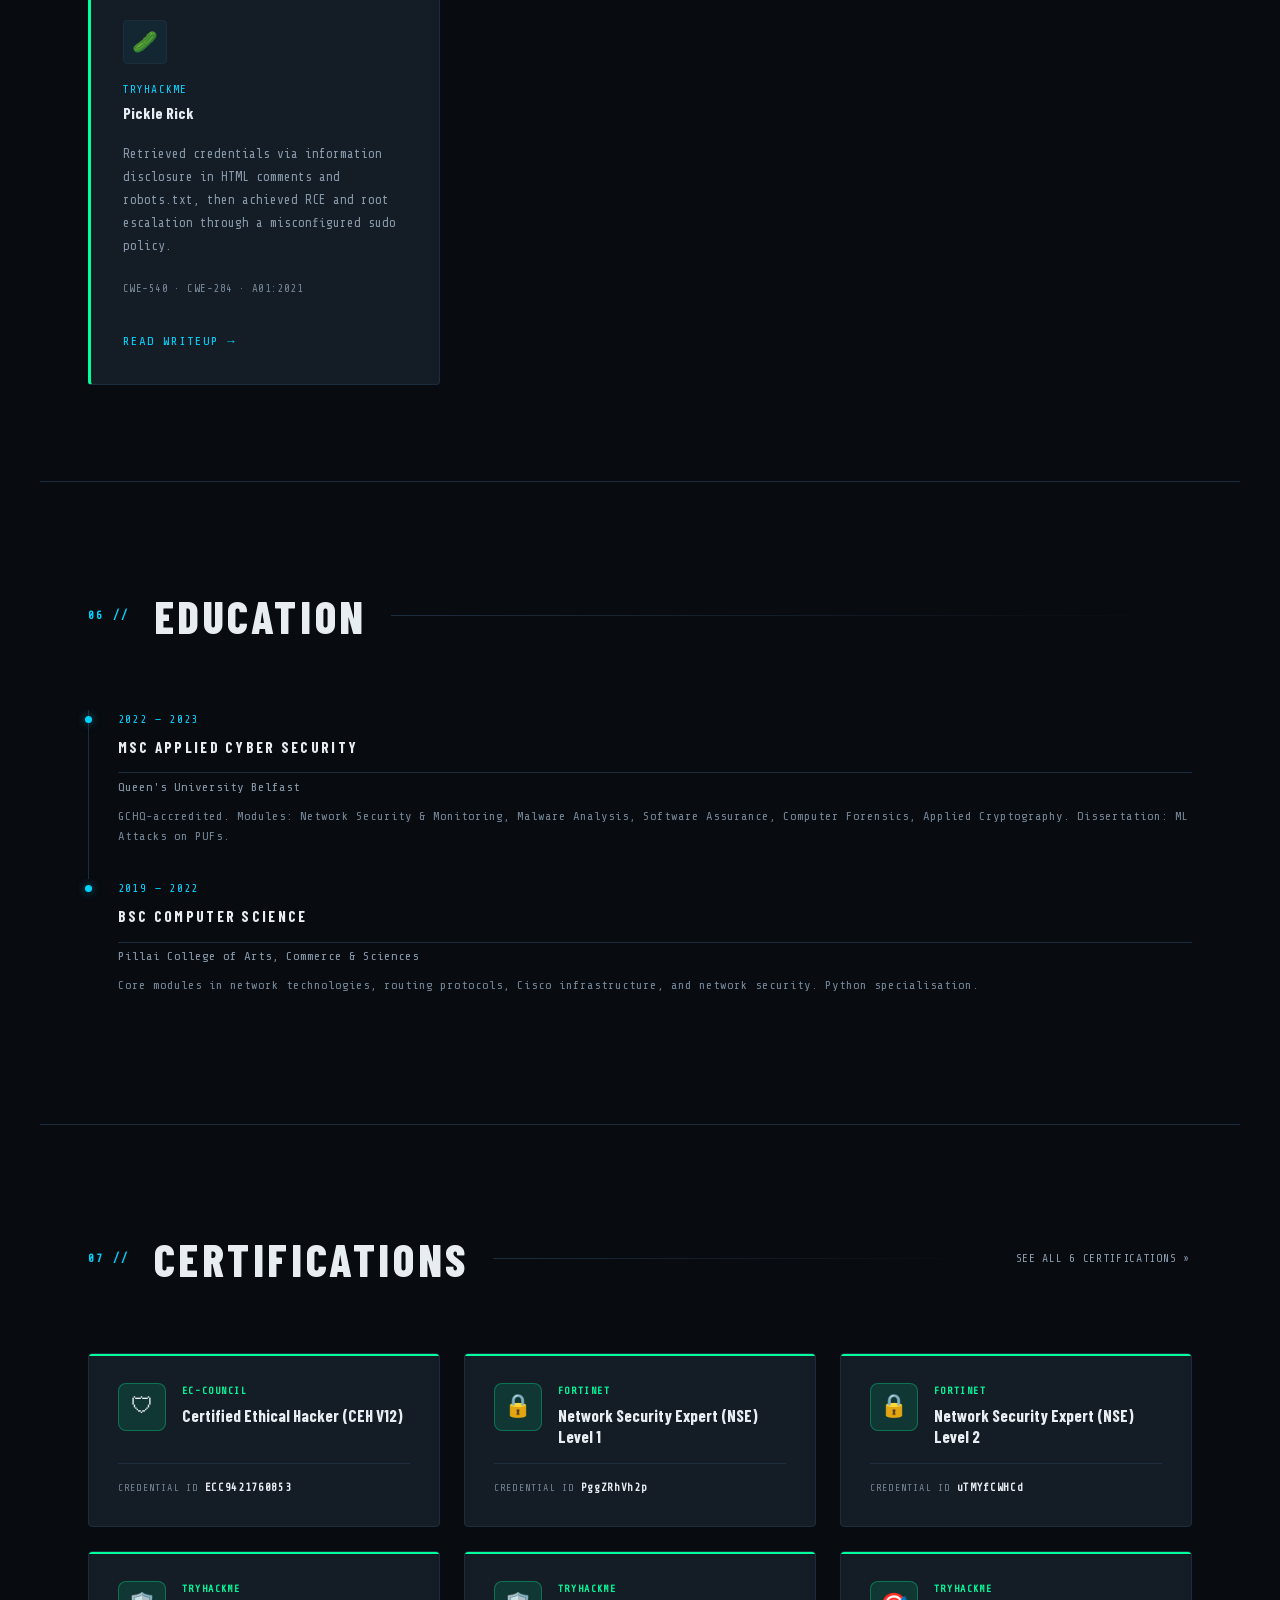
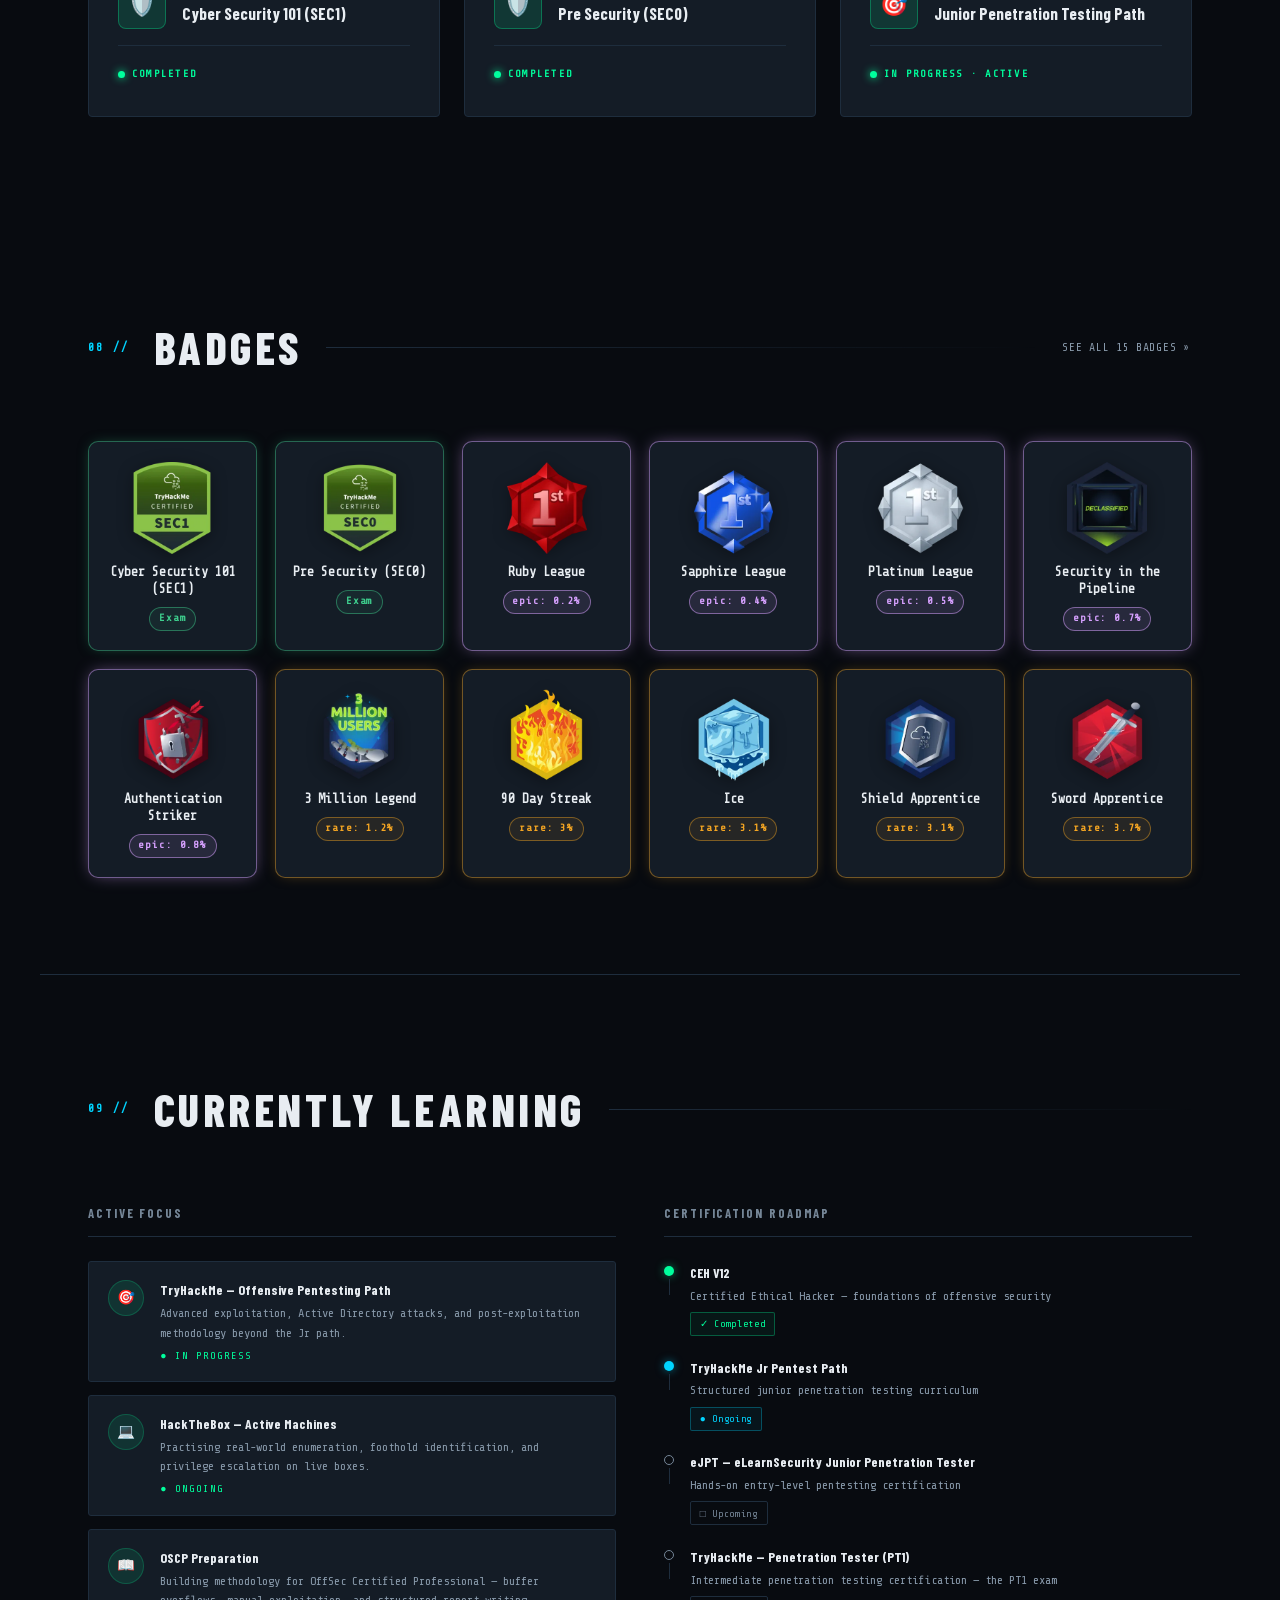
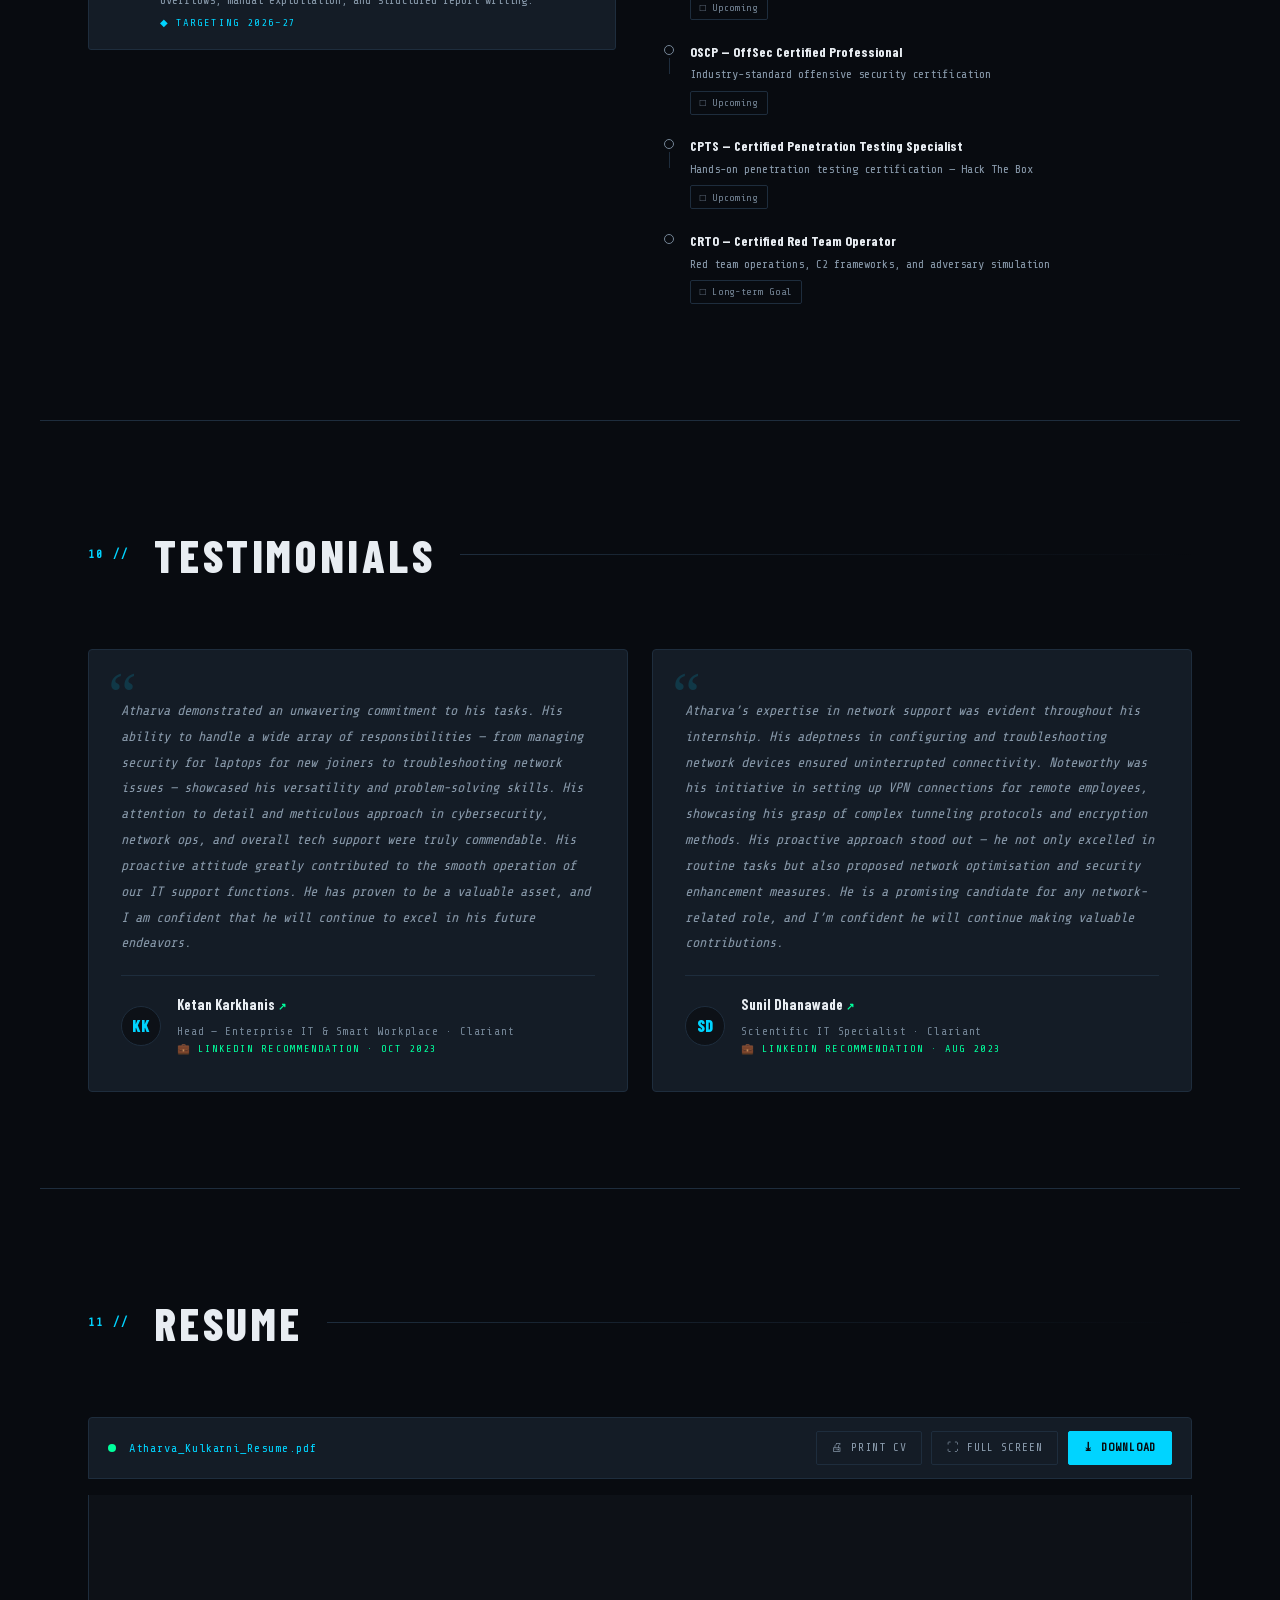
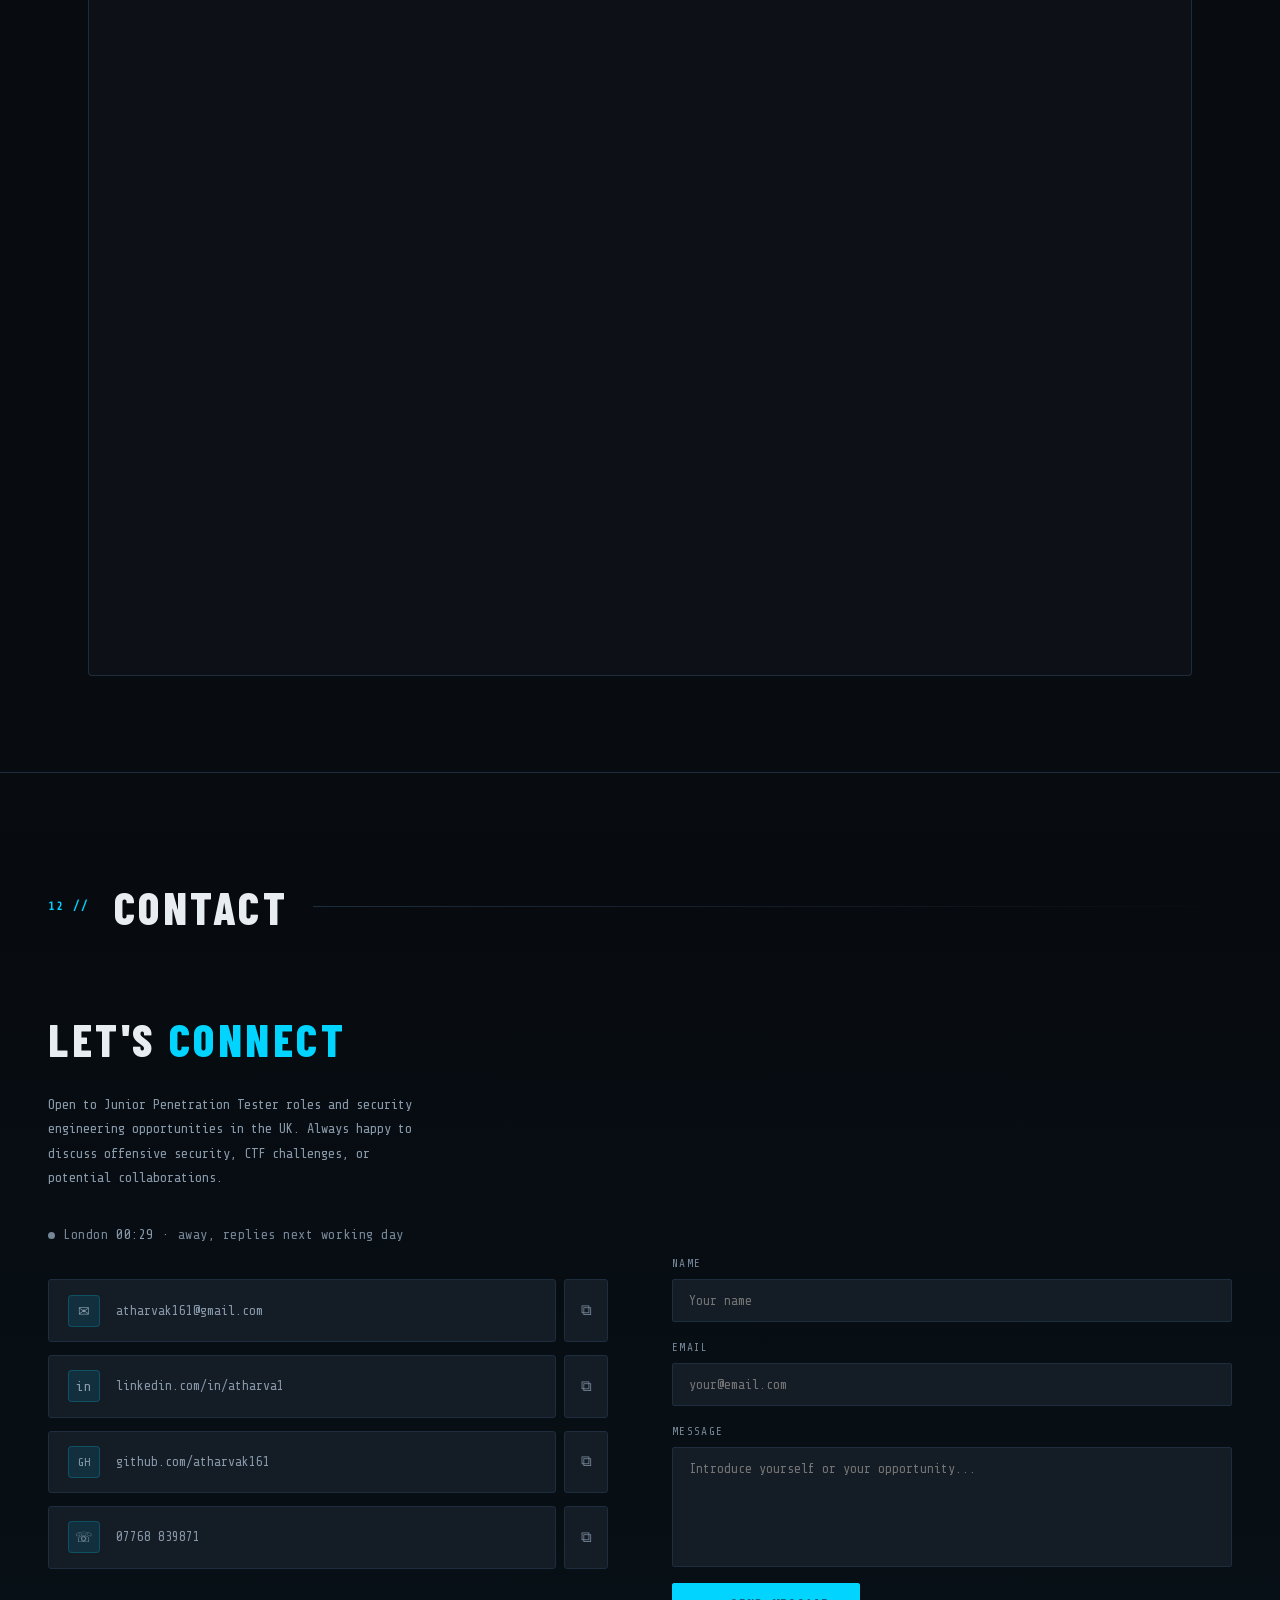
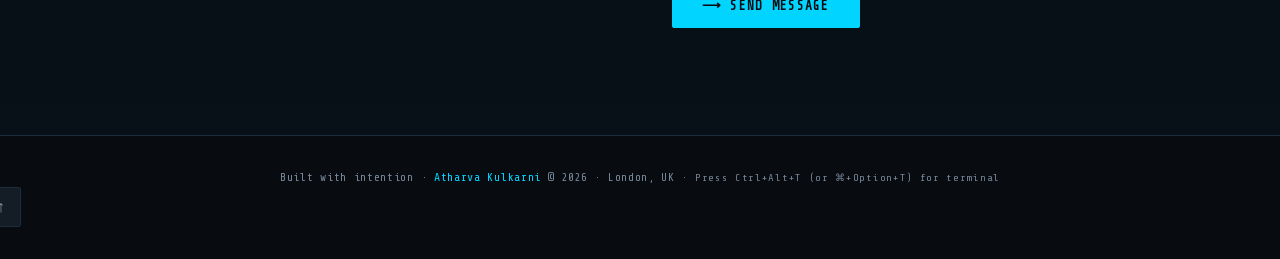
==== commit 5b0d019c: "Add the tomghost writeup, above Domino TryHackMe tomghost: an unpatched Apache Tomcat AJP connector " ====
--- a/index.html
+++ b/index.html
@@ -603,7 +603,7 @@
     <h2 class="section-title glitch-title" data-text="Offensive Security Writeups">Offensive Security Writeups</h2>
     <div class="section-line"></div>
     <!-- GENERATED:seeall-writeups start — produced by tools/build-fallbacks.mjs from SITE.writeups. Do not hand-edit; edit SITE.writeups and run `node tools/build-fallbacks.mjs` instead. -->
-    <a class="section-see-all" href="writeups/">See all 6 writeups <span aria-hidden="true">&raquo;</span></a>
+    <a class="section-see-all" href="writeups/">See all 7 writeups <span aria-hidden="true">&raquo;</span></a>
     <!-- GENERATED:seeall-writeups end -->
   </div>
   <!-- NO-JS FALLBACK. This markup is replaced at runtime by renderWriteups()
@@ -613,7 +613,16 @@
        tools/check-consistency.mjs fails the commit if this drifts. -->
   <div class="projects-grid">
     <!-- GENERATED:writeups start — produced by tools/build-fallbacks.mjs from SITE.writeups. Do not hand-edit; edit SITE.writeups and run `node tools/build-fallbacks.mjs` instead. -->
-    <a href="writeups/domino.html" class="project-card reveal" style="text-decoration:none;color:inherit;border-left:3px solid var(--accent2);">
+    <a href="writeups/tomghost.html" class="project-card reveal" style="text-decoration:none;color:inherit;border-left:3px solid var(--accent2);">
+      <div style="display:flex;justify-content:space-between;align-items:flex-start;gap:1rem;">
+        <div class="project-icon" aria-hidden="true">&#x1F431;</div>
+      </div>
+      <div><div class="project-org">TryHackMe</div><h3>tomghost</h3></div>
+      <p>Chained an unpatched Tomcat AJP connector into root &mdash; Ghostcat (CVE-2020-1938) unauthenticated file read, a credential leaked in web.xml, a cracked PGP passphrase, then a sudo/zip GTFOBins misconfiguration.</p>
+      <div style="font-family:var(--font-mono);font-size:.68rem;color:var(--text3);margin:.4rem 0 .6rem;letter-spacing:.04em;">CVE-2020-1938 &middot; CWE-538 &middot; CWE-522 &middot; CWE-269</div>
+      <span style="color:var(--accent);font-size:.78rem;letter-spacing:.08em;text-transform:uppercase;margin-top:.4rem;">Read Writeup &rarr;</span>
+    </a>
+    <a href="writeups/domino.html" class="project-card reveal reveal-delay-1" style="text-decoration:none;color:inherit;border-left:3px solid var(--accent2);">
       <div style="display:flex;justify-content:space-between;align-items:flex-start;gap:1rem;">
         <div class="project-icon" aria-hidden="true">&#x1F3B4;</div>
       </div>
@@ -622,7 +631,7 @@
       <div style="font-family:var(--font-mono);font-size:.68rem;color:var(--text3);margin:.4rem 0 .6rem;letter-spacing:.04em;">CWE-203 &middot; CWE-639 &middot; CWE-79 &middot; CWE-347 &middot; CWE-98 &middot; CWE-522 &middot; CWE-732</div>
       <span style="color:var(--accent);font-size:.78rem;letter-spacing:.08em;text-transform:uppercase;margin-top:.4rem;">Read Writeup &rarr;</span>
     </a>
-    <a href="writeups/flagvault2.html" class="project-card reveal reveal-delay-1" style="text-decoration:none;color:inherit;border-left:3px solid var(--accent2);">
+    <a href="writeups/flagvault2.html" class="project-card reveal reveal-delay-2" style="text-decoration:none;color:inherit;border-left:3px solid var(--accent2);">
       <div style="display:flex;justify-content:space-between;align-items:flex-start;gap:1rem;">
         <div class="project-icon" aria-hidden="true">&#x1F9F5;</div>
       </div>
@@ -631,7 +640,7 @@
       <div style="font-family:var(--font-mono);font-size:.68rem;color:var(--text3);margin:.4rem 0 .6rem;letter-spacing:.04em;">CWE-134 &middot; CWE-125 &middot; A03:2021</div>
       <span style="color:var(--accent);font-size:.78rem;letter-spacing:.08em;text-transform:uppercase;margin-top:.4rem;">Read Writeup &rarr;</span>
     </a>
-    <a href="writeups/flagvault.html" class="project-card reveal reveal-delay-2" style="text-decoration:none;color:inherit;border-left:3px solid var(--accent2);">
+    <a href="writeups/flagvault.html" class="project-card reveal reveal-delay-3" style="text-decoration:none;color:inherit;border-left:3px solid var(--accent2);">
       <div style="display:flex;justify-content:space-between;align-items:flex-start;gap:1rem;">
         <div class="project-icon" aria-hidden="true">&#x1F4BE;</div>
       </div>
@@ -640,7 +649,7 @@
       <div style="font-family:var(--font-mono);font-size:.68rem;color:var(--text3);margin:.4rem 0 .6rem;letter-spacing:.04em;">CWE-121 &middot; CWE-676 &middot; A04:2021</div>
       <span style="color:var(--accent);font-size:.78rem;letter-spacing:.08em;text-transform:uppercase;margin-top:.4rem;">Read Writeup &rarr;</span>
     </a>
-    <a href="writeups/capture.html" class="project-card reveal reveal-delay-3" style="text-decoration:none;color:inherit;border-left:3px solid var(--accent2);">
+    <a href="writeups/capture.html" class="project-card reveal reveal-delay-4" style="text-decoration:none;color:inherit;border-left:3px solid var(--accent2);">
       <div style="display:flex;justify-content:space-between;align-items:flex-start;gap:1rem;">
         <div class="project-icon" aria-hidden="true">&#x1F510;</div>
       </div>
@@ -649,7 +658,7 @@
       <div style="font-family:var(--font-mono);font-size:.68rem;color:var(--text3);margin:.4rem 0 .6rem;letter-spacing:.04em;">CWE-307 &middot; CWE-204 &middot; A07:2021</div>
       <span style="color:var(--accent);font-size:.78rem;letter-spacing:.08em;text-transform:uppercase;margin-top:.4rem;">Read Writeup &rarr;</span>
     </a>
-    <a href="writeups/simplectf.html" class="project-card reveal reveal-delay-4" style="text-decoration:none;color:inherit;border-left:3px solid var(--accent2);">
+    <a href="writeups/simplectf.html" class="project-card reveal reveal-delay-5" style="text-decoration:none;color:inherit;border-left:3px solid var(--accent2);">
       <div style="display:flex;justify-content:space-between;align-items:flex-start;gap:1rem;">
         <div class="project-icon" aria-hidden="true">&#x1F3F3;</div>
       </div>
@@ -658,7 +667,7 @@
       <div style="font-family:var(--font-mono);font-size:.68rem;color:var(--text3);margin:.4rem 0 .6rem;letter-spacing:.04em;">CVE-2019-9053 &middot; CWE-89 &middot; A03:2021</div>
       <span style="color:var(--accent);font-size:.78rem;letter-spacing:.08em;text-transform:uppercase;margin-top:.4rem;">Read Writeup &rarr;</span>
     </a>
-    <a href="writeups/picklerick.html" class="project-card reveal reveal-delay-5" style="text-decoration:none;color:inherit;border-left:3px solid var(--accent2);">
+    <a href="writeups/picklerick.html" class="project-card reveal reveal-delay-1" style="text-decoration:none;color:inherit;border-left:3px solid var(--accent2);">
       <div style="display:flex;justify-content:space-between;align-items:flex-start;gap:1rem;">
         <div class="project-icon" aria-hidden="true">&#x1F952;</div>
       </div>
--- a/assets/css/tokens.css
+++ b/assets/css/tokens.css
@@ -100,6 +100,13 @@
      One curve, starting fast and settling soft, and three durations with a job
      each. Changing the feel of the whole site is now two values, not fifty. */
   --ease: cubic-bezier(0.16, 1, 0.3, 1);
+  /* Progress indicators only. They track a real quantity - how far down the page
+     you are, how far through the loader - so they must follow it tightly rather
+     than easing toward it. Collapsing them onto --t-fast in the motion rewrite
+     slowed them from .1s to .18s, which put 80ms of lag between the scroll and
+     the bar that reports it. Separate token so the scale can move without
+     dragging them with it. */
+  --t-instant: .1s;
   --t-fast: .18s;   /* colour, border, opacity on small elements */
   --t-base: .28s;   /* hovers, transforms, anything that moves */
   --t-slow: .6s;    /* scroll reveals, the one deliberately unhurried step */
--- a/assets/css/site.css
+++ b/assets/css/site.css
@@ -136,7 +136,7 @@
   .loader-line { font-size: .78rem; color: #8899aa; margin-bottom: .4rem; opacity: 0; transform: translateX(-8px); transition: opacity var(--t-base) var(--ease), transform var(--t-base) var(--ease); }
   .loader-line.show { opacity: 1; transform: translateX(0); }
   .loader-bar-wrap { margin-top: 1.5rem; width: min(480px, 90vw); height: 2px; background: #1e2d3d; border-radius: 2px; overflow: hidden; }
-  .loader-bar { height: 100%; width: 0; background: linear-gradient(90deg, #00d4ff, #00ff9d); transition: width var(--t-fast) linear; }
+  .loader-bar { height: 100%; width: 0; background: linear-gradient(90deg, #00d4ff, #00ff9d); transition: width var(--t-instant) linear; }
 
   /* ── PROGRESS INDICATOR ──────────────────────────────────── */
   #progress-track {
@@ -145,12 +145,12 @@
   }
   #progress-fill {
     width: 100%; height: 0%; background: linear-gradient(180deg, var(--accent), var(--accent2));
-    transition: height var(--t-fast) linear; box-shadow: 0 0 8px var(--accent);
+    transition: height var(--t-instant) linear; box-shadow: 0 0 8px var(--accent);
   }
   #progress-dot {
     position: absolute; right: -3px; width: 9px; height: 9px; border-radius: 50%;
     background: var(--accent2); box-shadow: 0 0 10px var(--accent2);
-    transform: translateX(0); transition: top var(--t-fast) linear;
+    transform: translateX(0); transition: top var(--t-instant) linear;
     top: 0;
   }
 
@@ -186,17 +186,27 @@
   @media (max-width: 1299px) { #theme-toggle { margin-left: auto; margin-right: .6rem; } }
 
   /* ── NAVBAR ──────────────────────────────────────────────── */
-  nav { position: fixed; top: 0; left: 0; right: 0; z-index: 1000; display: flex; justify-content: space-between; align-items: center; padding: 1rem var(--gutter);
-    /* Left aligns the logo with the section text below it: the centring offset
-       plus the same gutter every section carries inside --page-max. The right
-       stays at the plain gutter because the nav cannot fit in that column -
-       logo + 12 links + toggle measure 1171px against 1104px available - and
-       cramping the links to force symmetry would be the worse trade. */
-    padding-left: max(var(--gutter), calc((100% - var(--page-max)) / 2 + var(--gutter))); padding-right: var(--gutter); background: rgba(8,11,16,0.85); backdrop-filter: blur(12px); border-bottom: 1px solid var(--border); transition: all var(--t-base) var(--ease); }
+  /* Full bleed on purpose: the logo sits in the far left corner, the links
+     spread across the middle, the theme toggle sits in the far right corner.
+     An earlier version aligned the logo with the content column below it. That
+     is a defensible thing to do and it is not what this nav is for - it made
+     the bar look inset and cramped the twelve links into 1104px. */
+  nav { position: fixed; top: 0; left: 0; right: 0; z-index: 1000; display: flex; justify-content: space-between; align-items: center; padding: 1rem var(--gutter); background: rgba(8,11,16,0.85); backdrop-filter: blur(12px); border-bottom: 1px solid var(--border); transition: all var(--t-base) var(--ease); }
   [data-theme="light"] nav { background: rgba(240,244,248,0.9); }
-  nav.scrolled { padding: .7rem var(--gutter); padding-left: max(var(--gutter), calc((100% - var(--page-max)) / 2 + var(--gutter))); padding-right: var(--gutter); box-shadow: 0 4px 30px rgba(0,212,255,0.08); }
-  .nav-logo { font-family: 'Rajdhani', sans-serif; font-weight: 700; font-size: 1.3rem; color: var(--accent); letter-spacing: .18em; text-decoration: none; text-transform: uppercase; }
-  .nav-logo.active { text-shadow: 0 0 12px rgba(0,212,255,.5); }
+  nav.scrolled { padding: .7rem var(--gutter); box-shadow: 0 4px 30px rgba(0,212,255,0.08); }
+  .nav-logo { font-family: 'Rajdhani', sans-serif; font-weight: 700; font-size: 1.3rem; color: var(--accent); letter-spacing: .18em; text-decoration: none; text-transform: uppercase; transition: text-shadow var(--t-base) var(--ease); }
+  /* Hover is written for BOTH states in one rule, because at the top of the page
+     the logo already carries the .active glow, and that is exactly where a
+     visitor's pointer is. A first attempt went 12px/50% to 16px/62% and the
+     difference was invisible: the hover has to clear the resting glow by a wide
+     margin to read as a hover at all. Two layers now, a tight bright core and a
+     wide soft halo.
+     Colour comes from --accent-rgb, not a hardcoded cyan. The old .active rule
+     painted the dark-theme cyan in light mode too, where the accent is #0077aa,
+     so the glow was the wrong colour on half the site. */
+  .nav-logo:hover,
+  .nav-logo.active:hover { text-shadow: 0 0 22px rgba(var(--accent-rgb),.95), 0 0 42px rgba(var(--accent-rgb),.5); }
+  .nav-logo.active { text-shadow: 0 0 12px rgba(var(--accent-rgb),.5); }
   .nav-logo span { color: var(--text2); }
   .nav-links { display: flex; gap: 2rem; list-style: none; }
   .nav-links a { font-size: .78rem; color: var(--text2); text-decoration: none; letter-spacing: .12em; text-transform: uppercase; position: relative; transition: color var(--t-base) var(--ease); }
@@ -707,7 +717,7 @@
   .form-notice{font-size:.7rem;color:var(--text3);margin-top:-.3rem}
 
   /* ── FOOTER ──────────────────────────────────────────────── */
-  footer{position:relative;z-index:2;text-align:center;padding:2rem var(--gutter);padding-inline: max(var(--gutter), calc((100% - var(--page-max)) / 2 + var(--gutter)));border-top:1px solid var(--border);font-size:.72rem;color:var(--text3);letter-spacing:.06em}
+  footer{position:relative;z-index:2;text-align:center;padding:2rem var(--gutter);border-top:1px solid var(--border);font-size:.72rem;color:var(--text3);letter-spacing:.06em}
   footer span{color:var(--accent)}
 
   /* ── BACK TO TOP ─────────────────────────────────────────── */
@@ -800,19 +810,16 @@
   .li-badge:hover .li-badge-cta{background:#004182}
 
   /* ── RESPONSIVE ──────────────────────────────────────────── */
-  @media(min-width:901px) and (max-width:1419px){
+  @media(min-width:901px) and (max-width:1299px){
     /* With 12 links the nav needs room for the logo (82px), the links (1053px)
        and the theme toggle (36px) plus a real gap. Below that the desktop nav
        silently overflows - Resume, Contact and the theme toggle end up off
        screen with no way to scroll to them, because nav is position:fixed.
        Reuse the hamburger that already works rather than shrinking anything.
 
-       Raised from 1299px to 1419px when the logo was aligned to the content
-       column. That alignment adds (viewport - 1200) / 2 to the left padding, so
-       the width at which the nav fits moved with it:
-         left padding + 1171 + gap + right gutter <= viewport
-         (W/2 - 552) + 1171 + 40 + 48 <= W   ->   W >= 1414
-       Measured, not guessed: at 1300px the links touched the logo. */
+       Back to 1299px now the nav is full bleed again: the padding no longer
+       grows with the viewport, so the nav has the whole width to work with and
+       1171px of content fits comfortably from 1300px up. */
     .nav-links{display:none}.hamburger{display:flex}
   }
   @media(max-width:900px){
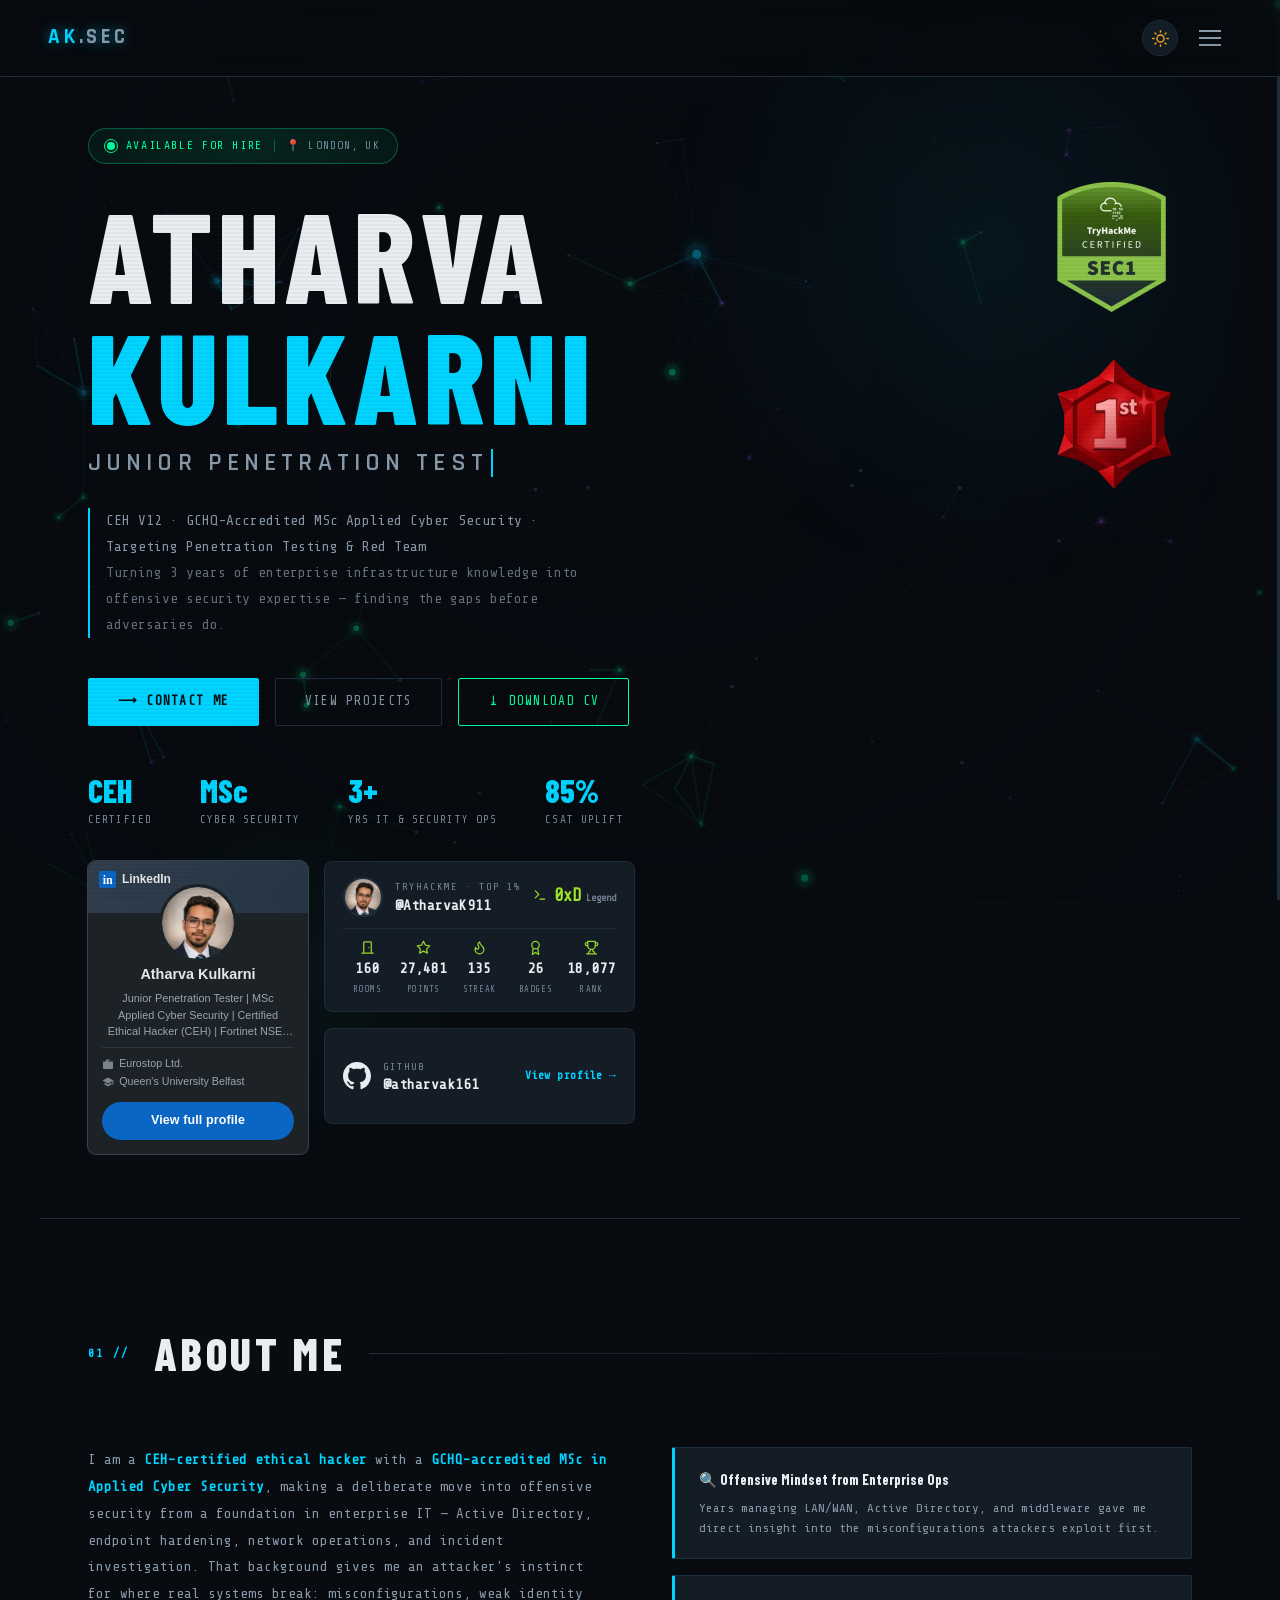
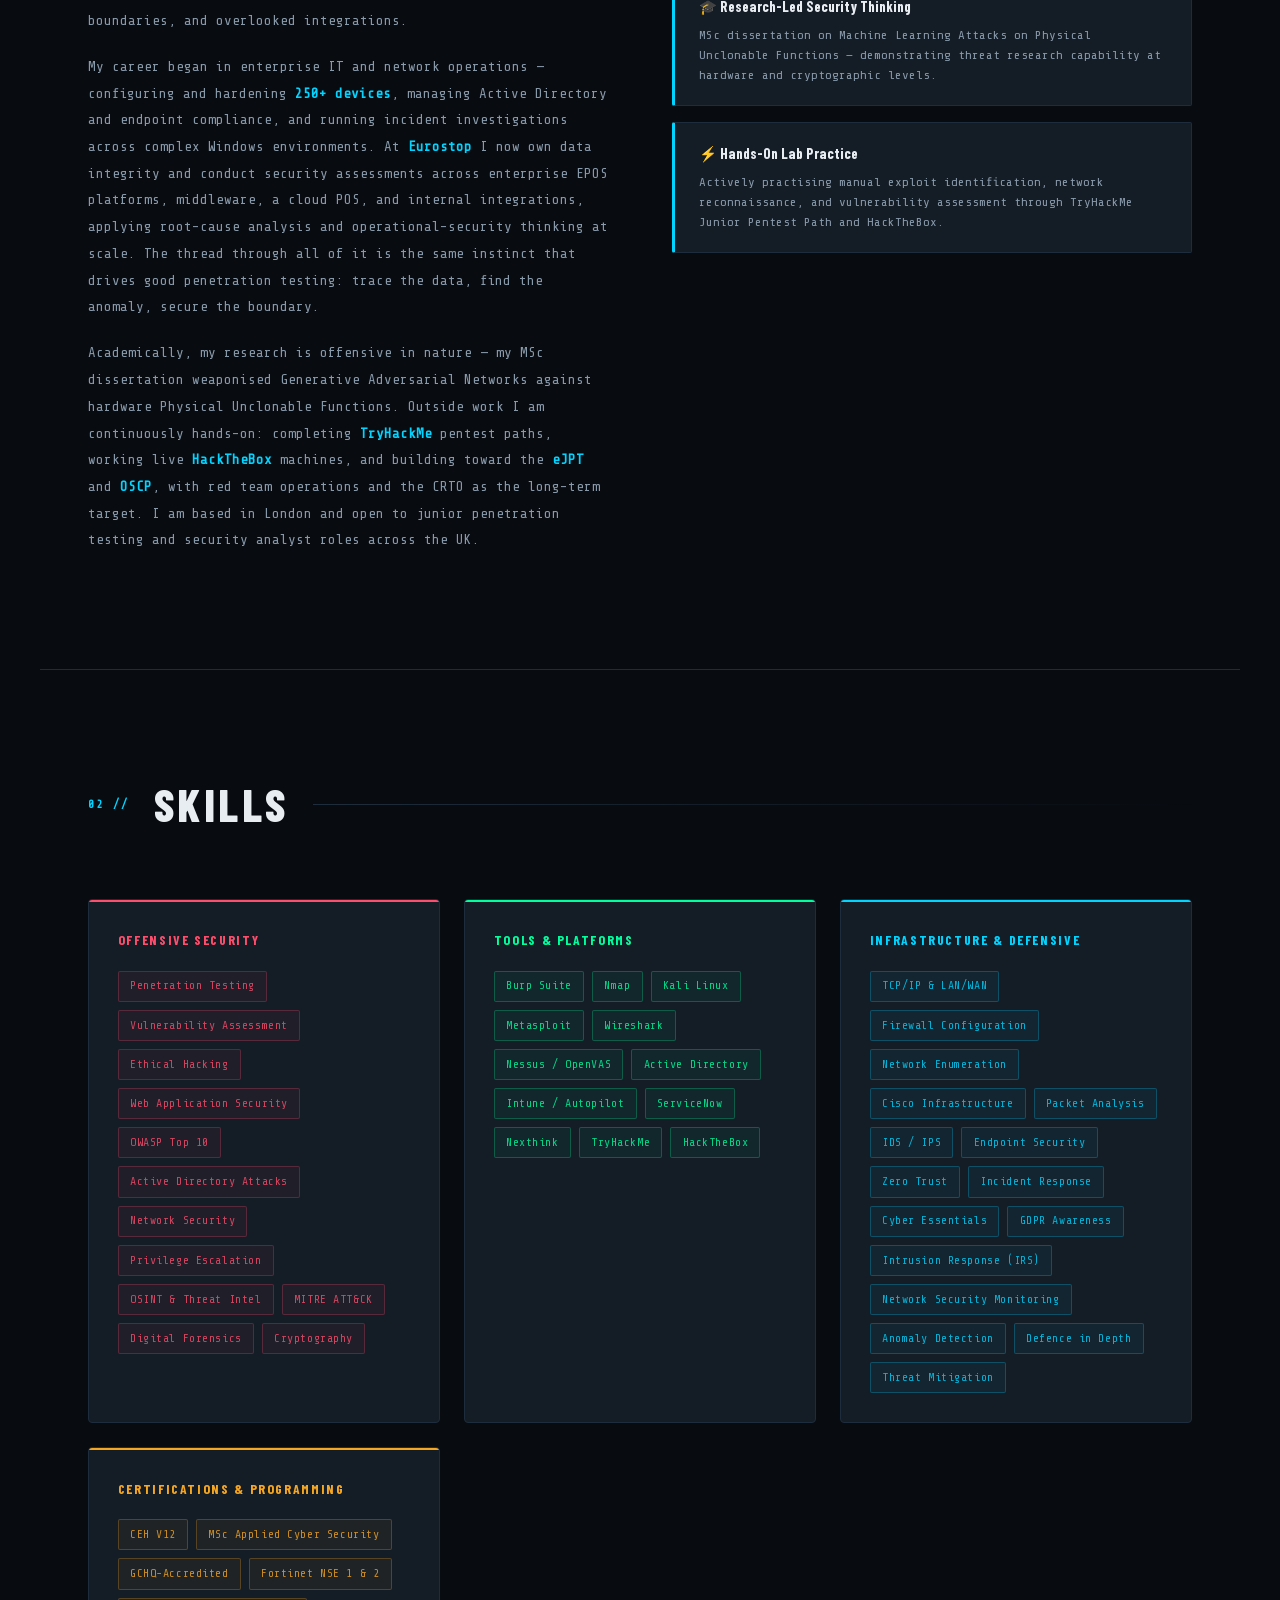
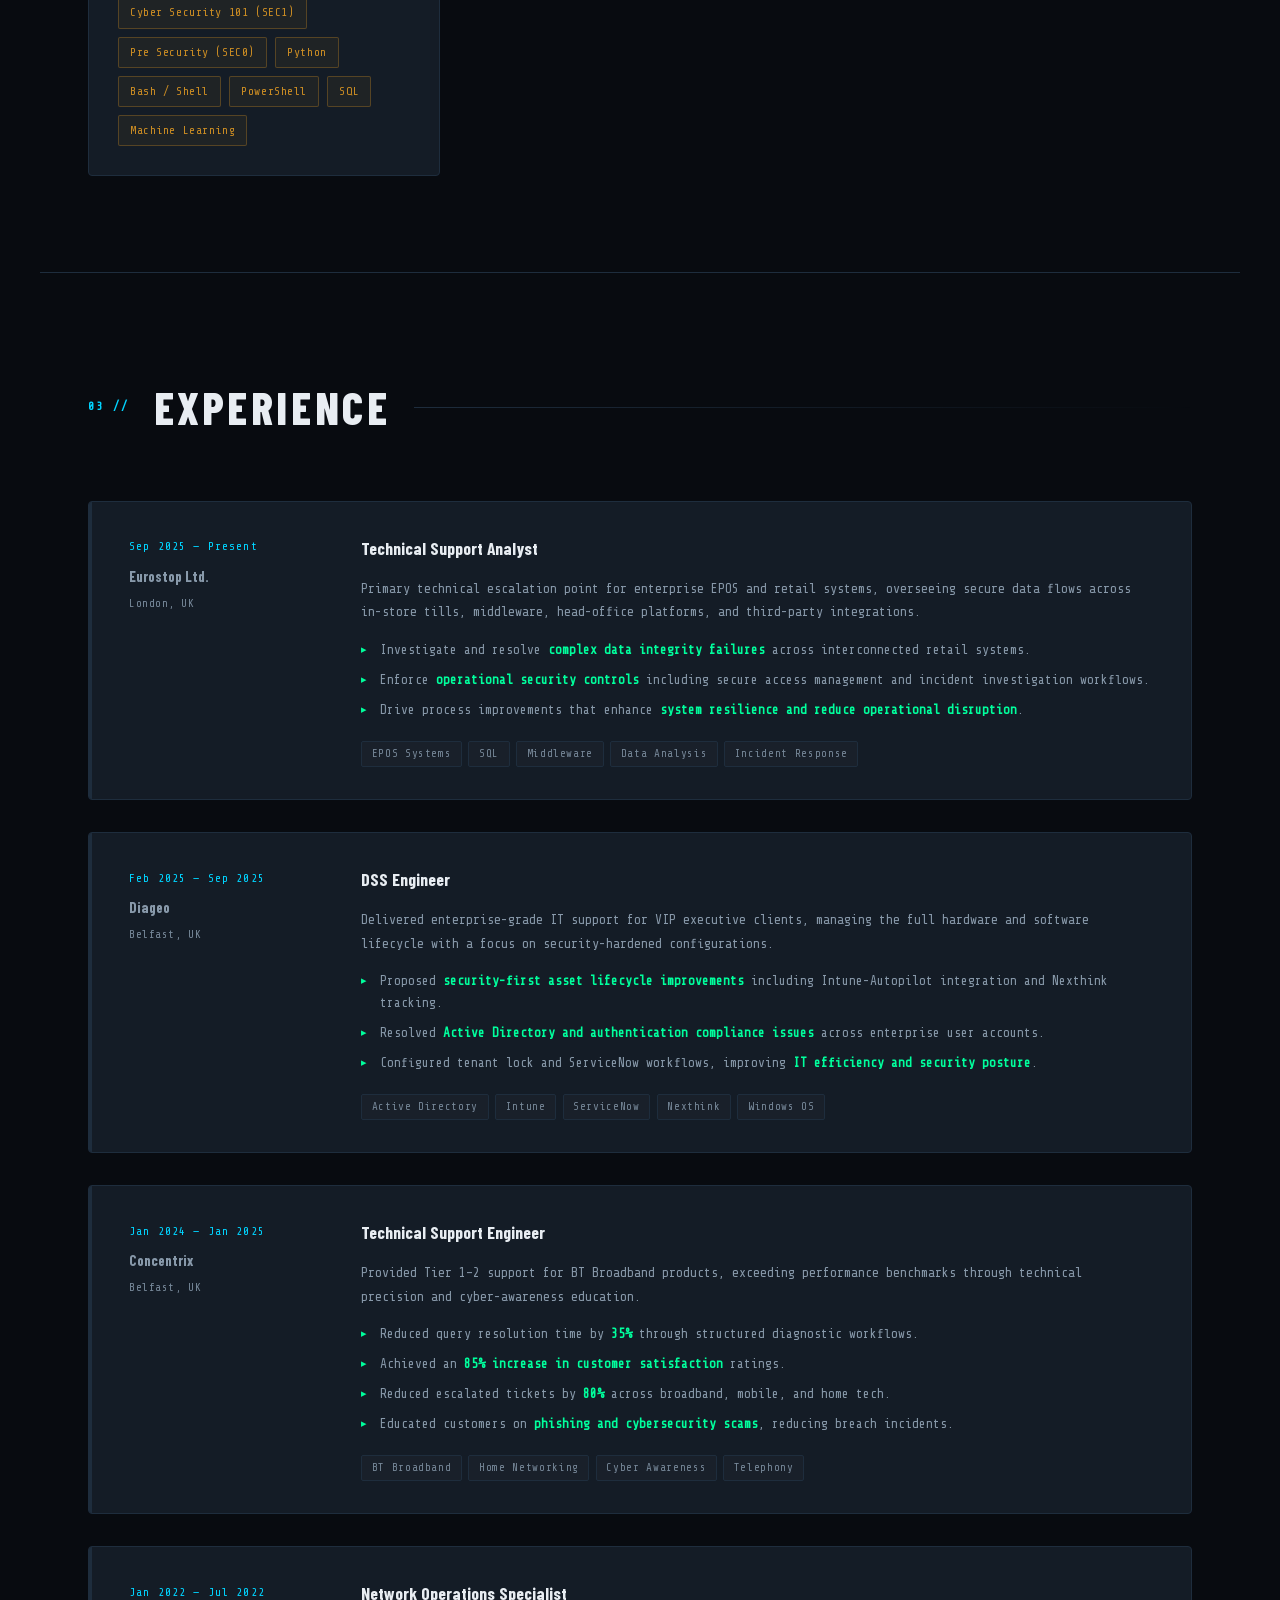
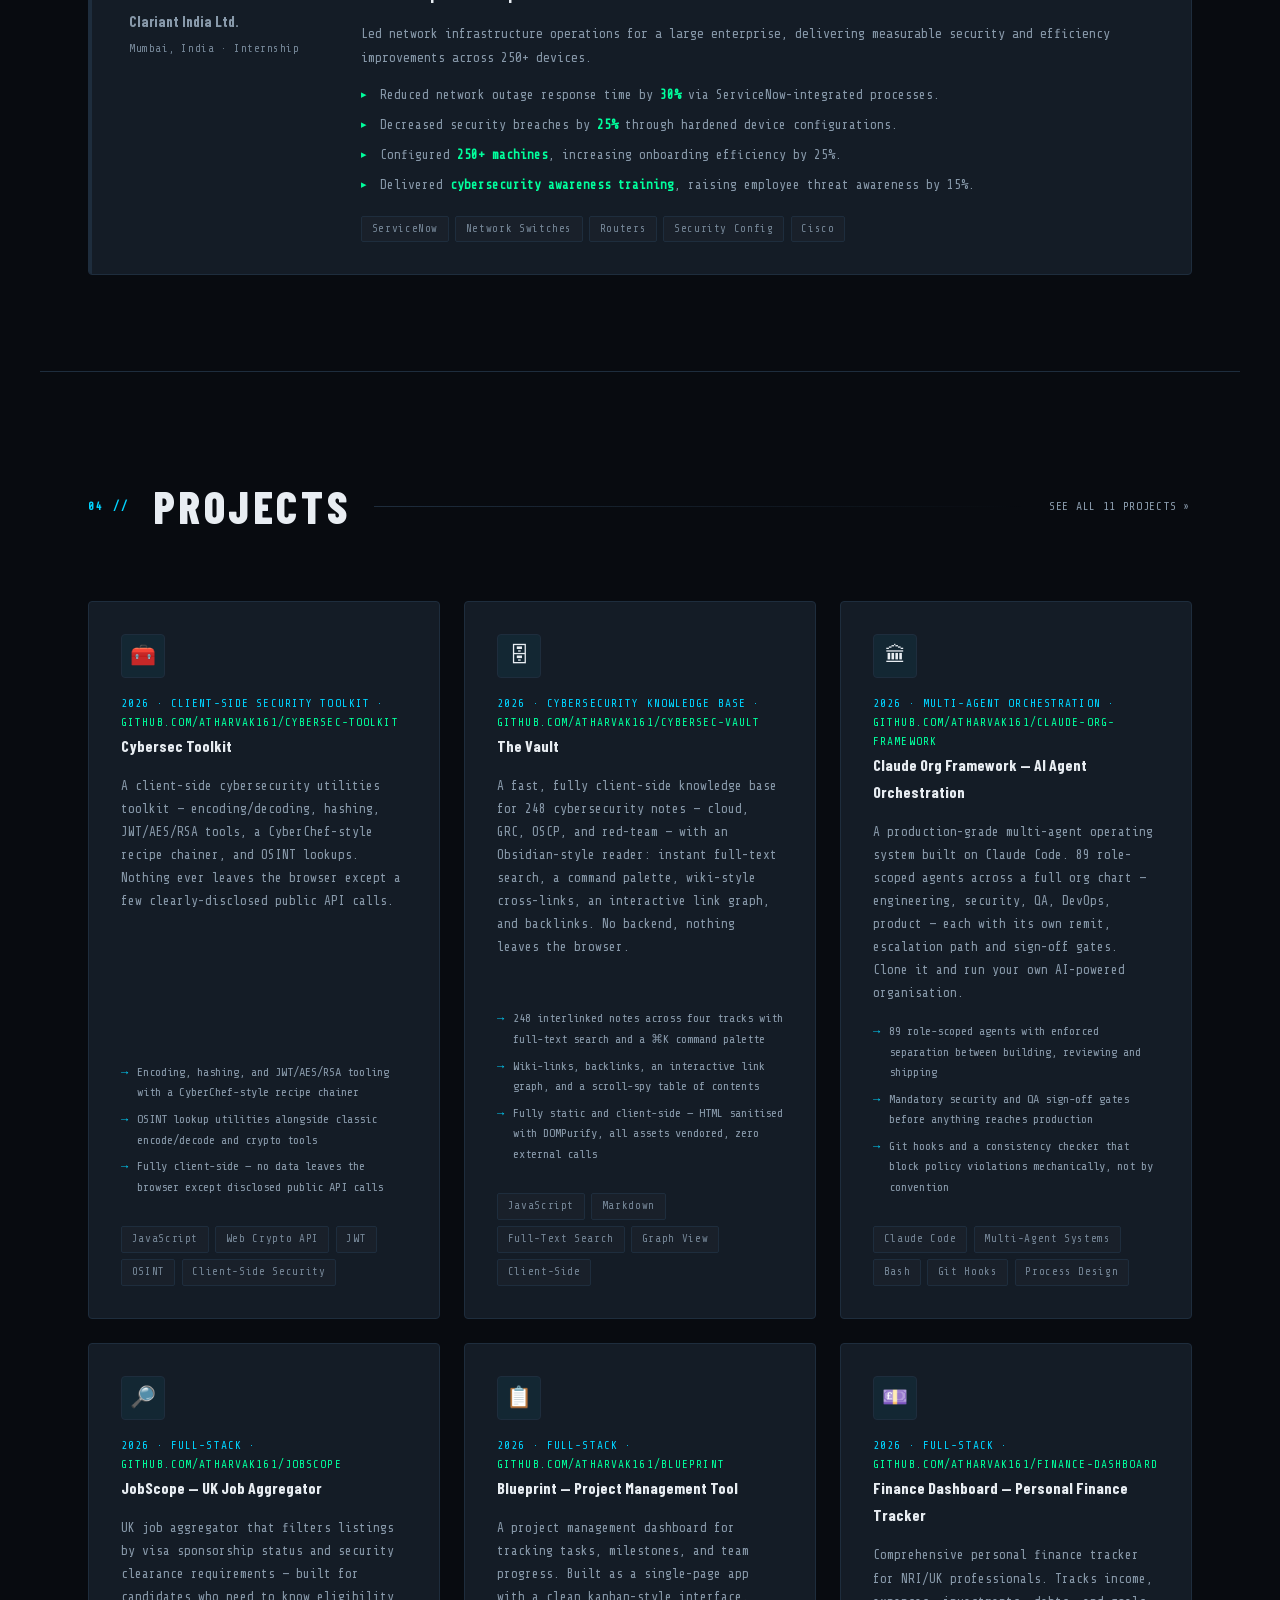
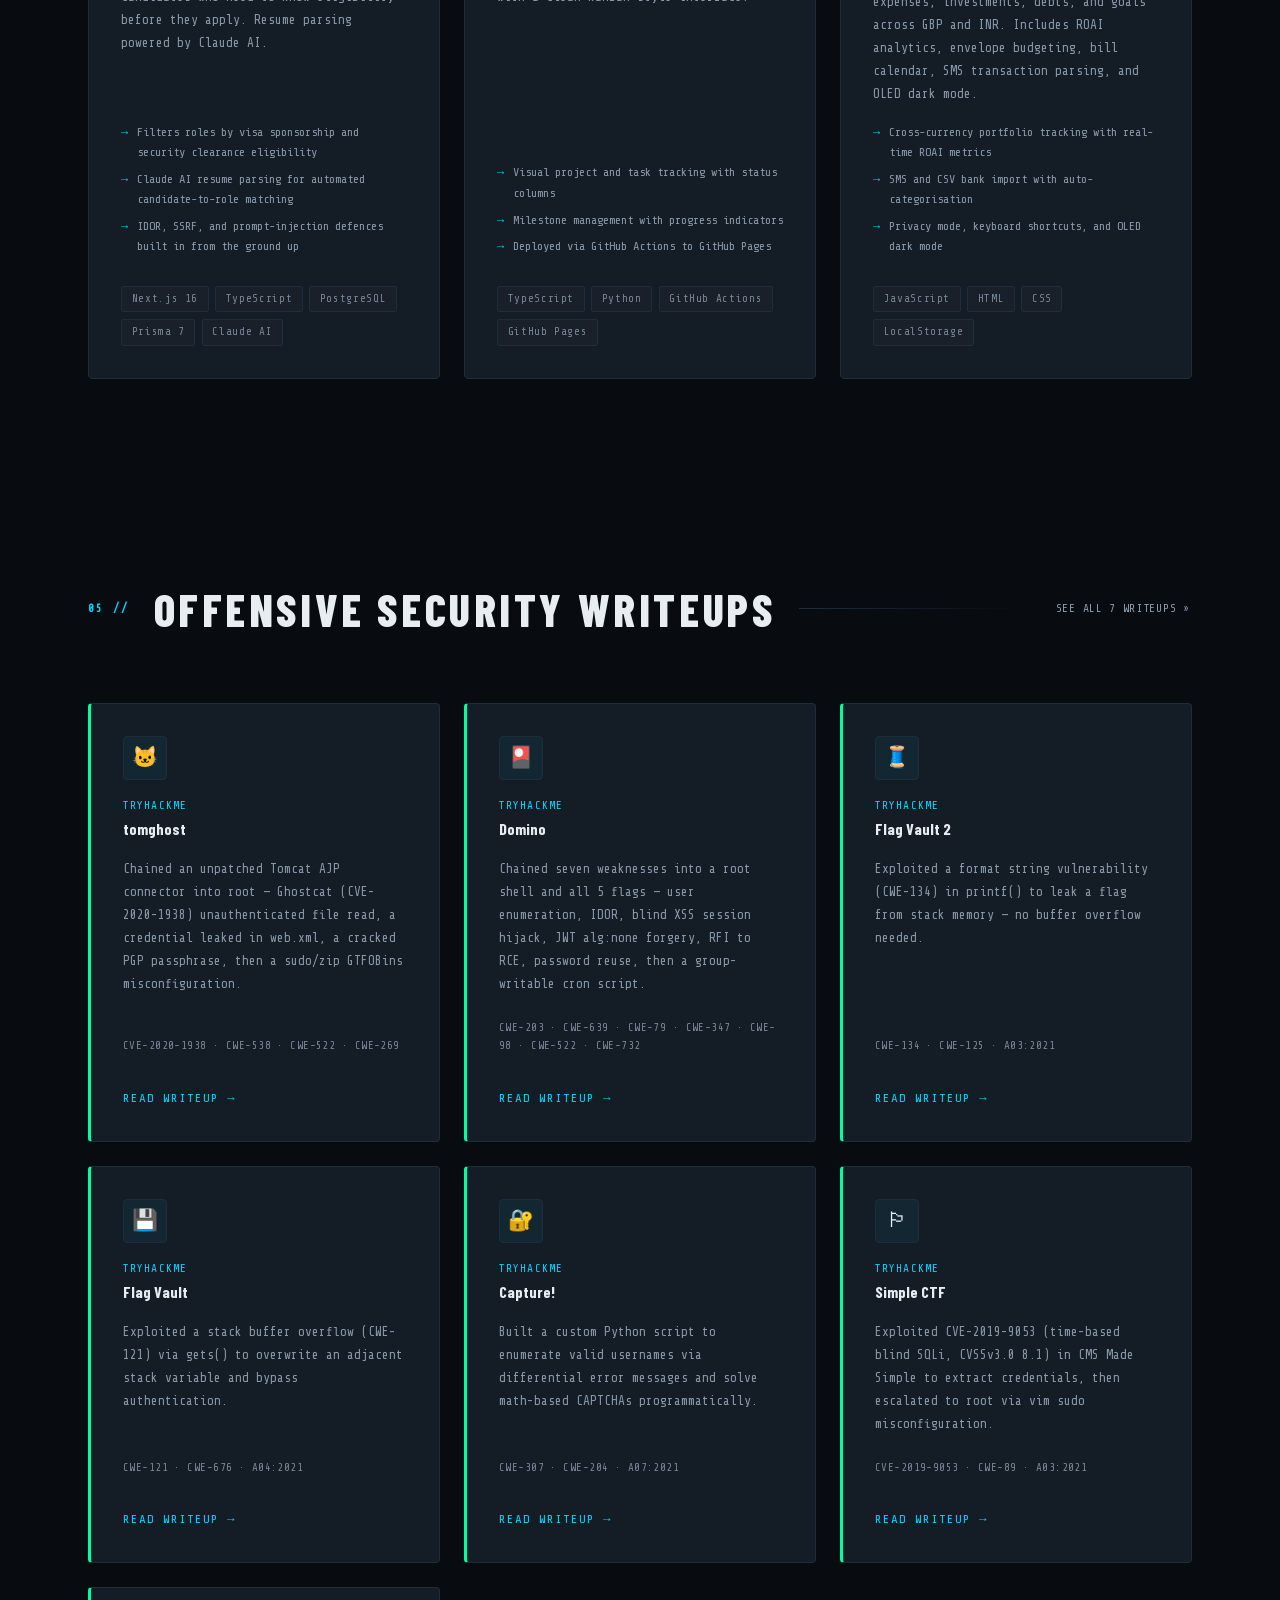
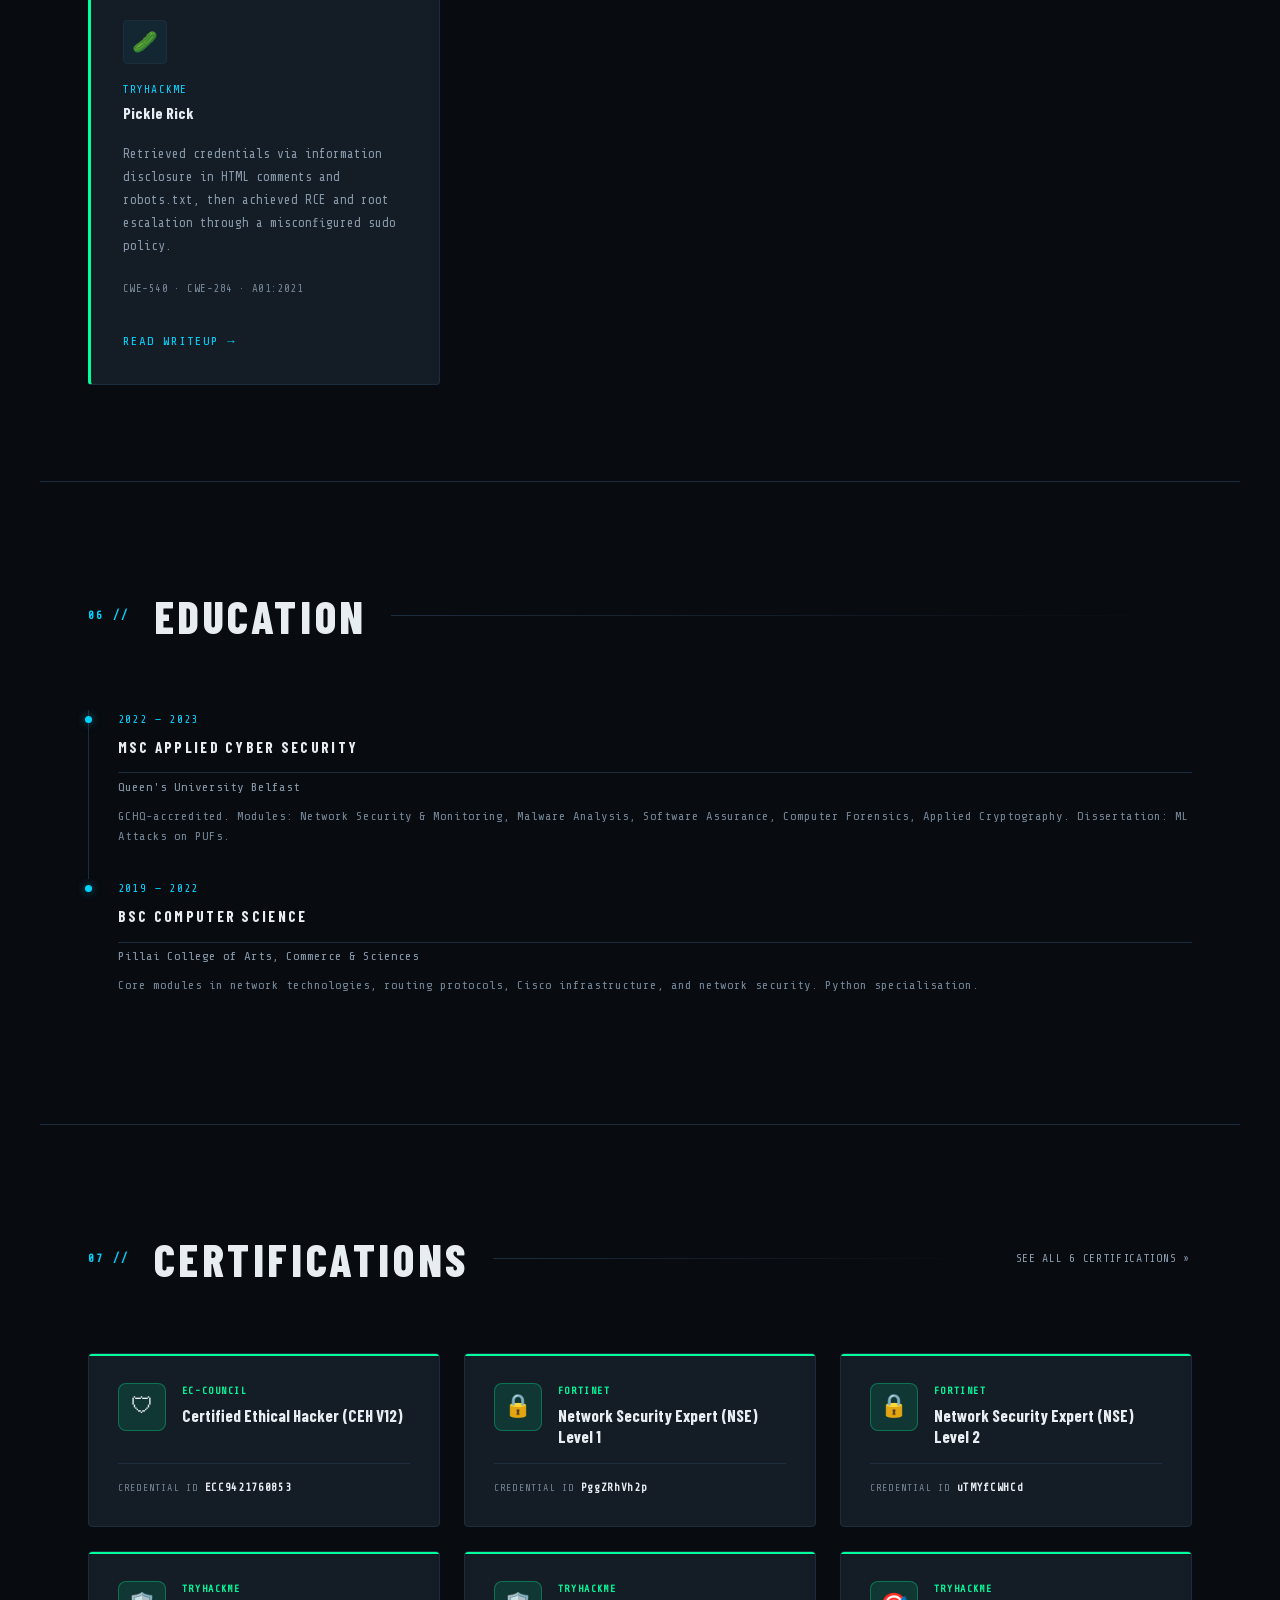
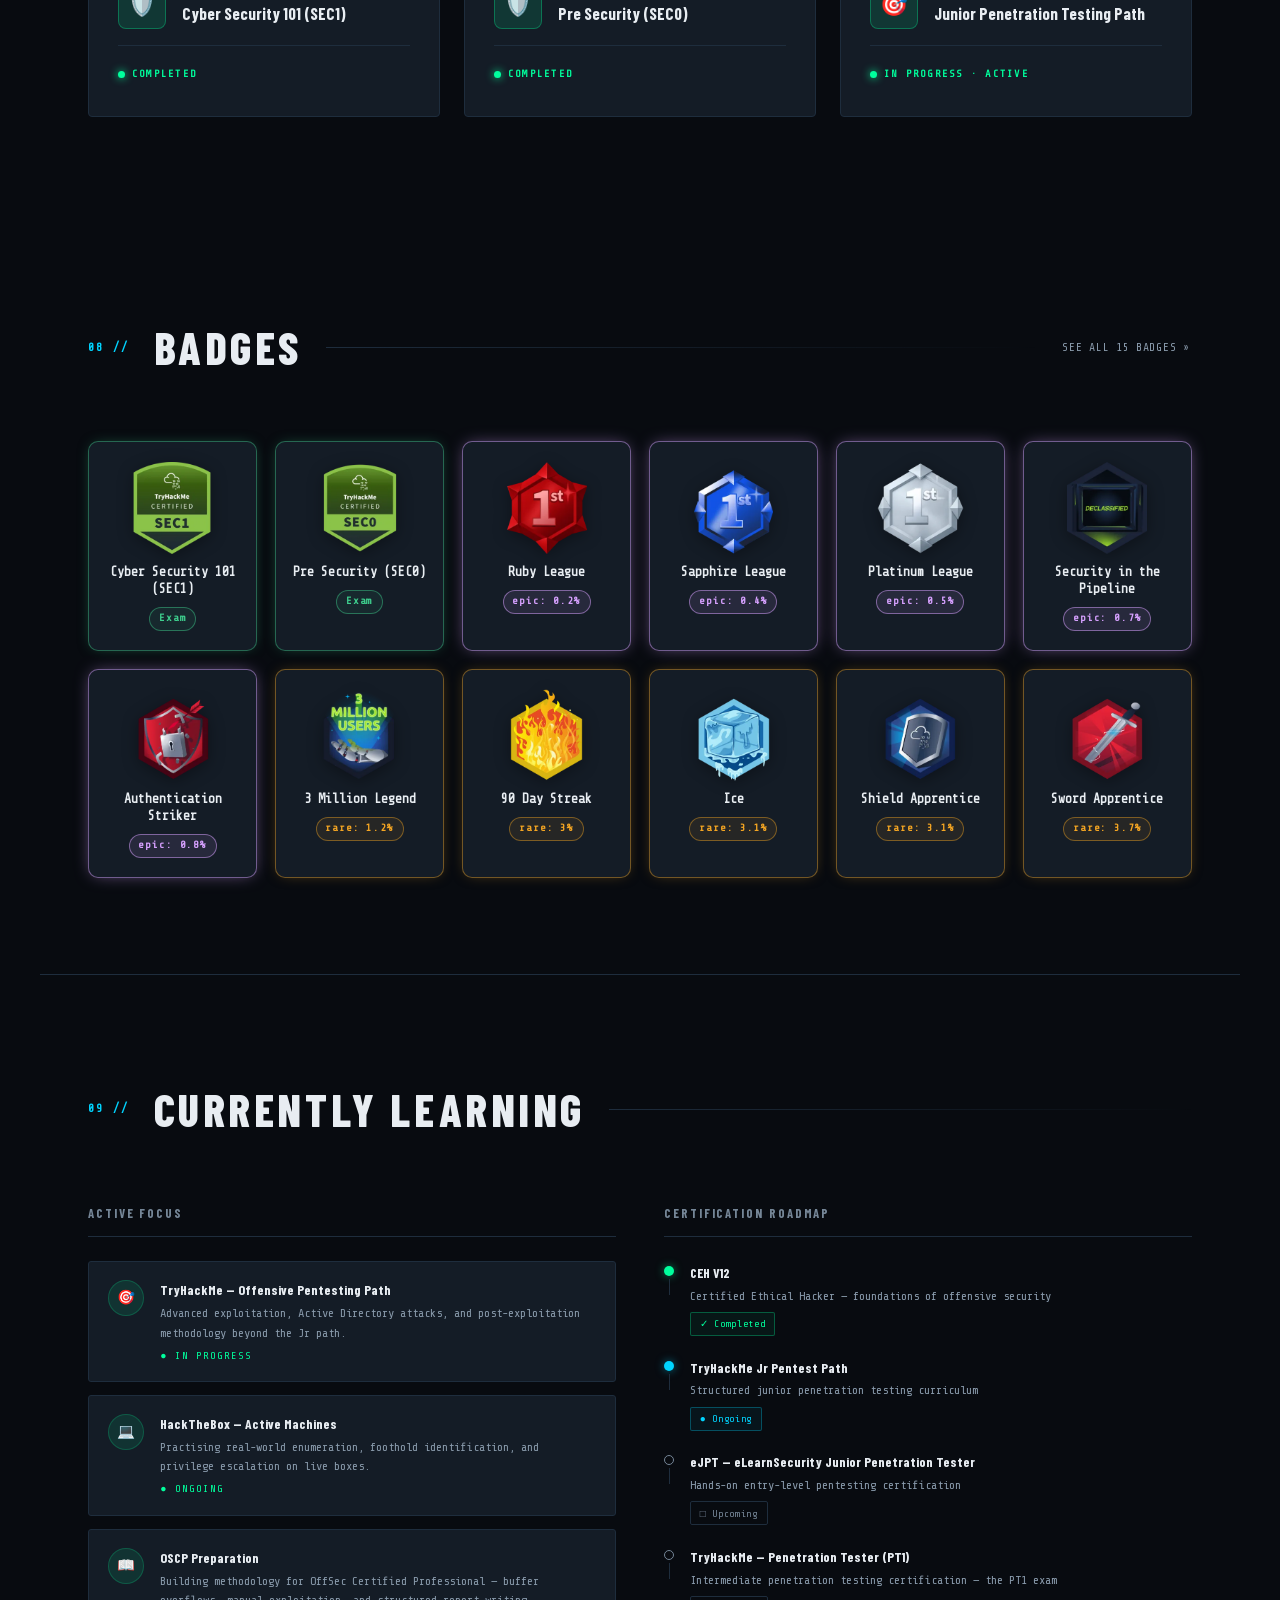
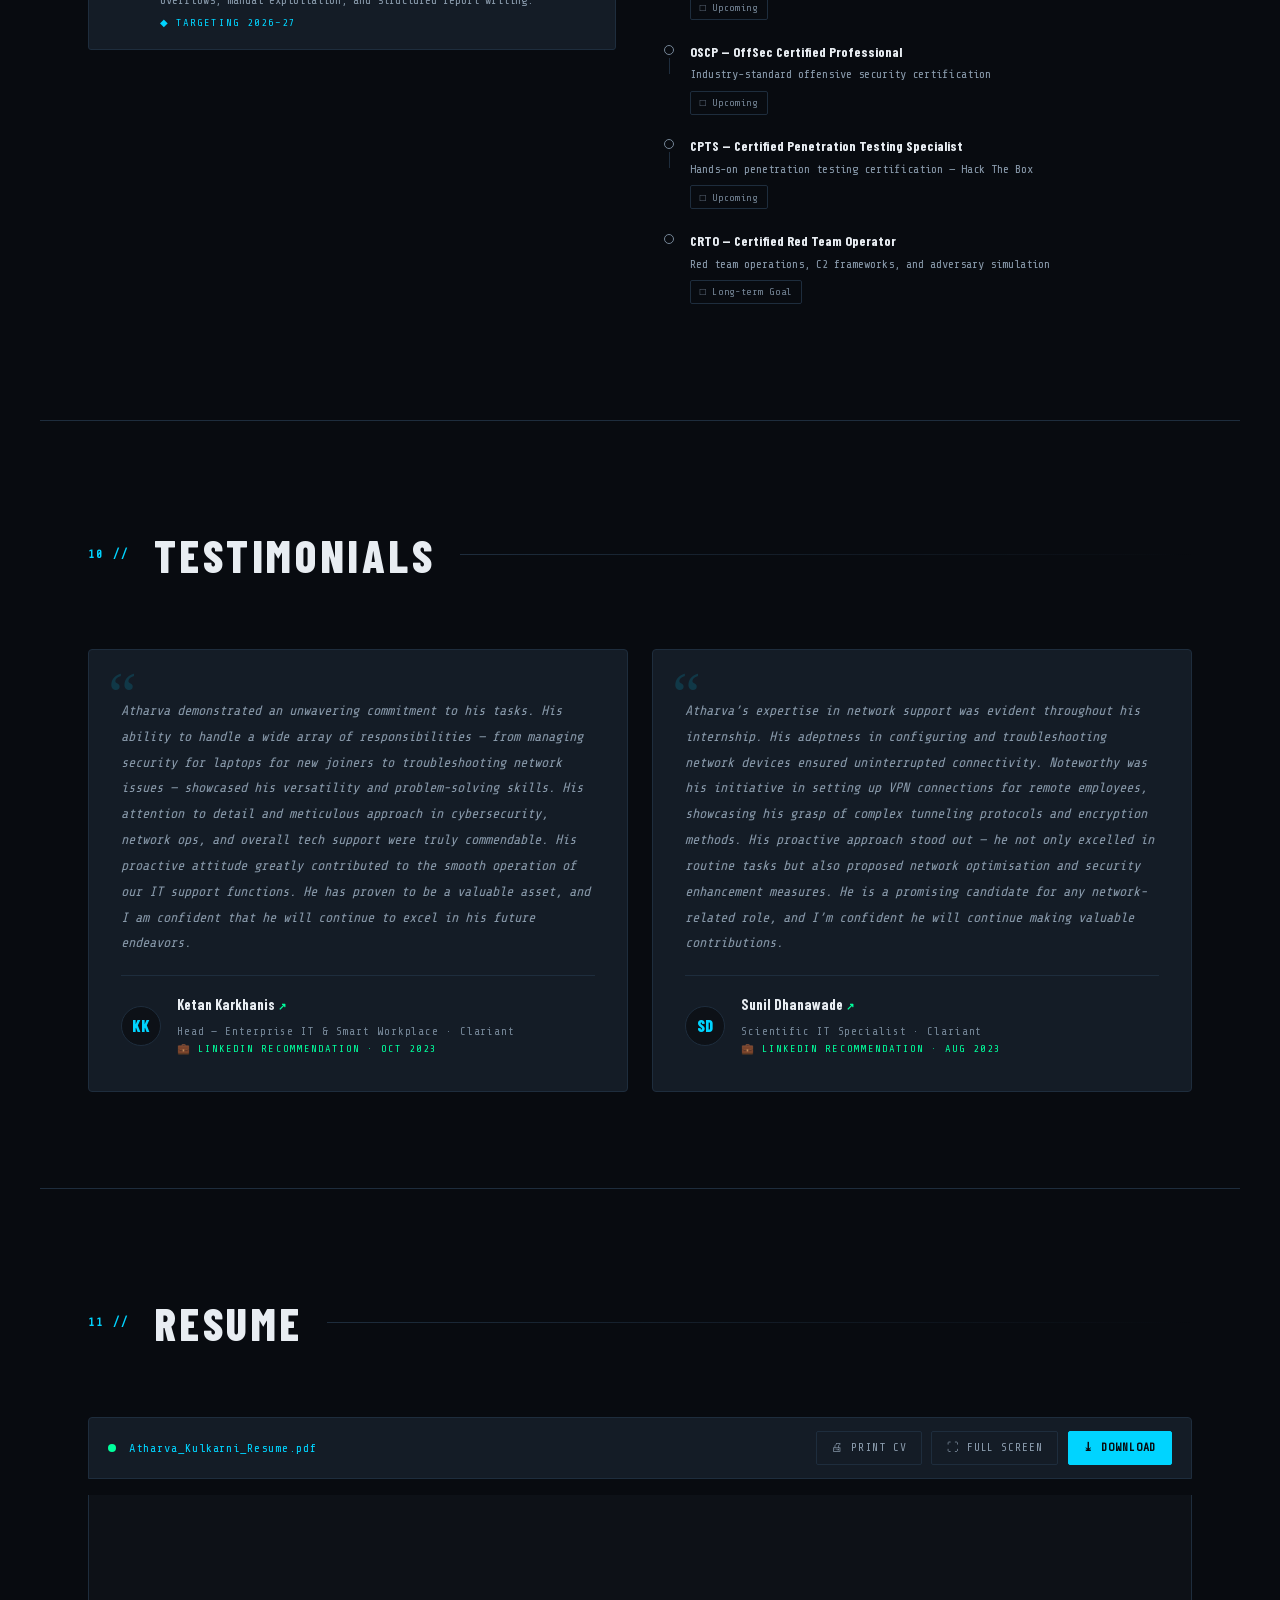
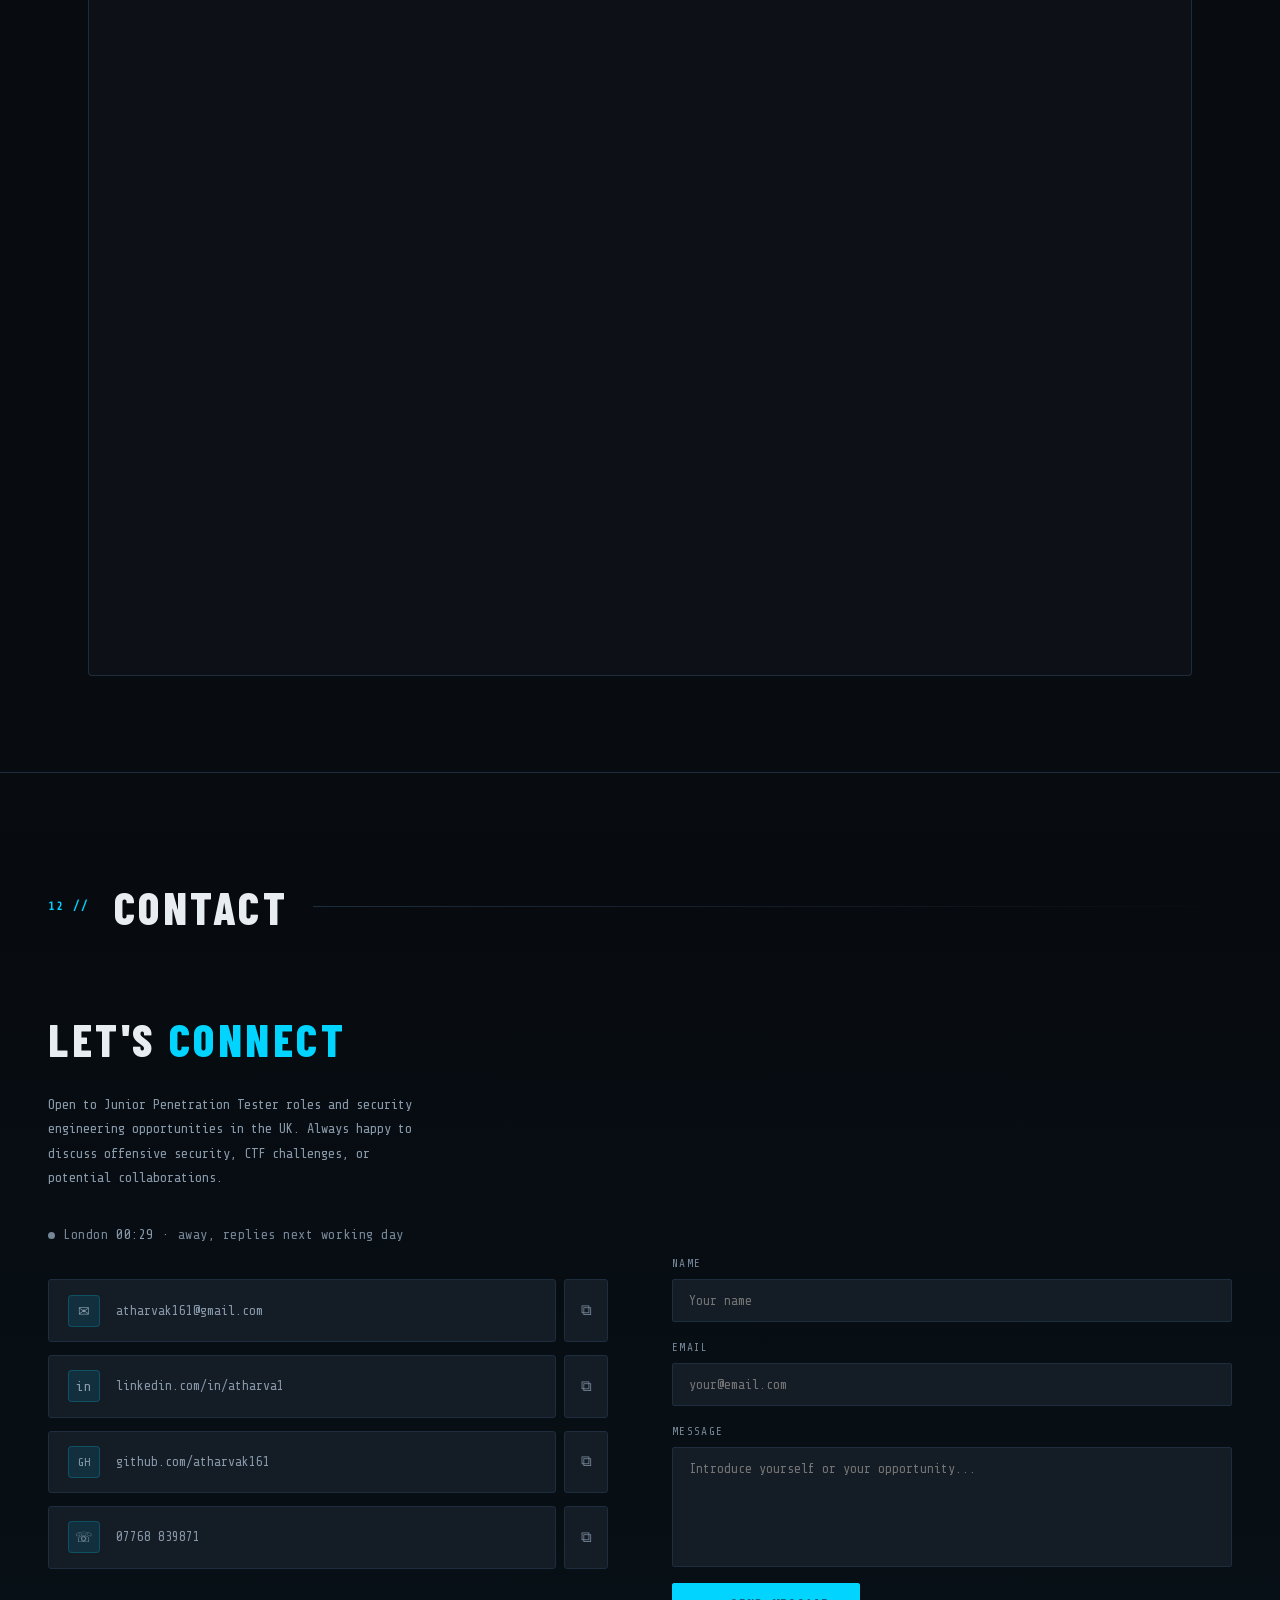
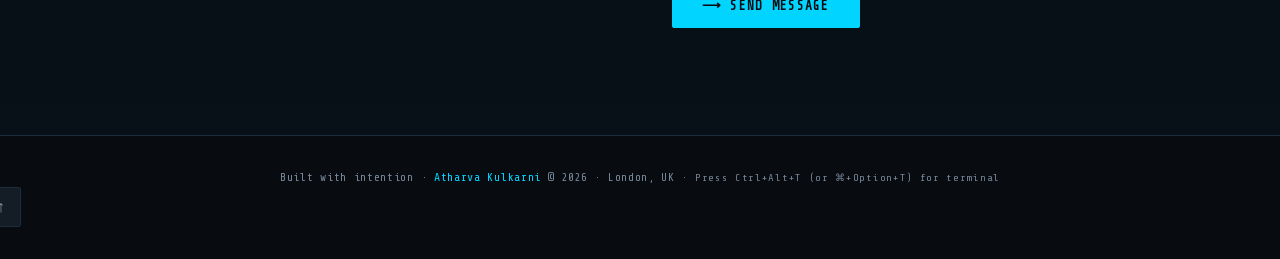
==== commit f6fc7cda: "Refresh the TryHackMe figures Live from the profile API, 2026-09-28:    rooms    152 -> 160   points" ====
--- a/index.html
+++ b/index.html
@@ -293,15 +293,15 @@
             <div class="thm-card-stats">
               <div class="thm-stat">
                 <svg class="thm-stat-icon" viewBox="0 0 24 24" fill="none" stroke="currentColor" stroke-width="2" stroke-linecap="round" stroke-linejoin="round" aria-hidden="true"><path d="M3 21h18M6 21V4a1 1 0 0 1 1-1h10a1 1 0 0 1 1 1v17M14 12h.01"/></svg>
-                <b data-thm="rooms">152</b><span>Rooms</span>
+                <b data-thm="rooms">160</b><span>Rooms</span>
               </div>
               <div class="thm-stat">
                 <svg class="thm-stat-icon" viewBox="0 0 24 24" fill="none" stroke="currentColor" stroke-width="2" stroke-linecap="round" stroke-linejoin="round" aria-hidden="true"><polygon points="12 2 15.09 8.26 22 9.27 17 14.14 18.18 21.02 12 17.77 5.82 21.02 7 14.14 2 9.27 8.91 8.26 12 2"/></svg>
-                <b data-thm="points">24,645</b><span>Points</span>
+                <b data-thm="points">27,481</b><span>Points</span>
               </div>
               <div class="thm-stat">
                 <svg class="thm-stat-icon" viewBox="0 0 24 24" fill="none" stroke="currentColor" stroke-width="2" stroke-linecap="round" stroke-linejoin="round" aria-hidden="true"><path d="M8.5 14.5A2.5 2.5 0 0 0 11 12c0-1.38-.5-2-1-3-1.072-2.143-.224-4.054 2-6 .5 2.5 2 4.9 4 6.5 2 1.6 3 3.5 3 5.5a7 7 0 1 1-14 0c0-1.153.433-2.294 1-3a2.5 2.5 0 0 0 2.5 2.5z"/></svg>
-                <b data-thm="streak">128</b><span>Streak</span>
+                <b data-thm="streak">135</b><span>Streak</span>
               </div>
               <div class="thm-stat">
                 <svg class="thm-stat-icon" viewBox="0 0 24 24" fill="none" stroke="currentColor" stroke-width="2" stroke-linecap="round" stroke-linejoin="round" aria-hidden="true"><circle cx="12" cy="8" r="6"/><path d="M8.21 13.89 7 23l5-3 5 3-1.21-9.12"/></svg>
@@ -309,7 +309,7 @@
               </div>
               <div class="thm-stat">
                 <svg class="thm-stat-icon" viewBox="0 0 24 24" fill="none" stroke="currentColor" stroke-width="2" stroke-linecap="round" stroke-linejoin="round" aria-hidden="true"><path d="M6 9H4.5a2.5 2.5 0 0 1 0-5H6m12 5h1.5a2.5 2.5 0 0 0 0-5H18M4 22h16M10 14.66V17c0 .55-.47.98-.97 1.21C7.85 18.75 7 20.24 7 22m7-7.34V17c0 .55.47.98.97 1.21C16.15 18.75 17 20.24 17 22M18 2H6v7a6 6 0 0 0 12 0V2z"/></svg>
-                <b data-thm="rank">22,966</b><span>Rank</span>
+                <b data-thm="rank">18,077</b><span>Rank</span>
               </div>
             </div>
           </a>
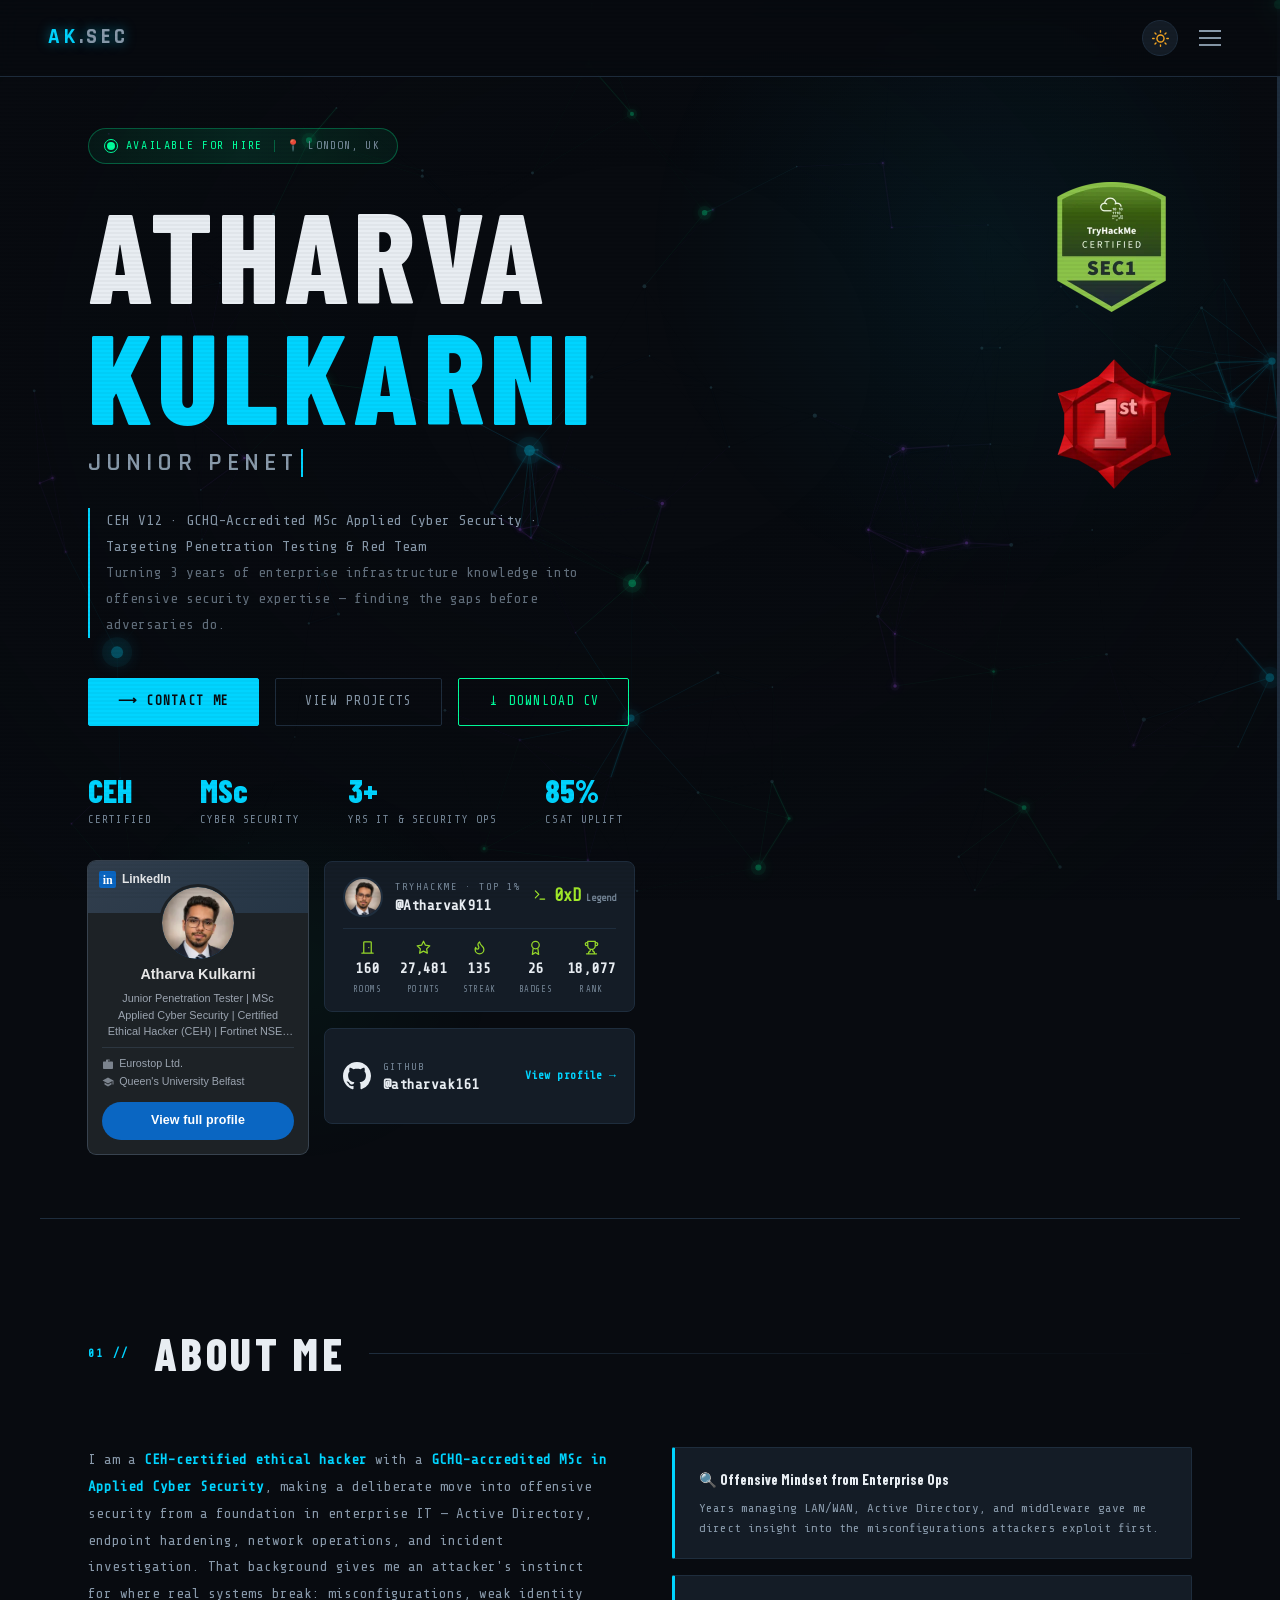
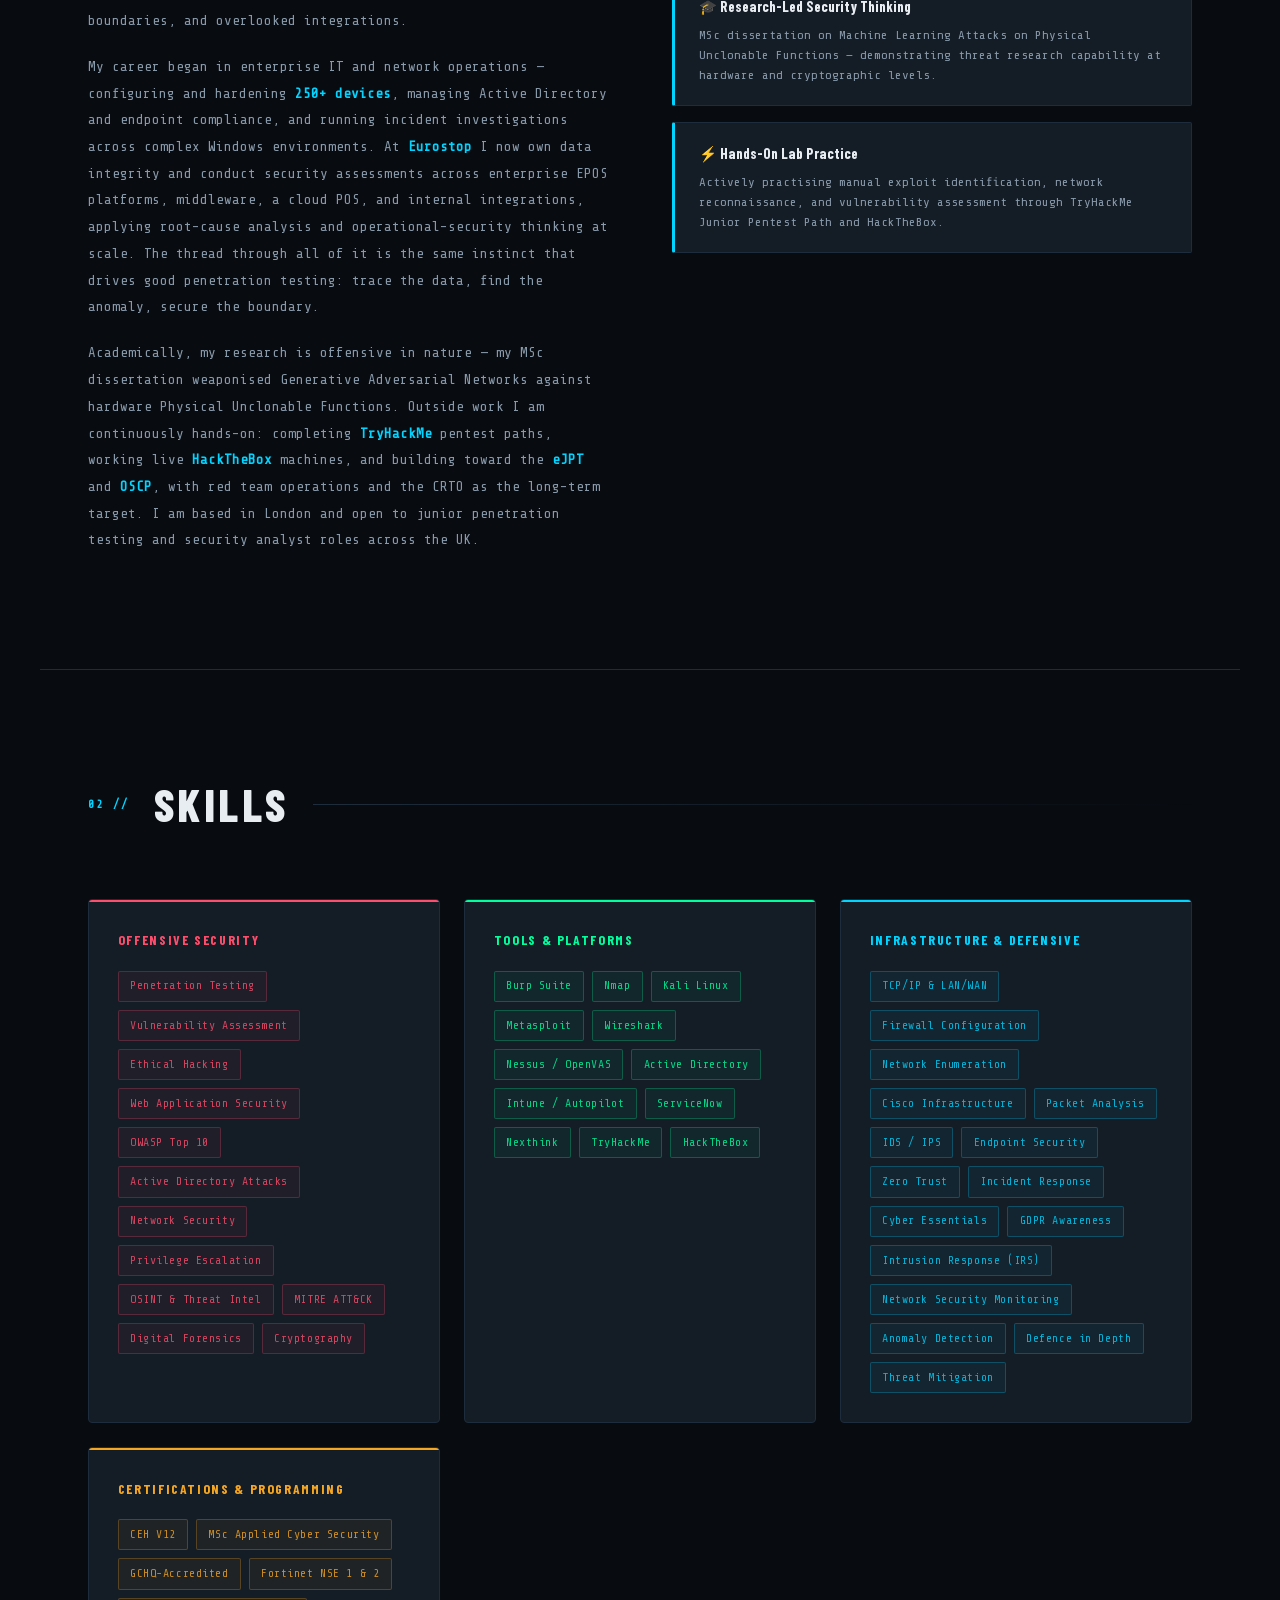
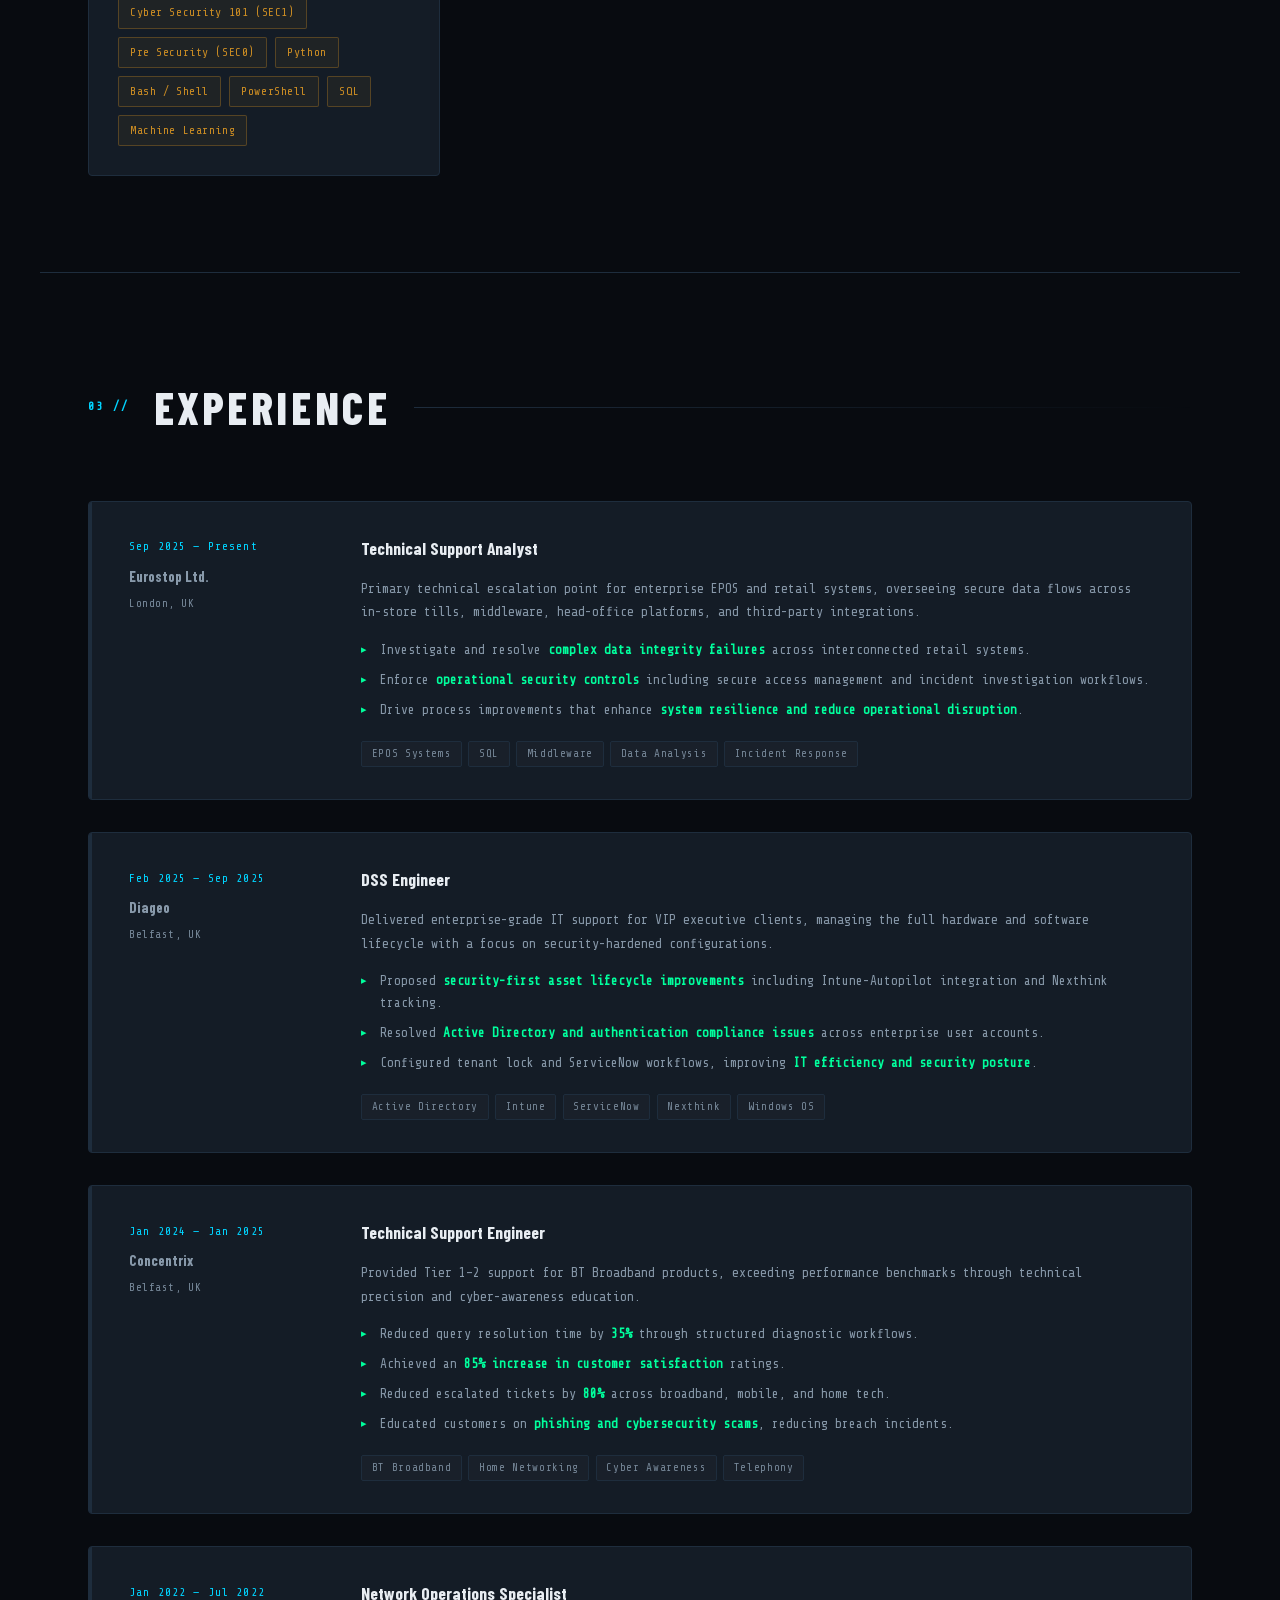
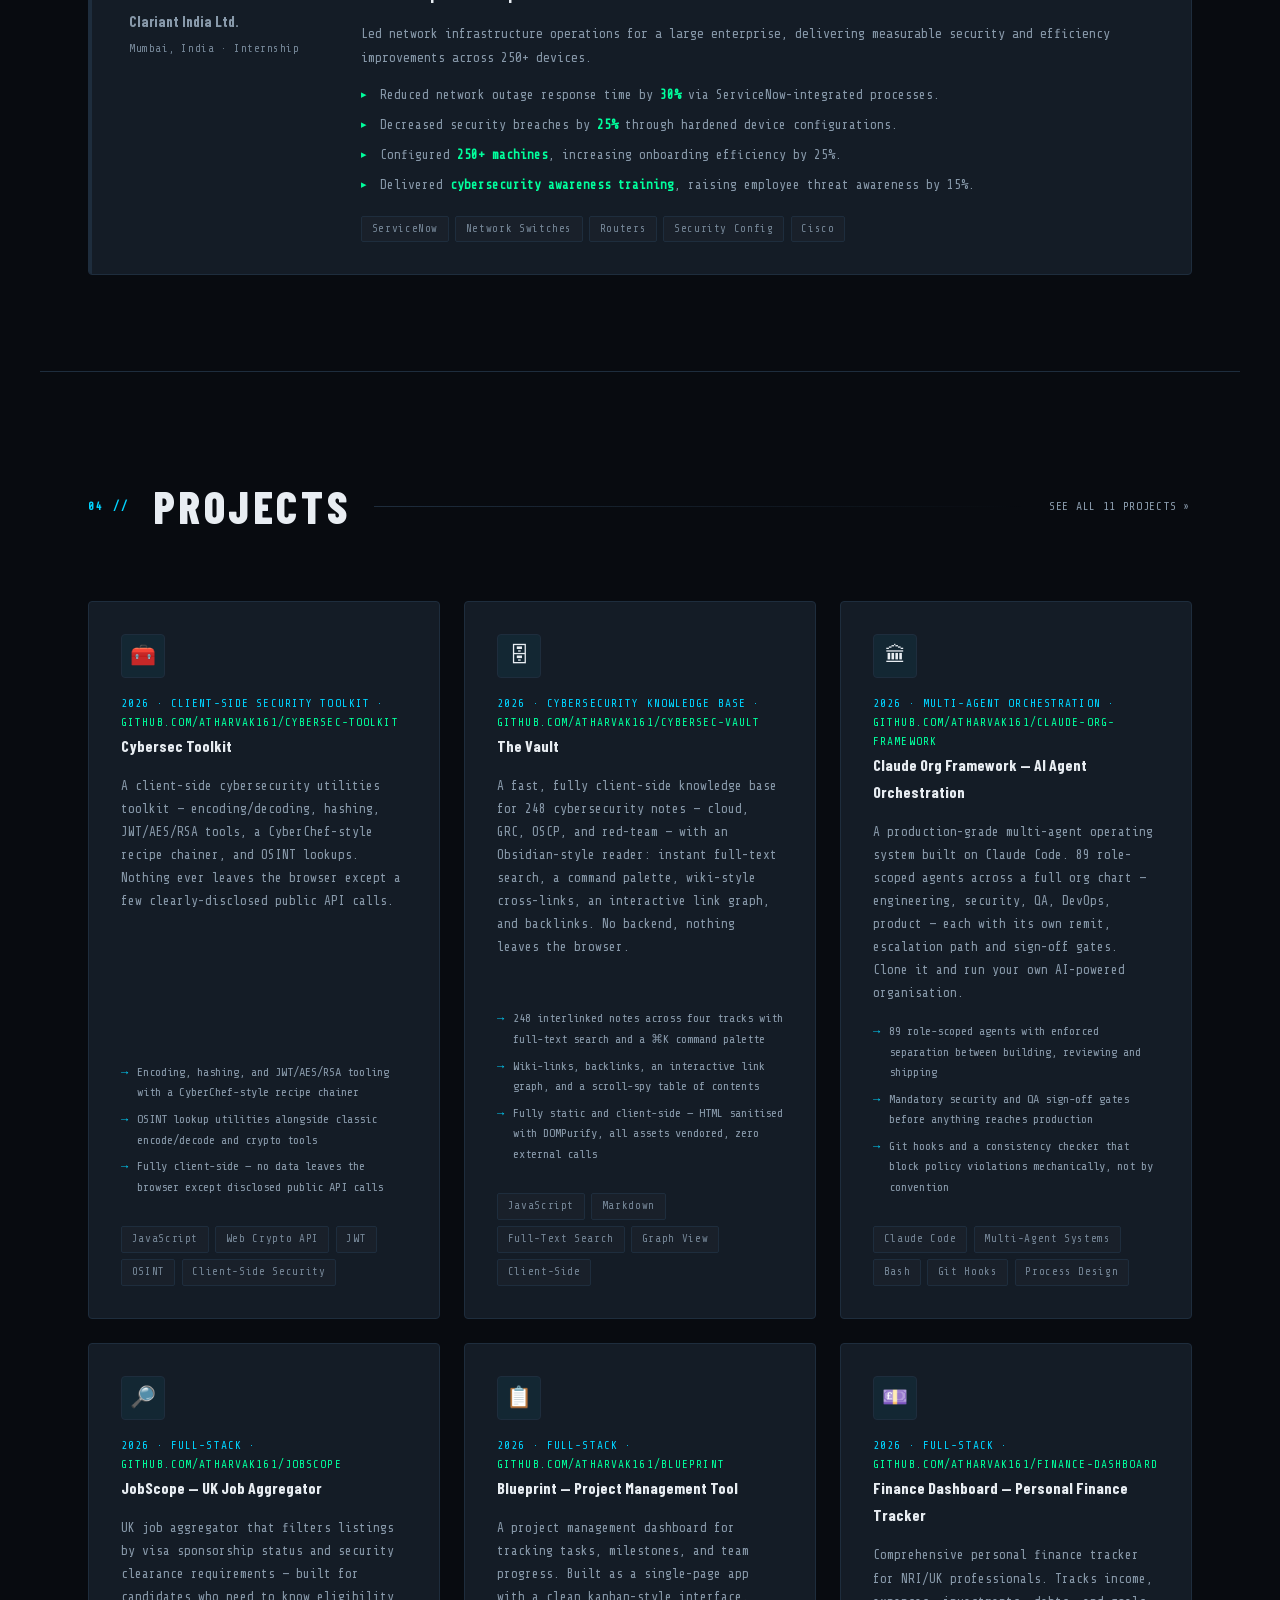
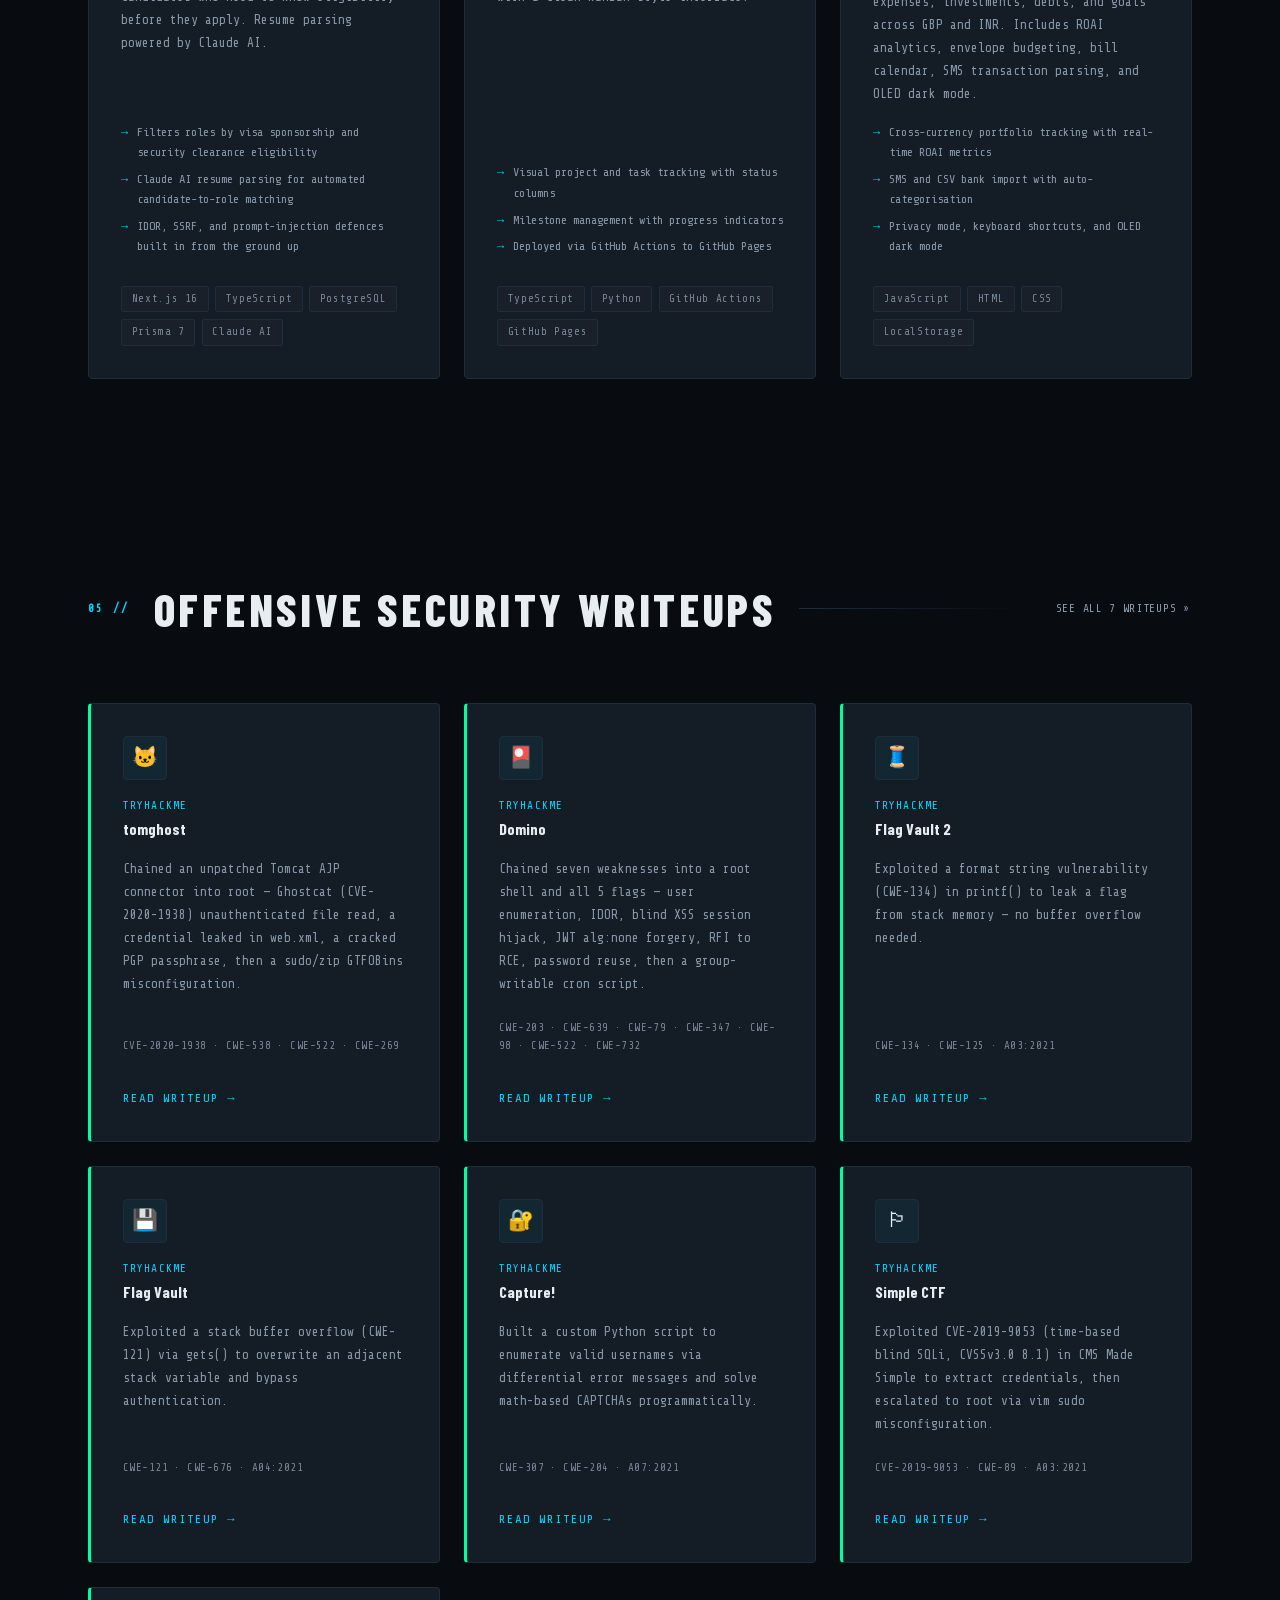
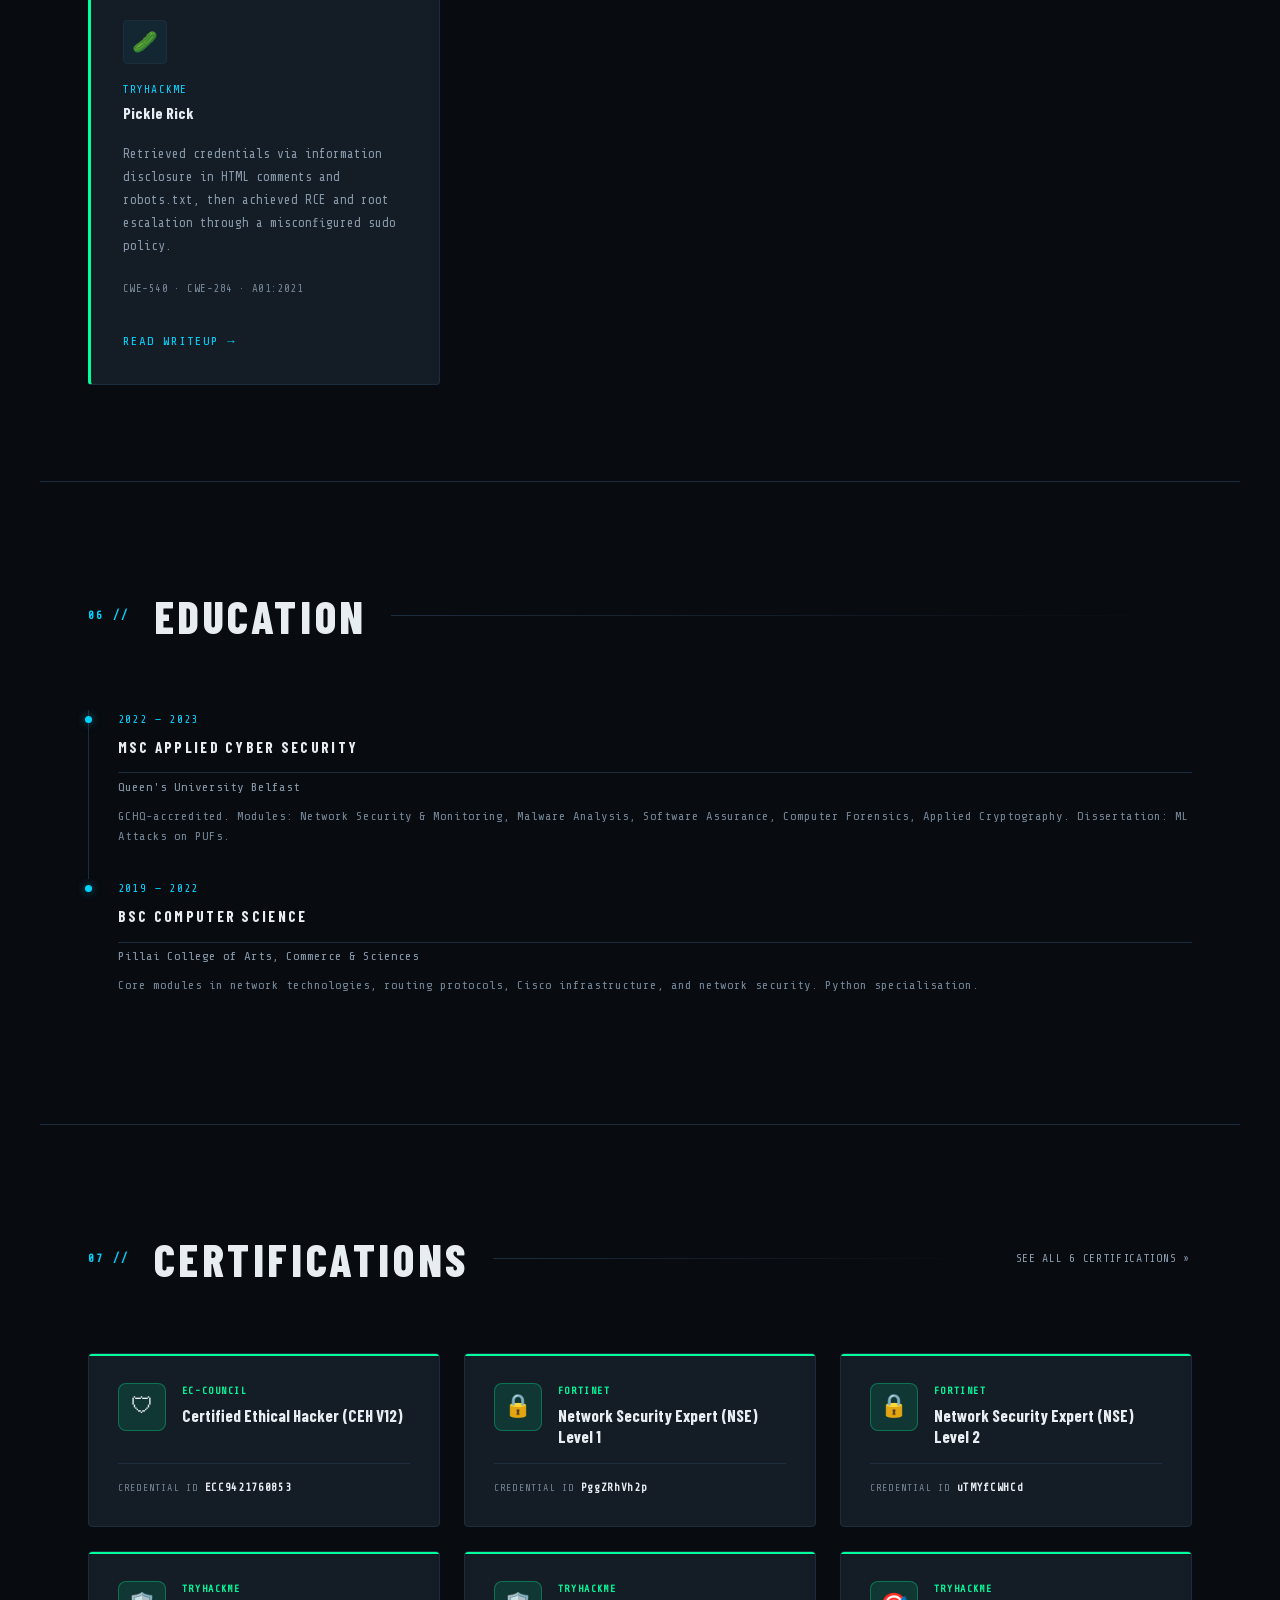
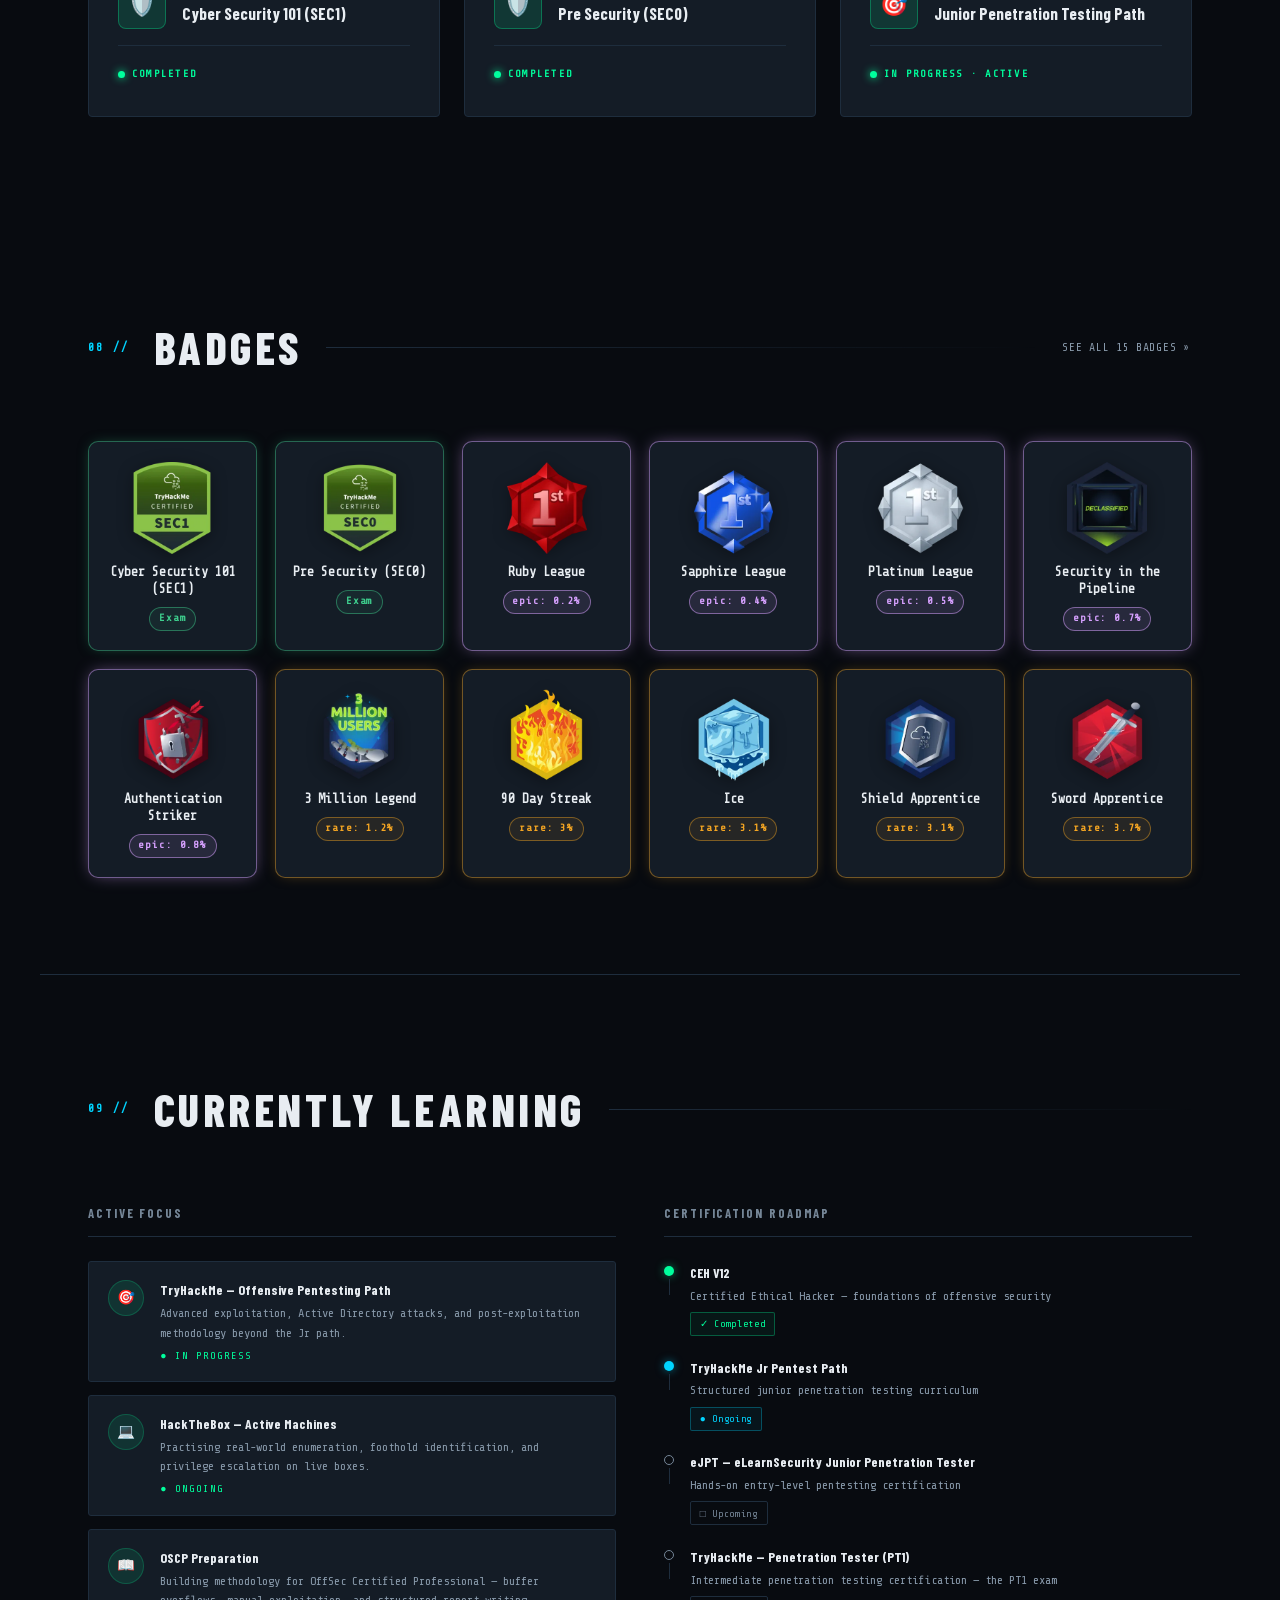
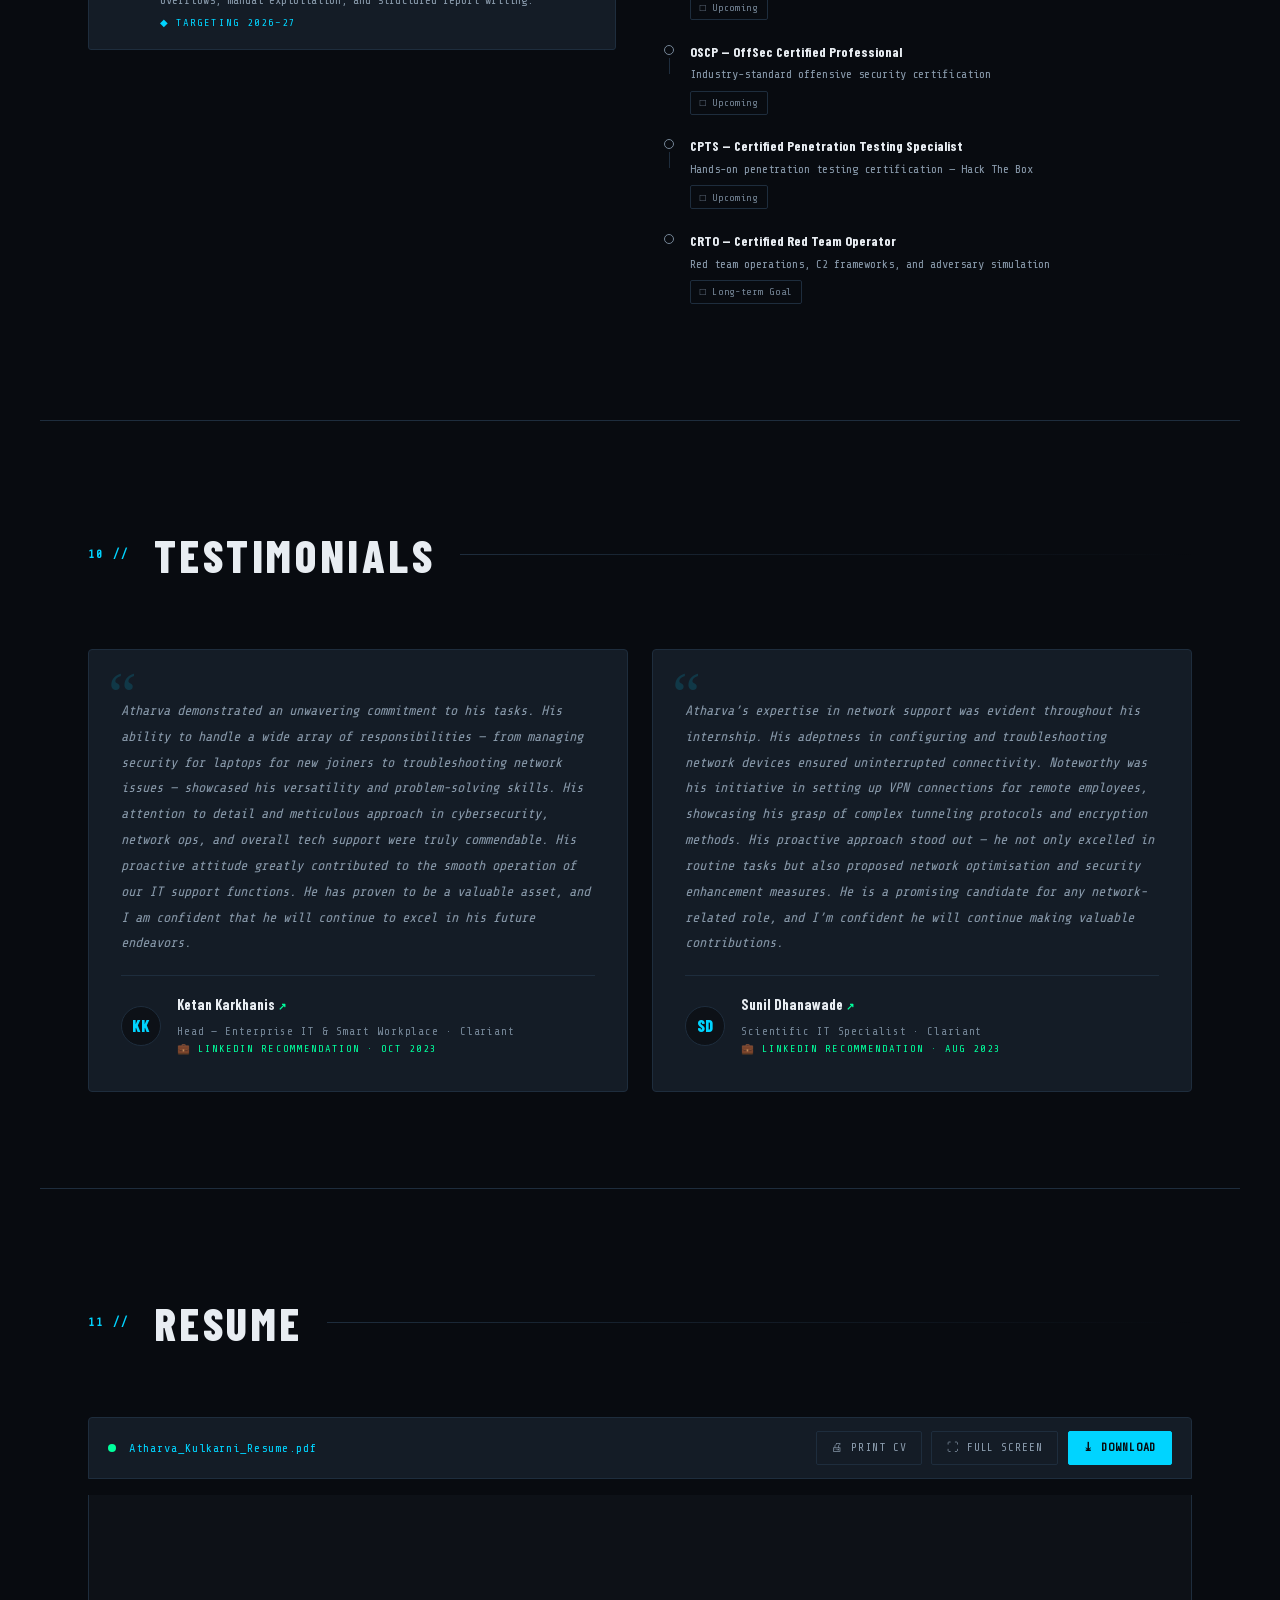
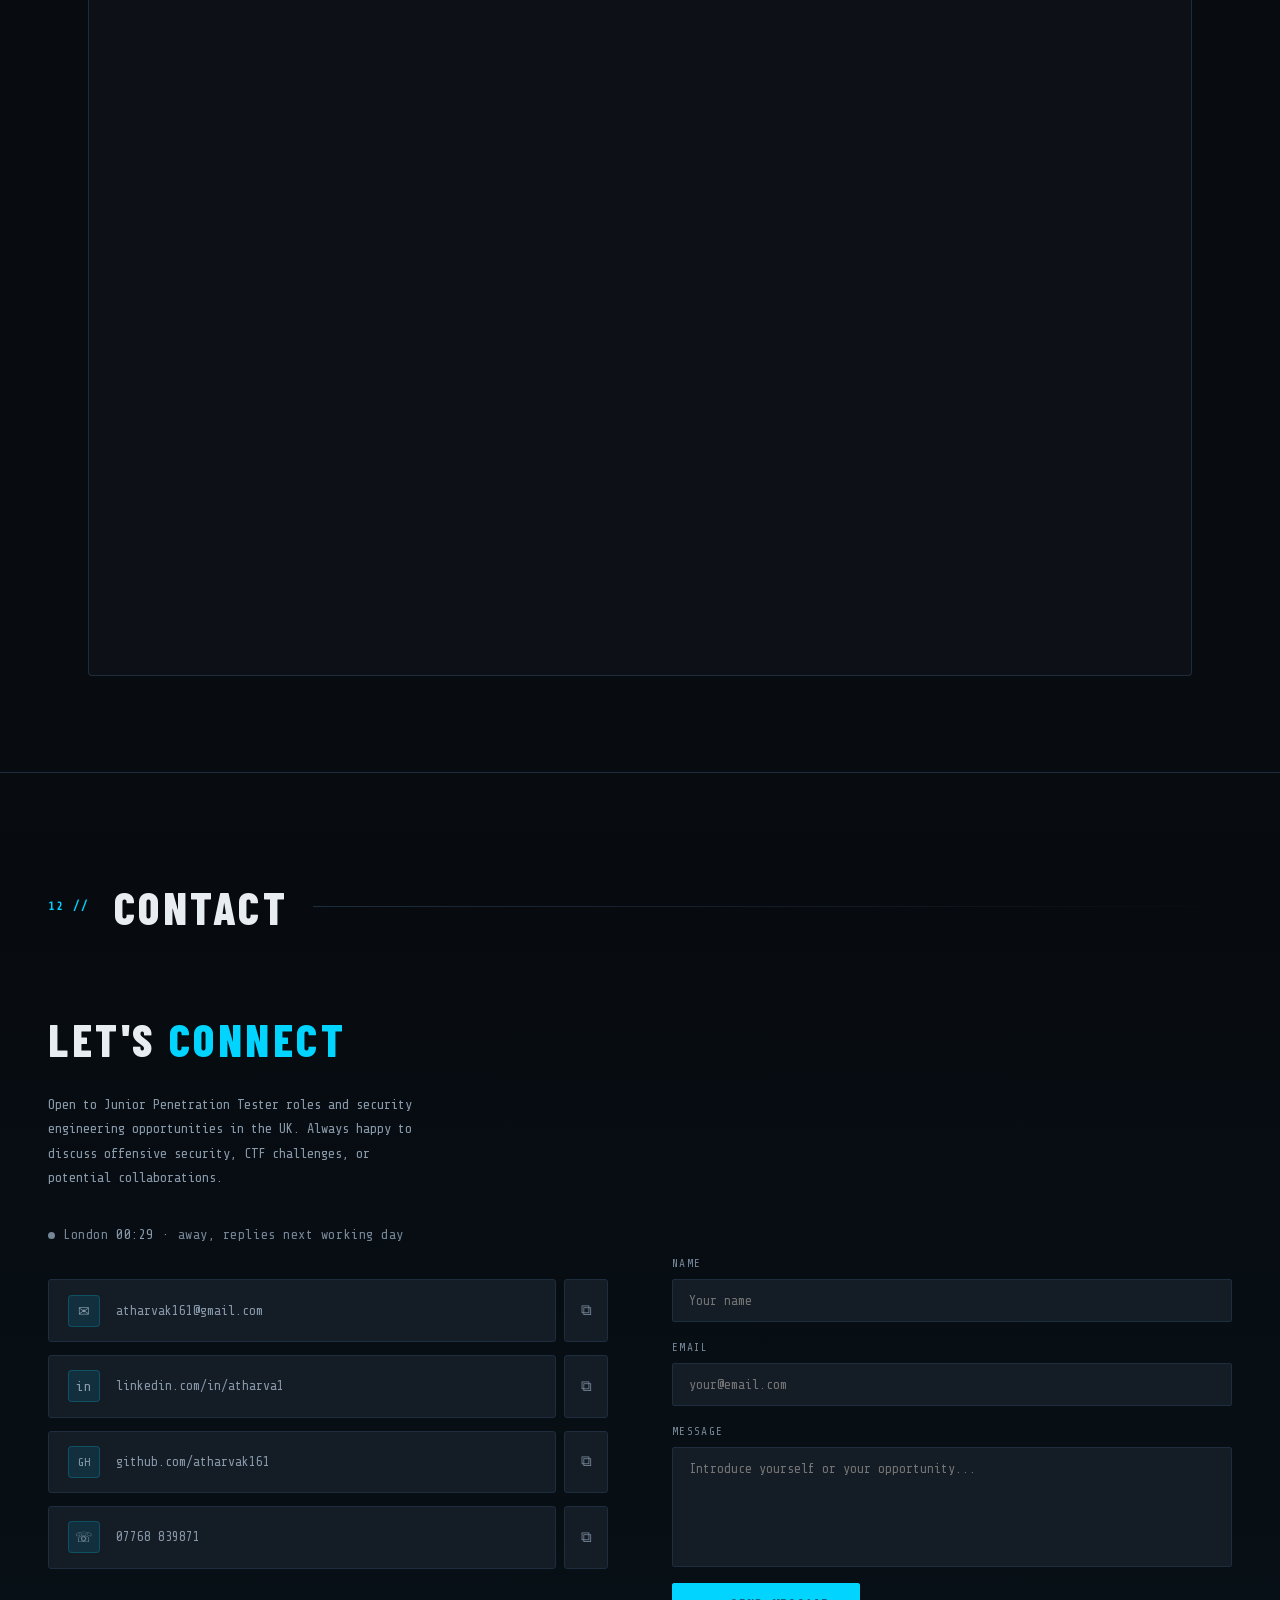
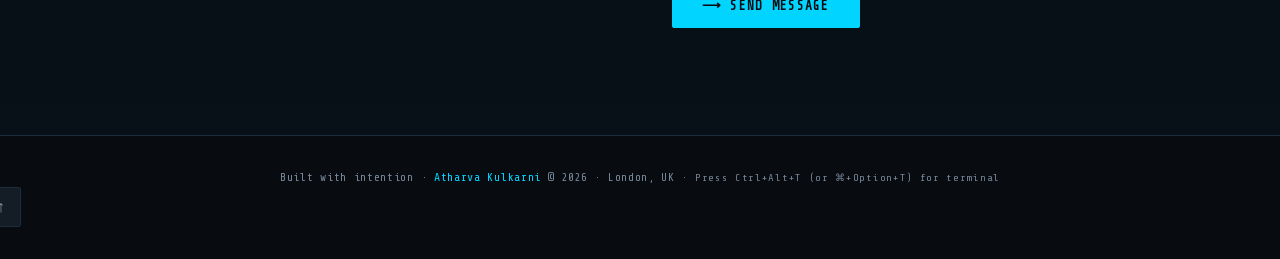
==== commit 68ac4bf7: "Stop claiming three years of security operations The home page meta description said "three years in" ====
--- a/index.html
+++ b/index.html
@@ -12,15 +12,15 @@
 <meta name="referrer" content="strict-origin-when-cross-origin">
 <meta name="viewport" content="width=device-width, initial-scale=1.0">
 <title>Atharva Kulkarni — Junior Pentester | CEH V12 | London</title>
-<meta name="description" content="Junior penetration tester in London. CEH V12, GCHQ-accredited MSc, three years in enterprise security operations. CTF writeups and security tooling.">
+<meta name="description" content="Junior penetration tester in London. CEH V12, GCHQ-accredited MSc, turning three years of enterprise infrastructure into offensive security work.">
 <meta name="author" content="Atharva Kulkarni">
 <meta name="theme-color" content="#00d4ff">
 
 <!-- Open Graph / LinkedIn / Facebook -->
 <meta property="og:type" content="website">
 <meta property="og:url" content="https://atharvaxsecurity.com/">
-<meta property="og:title" content="Atharva Kulkarni — Security Analyst | Offensive Security | CEH V12">
-<meta property="og:description" content="CEH V12 Certified | GCHQ-accredited MSc Applied Cyber Security | Transitioning into offensive security and penetration testing. Portfolio of security projects and experience.">
+<meta property="og:title" content="Atharva Kulkarni — Junior Pentester | CEH V12 | London">
+<meta property="og:description" content="Turning three years of enterprise infrastructure knowledge into offensive security. Finding the gaps before adversaries do.">
 <meta property="og:image" content="https://atharvaxsecurity.com/thumbnail.jpg">
 <meta property="og:image:width" content="1200">
 <meta property="og:image:height" content="627">
@@ -28,8 +28,8 @@
 <!-- Twitter Card -->
 <meta name="twitter:card" content="summary_large_image">
 <meta name="twitter:url" content="https://atharvaxsecurity.com/">
-<meta name="twitter:title" content="Atharva Kulkarni — Security Analyst | Offensive Security | CEH V12">
-<meta name="twitter:description" content="CEH V12 Certified | GCHQ-accredited MSc Applied Cyber Security | Transitioning into penetration testing and red team operations.">
+<meta name="twitter:title" content="Atharva Kulkarni — Junior Pentester | CEH V12 | London">
+<meta name="twitter:description" content="Turning three years of enterprise infrastructure knowledge into offensive security. Finding the gaps before adversaries do.">
 <meta name="twitter:image" content="https://atharvaxsecurity.com/thumbnail.jpg">
 
 <link rel="canonical" href="https://atharvaxsecurity.com/">
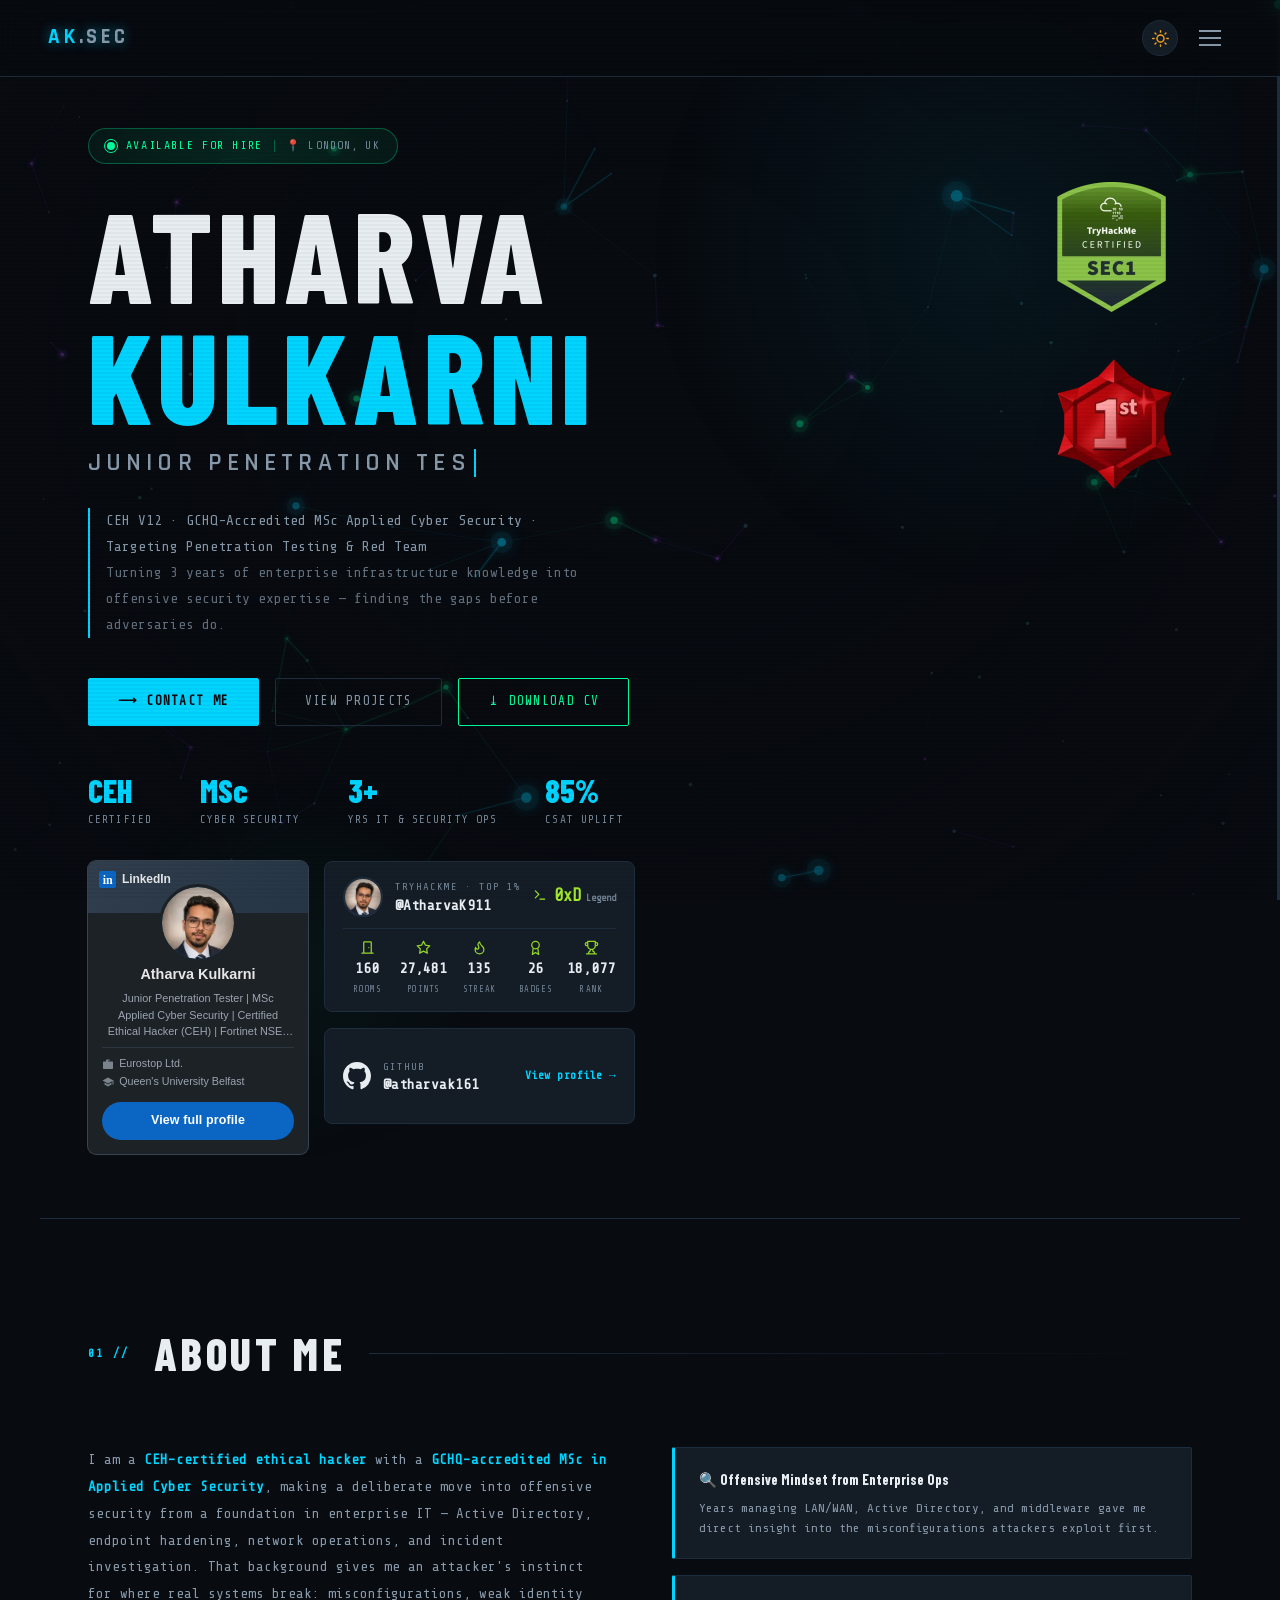
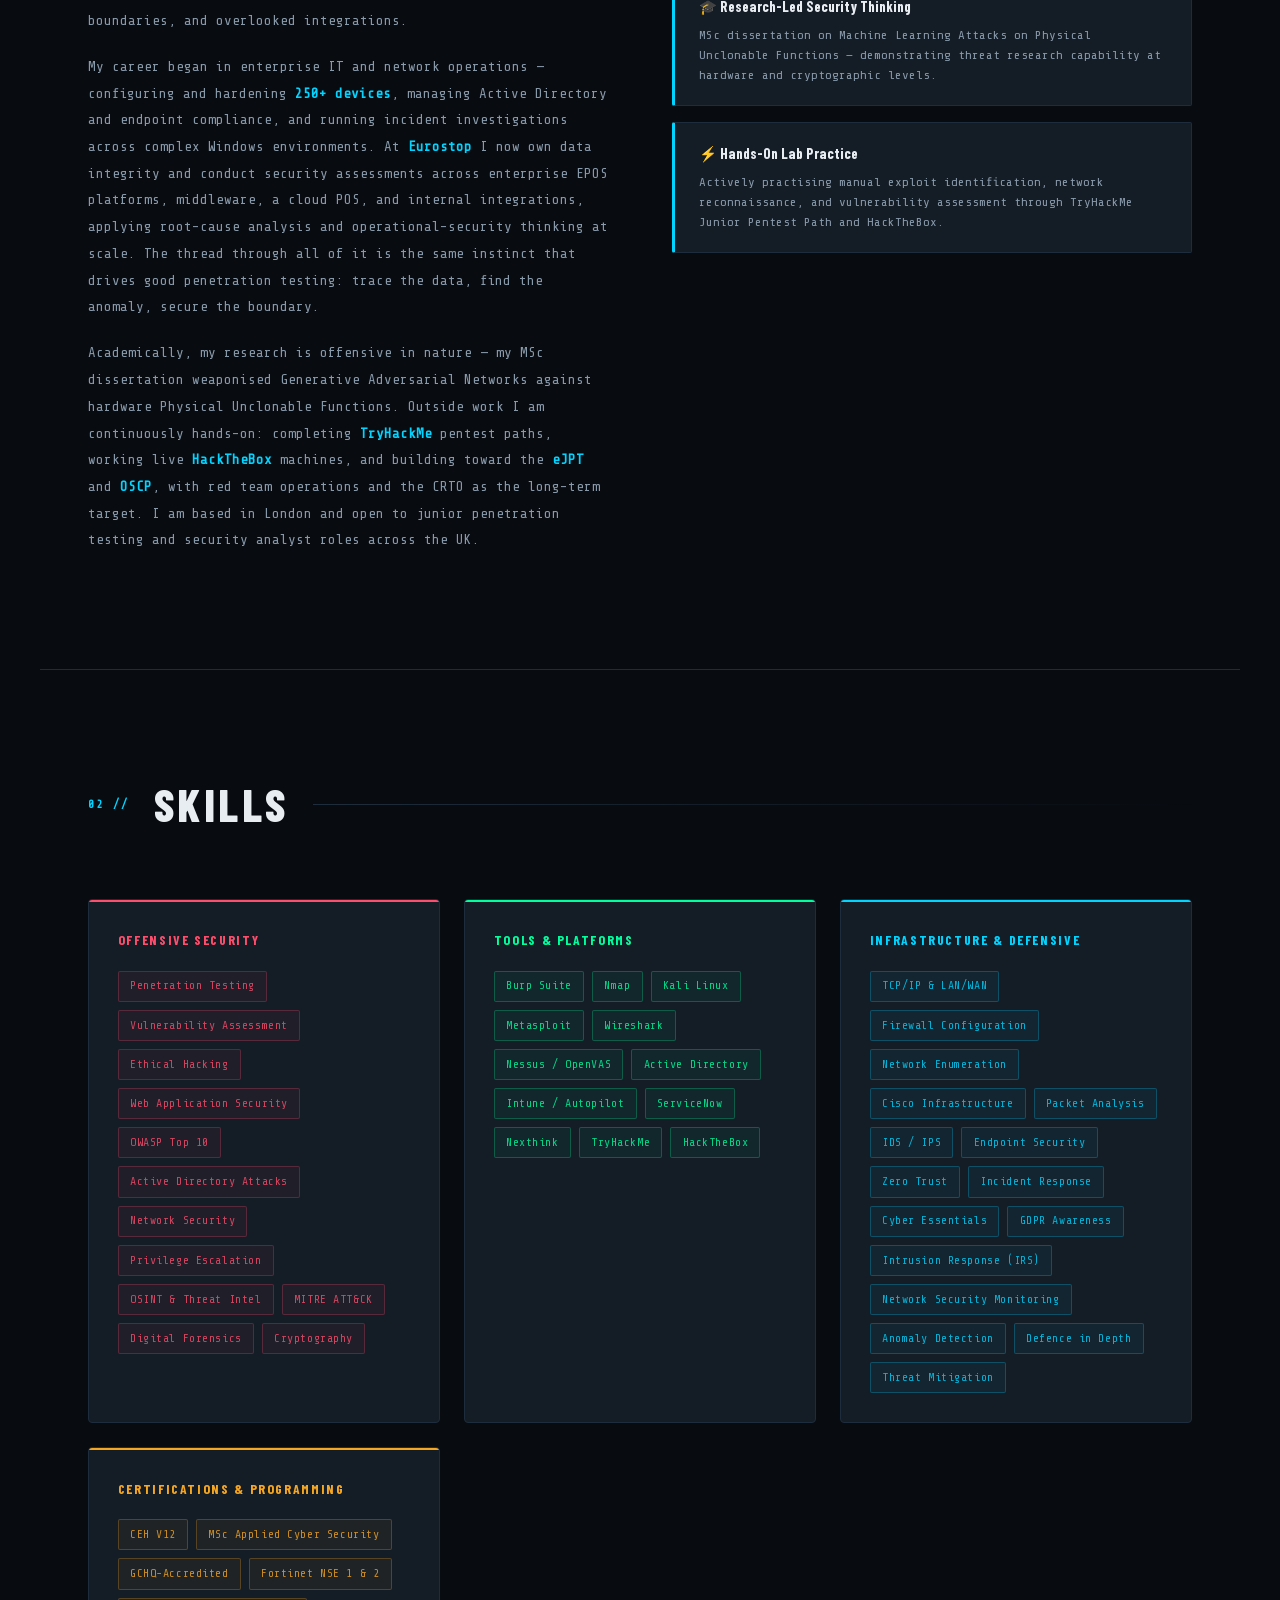
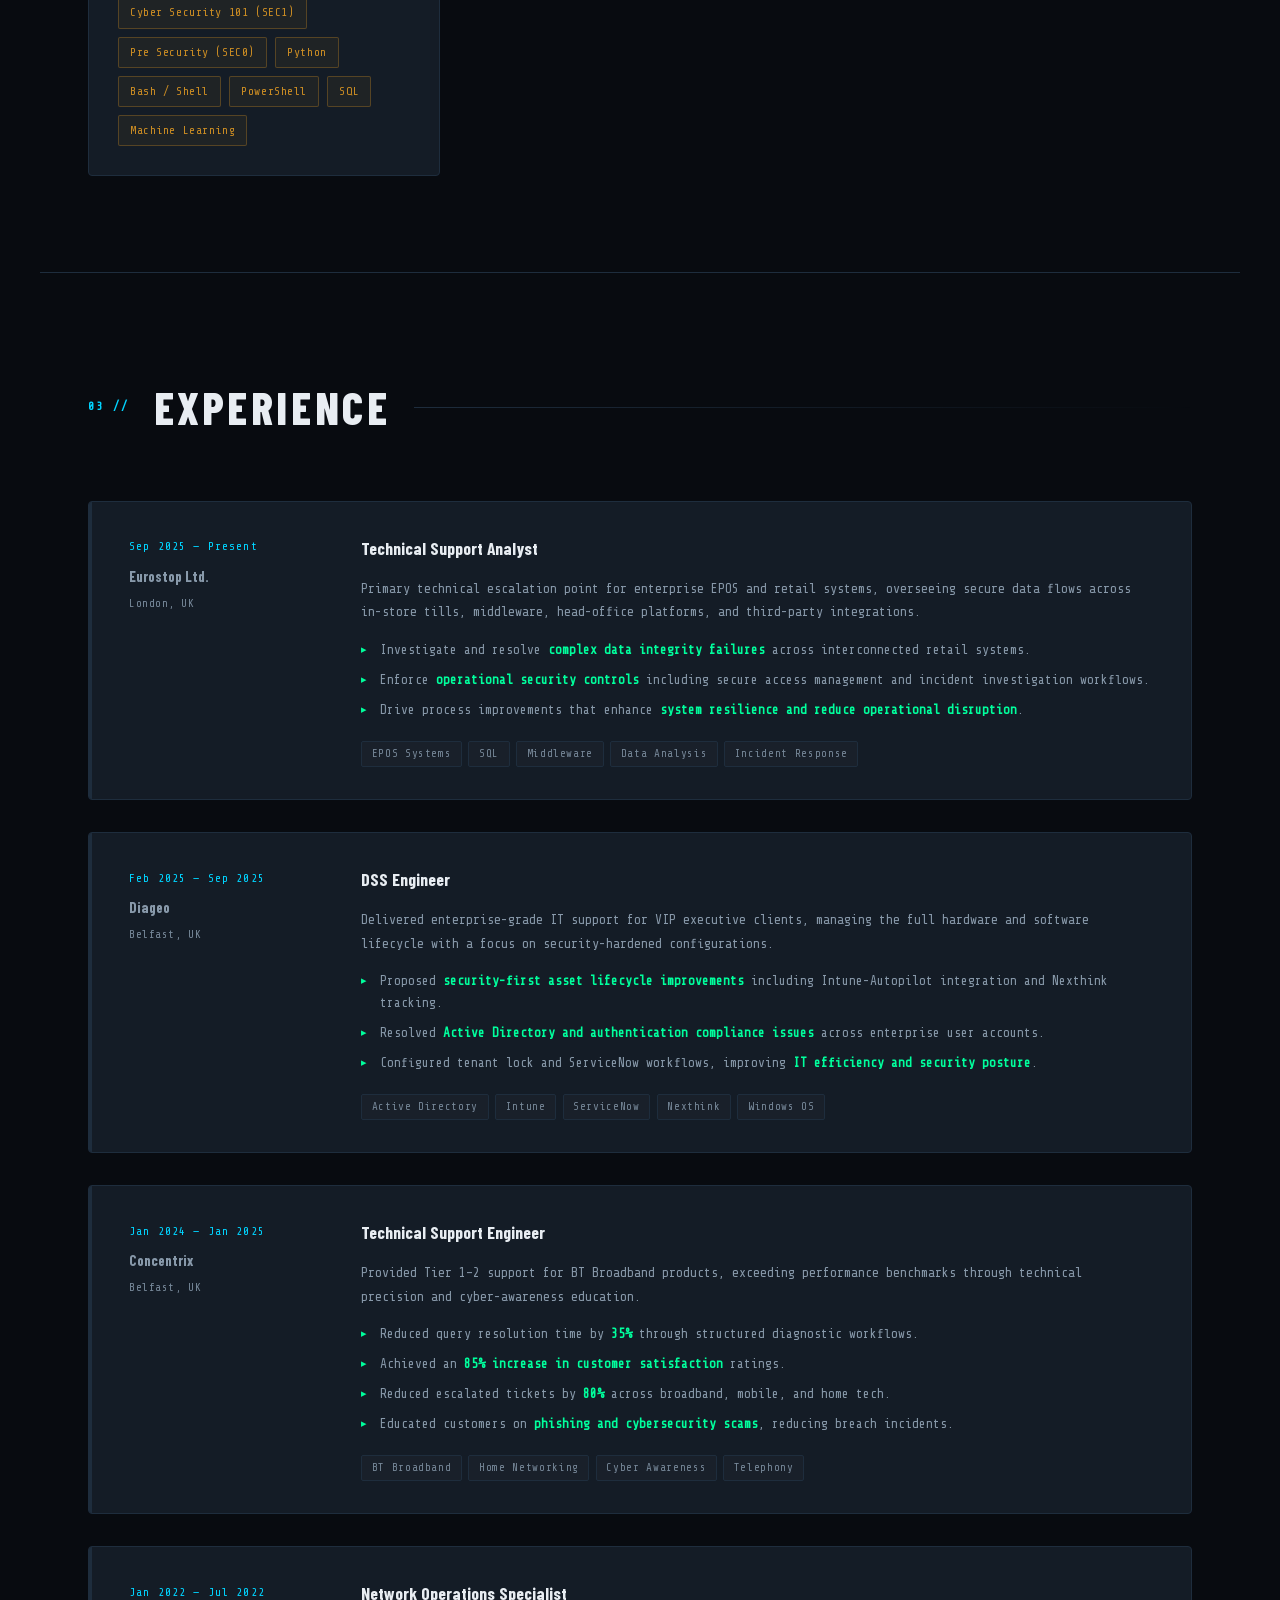
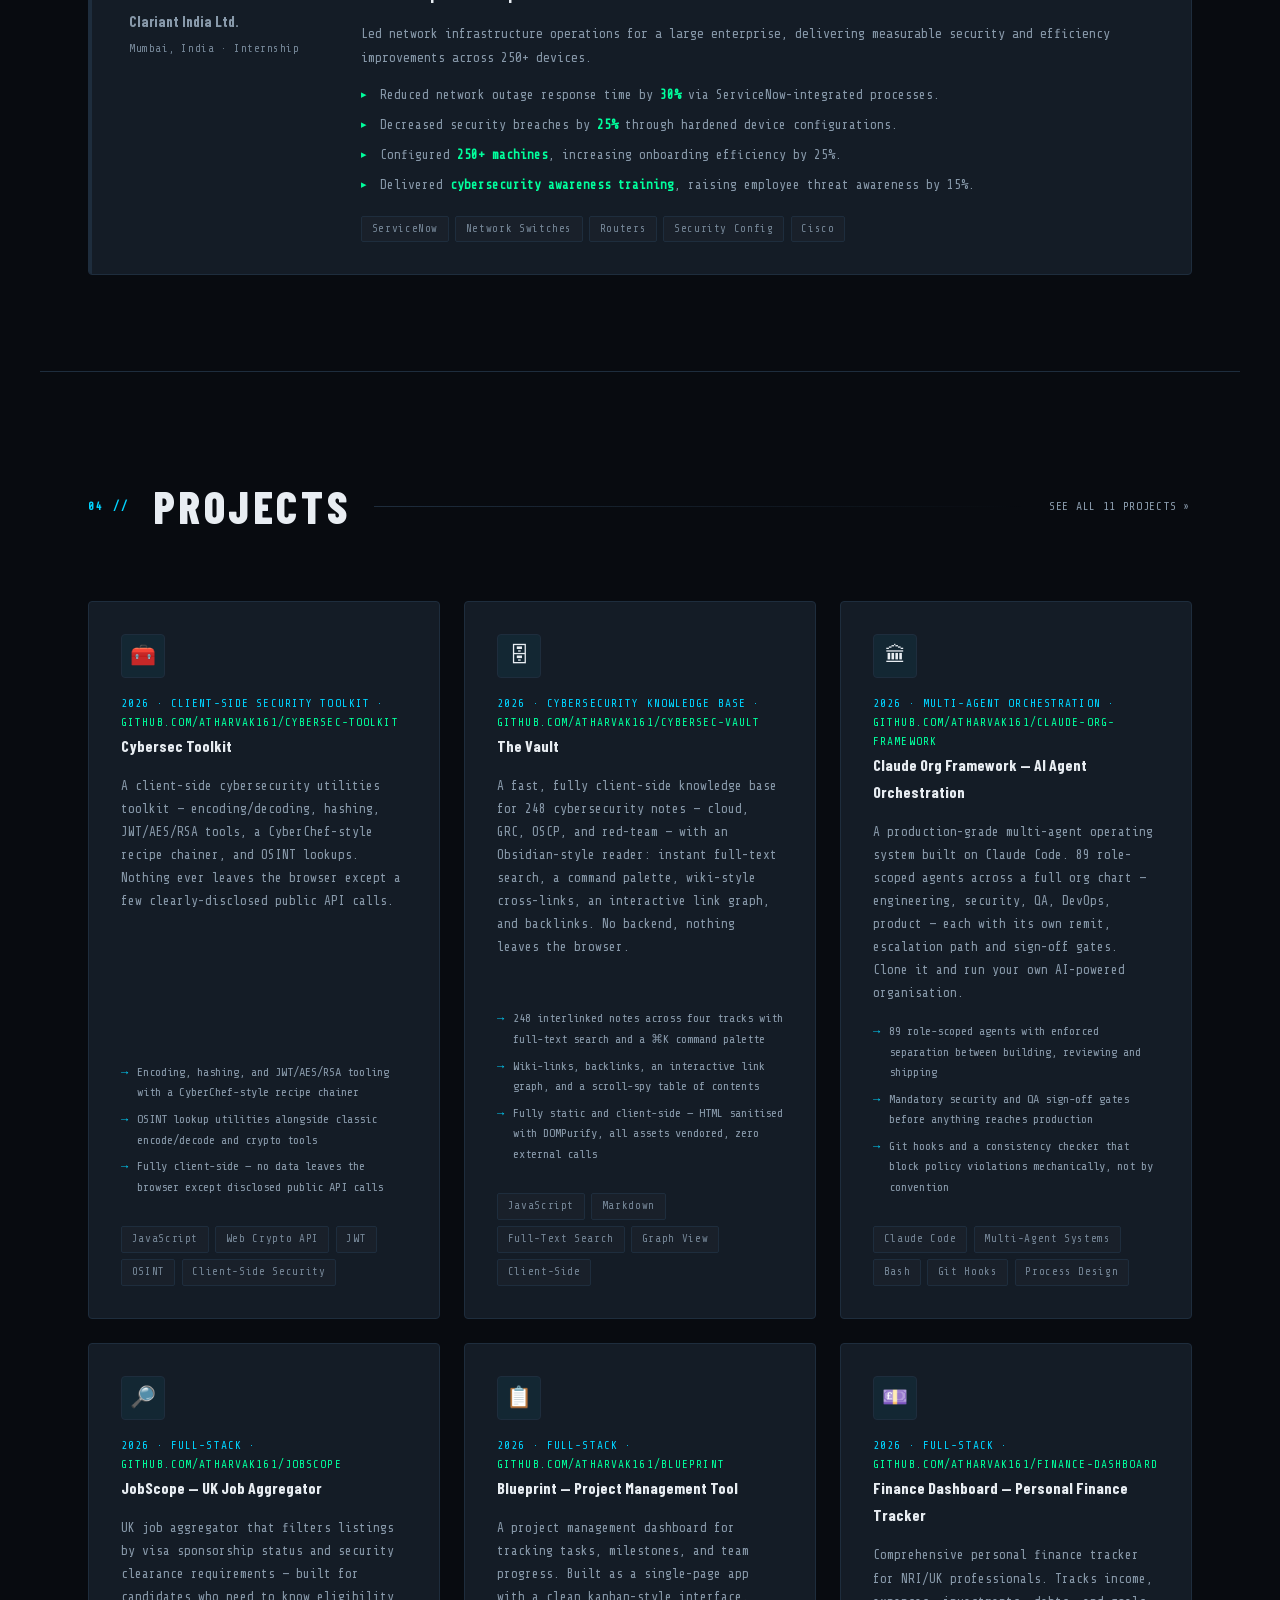
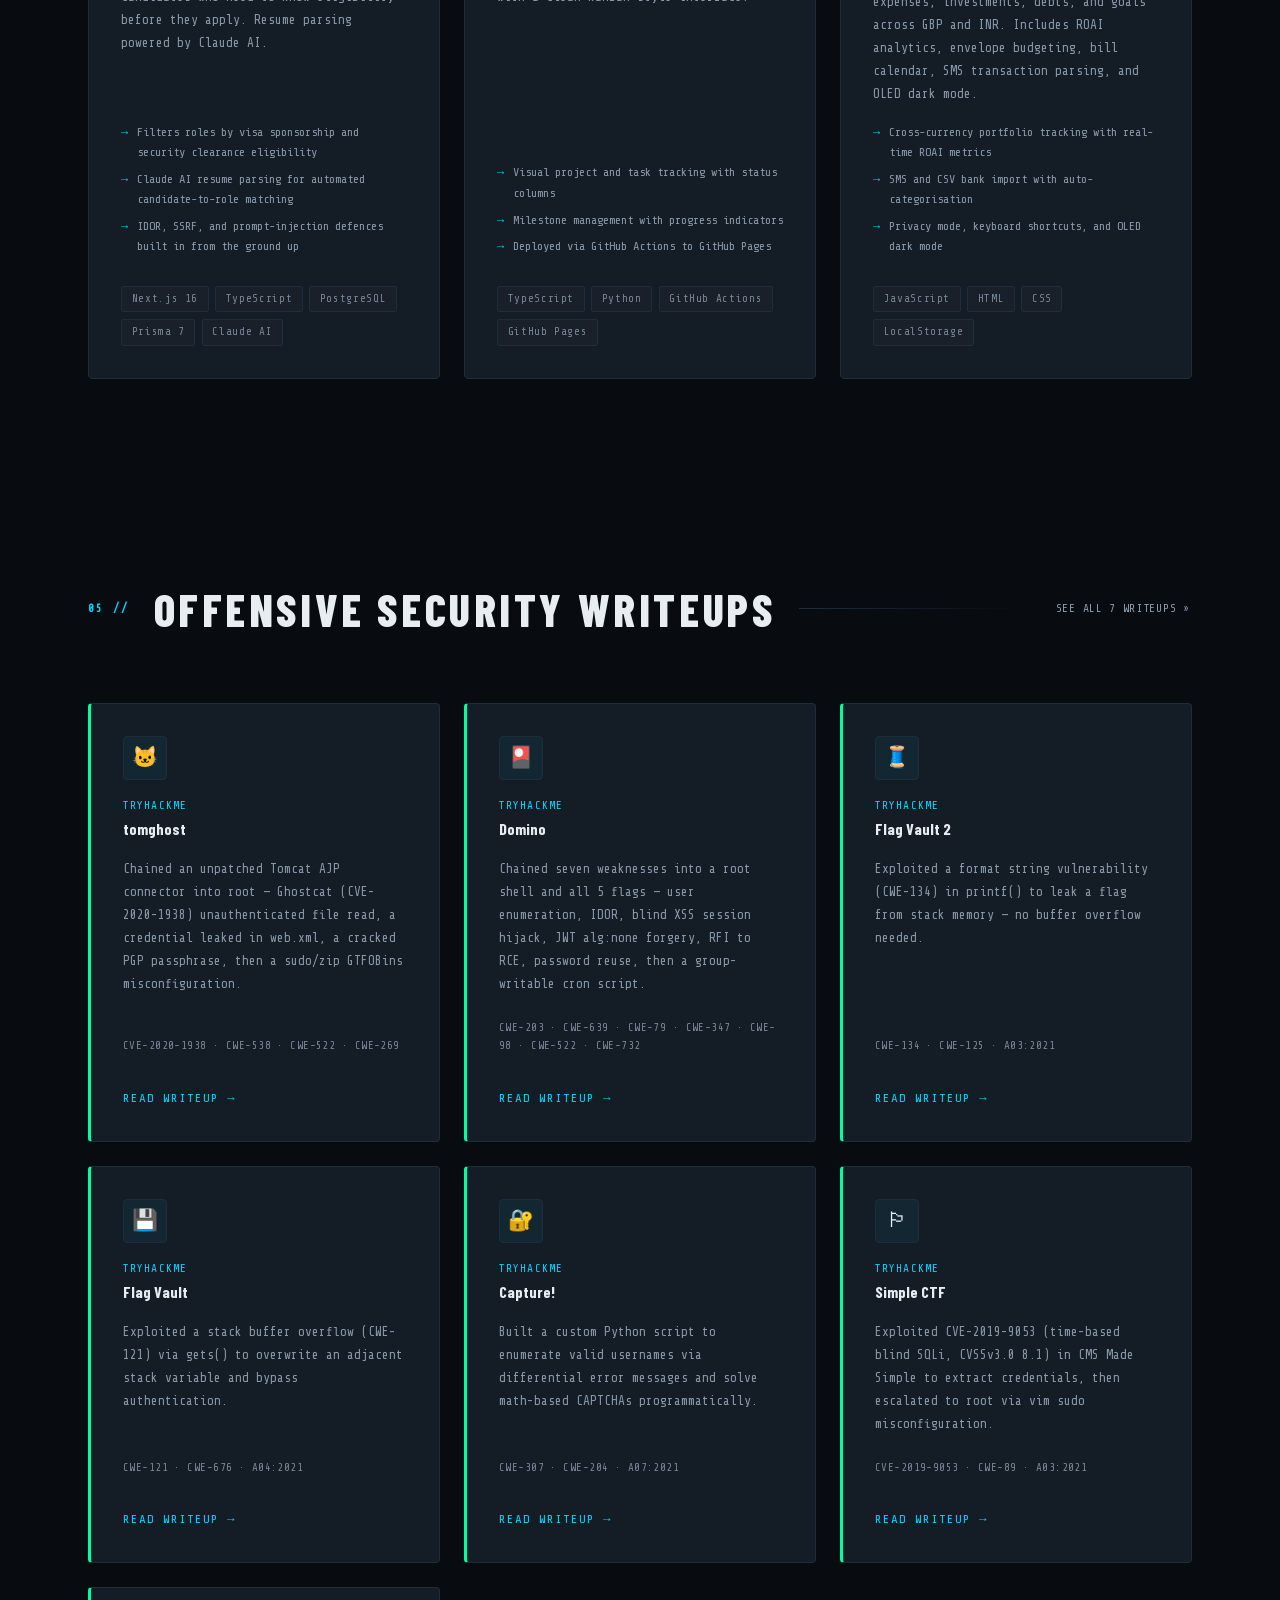
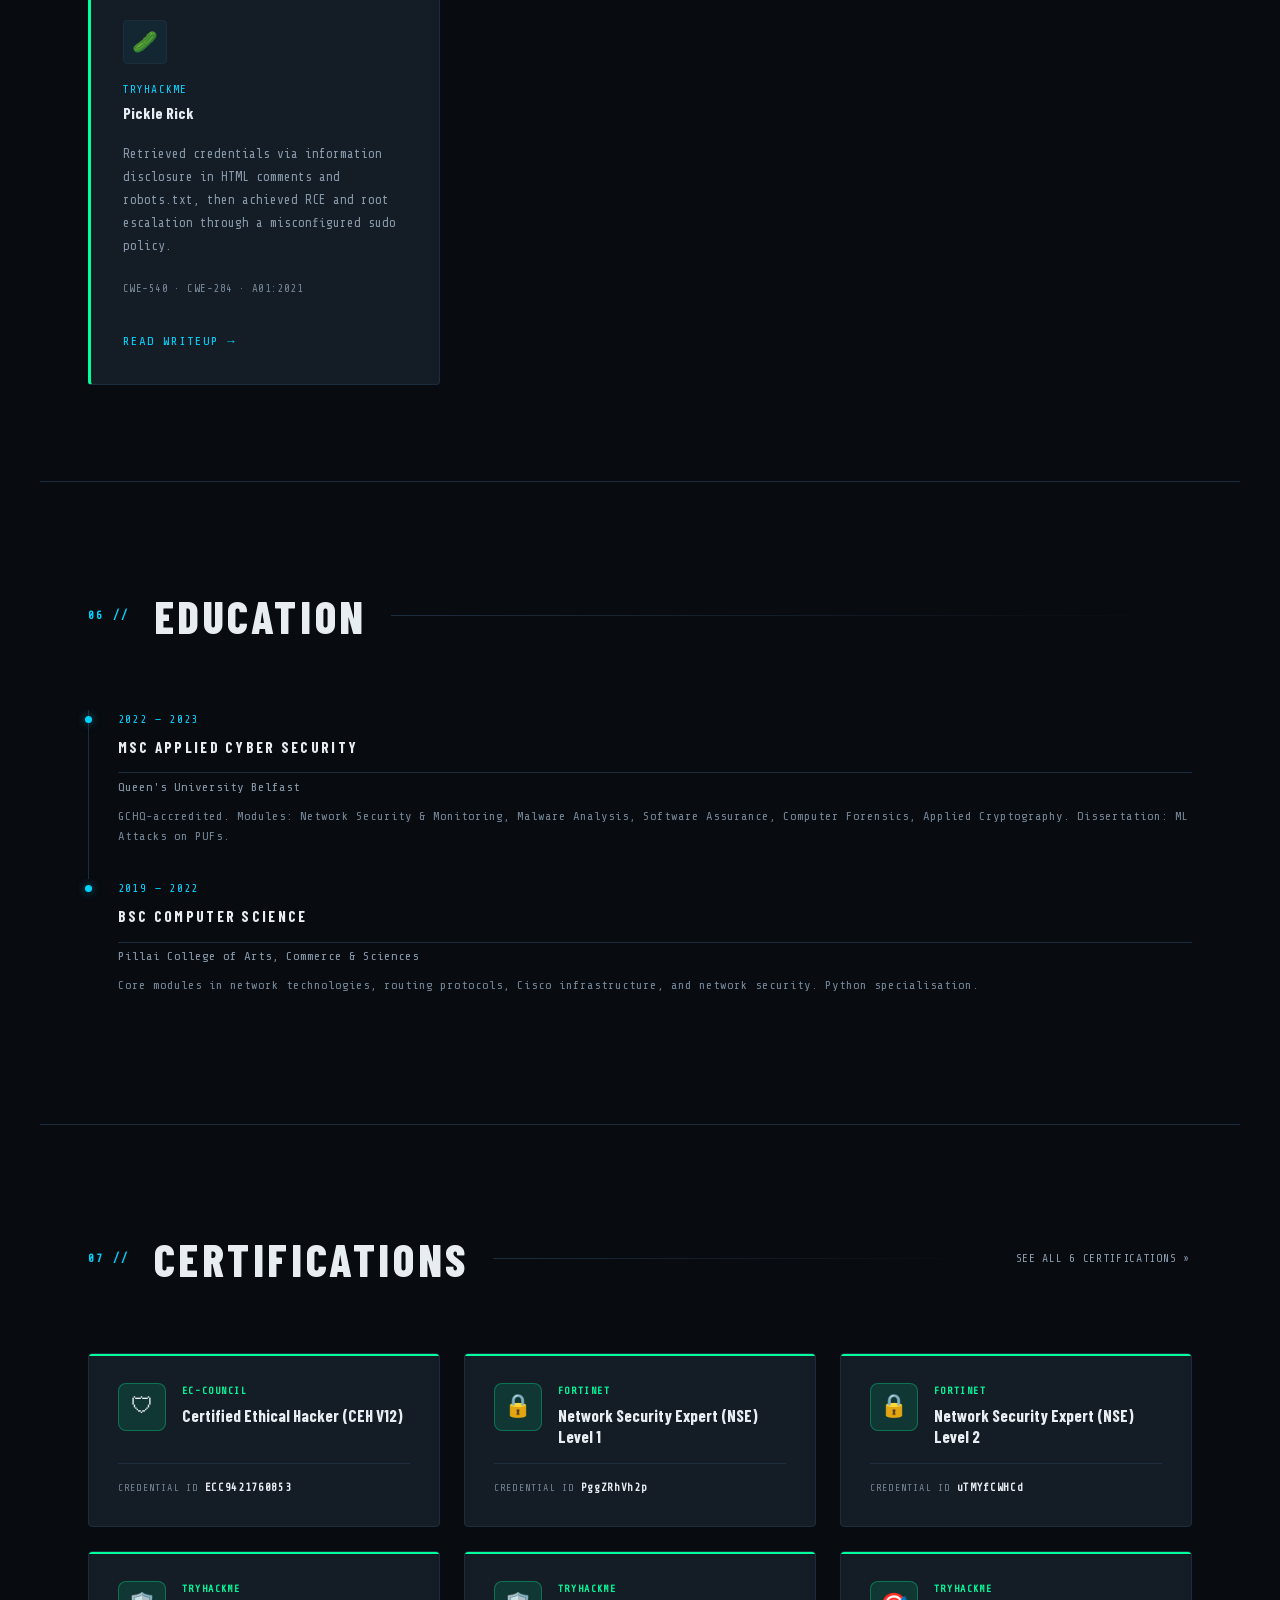
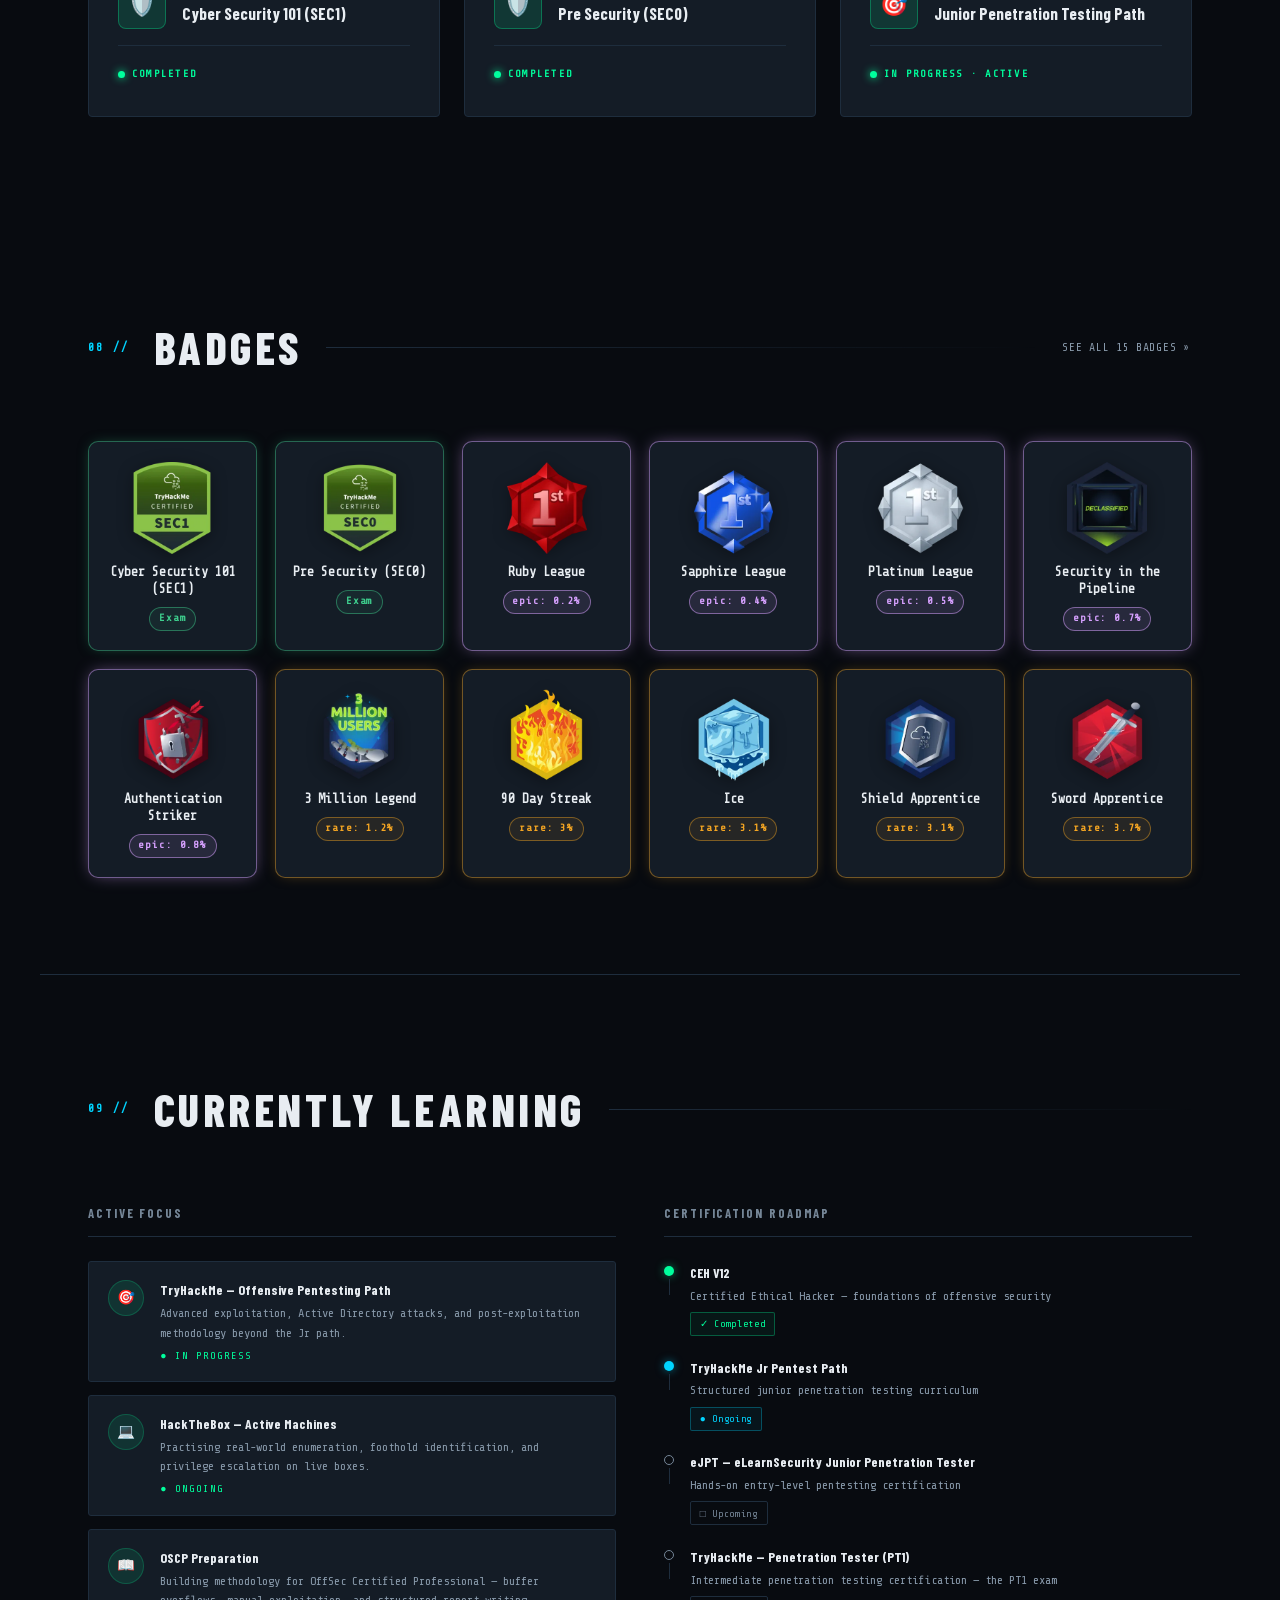
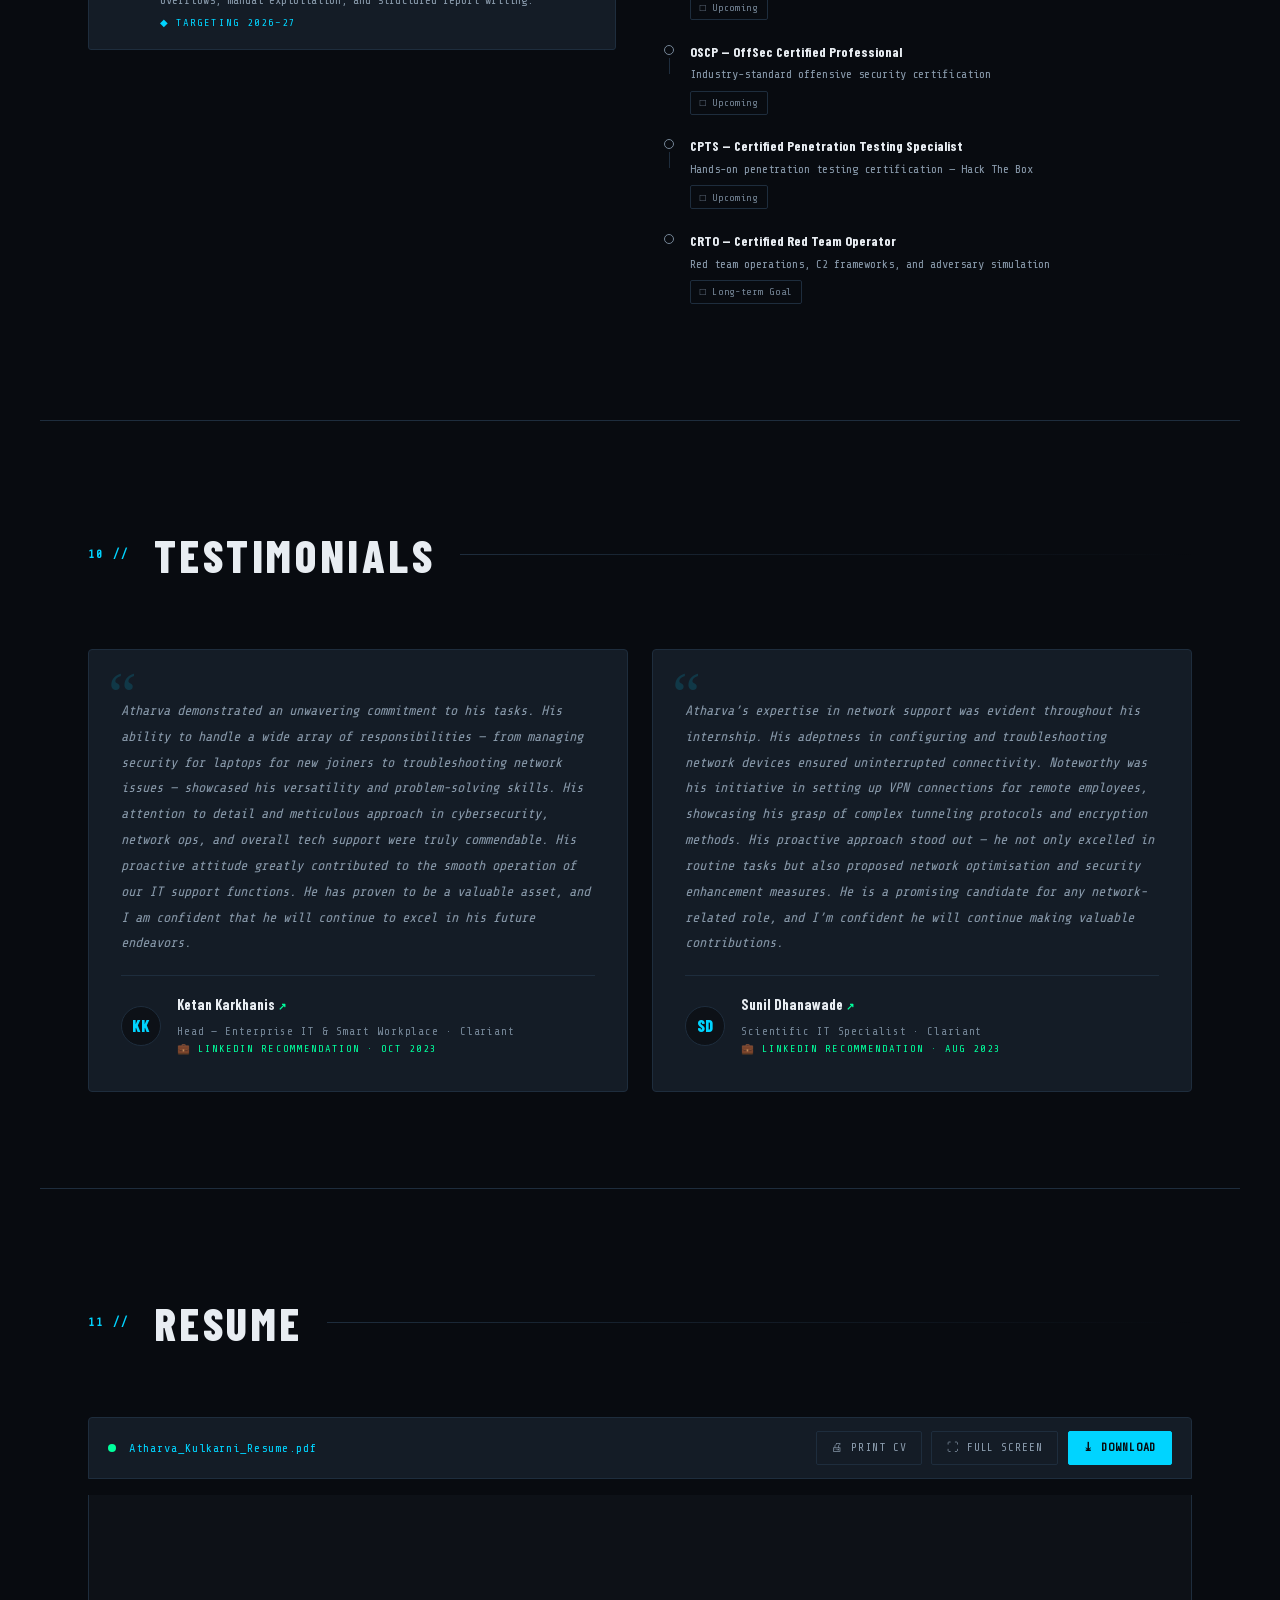
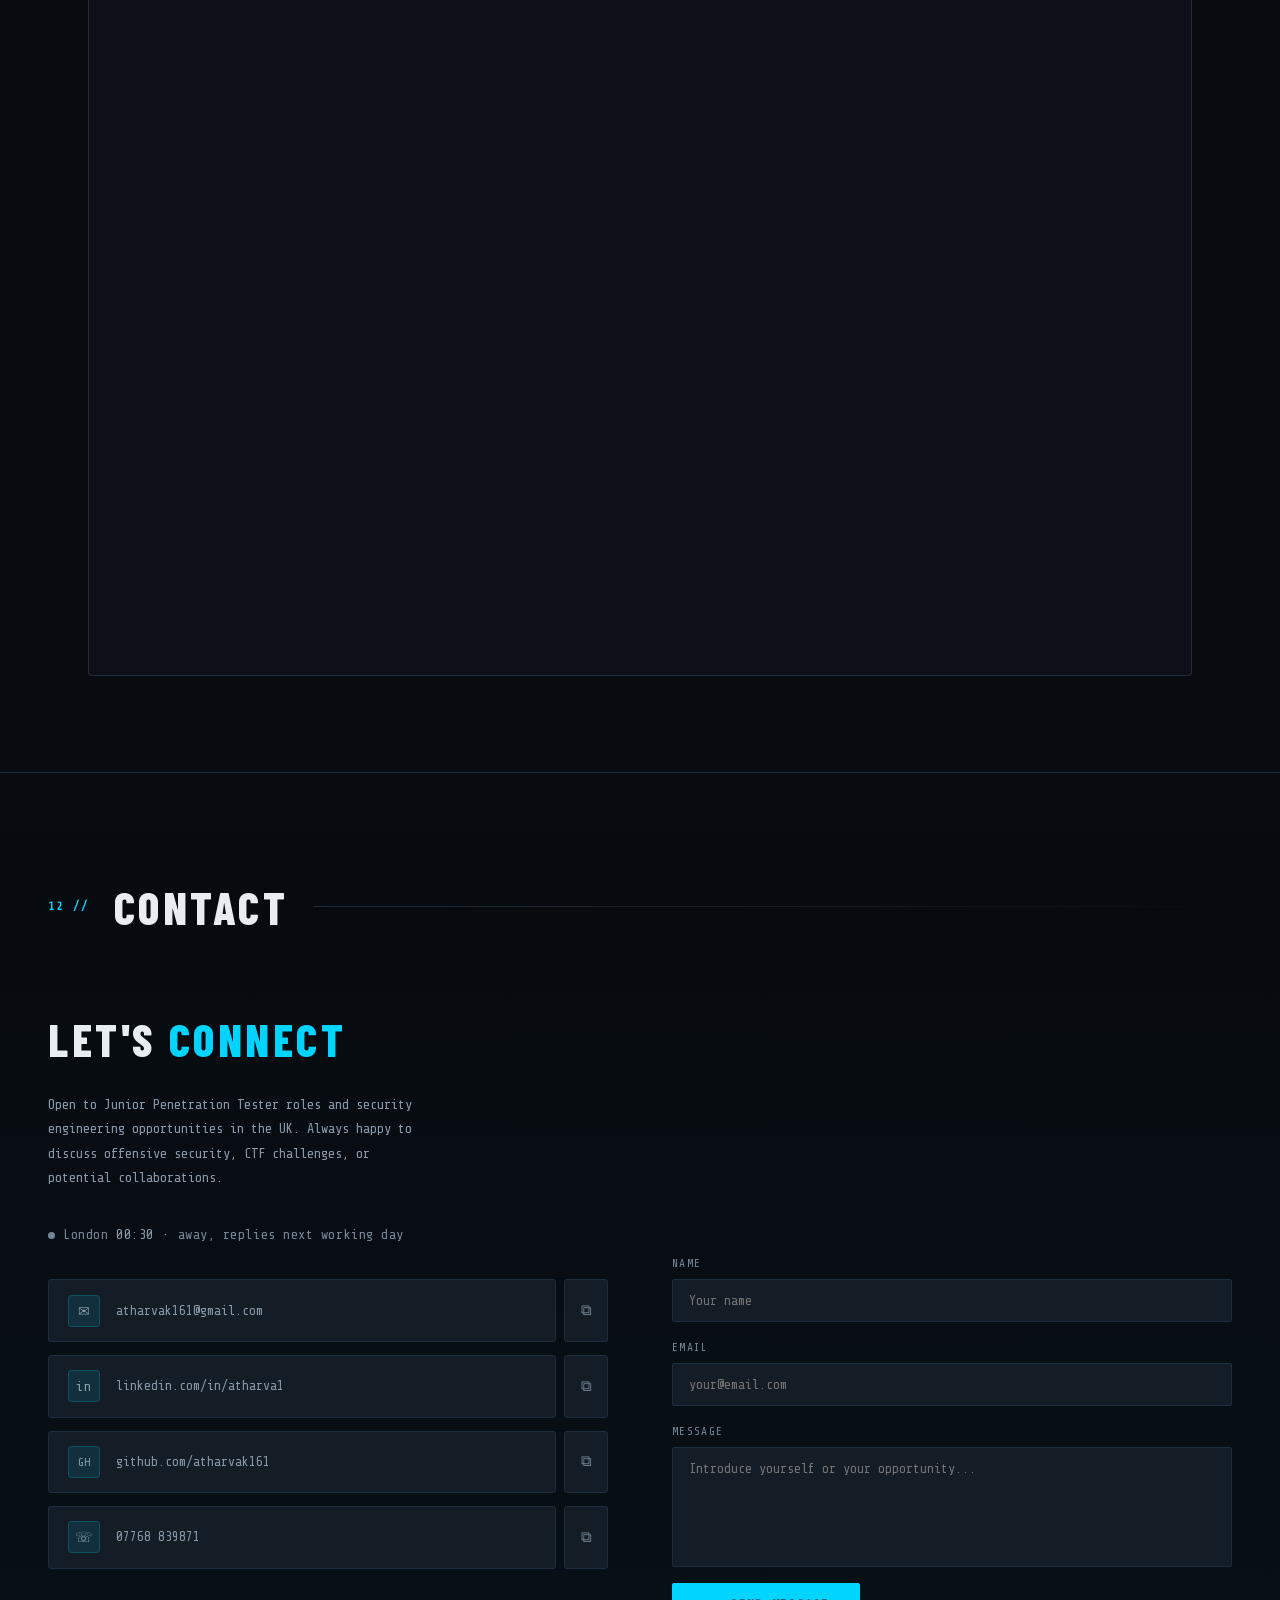
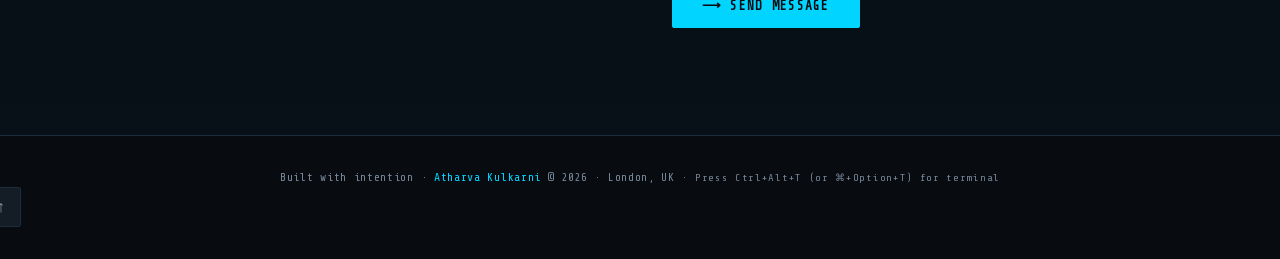
==== commit 93aea0a8: "Give LinkedIn a share image URL it has not cached LinkedIn caches og:image by URL and does not re-fe" ====
--- a/index.html
+++ b/index.html
@@ -21,7 +21,7 @@
 <meta property="og:url" content="https://atharvaxsecurity.com/">
 <meta property="og:title" content="Atharva Kulkarni — Junior Pentester | CEH V12 | London">
 <meta property="og:description" content="Turning three years of enterprise infrastructure knowledge into offensive security. Finding the gaps before adversaries do.">
-<meta property="og:image" content="https://atharvaxsecurity.com/thumbnail.jpg">
+<meta property="og:image" content="https://atharvaxsecurity.com/thumbnail.jpg?v=2">
 <meta property="og:image:width" content="1200">
 <meta property="og:image:height" content="627">
 
@@ -30,7 +30,7 @@
 <meta name="twitter:url" content="https://atharvaxsecurity.com/">
 <meta name="twitter:title" content="Atharva Kulkarni — Junior Pentester | CEH V12 | London">
 <meta name="twitter:description" content="Turning three years of enterprise infrastructure knowledge into offensive security. Finding the gaps before adversaries do.">
-<meta name="twitter:image" content="https://atharvaxsecurity.com/thumbnail.jpg">
+<meta name="twitter:image" content="https://atharvaxsecurity.com/thumbnail.jpg?v=2">
 
 <link rel="canonical" href="https://atharvaxsecurity.com/">
 <link rel="icon" href="/favicon.ico" sizes="32x32">
